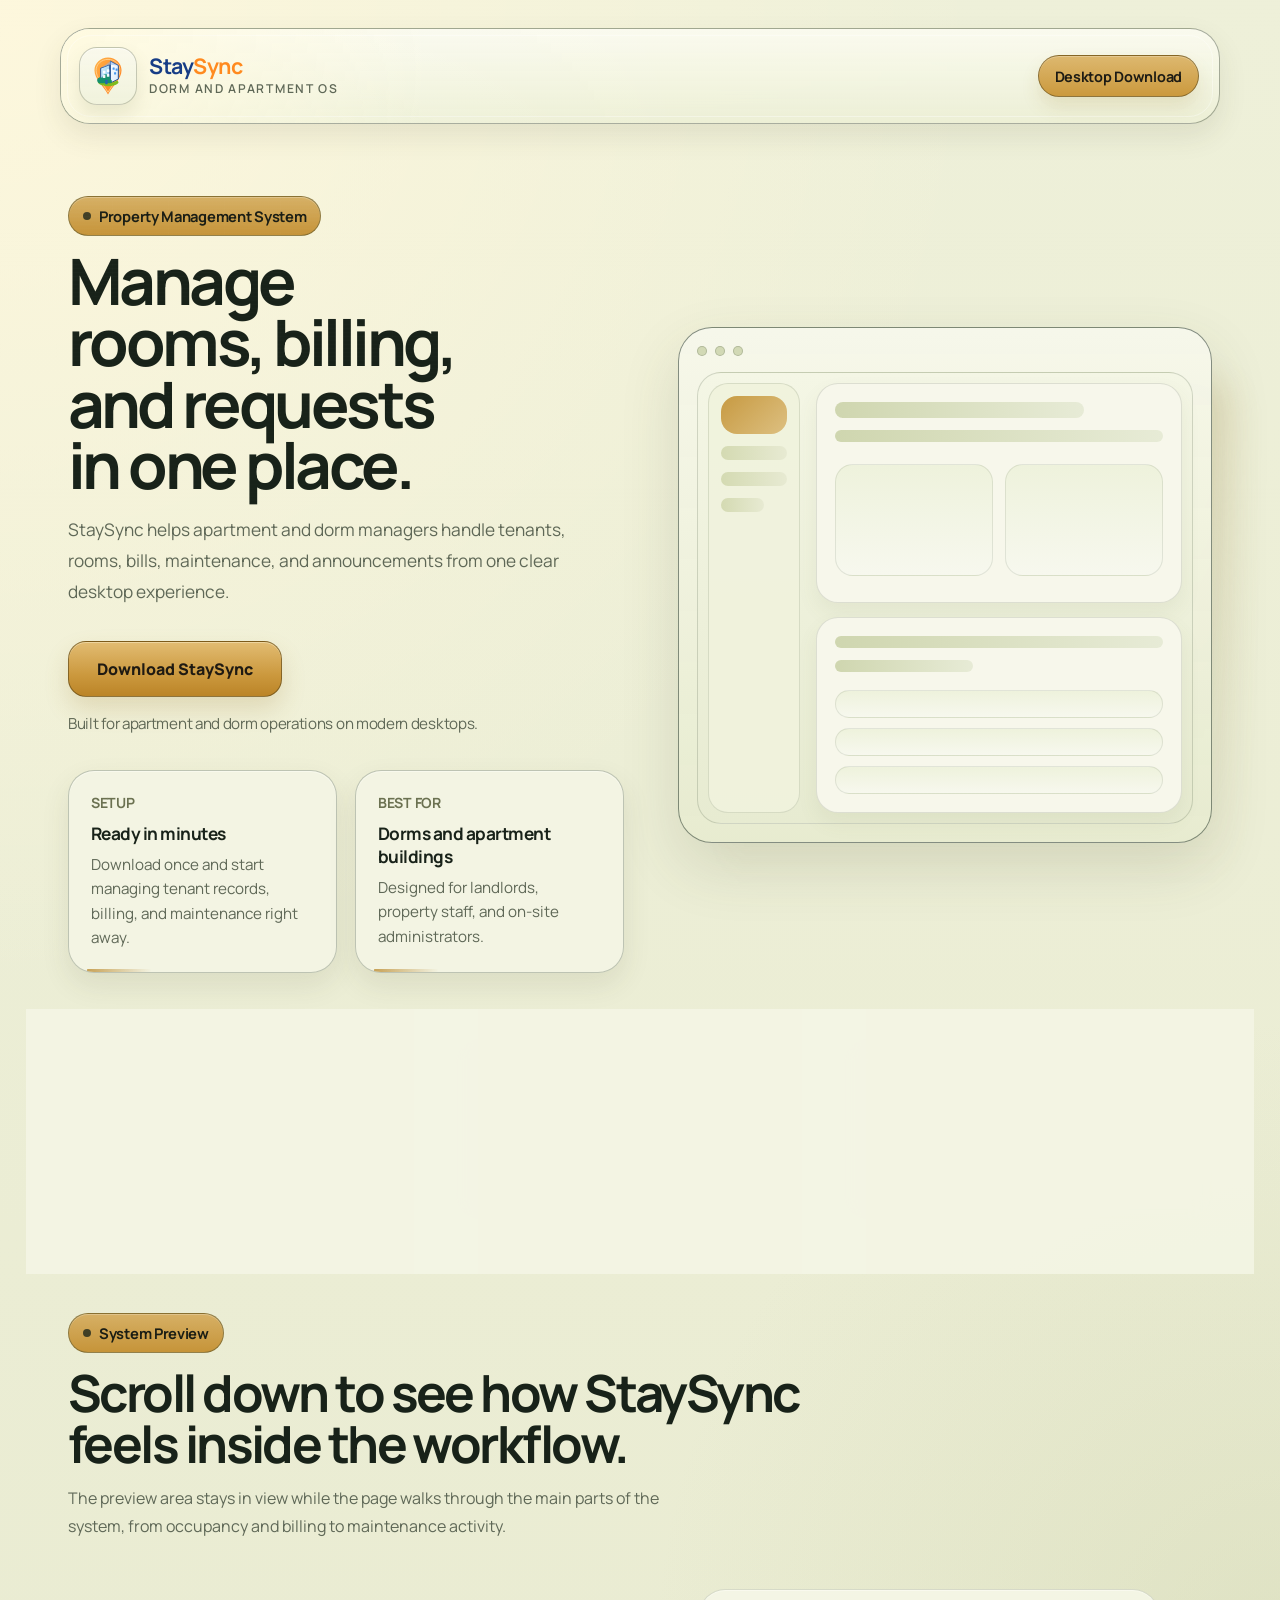
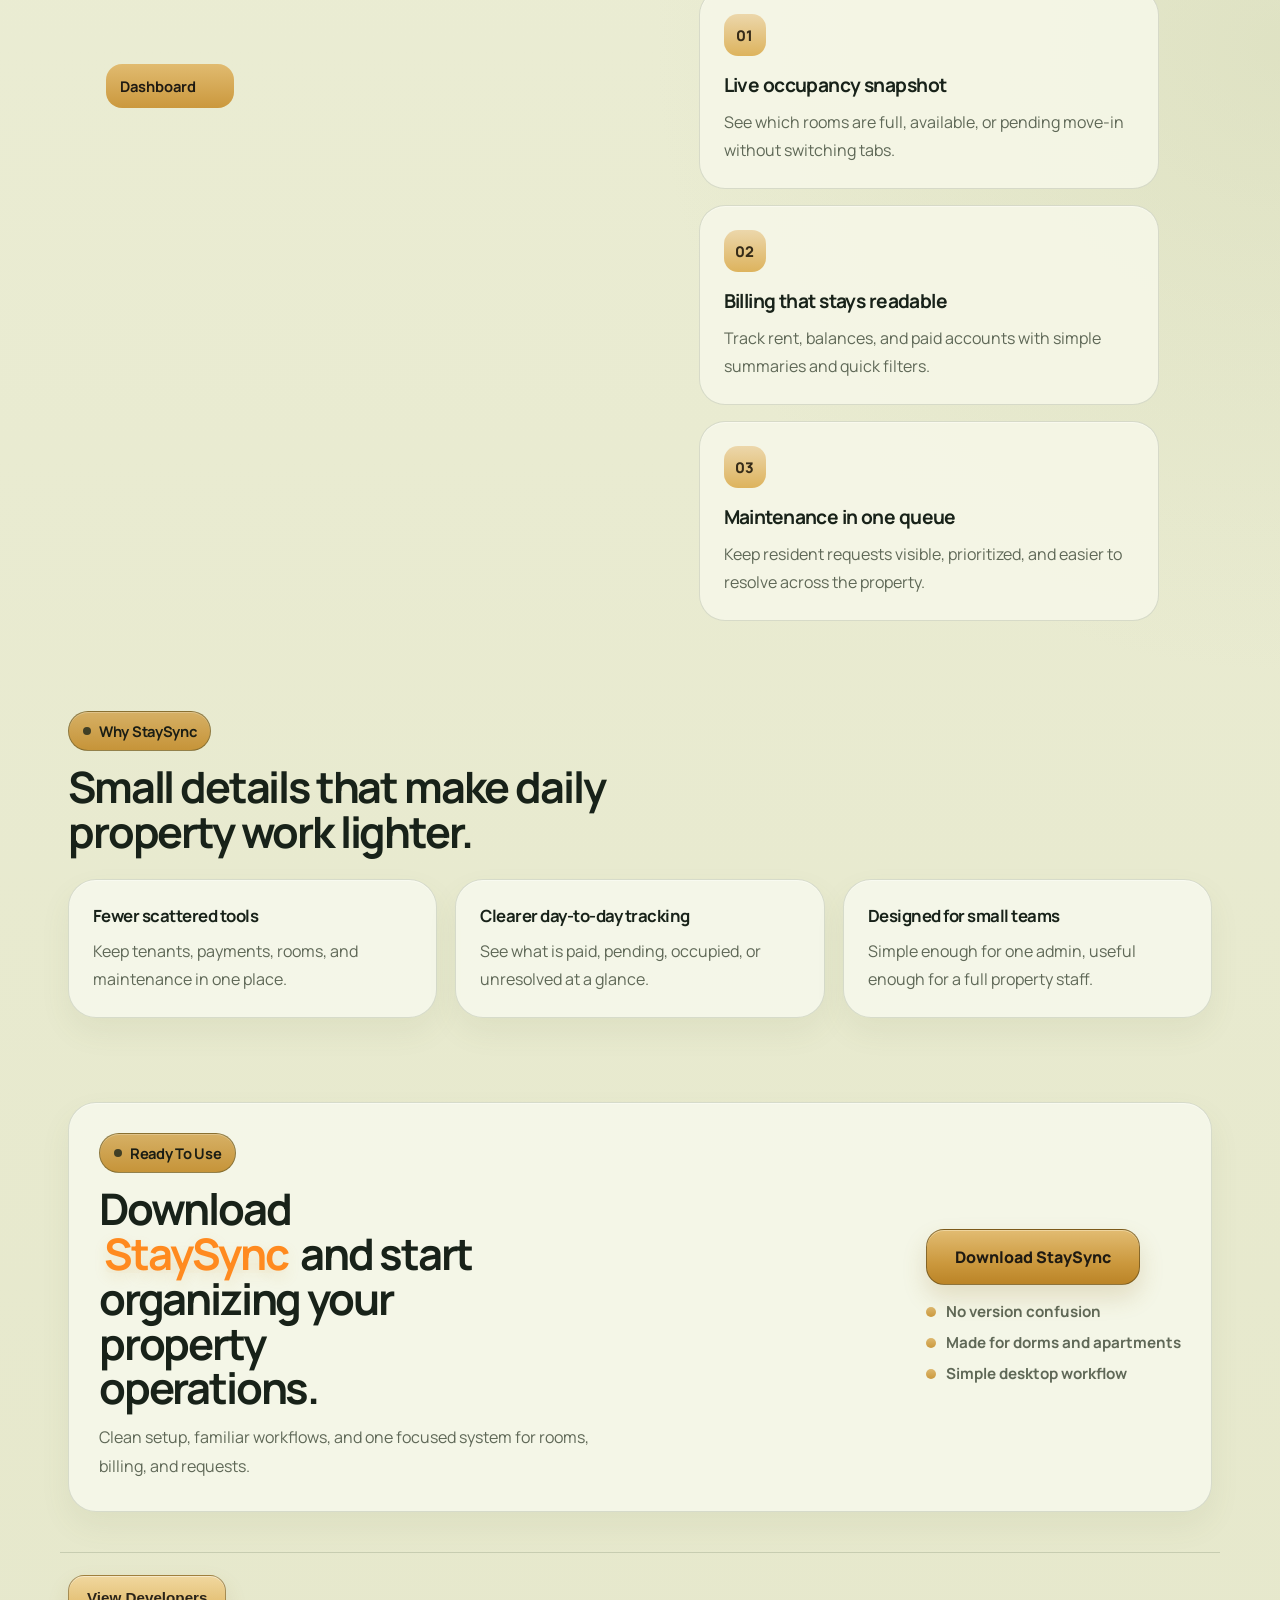
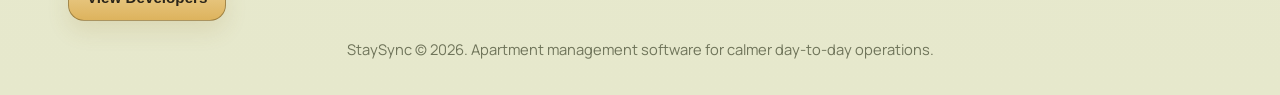
==== index.html @ 761eeb2c "." ====
<!DOCTYPE html>
<html lang="en">
<head>
  <meta charset="UTF-8">
  <meta name="viewport" content="width=device-width, initial-scale=1.0">
  <title>StaySync Download</title>
  <link rel="preconnect" href="https://fonts.googleapis.com">
  <link rel="preconnect" href="https://fonts.gstatic.com" crossorigin>
  <link href="https://fonts.googleapis.com/css2?family=Manrope:wght@400;500;600;700;800&display=swap" rel="stylesheet">
  <link rel="stylesheet" href="style.css">
</head>
<body>
  <div class="page-shell">
    <header class="topbar">
      <div class="brand">
        <span class="brand-mark" aria-hidden="true">
          <svg viewBox="0 0 72 72" role="presentation">
            <defs>
              <linearGradient id="pinGradient" x1="0%" y1="0%" x2="100%" y2="100%">
                <stop offset="0%" stop-color="#ffb347" />
                <stop offset="55%" stop-color="#ff8f2d" />
                <stop offset="100%" stop-color="#ff7f1f" />
              </linearGradient>
              <linearGradient id="towerGradient" x1="0%" y1="0%" x2="100%" y2="100%">
                <stop offset="0%" stop-color="#d9f1ff" />
                <stop offset="100%" stop-color="#86c6ea" />
              </linearGradient>
              <linearGradient id="towerDarkGradient" x1="0%" y1="0%" x2="100%" y2="100%">
                <stop offset="0%" stop-color="#ffffff" />
                <stop offset="100%" stop-color="#d8e8fb" />
              </linearGradient>
            </defs>
            <path d="M36 7c11.7 0 21.2 9 21.2 20.1 0 14-13.9 24.4-21.2 37.9C28.7 51.5 14.8 41.1 14.8 27.1 14.8 16 24.3 7 36 7Z" fill="url(#pinGradient)" />
            <path d="M36 61.5c-7.9-13.7-18.6-23.2-18.6-34.3C17.4 17.8 25.5 10 36 10s18.6 7.8 18.6 17.2c0 11.1-10.7 20.6-18.6 34.3Z" fill="none" stroke="#ffcf8b" stroke-width="1.5" stroke-linejoin="round" />
            <path d="M24.5 34.5 24.5 23.8 38.6 18.3 38.6 44.8 24.5 42.2Z" fill="url(#towerGradient)" stroke="#1b4f95" stroke-width="1.5" stroke-linejoin="round" />
            <path d="M39.8 12.8 52.2 19.5 52.2 40.7 39.8 47.1Z" fill="url(#towerDarkGradient)" stroke="#1e4f96" stroke-width="1.5" stroke-linejoin="round" />
            <path d="M38.6 18.3 52.2 19.5 39.8 12.8 24.5 23.8Z" fill="#8bb3ea" opacity="0.55" />
            <path d="M22.5 45.8c4.8 4.5 20.2 5.5 27.6 0" fill="none" stroke="#7dbb1d" stroke-width="4.6" stroke-linecap="round" />
            <path d="M19 42.6c0-2.6 2.2-4.8 5-4.8 1.2 0 2.2.3 3.1 1 .2-3.2 2.8-5.6 6-5.6 3.5 0 6.3 2.7 6.3 6.2 0 .6-.1 1.1-.2 1.6 1.7.1 3 1.5 3 3.2 0 1.8-1.5 3.3-3.3 3.3H24.1c-2.8 0-5.1-2.2-5.1-4.9Z" fill="#15906e" />
            <g fill="#ffffff" opacity="0.95">
              <rect x="28.1" y="27.6" width="3.8" height="4.4" rx="0.6" />
              <rect x="34.2" y="25.5" width="3.8" height="4.4" rx="0.6" />
              <rect x="28.1" y="34.6" width="3.8" height="4.4" rx="0.6" />
              <rect x="34.2" y="32.8" width="3.8" height="4.4" rx="0.6" />
              <rect x="43.2" y="22.8" width="3.2" height="3.6" rx="0.5" fill="#4093ec" />
              <rect x="47.9" y="24.1" width="3.2" height="3.6" rx="0.5" fill="#4093ec" />
              <rect x="45.5" y="30.1" width="3.2" height="3.6" rx="0.5" fill="#4093ec" />
            </g>
            <rect x="31.7" y="42.2" width="3.7" height="6.9" rx="0.7" fill="#2562b3" />
          </svg>
        </span>
        <div class="brand-stack">
          <span class="brand-name"><span class="brand-stay">Stay</span><span class="brand-sync">Sync</span></span>
          <span class="brand-subtitle">Dorm And Apartment OS</span>
        </div>
      </div>
      <div class="topbar-right">
        <a class="topbar-chip topbar-chip-accent" href="https://github.com/WiseArcane/JavaThesisProject" target="_blank" rel="noopener noreferrer">Desktop Download</a>
      </div>
    </header>

    <main>
      <section class="hero">
        <div class="hero-copy">
          <span class="eyebrow">Property Management System</span>
          <h1>Manage rooms, billing, and requests in one place.</h1>
          <p>
            StaySync helps apartment and dorm managers handle tenants, rooms, bills,
            maintenance, and announcements from one clear desktop experience.
          </p>

          <div class="hero-actions">
            <a class="download-button" href="https://github.com/WiseArcane/JavaThesisProject" target="_blank" rel="noopener noreferrer">Download StaySync</a>
            <span class="button-note">Built for apartment and dorm operations on modern desktops.</span>
          </div>

          <div class="meta-grid">
            <article class="meta-card">
              <span class="meta-label">Setup</span>
              <strong>Ready in minutes</strong>
              <p>Download once and start managing tenant records, billing, and maintenance right away.</p>
            </article>
            <article class="meta-card">
              <span class="meta-label">Best for</span>
              <strong>Dorms and apartment buildings</strong>
              <p>Designed for landlords, property staff, and on-site administrators.</p>
            </article>
          </div>
        </div>

        <div class="hero-visual" aria-label="App preview">
          <div class="mockup-window">
            <div class="mockup-bar">
              <span></span>
              <span></span>
              <span></span>
            </div>
            <div class="mockup-content">
              <aside class="mockup-sidebar">
                <div class="sidebar-block active"></div>
                <div class="sidebar-block"></div>
                <div class="sidebar-block"></div>
                <div class="sidebar-block small"></div>
              </aside>
              <div class="mockup-main">
                <div class="mockup-panel large">
                  <div class="panel-line wide"></div>
                  <div class="panel-line"></div>
                  <div class="stats-row">
                    <div class="stat-card"></div>
                    <div class="stat-card"></div>
                  </div>
                </div>
                <div class="mockup-panel small">
                  <div class="panel-line"></div>
                  <div class="panel-line short"></div>
                  <div class="activity-list">
                    <div class="activity-item"></div>
                    <div class="activity-item"></div>
                    <div class="activity-item"></div>
                  </div>
                </div>
              </div>
            </div>
          </div>
        </div>
      </section>

      <section class="features">
        <article class="feature-card">
          <h2>Tenant portal</h2>
          <p>Give residents one place to view room details, billing status, and service requests.</p>
        </article>
        <article class="feature-card">
          <h2>Billing and dues</h2>
          <p>Track payments, balances, and recurring charges with a simple, easy-to-review workflow.</p>
        </article>
        <article class="feature-card">
          <h2>Maintenance requests</h2>
          <p>Log, prioritize, and resolve resident concerns without losing visibility across the property.</p>
        </article>
      </section>

      <section class="system-preview">
        <div class="section-intro">
          <span class="eyebrow">System Preview</span>
          <h2>Scroll down to see how StaySync feels inside the workflow.</h2>
          <p>
            The preview area stays in view while the page walks through the main parts of the
            system, from occupancy and billing to maintenance activity.
          </p>
        </div>

        <div class="preview-layout">
          <div class="preview-stage">
            <div class="preview-shell">
              <div class="preview-topbar">
                <div class="preview-brand">
                  <span class="preview-dot"></span>
                  <span class="preview-dot"></span>
                  <span class="preview-dot"></span>
                </div>
                <div class="preview-search">Search tenant, unit, or bill</div>
              </div>

              <div class="preview-body">
                <aside class="preview-nav">
                  <span class="preview-nav-item active">Dashboard</span>
                  <span class="preview-nav-item">Residents</span>
                  <span class="preview-nav-item">Billing</span>
                  <span class="preview-nav-item">Requests</span>
                  <span class="preview-nav-item">Notices</span>
                </aside>

                <div class="preview-main">
                  <div class="preview-overview">
                    <div class="overview-card">
                      <span class="overview-label">Occupied units</span>
                      <strong>48 / 52</strong>
                    </div>
                    <div class="overview-card">
                      <span class="overview-label">Paid this week</span>
                      <strong>&#8369;182,400</strong>
                    </div>
                    <div class="overview-card">
                      <span class="overview-label">Open requests</span>
                      <strong>7 active</strong>
                    </div>
                  </div>

                  <div class="preview-panels">
                    <article class="preview-panel wide">
                      <div class="panel-heading">
                        <h3>Collections overview</h3>
                        <span>March summary</span>
                      </div>
                      <div class="chart-bars">
                        <span class="bar tall"></span>
                        <span class="bar medium"></span>
                        <span class="bar tallest"></span>
                        <span class="bar short"></span>
                        <span class="bar medium"></span>
                        <span class="bar tall"></span>
                      </div>
                    </article>

                    <article class="preview-panel">
                      <div class="panel-heading">
                        <h3>Recent requests</h3>
                        <span>Today</span>
                      </div>
                      <div class="request-list">
                        <div class="request-row">
                          <strong>Unit 203</strong>
                          <span>Water pressure issue</span>
                        </div>
                        <div class="request-row">
                          <strong>Unit 108</strong>
                          <span>Light replacement</span>
                        </div>
                        <div class="request-row">
                          <strong>Dorm 4B</strong>
                          <span>Internet concern</span>
                        </div>
                      </div>
                    </article>
                  </div>
                </div>
              </div>
            </div>
          </div>

          <div class="preview-notes">
            <article class="preview-note">
              <span class="preview-step">01</span>
              <h3>Live occupancy snapshot</h3>
              <p>See which rooms are full, available, or pending move-in without switching tabs.</p>
            </article>
            <article class="preview-note">
              <span class="preview-step">02</span>
              <h3>Billing that stays readable</h3>
              <p>Track rent, balances, and paid accounts with simple summaries and quick filters.</p>
            </article>
            <article class="preview-note">
              <span class="preview-step">03</span>
              <h3>Maintenance in one queue</h3>
              <p>Keep resident requests visible, prioritized, and easier to resolve across the property.</p>
            </article>
          </div>
        </div>
      </section>

      <section class="compact-details">
        <div class="compact-header">
          <span class="eyebrow">Why StaySync</span>
          <h2>Small details that make daily property work lighter.</h2>
        </div>

        <div class="compact-grid">
          <article class="compact-card">
            <strong>Fewer scattered tools</strong>
            <p>Keep tenants, payments, rooms, and maintenance in one place.</p>
          </article>
          <article class="compact-card">
            <strong>Clearer day-to-day tracking</strong>
            <p>See what is paid, pending, occupied, or unresolved at a glance.</p>
          </article>
          <article class="compact-card">
            <strong>Designed for small teams</strong>
            <p>Simple enough for one admin, useful enough for a full property staff.</p>
          </article>
        </div>
      </section>

      <section class="closing-panel">
        <div class="closing-copy">
          <span class="eyebrow">Ready To Use</span>
          <h2>Download <span class="closing-brand">StaySync</span> and start organizing your property operations.</h2>
          <p>Clean setup, familiar workflows, and one focused system for rooms, billing, and requests.</p>
        </div>

        <div class="closing-actions">
          <a class="download-button" href="https://github.com/WiseArcane/JavaThesisProject" target="_blank" rel="noopener noreferrer">Download StaySync</a>
          <div class="closing-list">
            <span>No version confusion</span>
            <span>Made for dorms and apartments</span>
            <span>Simple desktop workflow</span>
          </div>
        </div>
      </section>

      <section class="developer-section" id="developers" aria-hidden="true">
        <div class="developer-header">
          <span class="eyebrow">Developers</span>
          <h2>The people behind StaySync.</h2>
          <p>Open each portfolio to learn more about the team behind StaySync in the same shared visual style.</p>
        </div>

        <div class="developer-grid">
          <article class="developer-card">
            <span class="developer-role">Developer</span>
            <h3>Robosa, Rendil G.</h3>
            <p>Focused on interface design, responsive layouts, and user-facing polish.</p>
            <a class="portfolio-link" href="developers/maindeveloper.html" aria-label="View Developer 01 portfolio">View Portfolio</a>
          </article>

          <article class="developer-card">
            <span class="developer-role">Project Manager</span>
            <h3>Hannah Khrissel Disu Sabado</h3>
            <p>Worked on workflows for tenants, billing, and property operations.</p>
            <a class="portfolio-link" href="developers/Hannah-portfolio.html" aria-label="View Developer 02 portfolio">View Portfolio</a>
          </article>

          <article class="developer-card">
            <span class="developer-role">Member</span>
            <h3>Marquez, Jan Denver N.</h3>
            <p>Helped shape the StaySync experience, structure, and overall product direction.</p>
            <a class="portfolio-link" href="developers/Denver.html" aria-label="View Developer 03 portfolio">View Portfolio</a>
          </article>

          <article class="developer-card">
            <span class="developer-role">Member</span>
            <h3>Asistorga, Jefferson Jazper</h3>
            <p>Supported project coordination, testing passes, and overall quality across the site.</p>
            <a class="portfolio-link" href="developers/Asistorga.html" aria-label="View Developer 04 portfolio">View Portfolio</a>
          </article>

          <article class="developer-card">
            <span class="developer-role">Member</span>
            <h3>Gonzales, Paolo Jesse S.</h3>
            <p>Contributed to content structure, refinements, and final presentation details.</p>
            <a class="portfolio-link" href="developers/MY-PORTFOLIO.html" aria-label="View Developer 05 portfolio">View Portfolio</a>
          </article>
        </div>
      </section>
    </main>

    <footer class="footer">
      <button class="footer-button" id="developer-toggle" type="button" aria-controls="developers" aria-expanded="false">View Developers</button>
      <p>StaySync &copy; 2026. Apartment management software for calmer day-to-day operations.</p>
    </footer>
  </div>
  <script>
    (() => {
      const toggle = document.getElementById("developer-toggle");
      const section = document.getElementById("developers");

      if (!toggle || !section) {
        return;
      }

      toggle.addEventListener("click", () => {
        const isOpen = section.classList.toggle("is-open");
        section.setAttribute("aria-hidden", String(!isOpen));
        toggle.setAttribute("aria-expanded", String(isOpen));
        toggle.textContent = isOpen ? "Hide Developers" : "View Developers";

        if (isOpen) {
          requestAnimationFrame(() => {
            section.scrollIntoView({ behavior: "smooth", block: "start" });
          });
        }
      });
    })();
  </script>
</body>
</html>
---- style.css ----
:root {
  --bg: #e6e8cc;
  --bg-deep: #dde1bd;
  --surface: rgba(244, 245, 228, 0.92);
  --surface-strong: #f7f7eb;
  --surface-muted: #e4e8c9;
  --border: rgba(37, 57, 42, 0.26);
  --border-strong: rgba(28, 44, 33, 0.52);
  --text: #182219;
  --text-soft: #5f6857;
  --accent: #bb8a2f;
  --accent-soft: #d2b06a;
  --action: #567dcb;
  --action-strong: #3f63af;
  --shadow: 0 24px 60px rgba(69, 79, 47, 0.14);
  --shadow-soft: 0 12px 28px rgba(64, 72, 44, 0.1);
}

* {
  box-sizing: border-box;
}

html {
  scroll-behavior: smooth;
}

body {
  margin: 0;
  min-height: 100vh;
  font-family: "Manrope", sans-serif;
  color: var(--text);
  background:
    radial-gradient(circle at top left, rgba(255, 248, 221, 0.9), transparent 28%),
    radial-gradient(circle at right center, rgba(199, 205, 163, 0.32), transparent 30%),
    linear-gradient(180deg, #eef0d9 0%, var(--bg) 100%);
}

body::before {
  content: "";
  position: fixed;
  inset: 0;
  pointer-events: none;
  background:
    repeating-linear-gradient(
      180deg,
      rgba(255, 255, 255, 0.12) 0,
      rgba(255, 255, 255, 0.12) 1px,
      rgba(0, 0, 0, 0) 2px,
      rgba(0, 0, 0, 0) 4px
    ),
    linear-gradient(90deg, rgba(255, 255, 255, 0.08) 1px, transparent 1px);
  background-size: auto, 56px 56px;
  opacity: 0.45;
  mask-image: linear-gradient(180deg, rgba(0, 0, 0, 0.42), transparent 90%);
}

.page-shell {
  width: min(1160px, calc(100% - 40px));
  margin: 0 auto;
  padding: 28px 0 36px;
}

.topbar {
  position: relative;
  display: flex;
  align-items: center;
  justify-content: space-between;
  gap: 18px;
  overflow: hidden;
  padding: 18px 20px 18px 18px;
  border: 1px solid rgba(34, 49, 31, 0.38);
  border-radius: 30px;
  background:
    linear-gradient(180deg, rgba(250, 250, 239, 0.96), rgba(236, 239, 213, 0.92));
  backdrop-filter: blur(14px);
  box-shadow: var(--shadow-soft);
  transition: transform 220ms ease, box-shadow 220ms ease, border-color 220ms ease;
}

.topbar::before {
  content: "";
  position: absolute;
  inset: 0;
  background:
    radial-gradient(circle at top left, rgba(255, 250, 223, 0.95), transparent 32%),
    linear-gradient(90deg, rgba(255, 255, 255, 0.18), transparent 55%);
  pointer-events: none;
}

.topbar::after {
  content: "";
  position: absolute;
  inset: 6px;
  border: 1px solid rgba(255, 255, 255, 0.35);
  border-radius: 24px;
  pointer-events: none;
}

.topbar:hover {
  transform: translateY(-2px);
  border-color: rgba(28, 44, 33, 0.52);
  box-shadow: 0 20px 38px rgba(64, 72, 44, 0.16);
}

.brand {
  position: relative;
  z-index: 1;
  display: inline-flex;
  align-items: center;
  gap: 12px;
}

.brand-mark {
  display: grid;
  place-items: center;
  width: 58px;
  height: 58px;
  flex: 0 0 auto;
  padding: 5px;
  border-radius: 18px;
  border: 1px solid rgba(111, 116, 90, 0.36);
  background: linear-gradient(180deg, rgba(250, 249, 236, 0.98), rgba(240, 242, 220, 0.96));
  color: #f6f7ec;
  font-size: 1rem;
  font-weight: 800;
  box-shadow:
    0 10px 18px rgba(120, 124, 79, 0.14),
    inset 0 1px 0 rgba(255, 255, 255, 0.56);
  transition: transform 220ms ease, box-shadow 220ms ease, filter 220ms ease;
}

.brand:hover .brand-mark {
  transform: translateY(-2px) rotate(-4deg) scale(1.04);
  box-shadow: 0 16px 24px rgba(120, 124, 79, 0.18), inset 0 1px 0 rgba(255, 255, 255, 0.56);
  filter: saturate(1.06);
}

.brand-mark svg {
  width: 100%;
  height: 100%;
  display: block;
}

.brand-stack {
  display: flex;
  flex-direction: column;
  gap: 3px;
}

.brand-name,
.eyebrow,
.meta-label,
.button-note {
  letter-spacing: -0.02em;
}

.brand-name {
  font-weight: 700;
  font-size: 1.34rem;
  line-height: 1;
}

.brand-stay {
  color: #173d86;
}

.brand-sync {
  color: #ff8a1f;
}

.brand-subtitle {
  color: var(--text-soft);
  font-size: 0.76rem;
  font-weight: 600;
  letter-spacing: 0.14em;
  text-transform: uppercase;
}

.topbar-right {
  position: relative;
  z-index: 1;
  display: flex;
  flex-wrap: wrap;
  justify-content: flex-end;
  gap: 10px;
  margin-left: auto;
}

.topbar-chip {
  display: inline-flex;
  align-items: center;
  min-height: 42px;
  padding: 0 16px;
  border-radius: 999px;
  border: 1px solid rgba(43, 58, 39, 0.22);
  background: rgba(246, 247, 235, 0.72);
  color: #334131;
  text-decoration: none;
  font-size: 0.9rem;
  font-weight: 700;
  letter-spacing: -0.02em;
  box-shadow: inset 0 1px 0 rgba(255, 255, 255, 0.38);
  transition: transform 220ms ease, box-shadow 220ms ease, border-color 220ms ease, background 220ms ease;
}

.topbar-chip:hover {
  transform: translateY(-2px);
  border-color: rgba(34, 49, 31, 0.36);
  box-shadow: 0 10px 18px rgba(96, 103, 61, 0.14);
  background: rgba(249, 250, 240, 0.96);
}

.topbar-chip-accent {
  border-color: rgba(72, 56, 16, 0.52);
  background: linear-gradient(180deg, #ddb86f, #cb993d);
  color: #1d1b14;
  box-shadow:
    0 10px 18px rgba(157, 122, 46, 0.16),
    inset 0 1px 0 rgba(255, 255, 255, 0.24);
}

.topbar-chip-accent:hover {
  border-color: rgba(72, 56, 16, 0.62);
  background: linear-gradient(180deg, #e4c279, #d3a043);
  box-shadow:
    0 12px 22px rgba(157, 122, 46, 0.22),
    inset 0 1px 0 rgba(255, 255, 255, 0.24);
}

.hero {
  display: grid;
  grid-template-columns: minmax(0, 1.02fr) minmax(320px, 0.98fr);
  gap: 54px;
  align-items: center;
  padding: 72px 8px 48px;
}

.hero-copy h1 {
  margin: 14px 0 18px;
  font-size: clamp(2.9rem, 5vw, 4.8rem);
  line-height: 0.96;
  letter-spacing: -0.055em;
  max-width: 10ch;
}

.hero-copy p {
  margin: 0;
  max-width: 600px;
  font-size: 1.08rem;
  line-height: 1.8;
  color: var(--text-soft);
}

.eyebrow {
  display: inline-flex;
  align-items: center;
  gap: 8px;
  padding: 9px 14px;
  border-radius: 999px;
  border: 1px solid rgba(47, 58, 37, 0.4);
  background: linear-gradient(180deg, #d6b065, #c69439);
  color: #1a1d14;
  font-size: 0.92rem;
  font-weight: 700;
  box-shadow: inset 0 1px 0 rgba(255, 255, 255, 0.24);
  transition: transform 220ms ease, box-shadow 220ms ease, filter 220ms ease;
}

.eyebrow:hover {
  transform: translateY(-2px);
  box-shadow: 0 10px 18px rgba(157, 122, 46, 0.18), inset 0 1px 0 rgba(255, 255, 255, 0.24);
  filter: brightness(1.03);
}

.eyebrow::before {
  content: "";
  width: 8px;
  height: 8px;
  border-radius: 999px;
  background: rgba(24, 34, 25, 0.78);
}

.hero-actions {
  display: flex;
  flex-wrap: wrap;
  align-items: center;
  gap: 16px 18px;
  margin-top: 34px;
}

.download-button {
  position: relative;
  display: inline-flex;
  align-items: center;
  justify-content: center;
  min-height: 56px;
  overflow: hidden;
  padding: 0 28px;
  border-radius: 18px;
  border: 1px solid rgba(72, 56, 16, 0.54);
  background: linear-gradient(180deg, #e2bc72, #cb983d 62%, #bb8427);
  color: #1f1a12;
  font-size: 1rem;
  font-weight: 800;
  text-decoration: none;
  box-shadow:
    0 12px 24px rgba(157, 122, 46, 0.2),
    inset 0 1px 0 rgba(255, 247, 220, 0.42);
  transition: transform 180ms ease, box-shadow 180ms ease, filter 180ms ease;
}

.download-button:hover,
.download-button:focus-visible {
  transform: translateY(-2px);
  box-shadow:
    0 16px 32px rgba(157, 122, 46, 0.28),
    inset 0 1px 0 rgba(255, 247, 220, 0.5);
  filter: brightness(1.02);
}

.download-button:focus-visible {
  outline: 3px solid rgba(203, 152, 61, 0.22);
  outline-offset: 4px;
}

.button-note {
  font-size: 0.95rem;
  color: var(--text-soft);
}

.meta-grid {
  display: grid;
  grid-template-columns: repeat(2, minmax(0, 1fr));
  gap: 18px;
  margin-top: 36px;
}

.meta-card,
.feature-card {
  position: relative;
  overflow: hidden;
  border: 1px solid var(--border);
  border-radius: 26px;
  background: var(--surface);
  backdrop-filter: blur(10px);
  box-shadow: var(--shadow-soft);
  transition: transform 240ms ease, box-shadow 240ms ease, border-color 240ms ease, background 240ms ease;
}

.meta-card {
  padding: 22px;
}

.meta-card::before,
.feature-card::before {
  content: "";
  position: absolute;
  inset: auto 18px 0;
  height: 3px;
  border-radius: 999px;
  background: linear-gradient(90deg, var(--accent), rgba(210, 176, 106, 0));
  transform: scaleX(0.28);
  transform-origin: left center;
  opacity: 0.78;
  transition: transform 260ms ease, opacity 260ms ease;
}

.meta-card::after,
.feature-card::after {
  content: "";
  position: absolute;
  inset: 0;
  border-radius: inherit;
  box-shadow: inset 0 1px 0 rgba(255, 255, 255, 0.34);
  pointer-events: none;
}

.meta-label {
  display: block;
  color: #6b7151;
  font-size: 0.88rem;
  font-weight: 700;
  text-transform: uppercase;
}

.meta-card strong {
  display: block;
  margin-top: 10px;
  font-size: 1.08rem;
  letter-spacing: -0.03em;
  transition: transform 240ms ease, color 240ms ease;
}

.meta-card p {
  margin-top: 8px;
  font-size: 0.95rem;
  line-height: 1.6;
  transition: transform 240ms ease, color 240ms ease;
}

.meta-card:hover {
  transform: translateY(-8px) scale(1.01);
  border-color: rgba(187, 138, 47, 0.42);
  box-shadow: 0 22px 40px rgba(96, 103, 61, 0.18);
  background: rgba(247, 248, 236, 0.98);
}

.meta-card:hover::before {
  transform: scaleX(1);
  opacity: 1;
}

.meta-card:hover strong,
.meta-card:hover p {
  transform: translateY(-2px);
}

.hero-visual {
  position: relative;
  perspective: 1400px;
}

.hero-visual::before {
  content: "";
  position: absolute;
  inset: 10% -4% -10% 8%;
  border-radius: 32px;
  background: linear-gradient(180deg, rgba(191, 164, 98, 0.24), rgba(255, 255, 255, 0));
  filter: blur(16px);
  z-index: 0;
}

.mockup-window {
  position: relative;
  z-index: 1;
  overflow: hidden;
  padding: 18px;
  border: 1px solid var(--border-strong);
  border-radius: 34px;
  background: linear-gradient(180deg, rgba(246, 247, 234, 0.98), rgba(231, 235, 207, 0.94));
  box-shadow: var(--shadow);
  transform-origin: center;
  animation: floatMockup 5.8s ease-in-out infinite;
  transition: transform 320ms ease, box-shadow 320ms ease, border-color 320ms ease;
}

.hero-visual:hover .mockup-window {
  transform: rotateX(5deg) rotateY(-7deg) translateY(-8px);
  border-color: rgba(28, 44, 33, 0.68);
  box-shadow: 0 34px 70px rgba(69, 79, 47, 0.24);
}

.mockup-bar {
  display: flex;
  gap: 8px;
  padding-bottom: 16px;
}

.mockup-bar span {
  width: 10px;
  height: 10px;
  border-radius: 999px;
  border: 1px solid rgba(24, 34, 25, 0.18);
  background: #d2d9b5;
}

.mockup-content {
  display: grid;
  grid-template-columns: 92px 1fr;
  gap: 16px;
  padding: 10px;
  border: 1px solid rgba(48, 62, 42, 0.18);
  border-radius: 24px;
  background: linear-gradient(180deg, #f4f6e5, #e7ebd1);
}

.mockup-sidebar {
  display: flex;
  flex-direction: column;
  gap: 12px;
  padding: 12px;
  border-radius: 20px;
  background: rgba(240, 242, 221, 0.92);
  border: 1px solid rgba(60, 77, 53, 0.14);
  transition: transform 260ms ease, box-shadow 260ms ease;
}

.sidebar-block {
  height: 14px;
  border-radius: 999px;
  background: linear-gradient(90deg, #d4dab2, #e7ead2);
  transition: transform 240ms ease, background 240ms ease, opacity 240ms ease;
}

.sidebar-block.active {
  height: 38px;
  border-radius: 16px;
  background: linear-gradient(135deg, #c79a42, #ddc081);
}

.sidebar-block.small {
  width: 65%;
}

.mockup-main {
  display: grid;
  gap: 14px;
}

.mockup-panel {
  position: relative;
  overflow: hidden;
  padding: 18px;
  border-radius: 22px;
  background: var(--surface-strong);
  border: 1px solid rgba(59, 75, 52, 0.14);
  box-shadow: 0 10px 20px rgba(99, 109, 70, 0.08);
  transition: transform 260ms ease, box-shadow 260ms ease, border-color 260ms ease;
}

.mockup-panel::before {
  content: "";
  position: absolute;
  inset: 0;
  background: linear-gradient(135deg, rgba(255, 255, 255, 0.22), rgba(255, 255, 255, 0));
  opacity: 0;
  transition: opacity 240ms ease;
}

.mockup-panel.large {
  min-height: 220px;
}

.mockup-panel.small {
  min-height: 142px;
}

.panel-line {
  height: 12px;
  margin-bottom: 12px;
  border-radius: 999px;
  background: linear-gradient(90deg, #cfd6af, #e7ebd6);
  transition: transform 240ms ease, filter 240ms ease;
}

.panel-line.wide {
  width: 76%;
  height: 16px;
}

.panel-line.short {
  width: 42%;
}

.stats-row {
  display: grid;
  grid-template-columns: repeat(2, minmax(0, 1fr));
  gap: 12px;
  margin-top: 22px;
}

.stat-card,
.activity-item {
  border-radius: 18px;
  background: linear-gradient(180deg, #eef2dc, #f7f8ee);
  border: 1px solid rgba(70, 87, 61, 0.12);
  transition: transform 240ms ease, box-shadow 240ms ease, border-color 240ms ease;
}

.stat-card {
  min-height: 112px;
}

.activity-list {
  display: grid;
  gap: 10px;
  margin-top: 18px;
}

.activity-item {
  min-height: 28px;
}

.hero-visual:hover .mockup-sidebar {
  transform: translateX(-4px);
}

.hero-visual:hover .sidebar-block:nth-child(1) {
  transform: scaleX(1.02);
}

.hero-visual:hover .sidebar-block:nth-child(2) {
  transform: scaleX(0.95);
}

.hero-visual:hover .sidebar-block:nth-child(3) {
  transform: scaleX(1.04);
}

.hero-visual:hover .sidebar-block:nth-child(4) {
  transform: scaleX(0.9);
}

.hero-visual:hover .mockup-panel.large {
  transform: translateY(-6px);
  border-color: rgba(187, 138, 47, 0.28);
  box-shadow: 0 18px 36px rgba(99, 109, 70, 0.14);
}

.hero-visual:hover .mockup-panel.small {
  transform: translateY(2px);
  border-color: rgba(86, 125, 203, 0.24);
  box-shadow: 0 14px 30px rgba(75, 95, 151, 0.12);
}

.hero-visual:hover .mockup-panel::before {
  opacity: 1;
}

.hero-visual:hover .panel-line.wide {
  transform: scaleX(1.04);
  filter: brightness(1.04);
}

.hero-visual:hover .panel-line.short {
  transform: scaleX(0.92);
}

.hero-visual:hover .stat-card:nth-child(1) {
  transform: translateY(-6px);
  border-color: rgba(187, 138, 47, 0.24);
  box-shadow: 0 14px 28px rgba(157, 122, 46, 0.12);
}

.hero-visual:hover .stat-card:nth-child(2) {
  transform: translateY(4px);
  border-color: rgba(86, 125, 203, 0.24);
  box-shadow: 0 14px 28px rgba(75, 95, 151, 0.1);
}

.hero-visual:hover .activity-item:nth-child(1) {
  transform: translateX(6px);
}

.hero-visual:hover .activity-item:nth-child(2) {
  transform: translateX(-3px);
}

.hero-visual:hover .activity-item:nth-child(3) {
  transform: translateX(8px);
}

.features {
  display: grid;
  grid-template-columns: repeat(3, minmax(0, 1fr));
  gap: 20px;
  padding: 18px 8px 8px;
}

.feature-card {
  padding: 28px;
  transition: transform 180ms ease, box-shadow 180ms ease, border-color 180ms ease;
}

.feature-card:hover {
  transform: translateY(-8px) rotate(-1deg);
  border-color: rgba(187, 138, 47, 0.42);
  box-shadow: 0 18px 34px rgba(102, 109, 68, 0.14);
}

.feature-card:hover::before {
  transform: scaleX(1);
  opacity: 1;
}

.feature-card h2 {
  margin: 0 0 12px;
  font-size: 1.15rem;
  letter-spacing: -0.03em;
}

.feature-card p {
  margin: 0;
  color: var(--text-soft);
  line-height: 1.75;
}

.system-preview {
  padding: 86px 8px 12px;
}

.section-intro {
  max-width: 760px;
  margin-bottom: 34px;
}

.section-intro h2 {
  margin: 14px 0 14px;
  font-size: clamp(2.1rem, 4vw, 3.25rem);
  line-height: 1;
  letter-spacing: -0.05em;
}

.section-intro p {
  margin: 0;
  max-width: 62ch;
  color: var(--text-soft);
  font-size: 1rem;
  line-height: 1.8;
}

.preview-layout {
  display: grid;
  grid-template-columns: minmax(0, 1.08fr) minmax(280px, 0.92fr);
  gap: 28px;
  align-items: start;
}

.preview-stage {
  position: sticky;
  top: 28px;
}

.preview-shell {
  position: relative;
  overflow: hidden;
  padding: 18px;
  border: 1px solid rgba(34, 49, 31, 0.34);
  border-radius: 34px;
  background: linear-gradient(180deg, rgba(249, 250, 239, 0.98), rgba(233, 236, 208, 0.95));
  box-shadow: 0 28px 60px rgba(86, 93, 58, 0.14);
}

.preview-shell::before {
  content: "";
  position: absolute;
  inset: 0;
  background: radial-gradient(circle at top right, rgba(255, 247, 213, 0.68), transparent 30%);
  pointer-events: none;
}

.preview-shell::after {
  content: "";
  position: absolute;
  inset: 12px;
  border-radius: 26px;
  border: 1px solid rgba(255, 255, 255, 0.34);
  pointer-events: none;
}

.preview-topbar {
  position: relative;
  z-index: 1;
  display: flex;
  align-items: center;
  justify-content: space-between;
  gap: 12px;
  padding: 0 2px 14px;
}

.preview-brand {
  display: inline-flex;
  gap: 8px;
}

.preview-dot {
  width: 10px;
  height: 10px;
  border-radius: 999px;
  background: #d2d9b6;
  border: 1px solid rgba(24, 34, 25, 0.14);
}

.preview-search {
  min-height: 40px;
  min-width: 240px;
  padding: 10px 14px;
  border: 1px solid rgba(59, 77, 52, 0.16);
  border-radius: 999px;
  background: rgba(243, 245, 230, 0.88);
  color: #68725a;
  font-size: 0.9rem;
}

.preview-body {
  position: relative;
  z-index: 1;
  display: grid;
  grid-template-columns: 158px 1fr;
  gap: 16px;
}

.preview-nav,
.preview-panel,
.overview-card,
.preview-note {
  border: 1px solid rgba(59, 77, 52, 0.16);
  box-shadow: inset 0 1px 0 rgba(255, 255, 255, 0.36);
}

.preview-nav {
  display: grid;
  gap: 10px;
  align-content: start;
  padding: 14px;
  border-radius: 24px;
  background: rgba(242, 244, 226, 0.9);
}

.preview-nav-item {
  padding: 12px 14px;
  border-radius: 16px;
  color: #5b654d;
  font-size: 0.92rem;
  font-weight: 700;
  transition: transform 180ms ease, background 180ms ease, color 180ms ease;
}

.preview-nav-item.active,
.preview-nav-item:hover {
  transform: translateX(4px);
  background: linear-gradient(180deg, #e1bb70, #cb983d);
  color: #1f1a12;
}

.preview-main {
  display: grid;
  gap: 16px;
}

.preview-overview {
  display: grid;
  grid-template-columns: repeat(3, minmax(0, 1fr));
  gap: 14px;
}

.overview-card {
  padding: 18px;
  border-radius: 22px;
  background: rgba(247, 248, 237, 0.96);
  transition: transform 220ms ease, box-shadow 220ms ease, border-color 220ms ease;
}

.overview-card:hover {
  transform: translateY(-4px);
  border-color: rgba(187, 138, 47, 0.34);
  box-shadow: 0 14px 28px rgba(102, 109, 68, 0.12);
}

.overview-label {
  display: block;
  color: #697156;
  font-size: 0.82rem;
  font-weight: 700;
  text-transform: uppercase;
}

.overview-card strong {
  display: block;
  margin-top: 8px;
  font-size: 1.35rem;
  letter-spacing: -0.04em;
}

.preview-panels {
  display: grid;
  grid-template-columns: 1.2fr 0.8fr;
  gap: 16px;
}

.preview-panel {
  padding: 18px;
  border-radius: 26px;
  background: rgba(247, 248, 237, 0.96);
  transition: transform 220ms ease, box-shadow 220ms ease, border-color 220ms ease;
}

.preview-panel:hover {
  transform: translateY(-4px);
  border-color: rgba(187, 138, 47, 0.34);
  box-shadow: 0 14px 28px rgba(102, 109, 68, 0.12);
}

.panel-heading {
  display: flex;
  align-items: center;
  justify-content: space-between;
  gap: 10px;
  margin-bottom: 18px;
}

.panel-heading h3 {
  margin: 0;
  font-size: 1rem;
  letter-spacing: -0.03em;
}

.panel-heading span {
  color: #6b7151;
  font-size: 0.85rem;
  font-weight: 700;
}

.chart-bars {
  display: grid;
  grid-template-columns: repeat(6, minmax(0, 1fr));
  align-items: end;
  gap: 12px;
  min-height: 190px;
}

.bar {
  border-radius: 18px 18px 10px 10px;
  background: linear-gradient(180deg, #82a5ea, #4b72c7 60%, #30599d);
  box-shadow: inset 0 1px 0 rgba(255, 255, 255, 0.3);
}

.bar.short {
  height: 64px;
}

.bar.medium {
  height: 104px;
}

.bar.tall {
  height: 138px;
}

.bar.tallest {
  height: 174px;
}

.request-list {
  display: grid;
  gap: 10px;
}

.request-row {
  padding: 14px;
  border-radius: 18px;
  border: 1px solid rgba(59, 77, 52, 0.12);
  background: linear-gradient(180deg, rgba(238, 241, 219, 0.9), rgba(248, 249, 239, 0.96));
}

.request-row strong,
.request-row span {
  display: block;
}

.request-row strong {
  font-size: 0.92rem;
}

.request-row span {
  margin-top: 4px;
  color: #66705a;
  font-size: 0.88rem;
}

.preview-notes {
  display: grid;
  gap: 16px;
  padding-top: 14px;
}

.preview-note {
  position: relative;
  width: 100%;
  max-width: 460px;
  padding: 24px;
  border-radius: 26px;
  background: rgba(245, 247, 231, 0.9);
  transition: transform 220ms ease, box-shadow 220ms ease, border-color 220ms ease;
}

.preview-note:hover {
  transform: translateY(-6px);
  border-color: rgba(187, 138, 47, 0.34);
  box-shadow: 0 16px 30px rgba(102, 109, 68, 0.12);
}

.preview-step {
  display: inline-flex;
  align-items: center;
  justify-content: center;
  width: 42px;
  height: 42px;
  border-radius: 14px;
  background: linear-gradient(180deg, #ecd7ab, #ddb35d);
  color: #352b18;
  font-size: 0.92rem;
  font-weight: 800;
}

.preview-note h3 {
  margin: 16px 0 10px;
  font-size: 1.2rem;
  letter-spacing: -0.03em;
}

.preview-note p {
  margin: 0;
  color: var(--text-soft);
  line-height: 1.75;
}

.compact-details {
  padding: 78px 8px 10px;
}

.compact-header {
  max-width: 700px;
  margin-bottom: 24px;
}

.compact-header h2 {
  margin: 14px 0 0;
  font-size: clamp(1.9rem, 3.4vw, 2.7rem);
  line-height: 1.04;
  letter-spacing: -0.05em;
}

.compact-grid {
  display: grid;
  grid-template-columns: repeat(3, minmax(0, 1fr));
  gap: 18px;
}

.compact-card,
.closing-panel {
  border: 1px solid rgba(59, 77, 52, 0.16);
  border-radius: 28px;
  background: rgba(246, 248, 234, 0.9);
  box-shadow: inset 0 1px 0 rgba(255, 255, 255, 0.38), 0 14px 30px rgba(102, 109, 68, 0.08);
}

.compact-card {
  padding: 24px;
  transition: transform 200ms ease, box-shadow 200ms ease, border-color 200ms ease;
}

.compact-card:hover {
  transform: translateY(-4px);
  border-color: rgba(187, 138, 47, 0.3);
  box-shadow: inset 0 1px 0 rgba(255, 255, 255, 0.38), 0 18px 34px rgba(102, 109, 68, 0.12);
}

.compact-card strong {
  display: block;
  font-size: 1.05rem;
  letter-spacing: -0.03em;
}

.compact-card p {
  margin: 10px 0 0;
  color: var(--text-soft);
  line-height: 1.75;
}

.closing-panel {
  display: grid;
  grid-template-columns: minmax(0, 1fr) auto;
  gap: 28px;
  align-items: center;
  margin: 74px 8px 0;
  padding: 30px;
}

.closing-copy h2 {
  margin: 14px 0 12px;
  font-size: clamp(1.9rem, 3.4vw, 2.8rem);
  line-height: 1.03;
  letter-spacing: -0.05em;
  max-width: 13ch;
}

.closing-brand {
  display: inline-block;
  padding: 0 0.12em;
  color: #ff8a1f;
  text-shadow: 0 6px 14px rgba(203, 153, 61, 0.18);
  position: relative;
}

.closing-brand::after {
  content: "";
  position: absolute;
  left: 0.14em;
  right: 0.14em;
  bottom: 0.08em;
  height: 0.24em;
  border-radius: 999px;
  background: linear-gradient(90deg, rgba(221, 184, 111, 0.65), rgba(255, 138, 31, 0.22));
  z-index: -1;
}

.closing-copy p {
  margin: 0;
  max-width: 54ch;
  color: var(--text-soft);
  line-height: 1.8;
}

.closing-actions {
  display: grid;
  gap: 16px;
  justify-items: start;
}

.closing-list {
  display: grid;
  gap: 10px;
}

.closing-list span {
  display: inline-flex;
  align-items: center;
  gap: 10px;
  color: #5f6857;
  font-size: 0.95rem;
  font-weight: 700;
}

.closing-list span::before {
  content: "";
  width: 10px;
  height: 10px;
  border-radius: 999px;
  background: linear-gradient(180deg, #ddb86f, #cb993d);
  flex: 0 0 auto;
}

.developer-section {
  max-height: 0;
  opacity: 0;
  overflow: clip;
  padding: 0 8px;
  transform: translateY(24px);
  pointer-events: none;
  transition: max-height 520ms cubic-bezier(0.22, 1, 0.36, 1), opacity 320ms ease, transform 420ms ease, padding 320ms ease;
}

.developer-section.is-open {
  max-height: 1200px;
  opacity: 1;
  padding: 74px 8px 10px;
  transform: translateY(0);
  pointer-events: auto;
}

.developer-header {
  max-width: 700px;
  margin-bottom: 24px;
}

.developer-section.is-open .developer-header {
  animation: developerReveal 420ms cubic-bezier(0.22, 1, 0.36, 1) both;
}

.developer-header h2 {
  margin: 14px 0 10px;
  font-size: clamp(1.9rem, 3.4vw, 2.7rem);
  line-height: 1.04;
  letter-spacing: -0.05em;
}

.developer-header p {
  margin: 0;
  max-width: 56ch;
  color: var(--text-soft);
  line-height: 1.8;
}

.developer-grid {
  display: grid;
  grid-template-columns: repeat(3, minmax(0, 1fr));
  gap: 18px;
}

.developer-card {
  padding: 24px;
  border: 1px solid rgba(59, 77, 52, 0.16);
  border-radius: 28px;
  background: rgba(246, 248, 234, 0.9);
  box-shadow: inset 0 1px 0 rgba(255, 255, 255, 0.38), 0 14px 30px rgba(102, 109, 68, 0.08);
  transition: transform 200ms ease, box-shadow 200ms ease, border-color 200ms ease;
}

.developer-section.is-open .developer-card {
  animation: developerCardReveal 520ms cubic-bezier(0.22, 1, 0.36, 1) both;
}

.developer-section.is-open .developer-card:nth-child(2) {
  animation-delay: 90ms;
}

.developer-section.is-open .developer-card:nth-child(3) {
  animation-delay: 180ms;
}

.developer-section.is-open .developer-card:nth-child(4) {
  animation-delay: 270ms;
}

.developer-section.is-open .developer-card:nth-child(5) {
  animation-delay: 360ms;
}

.developer-card:hover {
  transform: translateY(-4px);
  border-color: rgba(187, 138, 47, 0.3);
  box-shadow: inset 0 1px 0 rgba(255, 255, 255, 0.38), 0 18px 34px rgba(102, 109, 68, 0.12);
}

.developer-role {
  display: inline-flex;
  align-items: center;
  min-height: 34px;
  padding: 0 12px;
  border-radius: 999px;
  background: rgba(232, 236, 209, 0.92);
  color: #5a624f;
  font-size: 0.82rem;
  font-weight: 800;
  text-transform: uppercase;
}

.developer-card h3 {
  margin: 16px 0 10px;
  font-size: 1.18rem;
  letter-spacing: -0.03em;
}

.developer-card p {
  margin: 0 0 18px;
  color: var(--text-soft);
  line-height: 1.75;
}

.portfolio-link,
.footer-button {
  display: inline-flex;
  align-items: center;
  justify-content: center;
  min-height: 46px;
  padding: 0 18px;
  border-radius: 16px;
  border: 1px solid rgba(72, 56, 16, 0.42);
  background: linear-gradient(180deg, #f0d79e, #ddb35d);
  color: #2a2419;
  font-size: 0.95rem;
  font-weight: 800;
  text-decoration: none;
  box-shadow: 0 10px 22px rgba(157, 122, 46, 0.14), inset 0 1px 0 rgba(255, 255, 255, 0.42);
  transition: transform 180ms ease, box-shadow 180ms ease, border-color 180ms ease, filter 180ms ease;
}

.portfolio-link:hover,
.footer-button:hover,
.portfolio-link:focus-visible,
.footer-button:focus-visible {
  transform: translateY(-2px);
  border-color: rgba(72, 56, 16, 0.56);
  box-shadow: 0 14px 28px rgba(157, 122, 46, 0.2), inset 0 1px 0 rgba(255, 255, 255, 0.44);
  filter: brightness(1.02);
}

.portfolio-link:focus-visible,
.footer-button:focus-visible {
  outline: 3px solid rgba(203, 152, 61, 0.2);
  outline-offset: 4px;
}

@keyframes developerReveal {
  from {
    opacity: 0;
    transform: translateY(24px);
  }

  to {
    opacity: 1;
    transform: translateY(0);
  }
}

@keyframes developerCardReveal {
  from {
    opacity: 0;
    transform: translateY(40px) scale(0.96);
  }

  to {
    opacity: 1;
    transform: translateY(0) scale(1);
  }
}

@keyframes floatMockup {
  0%,
  100% {
    transform: translateY(0);
  }

  50% {
    transform: translateY(-8px);
  }
}

@media (prefers-reduced-motion: reduce) {
  *,
  *::before,
  *::after {
    animation: none !important;
    transition-duration: 0.01ms !important;
    transition-delay: 0ms !important;
    scroll-behavior: auto !important;
  }
}

.footer {
  margin-top: 40px;
  padding: 22px 8px 0;
  border-top: 1px solid rgba(59, 77, 52, 0.18);
}

.footer-button {
  margin: 0 auto 18px;
}

.footer p {
  margin: 0;
  color: #6f745a;
  text-align: center;
  font-size: 0.92rem;
}

@media (max-width: 980px) {
  .hero {
    grid-template-columns: 1fr;
    gap: 34px;
    padding-top: 48px;
  }

  .hero-copy h1 {
    max-width: 12ch;
  }

  .hero-visual {
    max-width: 760px;
  }

  .features {
    grid-template-columns: 1fr;
  }

  .developer-grid,
  .compact-grid,
  .preview-layout {
    grid-template-columns: 1fr;
  }

  .preview-stage {
    position: static;
  }

  .preview-body,
  .preview-panels {
    grid-template-columns: 1fr;
  }

  .preview-note {
    max-width: none;
  }

  .closing-panel {
    grid-template-columns: 1fr;
  }
}

@media (max-width: 680px) {
  .page-shell {
    width: min(100% - 24px, 1160px);
    padding-top: 18px;
  }

  .topbar {
    padding: 16px;
    border-radius: 24px;
  }

  .topbar,
  .hero-actions,
  .topbar-right {
    align-items: flex-start;
    flex-direction: column;
  }

  .topbar-right {
    margin-left: 0;
  }

  .hero {
    padding: 38px 4px 32px;
  }

  .hero-copy h1 {
    font-size: clamp(2.5rem, 12vw, 3.4rem);
  }

  .meta-grid {
    grid-template-columns: 1fr;
  }

  .mockup-content {
    grid-template-columns: 1fr;
  }

  .mockup-sidebar {
    flex-direction: row;
    align-items: center;
  }

  .system-preview {
    padding-top: 64px;
  }

  .preview-topbar,
  .preview-overview {
    grid-template-columns: 1fr;
  }

  .preview-topbar {
    display: grid;
  }

  .preview-search {
    min-width: 0;
  }

  .sidebar-block {
    flex: 1;
  }

  .sidebar-block.active {
    flex: 1.15;
    height: 22px;
  }
}
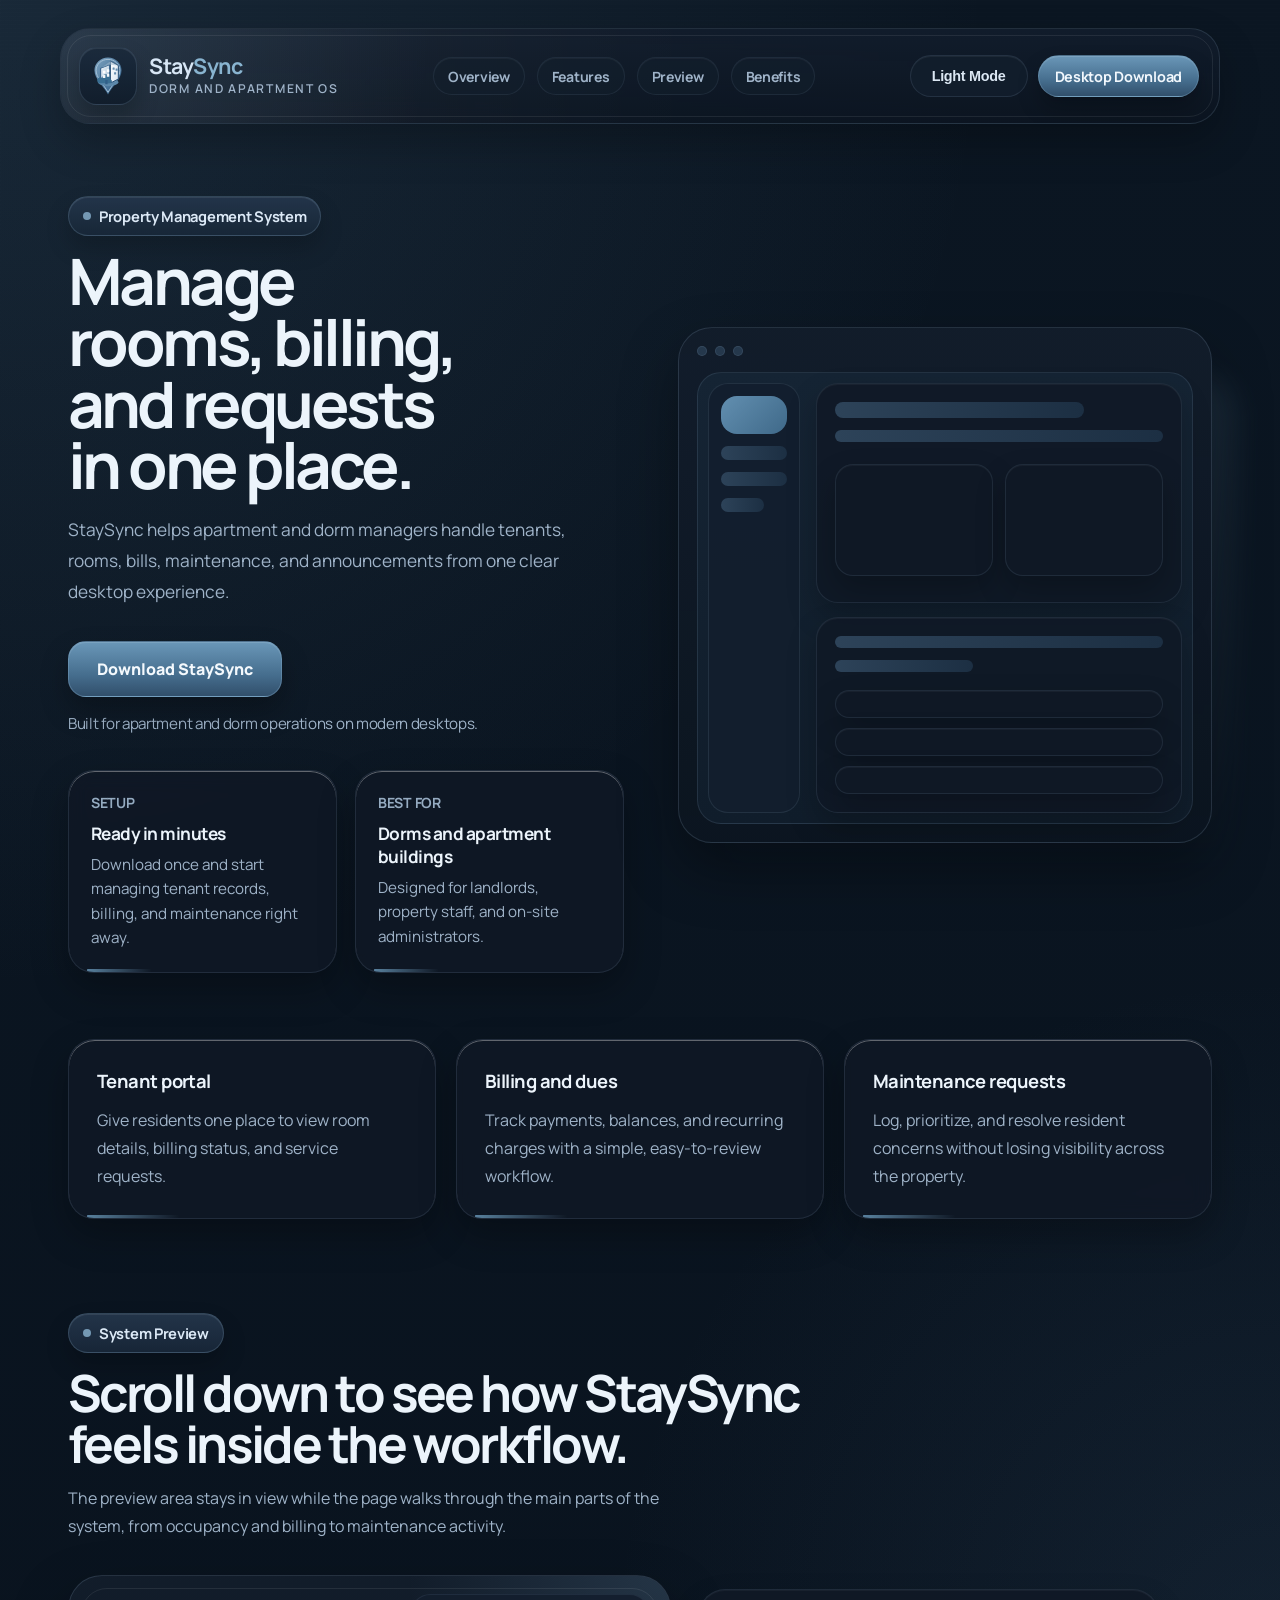
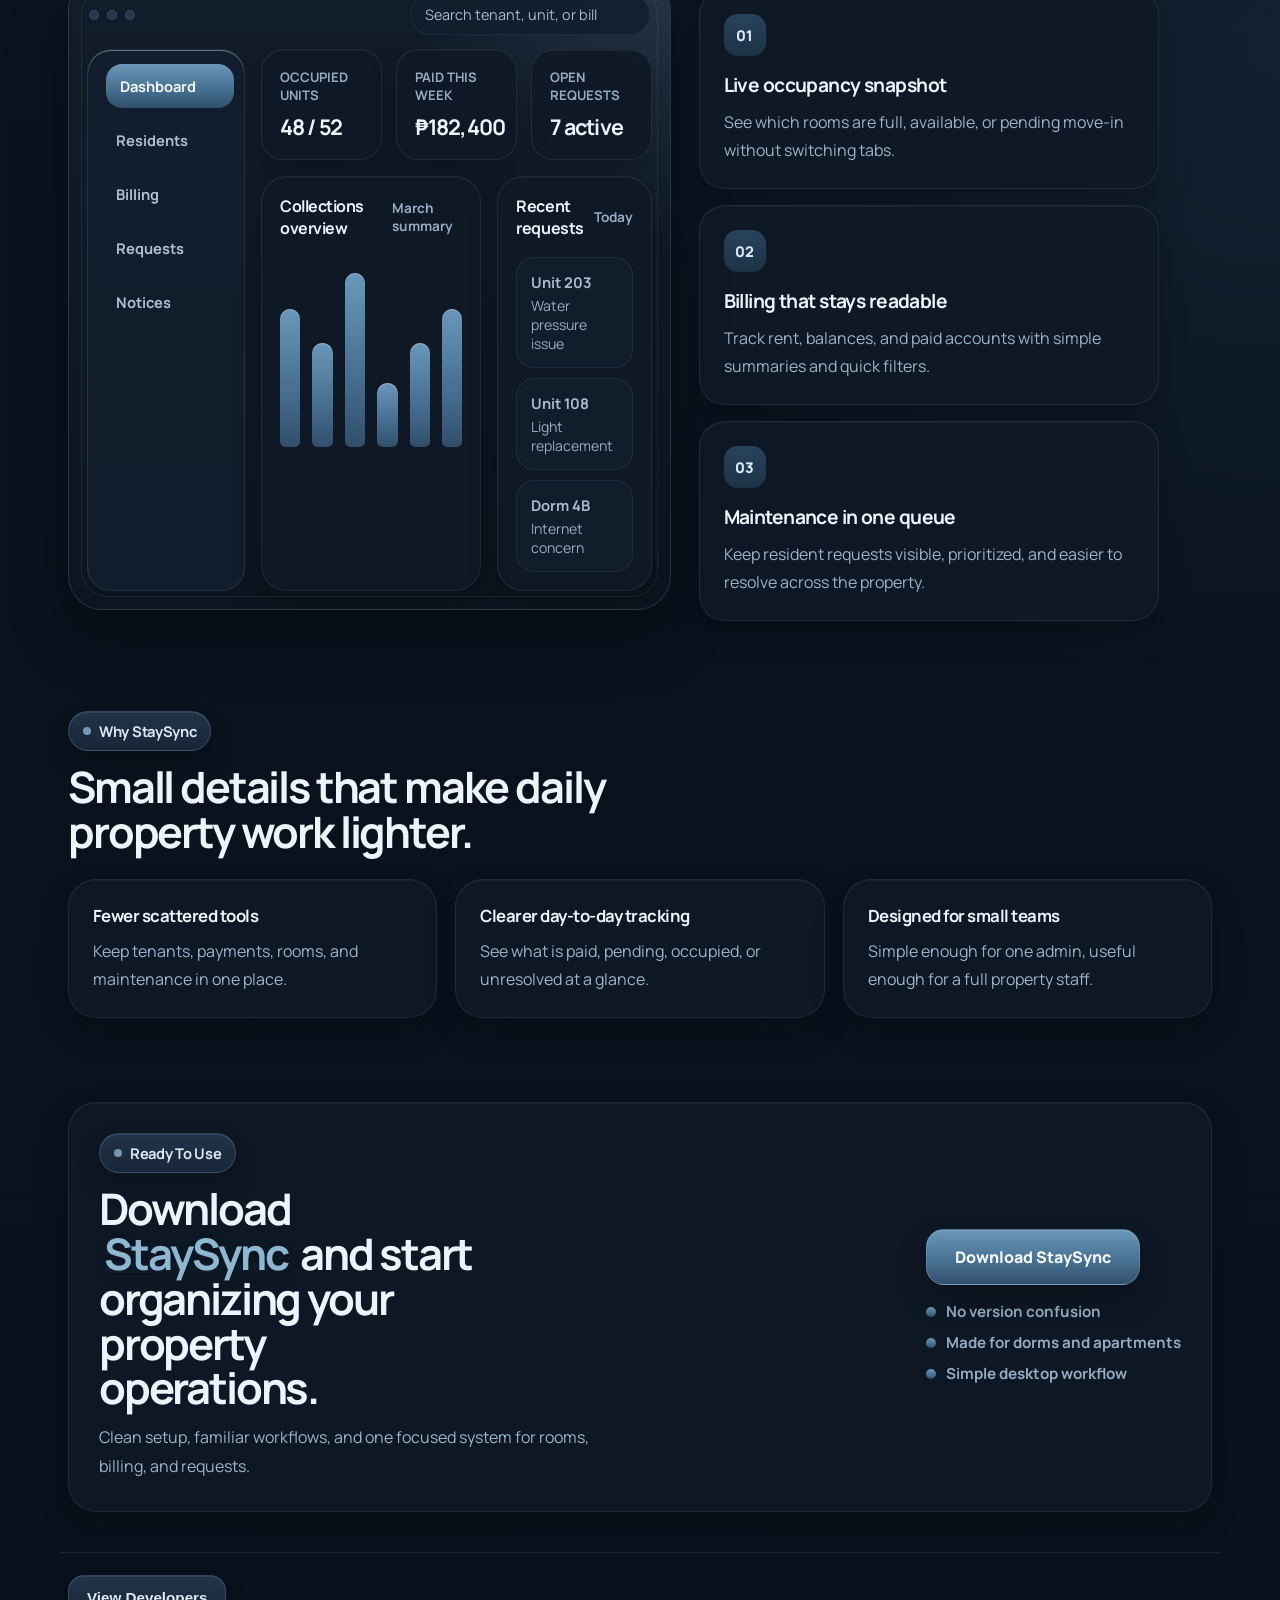
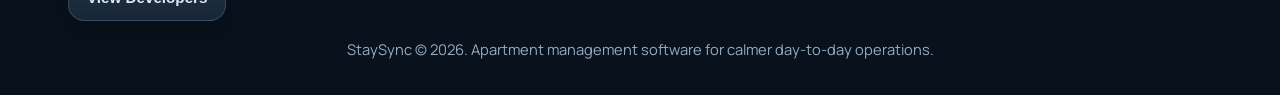
==== commit 5c767398: "changed: color theme to a more professional color" ====
--- a/index.html
+++ b/index.html
@@ -7,7 +7,28 @@
   <link rel="preconnect" href="https://fonts.googleapis.com">
   <link rel="preconnect" href="https://fonts.gstatic.com" crossorigin>
   <link href="https://fonts.googleapis.com/css2?family=Manrope:wght@400;500;600;700;800&display=swap" rel="stylesheet">
+  <script>
+    (() => {
+      try {
+        const savedTheme = localStorage.getItem("theme");
+        document.documentElement.setAttribute("data-theme", savedTheme === "light" ? "light" : "dark");
+      } catch {
+        document.documentElement.setAttribute("data-theme", "dark");
+      }
+    })();
+  </script>
   <link rel="stylesheet" href="style.css">
+  <link rel="stylesheet" href="theme-dark.css" id="theme-dark-styles">
+  <script>
+    (() => {
+      const darkStyles = document.getElementById("theme-dark-styles");
+      const activeTheme = document.documentElement.getAttribute("data-theme");
+
+      if (darkStyles && activeTheme === "light") {
+        darkStyles.disabled = true;
+      }
+    })();
+  </script>
 </head>
 <body>
   <div class="page-shell">
@@ -17,36 +38,36 @@
           <svg viewBox="0 0 72 72" role="presentation">
             <defs>
               <linearGradient id="pinGradient" x1="0%" y1="0%" x2="100%" y2="100%">
-                <stop offset="0%" stop-color="#ffb347" />
-                <stop offset="55%" stop-color="#ff8f2d" />
-                <stop offset="100%" stop-color="#ff7f1f" />
+                <stop offset="0%" stop-color="#7ea4c1" />
+                <stop offset="55%" stop-color="#4d789d" />
+                <stop offset="100%" stop-color="#315f88" />
               </linearGradient>
               <linearGradient id="towerGradient" x1="0%" y1="0%" x2="100%" y2="100%">
-                <stop offset="0%" stop-color="#d9f1ff" />
-                <stop offset="100%" stop-color="#86c6ea" />
+                <stop offset="0%" stop-color="#eff5fb" />
+                <stop offset="100%" stop-color="#a7c0d4" />
               </linearGradient>
               <linearGradient id="towerDarkGradient" x1="0%" y1="0%" x2="100%" y2="100%">
                 <stop offset="0%" stop-color="#ffffff" />
-                <stop offset="100%" stop-color="#d8e8fb" />
+                <stop offset="100%" stop-color="#d6e3ef" />
               </linearGradient>
             </defs>
             <path d="M36 7c11.7 0 21.2 9 21.2 20.1 0 14-13.9 24.4-21.2 37.9C28.7 51.5 14.8 41.1 14.8 27.1 14.8 16 24.3 7 36 7Z" fill="url(#pinGradient)" />
-            <path d="M36 61.5c-7.9-13.7-18.6-23.2-18.6-34.3C17.4 17.8 25.5 10 36 10s18.6 7.8 18.6 17.2c0 11.1-10.7 20.6-18.6 34.3Z" fill="none" stroke="#ffcf8b" stroke-width="1.5" stroke-linejoin="round" />
-            <path d="M24.5 34.5 24.5 23.8 38.6 18.3 38.6 44.8 24.5 42.2Z" fill="url(#towerGradient)" stroke="#1b4f95" stroke-width="1.5" stroke-linejoin="round" />
-            <path d="M39.8 12.8 52.2 19.5 52.2 40.7 39.8 47.1Z" fill="url(#towerDarkGradient)" stroke="#1e4f96" stroke-width="1.5" stroke-linejoin="round" />
-            <path d="M38.6 18.3 52.2 19.5 39.8 12.8 24.5 23.8Z" fill="#8bb3ea" opacity="0.55" />
-            <path d="M22.5 45.8c4.8 4.5 20.2 5.5 27.6 0" fill="none" stroke="#7dbb1d" stroke-width="4.6" stroke-linecap="round" />
-            <path d="M19 42.6c0-2.6 2.2-4.8 5-4.8 1.2 0 2.2.3 3.1 1 .2-3.2 2.8-5.6 6-5.6 3.5 0 6.3 2.7 6.3 6.2 0 .6-.1 1.1-.2 1.6 1.7.1 3 1.5 3 3.2 0 1.8-1.5 3.3-3.3 3.3H24.1c-2.8 0-5.1-2.2-5.1-4.9Z" fill="#15906e" />
+            <path d="M36 61.5c-7.9-13.7-18.6-23.2-18.6-34.3C17.4 17.8 25.5 10 36 10s18.6 7.8 18.6 17.2c0 11.1-10.7 20.6-18.6 34.3Z" fill="none" stroke="#a6c1d7" stroke-width="1.5" stroke-linejoin="round" />
+            <path d="M24.5 34.5 24.5 23.8 38.6 18.3 38.6 44.8 24.5 42.2Z" fill="url(#towerGradient)" stroke="#2a5783" stroke-width="1.5" stroke-linejoin="round" />
+            <path d="M39.8 12.8 52.2 19.5 52.2 40.7 39.8 47.1Z" fill="url(#towerDarkGradient)" stroke="#284f75" stroke-width="1.5" stroke-linejoin="round" />
+            <path d="M38.6 18.3 52.2 19.5 39.8 12.8 24.5 23.8Z" fill="#9eb8cd" opacity="0.55" />
+            <path d="M22.5 45.8c4.8 4.5 20.2 5.5 27.6 0" fill="none" stroke="#5c88aa" stroke-width="4.6" stroke-linecap="round" />
+            <path d="M19 42.6c0-2.6 2.2-4.8 5-4.8 1.2 0 2.2.3 3.1 1 .2-3.2 2.8-5.6 6-5.6 3.5 0 6.3 2.7 6.3 6.2 0 .6-.1 1.1-.2 1.6 1.7.1 3 1.5 3 3.2 0 1.8-1.5 3.3-3.3 3.3H24.1c-2.8 0-5.1-2.2-5.1-4.9Z" fill="#3a6f93" />
             <g fill="#ffffff" opacity="0.95">
               <rect x="28.1" y="27.6" width="3.8" height="4.4" rx="0.6" />
               <rect x="34.2" y="25.5" width="3.8" height="4.4" rx="0.6" />
               <rect x="28.1" y="34.6" width="3.8" height="4.4" rx="0.6" />
               <rect x="34.2" y="32.8" width="3.8" height="4.4" rx="0.6" />
-              <rect x="43.2" y="22.8" width="3.2" height="3.6" rx="0.5" fill="#4093ec" />
-              <rect x="47.9" y="24.1" width="3.2" height="3.6" rx="0.5" fill="#4093ec" />
-              <rect x="45.5" y="30.1" width="3.2" height="3.6" rx="0.5" fill="#4093ec" />
+              <rect x="43.2" y="22.8" width="3.2" height="3.6" rx="0.5" fill="#5f88ac" />
+              <rect x="47.9" y="24.1" width="3.2" height="3.6" rx="0.5" fill="#5f88ac" />
+              <rect x="45.5" y="30.1" width="3.2" height="3.6" rx="0.5" fill="#5f88ac" />
             </g>
-            <rect x="31.7" y="42.2" width="3.7" height="6.9" rx="0.7" fill="#2562b3" />
+            <rect x="31.7" y="42.2" width="3.7" height="6.9" rx="0.7" fill="#315f88" />
           </svg>
         </span>
         <div class="brand-stack">
@@ -54,13 +75,20 @@
           <span class="brand-subtitle">Dorm And Apartment OS</span>
         </div>
       </div>
+      <nav class="topbar-nav" aria-label="Quick access">
+        <a class="topbar-link" href="#overview">Overview</a>
+        <a class="topbar-link" href="#features">Features</a>
+        <a class="topbar-link" href="#preview">Preview</a>
+        <a class="topbar-link" href="#benefits">Benefits</a>
+      </nav>
       <div class="topbar-right">
+        <button class="topbar-chip" id="theme-toggle" type="button" aria-pressed="false">Light Mode</button>
         <a class="topbar-chip topbar-chip-accent" href="https://github.com/WiseArcane/JavaThesisProject" target="_blank" rel="noopener noreferrer">Desktop Download</a>
       </div>
     </header>
 
     <main>
-      <section class="hero">
+      <section class="hero" id="overview">
         <div class="hero-copy">
           <span class="eyebrow">Property Management System</span>
           <h1>Manage rooms, billing, and requests in one place.</h1>
@@ -126,7 +154,7 @@
         </div>
       </section>
 
-      <section class="features">
+      <section class="features" id="features">
         <article class="feature-card">
           <h2>Tenant portal</h2>
           <p>Give residents one place to view room details, billing status, and service requests.</p>
@@ -141,7 +169,7 @@
         </article>
       </section>
 
-      <section class="system-preview">
+      <section class="system-preview" id="preview">
         <div class="section-intro">
           <span class="eyebrow">System Preview</span>
           <h2>Scroll down to see how StaySync feels inside the workflow.</h2>
@@ -250,7 +278,7 @@
         </div>
       </section>
 
-      <section class="compact-details">
+      <section class="compact-details" id="benefits">
         <div class="compact-header">
           <span class="eyebrow">Why StaySync</span>
           <h2>Small details that make daily property work lighter.</h2>
@@ -272,7 +300,7 @@
         </div>
       </section>
 
-      <section class="closing-panel">
+      <section class="closing-panel" id="download">
         <div class="closing-copy">
           <span class="eyebrow">Ready To Use</span>
           <h2>Download <span class="closing-brand">StaySync</span> and start organizing your property operations.</h2>
@@ -342,8 +370,42 @@
   </div>
   <script>
     (() => {
+      const root = document.documentElement;
+      const darkStyles = document.getElementById("theme-dark-styles");
+      const themeToggle = document.getElementById("theme-toggle");
       const toggle = document.getElementById("developer-toggle");
       const section = document.getElementById("developers");
+
+      const applyTheme = (theme) => {
+        const resolvedTheme = theme === "light" ? "light" : "dark";
+        const isDark = resolvedTheme === "dark";
+
+        root.setAttribute("data-theme", resolvedTheme);
+
+        if (darkStyles) {
+          darkStyles.disabled = !isDark;
+        }
+
+        if (themeToggle) {
+          themeToggle.setAttribute("aria-pressed", String(!isDark));
+          themeToggle.textContent = isDark ? "Light Mode" : "Dark Mode";
+        }
+
+        try {
+          localStorage.setItem("theme", resolvedTheme);
+        } catch {
+          // Ignore storage failures and keep the current in-memory theme.
+        }
+      };
+
+      applyTheme(root.getAttribute("data-theme"));
+
+      if (themeToggle) {
+        themeToggle.addEventListener("click", () => {
+          const nextTheme = root.getAttribute("data-theme") === "dark" ? "light" : "dark";
+          applyTheme(nextTheme);
+        });
+      }
 
       if (!toggle || !section) {
         return;
--- a/style.css
+++ b/style.css
@@ -1,19 +1,20 @@
 :root {
-  --bg: #e6e8cc;
-  --bg-deep: #dde1bd;
-  --surface: rgba(244, 245, 228, 0.92);
-  --surface-strong: #f7f7eb;
-  --surface-muted: #e4e8c9;
-  --border: rgba(37, 57, 42, 0.26);
-  --border-strong: rgba(28, 44, 33, 0.52);
-  --text: #182219;
-  --text-soft: #5f6857;
-  --accent: #bb8a2f;
-  --accent-soft: #d2b06a;
-  --action: #567dcb;
-  --action-strong: #3f63af;
-  --shadow: 0 24px 60px rgba(69, 79, 47, 0.14);
-  --shadow-soft: 0 12px 28px rgba(64, 72, 44, 0.1);
+  color-scheme: light;
+  --bg: #e8eef5;
+  --bg-deep: #dce5f0;
+  --surface: rgba(247, 250, 253, 0.92);
+  --surface-strong: #fbfdff;
+  --surface-muted: #e2eaf3;
+  --border: rgba(38, 57, 83, 0.18);
+  --border-strong: rgba(27, 44, 69, 0.38);
+  --text: #162334;
+  --text-soft: #5d6b80;
+  --accent: #3a6f93;
+  --accent-soft: #8caec5;
+  --action: #325f8b;
+  --action-strong: #274b6c;
+  --shadow: 0 24px 60px rgba(38, 56, 81, 0.14);
+  --shadow-soft: 0 12px 28px rgba(36, 52, 75, 0.1);
 }
 
 * {
@@ -30,9 +31,10 @@
   font-family: "Manrope", sans-serif;
   color: var(--text);
   background:
-    radial-gradient(circle at top left, rgba(255, 248, 221, 0.9), transparent 28%),
-    radial-gradient(circle at right center, rgba(199, 205, 163, 0.32), transparent 30%),
-    linear-gradient(180deg, #eef0d9 0%, var(--bg) 100%);
+    radial-gradient(circle at top left, rgba(255, 255, 255, 0.88), transparent 28%),
+    radial-gradient(circle at right center, rgba(141, 167, 194, 0.24), transparent 30%),
+    linear-gradient(180deg, #f3f7fb 0%, var(--bg) 100%);
+  transition: background 280ms ease, color 280ms ease;
 }
 
 body::before {
@@ -60,6 +62,50 @@
   padding: 28px 0 36px;
 }
 
+.topbar,
+.brand-mark,
+.topbar-chip,
+.topbar-chip-accent,
+.eyebrow,
+.download-button,
+.meta-card,
+.feature-card,
+.mockup-window,
+.mockup-bar span,
+.mockup-content,
+.mockup-sidebar,
+.sidebar-block,
+.sidebar-block.active,
+.mockup-panel,
+.panel-line,
+.stat-card,
+.activity-item,
+.preview-shell,
+.preview-dot,
+.preview-search,
+.preview-nav,
+.preview-nav-item,
+.overview-card,
+.preview-panel,
+.bar,
+.request-row,
+.preview-note,
+.preview-step,
+.compact-card,
+.closing-panel,
+.developer-card,
+.developer-role,
+.portfolio-link,
+.footer-button,
+.footer {
+  transition:
+    background 280ms ease,
+    background-color 280ms ease,
+    color 280ms ease,
+    border-color 280ms ease,
+    box-shadow 280ms ease;
+}
+
 .topbar {
   position: relative;
   display: flex;
@@ -68,10 +114,10 @@
   gap: 18px;
   overflow: hidden;
   padding: 18px 20px 18px 18px;
-  border: 1px solid rgba(34, 49, 31, 0.38);
+  border: 1px solid rgba(31, 47, 72, 0.28);
   border-radius: 30px;
   background:
-    linear-gradient(180deg, rgba(250, 250, 239, 0.96), rgba(236, 239, 213, 0.92));
+    linear-gradient(180deg, rgba(251, 253, 255, 0.96), rgba(236, 242, 248, 0.92));
   backdrop-filter: blur(14px);
   box-shadow: var(--shadow-soft);
   transition: transform 220ms ease, box-shadow 220ms ease, border-color 220ms ease;
@@ -82,7 +128,7 @@
   position: absolute;
   inset: 0;
   background:
-    radial-gradient(circle at top left, rgba(255, 250, 223, 0.95), transparent 32%),
+    radial-gradient(circle at top left, rgba(255, 255, 255, 0.94), transparent 32%),
     linear-gradient(90deg, rgba(255, 255, 255, 0.18), transparent 55%);
   pointer-events: none;
 }
@@ -98,8 +144,8 @@
 
 .topbar:hover {
   transform: translateY(-2px);
-  border-color: rgba(28, 44, 33, 0.52);
-  box-shadow: 0 20px 38px rgba(64, 72, 44, 0.16);
+  border-color: rgba(27, 44, 69, 0.42);
+  box-shadow: 0 20px 38px rgba(36, 52, 75, 0.16);
 }
 
 .brand {
@@ -118,20 +164,20 @@
   flex: 0 0 auto;
   padding: 5px;
   border-radius: 18px;
-  border: 1px solid rgba(111, 116, 90, 0.36);
-  background: linear-gradient(180deg, rgba(250, 249, 236, 0.98), rgba(240, 242, 220, 0.96));
-  color: #f6f7ec;
+  border: 1px solid rgba(84, 102, 127, 0.28);
+  background: linear-gradient(180deg, rgba(251, 253, 255, 0.98), rgba(232, 238, 246, 0.96));
+  color: #f7fbff;
   font-size: 1rem;
   font-weight: 800;
   box-shadow:
-    0 10px 18px rgba(120, 124, 79, 0.14),
+    0 10px 18px rgba(56, 74, 97, 0.14),
     inset 0 1px 0 rgba(255, 255, 255, 0.56);
   transition: transform 220ms ease, box-shadow 220ms ease, filter 220ms ease;
 }
 
 .brand:hover .brand-mark {
   transform: translateY(-2px) rotate(-4deg) scale(1.04);
-  box-shadow: 0 16px 24px rgba(120, 124, 79, 0.18), inset 0 1px 0 rgba(255, 255, 255, 0.56);
+  box-shadow: 0 16px 24px rgba(56, 74, 97, 0.18), inset 0 1px 0 rgba(255, 255, 255, 0.56);
   filter: saturate(1.06);
 }
 
@@ -161,11 +207,11 @@
 }
 
 .brand-stay {
-  color: #173d86;
+  color: #224e80;
 }
 
 .brand-sync {
-  color: #ff8a1f;
+  color: #3a6f93;
 }
 
 .brand-subtitle {
@@ -181,20 +227,70 @@
   z-index: 1;
   display: flex;
   flex-wrap: wrap;
+  align-items: center;
   justify-content: flex-end;
   gap: 10px;
   margin-left: auto;
 }
 
+.topbar-nav {
+  position: relative;
+  z-index: 1;
+  display: flex;
+  flex: 1 1 auto;
+  flex-wrap: wrap;
+  align-items: center;
+  justify-content: center;
+  gap: 12px;
+  margin: 0 22px;
+  min-width: 0;
+}
+
+.topbar-link {
+  display: inline-flex;
+  align-items: center;
+  min-height: 38px;
+  padding: 0 14px;
+  border-radius: 999px;
+  border: 1px solid rgba(38, 57, 83, 0.12);
+  background: rgba(248, 251, 254, 0.56);
+  color: var(--text-soft);
+  text-decoration: none;
+  font-size: 0.88rem;
+  font-weight: 700;
+  letter-spacing: -0.02em;
+  box-shadow: inset 0 1px 0 rgba(255, 255, 255, 0.28);
+  transition: transform 220ms ease, border-color 220ms ease, background 220ms ease, color 220ms ease, box-shadow 220ms ease;
+}
+
+.topbar-link:hover,
+.topbar-link:focus-visible {
+  transform: translateY(-2px);
+  border-color: rgba(31, 47, 72, 0.2);
+  background: rgba(251, 253, 255, 0.9);
+  color: var(--text);
+  box-shadow: 0 10px 18px rgba(54, 72, 96, 0.1);
+}
+
+.topbar-link:focus-visible {
+  outline: 3px solid rgba(58, 111, 147, 0.16);
+  outline-offset: 3px;
+}
+
+#theme-toggle {
+  min-width: 118px;
+  justify-content: center;
+}
+
 .topbar-chip {
   display: inline-flex;
   align-items: center;
   min-height: 42px;
   padding: 0 16px;
   border-radius: 999px;
-  border: 1px solid rgba(43, 58, 39, 0.22);
-  background: rgba(246, 247, 235, 0.72);
-  color: #334131;
+  border: 1px solid rgba(38, 57, 83, 0.18);
+  background: rgba(248, 251, 254, 0.78);
+  color: #2a3f59;
   text-decoration: none;
   font-size: 0.9rem;
   font-weight: 700;
@@ -205,25 +301,25 @@
 
 .topbar-chip:hover {
   transform: translateY(-2px);
-  border-color: rgba(34, 49, 31, 0.36);
-  box-shadow: 0 10px 18px rgba(96, 103, 61, 0.14);
-  background: rgba(249, 250, 240, 0.96);
+  border-color: rgba(31, 47, 72, 0.28);
+  box-shadow: 0 10px 18px rgba(54, 72, 96, 0.14);
+  background: rgba(251, 253, 255, 0.96);
 }
 
 .topbar-chip-accent {
-  border-color: rgba(72, 56, 16, 0.52);
-  background: linear-gradient(180deg, #ddb86f, #cb993d);
-  color: #1d1b14;
+  border-color: rgba(34, 60, 92, 0.44);
+  background: linear-gradient(180deg, #5f88ac, #345f88);
+  color: #f4f8fc;
   box-shadow:
-    0 10px 18px rgba(157, 122, 46, 0.16),
+    0 10px 18px rgba(41, 63, 94, 0.18),
     inset 0 1px 0 rgba(255, 255, 255, 0.24);
 }
 
 .topbar-chip-accent:hover {
-  border-color: rgba(72, 56, 16, 0.62);
-  background: linear-gradient(180deg, #e4c279, #d3a043);
+  border-color: rgba(34, 60, 92, 0.56);
+  background: linear-gradient(180deg, #6991b3, #3b678f);
   box-shadow:
-    0 12px 22px rgba(157, 122, 46, 0.22),
+    0 12px 22px rgba(41, 63, 94, 0.24),
     inset 0 1px 0 rgba(255, 255, 255, 0.24);
 }
 
@@ -257,9 +353,9 @@
   gap: 8px;
   padding: 9px 14px;
   border-radius: 999px;
-  border: 1px solid rgba(47, 58, 37, 0.4);
-  background: linear-gradient(180deg, #d6b065, #c69439);
-  color: #1a1d14;
+  border: 1px solid rgba(36, 58, 87, 0.32);
+  background: linear-gradient(180deg, #dce8f2, #c1d3e3);
+  color: #21354c;
   font-size: 0.92rem;
   font-weight: 700;
   box-shadow: inset 0 1px 0 rgba(255, 255, 255, 0.24);
@@ -268,7 +364,7 @@
 
 .eyebrow:hover {
   transform: translateY(-2px);
-  box-shadow: 0 10px 18px rgba(157, 122, 46, 0.18), inset 0 1px 0 rgba(255, 255, 255, 0.24);
+  box-shadow: 0 10px 18px rgba(41, 63, 94, 0.14), inset 0 1px 0 rgba(255, 255, 255, 0.24);
   filter: brightness(1.03);
 }
 
@@ -277,7 +373,7 @@
   width: 8px;
   height: 8px;
   border-radius: 999px;
-  background: rgba(24, 34, 25, 0.78);
+  background: rgba(34, 60, 92, 0.72);
 }
 
 .hero-actions {
@@ -297,15 +393,15 @@
   overflow: hidden;
   padding: 0 28px;
   border-radius: 18px;
-  border: 1px solid rgba(72, 56, 16, 0.54);
-  background: linear-gradient(180deg, #e2bc72, #cb983d 62%, #bb8427);
-  color: #1f1a12;
+  border: 1px solid rgba(31, 53, 82, 0.46);
+  background: linear-gradient(180deg, #5f88ac, #3c678e 62%, #2c5278);
+  color: #f4f8fc;
   font-size: 1rem;
   font-weight: 800;
   text-decoration: none;
   box-shadow:
-    0 12px 24px rgba(157, 122, 46, 0.2),
-    inset 0 1px 0 rgba(255, 247, 220, 0.42);
+    0 12px 24px rgba(41, 63, 94, 0.2),
+    inset 0 1px 0 rgba(255, 255, 255, 0.26);
   transition: transform 180ms ease, box-shadow 180ms ease, filter 180ms ease;
 }
 
@@ -313,13 +409,13 @@
 .download-button:focus-visible {
   transform: translateY(-2px);
   box-shadow:
-    0 16px 32px rgba(157, 122, 46, 0.28),
-    inset 0 1px 0 rgba(255, 247, 220, 0.5);
+    0 16px 32px rgba(41, 63, 94, 0.28),
+    inset 0 1px 0 rgba(255, 255, 255, 0.34);
   filter: brightness(1.02);
 }
 
 .download-button:focus-visible {
-  outline: 3px solid rgba(203, 152, 61, 0.22);
+  outline: 3px solid rgba(58, 111, 147, 0.22);
   outline-offset: 4px;
 }
 
@@ -358,7 +454,7 @@
   inset: auto 18px 0;
   height: 3px;
   border-radius: 999px;
-  background: linear-gradient(90deg, var(--accent), rgba(210, 176, 106, 0));
+  background: linear-gradient(90deg, var(--accent), rgba(140, 174, 197, 0));
   transform: scaleX(0.28);
   transform-origin: left center;
   opacity: 0.78;
@@ -377,7 +473,7 @@
 
 .meta-label {
   display: block;
-  color: #6b7151;
+  color: #6a778a;
   font-size: 0.88rem;
   font-weight: 700;
   text-transform: uppercase;
@@ -400,9 +496,9 @@
 
 .meta-card:hover {
   transform: translateY(-8px) scale(1.01);
-  border-color: rgba(187, 138, 47, 0.42);
-  box-shadow: 0 22px 40px rgba(96, 103, 61, 0.18);
-  background: rgba(247, 248, 236, 0.98);
+  border-color: rgba(58, 111, 147, 0.34);
+  box-shadow: 0 22px 40px rgba(54, 72, 96, 0.16);
+  background: rgba(251, 253, 255, 0.98);
 }
 
 .meta-card:hover::before {
@@ -425,7 +521,7 @@
   position: absolute;
   inset: 10% -4% -10% 8%;
   border-radius: 32px;
-  background: linear-gradient(180deg, rgba(191, 164, 98, 0.24), rgba(255, 255, 255, 0));
+  background: linear-gradient(180deg, rgba(108, 141, 171, 0.22), rgba(255, 255, 255, 0));
   filter: blur(16px);
   z-index: 0;
 }
@@ -437,7 +533,7 @@
   padding: 18px;
   border: 1px solid var(--border-strong);
   border-radius: 34px;
-  background: linear-gradient(180deg, rgba(246, 247, 234, 0.98), rgba(231, 235, 207, 0.94));
+  background: linear-gradient(180deg, rgba(249, 252, 255, 0.98), rgba(231, 238, 246, 0.94));
   box-shadow: var(--shadow);
   transform-origin: center;
   animation: floatMockup 5.8s ease-in-out infinite;
@@ -446,8 +542,8 @@
 
 .hero-visual:hover .mockup-window {
   transform: rotateX(5deg) rotateY(-7deg) translateY(-8px);
-  border-color: rgba(28, 44, 33, 0.68);
-  box-shadow: 0 34px 70px rgba(69, 79, 47, 0.24);
+  border-color: rgba(27, 44, 69, 0.48);
+  box-shadow: 0 34px 70px rgba(38, 56, 81, 0.22);
 }
 
 .mockup-bar {
@@ -460,8 +556,8 @@
   width: 10px;
   height: 10px;
   border-radius: 999px;
-  border: 1px solid rgba(24, 34, 25, 0.18);
-  background: #d2d9b5;
+  border: 1px solid rgba(27, 44, 69, 0.14);
+  background: #d6e0ea;
 }
 
 .mockup-content {
@@ -469,9 +565,9 @@
   grid-template-columns: 92px 1fr;
   gap: 16px;
   padding: 10px;
-  border: 1px solid rgba(48, 62, 42, 0.18);
+  border: 1px solid rgba(38, 57, 83, 0.16);
   border-radius: 24px;
-  background: linear-gradient(180deg, #f4f6e5, #e7ebd1);
+  background: linear-gradient(180deg, #f7fbfe, #e7eef5);
 }
 
 .mockup-sidebar {
@@ -480,22 +576,22 @@
   gap: 12px;
   padding: 12px;
   border-radius: 20px;
-  background: rgba(240, 242, 221, 0.92);
-  border: 1px solid rgba(60, 77, 53, 0.14);
+  background: rgba(237, 243, 249, 0.92);
+  border: 1px solid rgba(44, 64, 90, 0.12);
   transition: transform 260ms ease, box-shadow 260ms ease;
 }
 
 .sidebar-block {
   height: 14px;
   border-radius: 999px;
-  background: linear-gradient(90deg, #d4dab2, #e7ead2);
+  background: linear-gradient(90deg, #d1dde8, #e7eef5);
   transition: transform 240ms ease, background 240ms ease, opacity 240ms ease;
 }
 
 .sidebar-block.active {
   height: 38px;
   border-radius: 16px;
-  background: linear-gradient(135deg, #c79a42, #ddc081);
+  background: linear-gradient(135deg, #5f88ac, #8eb0c7);
 }
 
 .sidebar-block.small {
@@ -513,8 +609,8 @@
   padding: 18px;
   border-radius: 22px;
   background: var(--surface-strong);
-  border: 1px solid rgba(59, 75, 52, 0.14);
-  box-shadow: 0 10px 20px rgba(99, 109, 70, 0.08);
+  border: 1px solid rgba(44, 64, 90, 0.12);
+  box-shadow: 0 10px 20px rgba(54, 72, 96, 0.08);
   transition: transform 260ms ease, box-shadow 260ms ease, border-color 260ms ease;
 }
 
@@ -539,7 +635,7 @@
   height: 12px;
   margin-bottom: 12px;
   border-radius: 999px;
-  background: linear-gradient(90deg, #cfd6af, #e7ebd6);
+  background: linear-gradient(90deg, #d4dee8, #eaf0f6);
   transition: transform 240ms ease, filter 240ms ease;
 }
 
@@ -562,8 +658,8 @@
 .stat-card,
 .activity-item {
   border-radius: 18px;
-  background: linear-gradient(180deg, #eef2dc, #f7f8ee);
-  border: 1px solid rgba(70, 87, 61, 0.12);
+  background: linear-gradient(180deg, #eef4fa, #fbfdff);
+  border: 1px solid rgba(44, 64, 90, 0.1);
   transition: transform 240ms ease, box-shadow 240ms ease, border-color 240ms ease;
 }
 
@@ -603,14 +699,14 @@
 
 .hero-visual:hover .mockup-panel.large {
   transform: translateY(-6px);
-  border-color: rgba(187, 138, 47, 0.28);
-  box-shadow: 0 18px 36px rgba(99, 109, 70, 0.14);
+  border-color: rgba(58, 111, 147, 0.26);
+  box-shadow: 0 18px 36px rgba(54, 72, 96, 0.12);
 }
 
 .hero-visual:hover .mockup-panel.small {
   transform: translateY(2px);
-  border-color: rgba(86, 125, 203, 0.24);
-  box-shadow: 0 14px 30px rgba(75, 95, 151, 0.12);
+  border-color: rgba(50, 95, 139, 0.24);
+  box-shadow: 0 14px 30px rgba(41, 63, 94, 0.12);
 }
 
 .hero-visual:hover .mockup-panel::before {
@@ -628,14 +724,14 @@
 
 .hero-visual:hover .stat-card:nth-child(1) {
   transform: translateY(-6px);
-  border-color: rgba(187, 138, 47, 0.24);
-  box-shadow: 0 14px 28px rgba(157, 122, 46, 0.12);
+  border-color: rgba(58, 111, 147, 0.24);
+  box-shadow: 0 14px 28px rgba(41, 63, 94, 0.12);
 }
 
 .hero-visual:hover .stat-card:nth-child(2) {
   transform: translateY(4px);
-  border-color: rgba(86, 125, 203, 0.24);
-  box-shadow: 0 14px 28px rgba(75, 95, 151, 0.1);
+  border-color: rgba(50, 95, 139, 0.24);
+  box-shadow: 0 14px 28px rgba(41, 63, 94, 0.1);
 }
 
 .hero-visual:hover .activity-item:nth-child(1) {
@@ -664,8 +760,8 @@
 
 .feature-card:hover {
   transform: translateY(-8px) rotate(-1deg);
-  border-color: rgba(187, 138, 47, 0.42);
-  box-shadow: 0 18px 34px rgba(102, 109, 68, 0.14);
+  border-color: rgba(58, 111, 147, 0.36);
+  box-shadow: 0 18px 34px rgba(54, 72, 96, 0.14);
 }
 
 .feature-card:hover::before {
@@ -725,17 +821,17 @@
   position: relative;
   overflow: hidden;
   padding: 18px;
-  border: 1px solid rgba(34, 49, 31, 0.34);
+  border: 1px solid rgba(31, 47, 72, 0.24);
   border-radius: 34px;
-  background: linear-gradient(180deg, rgba(249, 250, 239, 0.98), rgba(233, 236, 208, 0.95));
-  box-shadow: 0 28px 60px rgba(86, 93, 58, 0.14);
+  background: linear-gradient(180deg, rgba(251, 253, 255, 0.98), rgba(234, 240, 247, 0.95));
+  box-shadow: 0 28px 60px rgba(54, 72, 96, 0.14);
 }
 
 .preview-shell::before {
   content: "";
   position: absolute;
   inset: 0;
-  background: radial-gradient(circle at top right, rgba(255, 247, 213, 0.68), transparent 30%);
+  background: radial-gradient(circle at top right, rgba(200, 218, 233, 0.62), transparent 30%);
   pointer-events: none;
 }
 
@@ -767,18 +863,18 @@
   width: 10px;
   height: 10px;
   border-radius: 999px;
-  background: #d2d9b6;
-  border: 1px solid rgba(24, 34, 25, 0.14);
+  background: #d5dfea;
+  border: 1px solid rgba(27, 44, 69, 0.12);
 }
 
 .preview-search {
   min-height: 40px;
   min-width: 240px;
   padding: 10px 14px;
-  border: 1px solid rgba(59, 77, 52, 0.16);
+  border: 1px solid rgba(44, 64, 90, 0.14);
   border-radius: 999px;
-  background: rgba(243, 245, 230, 0.88);
-  color: #68725a;
+  background: rgba(241, 246, 251, 0.9);
+  color: #6a778a;
   font-size: 0.9rem;
 }
 
@@ -794,7 +890,7 @@
 .preview-panel,
 .overview-card,
 .preview-note {
-  border: 1px solid rgba(59, 77, 52, 0.16);
+  border: 1px solid rgba(44, 64, 90, 0.14);
   box-shadow: inset 0 1px 0 rgba(255, 255, 255, 0.36);
 }
 
@@ -804,13 +900,13 @@
   align-content: start;
   padding: 14px;
   border-radius: 24px;
-  background: rgba(242, 244, 226, 0.9);
+  background: rgba(239, 245, 250, 0.9);
 }
 
 .preview-nav-item {
   padding: 12px 14px;
   border-radius: 16px;
-  color: #5b654d;
+  color: #58677b;
   font-size: 0.92rem;
   font-weight: 700;
   transition: transform 180ms ease, background 180ms ease, color 180ms ease;
@@ -819,8 +915,8 @@
 .preview-nav-item.active,
 .preview-nav-item:hover {
   transform: translateX(4px);
-  background: linear-gradient(180deg, #e1bb70, #cb983d);
-  color: #1f1a12;
+  background: linear-gradient(180deg, #5f88ac, #345f88);
+  color: #f4f8fc;
 }
 
 .preview-main {
@@ -837,19 +933,19 @@
 .overview-card {
   padding: 18px;
   border-radius: 22px;
-  background: rgba(247, 248, 237, 0.96);
+  background: rgba(249, 252, 255, 0.96);
   transition: transform 220ms ease, box-shadow 220ms ease, border-color 220ms ease;
 }
 
 .overview-card:hover {
   transform: translateY(-4px);
-  border-color: rgba(187, 138, 47, 0.34);
-  box-shadow: 0 14px 28px rgba(102, 109, 68, 0.12);
+  border-color: rgba(58, 111, 147, 0.3);
+  box-shadow: 0 14px 28px rgba(54, 72, 96, 0.12);
 }
 
 .overview-label {
   display: block;
-  color: #697156;
+  color: #667689;
   font-size: 0.82rem;
   font-weight: 700;
   text-transform: uppercase;
@@ -871,14 +967,14 @@
 .preview-panel {
   padding: 18px;
   border-radius: 26px;
-  background: rgba(247, 248, 237, 0.96);
+  background: rgba(249, 252, 255, 0.96);
   transition: transform 220ms ease, box-shadow 220ms ease, border-color 220ms ease;
 }
 
 .preview-panel:hover {
   transform: translateY(-4px);
-  border-color: rgba(187, 138, 47, 0.34);
-  box-shadow: 0 14px 28px rgba(102, 109, 68, 0.12);
+  border-color: rgba(58, 111, 147, 0.3);
+  box-shadow: 0 14px 28px rgba(54, 72, 96, 0.12);
 }
 
 .panel-heading {
@@ -896,7 +992,7 @@
 }
 
 .panel-heading span {
-  color: #6b7151;
+  color: #6a778a;
   font-size: 0.85rem;
   font-weight: 700;
 }
@@ -911,7 +1007,7 @@
 
 .bar {
   border-radius: 18px 18px 10px 10px;
-  background: linear-gradient(180deg, #82a5ea, #4b72c7 60%, #30599d);
+  background: linear-gradient(180deg, #8bacc6, #557a9b 60%, #345978);
   box-shadow: inset 0 1px 0 rgba(255, 255, 255, 0.3);
 }
 
@@ -939,8 +1035,8 @@
 .request-row {
   padding: 14px;
   border-radius: 18px;
-  border: 1px solid rgba(59, 77, 52, 0.12);
-  background: linear-gradient(180deg, rgba(238, 241, 219, 0.9), rgba(248, 249, 239, 0.96));
+  border: 1px solid rgba(44, 64, 90, 0.1);
+  background: linear-gradient(180deg, rgba(239, 245, 250, 0.9), rgba(250, 252, 255, 0.96));
 }
 
 .request-row strong,
@@ -954,7 +1050,7 @@
 
 .request-row span {
   margin-top: 4px;
-  color: #66705a;
+  color: #667689;
   font-size: 0.88rem;
 }
 
@@ -970,14 +1066,14 @@
   max-width: 460px;
   padding: 24px;
   border-radius: 26px;
-  background: rgba(245, 247, 231, 0.9);
+  background: rgba(244, 248, 252, 0.92);
   transition: transform 220ms ease, box-shadow 220ms ease, border-color 220ms ease;
 }
 
 .preview-note:hover {
   transform: translateY(-6px);
-  border-color: rgba(187, 138, 47, 0.34);
-  box-shadow: 0 16px 30px rgba(102, 109, 68, 0.12);
+  border-color: rgba(58, 111, 147, 0.3);
+  box-shadow: 0 16px 30px rgba(54, 72, 96, 0.12);
 }
 
 .preview-step {
@@ -987,8 +1083,8 @@
   width: 42px;
   height: 42px;
   border-radius: 14px;
-  background: linear-gradient(180deg, #ecd7ab, #ddb35d);
-  color: #352b18;
+  background: linear-gradient(180deg, #d8e4ee, #b9ccdc);
+  color: #29425b;
   font-size: 0.92rem;
   font-weight: 800;
 }
@@ -1029,10 +1125,10 @@
 
 .compact-card,
 .closing-panel {
-  border: 1px solid rgba(59, 77, 52, 0.16);
+  border: 1px solid rgba(44, 64, 90, 0.14);
   border-radius: 28px;
-  background: rgba(246, 248, 234, 0.9);
-  box-shadow: inset 0 1px 0 rgba(255, 255, 255, 0.38), 0 14px 30px rgba(102, 109, 68, 0.08);
+  background: rgba(247, 250, 253, 0.9);
+  box-shadow: inset 0 1px 0 rgba(255, 255, 255, 0.38), 0 14px 30px rgba(54, 72, 96, 0.08);
 }
 
 .compact-card {
@@ -1042,8 +1138,8 @@
 
 .compact-card:hover {
   transform: translateY(-4px);
-  border-color: rgba(187, 138, 47, 0.3);
-  box-shadow: inset 0 1px 0 rgba(255, 255, 255, 0.38), 0 18px 34px rgba(102, 109, 68, 0.12);
+  border-color: rgba(58, 111, 147, 0.28);
+  box-shadow: inset 0 1px 0 rgba(255, 255, 255, 0.38), 0 18px 34px rgba(54, 72, 96, 0.12);
 }
 
 .compact-card strong {
@@ -1078,8 +1174,8 @@
 .closing-brand {
   display: inline-block;
   padding: 0 0.12em;
-  color: #ff8a1f;
-  text-shadow: 0 6px 14px rgba(203, 153, 61, 0.18);
+  color: #315f88;
+  text-shadow: 0 6px 14px rgba(58, 111, 147, 0.14);
   position: relative;
 }
 
@@ -1091,7 +1187,7 @@
   bottom: 0.08em;
   height: 0.24em;
   border-radius: 999px;
-  background: linear-gradient(90deg, rgba(221, 184, 111, 0.65), rgba(255, 138, 31, 0.22));
+  background: linear-gradient(90deg, rgba(140, 174, 197, 0.52), rgba(58, 111, 147, 0.18));
   z-index: -1;
 }
 
@@ -1117,7 +1213,7 @@
   display: inline-flex;
   align-items: center;
   gap: 10px;
-  color: #5f6857;
+  color: #5d6b80;
   font-size: 0.95rem;
   font-weight: 700;
 }
@@ -1127,7 +1223,7 @@
   width: 10px;
   height: 10px;
   border-radius: 999px;
-  background: linear-gradient(180deg, #ddb86f, #cb993d);
+  background: linear-gradient(180deg, #5f88ac, #345f88);
   flex: 0 0 auto;
 }
 
@@ -1180,10 +1276,10 @@
 
 .developer-card {
   padding: 24px;
-  border: 1px solid rgba(59, 77, 52, 0.16);
+  border: 1px solid rgba(44, 64, 90, 0.14);
   border-radius: 28px;
-  background: rgba(246, 248, 234, 0.9);
-  box-shadow: inset 0 1px 0 rgba(255, 255, 255, 0.38), 0 14px 30px rgba(102, 109, 68, 0.08);
+  background: rgba(247, 250, 253, 0.9);
+  box-shadow: inset 0 1px 0 rgba(255, 255, 255, 0.38), 0 14px 30px rgba(54, 72, 96, 0.08);
   transition: transform 200ms ease, box-shadow 200ms ease, border-color 200ms ease;
 }
 
@@ -1209,8 +1305,8 @@
 
 .developer-card:hover {
   transform: translateY(-4px);
-  border-color: rgba(187, 138, 47, 0.3);
-  box-shadow: inset 0 1px 0 rgba(255, 255, 255, 0.38), 0 18px 34px rgba(102, 109, 68, 0.12);
+  border-color: rgba(58, 111, 147, 0.28);
+  box-shadow: inset 0 1px 0 rgba(255, 255, 255, 0.38), 0 18px 34px rgba(54, 72, 96, 0.12);
 }
 
 .developer-role {
@@ -1219,8 +1315,8 @@
   min-height: 34px;
   padding: 0 12px;
   border-radius: 999px;
-  background: rgba(232, 236, 209, 0.92);
-  color: #5a624f;
+  background: rgba(226, 235, 244, 0.92);
+  color: #55657a;
   font-size: 0.82rem;
   font-weight: 800;
   text-transform: uppercase;
@@ -1246,13 +1342,13 @@
   min-height: 46px;
   padding: 0 18px;
   border-radius: 16px;
-  border: 1px solid rgba(72, 56, 16, 0.42);
-  background: linear-gradient(180deg, #f0d79e, #ddb35d);
-  color: #2a2419;
+  border: 1px solid rgba(34, 60, 92, 0.36);
+  background: linear-gradient(180deg, #dce8f2, #bccfe0);
+  color: #22364c;
   font-size: 0.95rem;
   font-weight: 800;
   text-decoration: none;
-  box-shadow: 0 10px 22px rgba(157, 122, 46, 0.14), inset 0 1px 0 rgba(255, 255, 255, 0.42);
+  box-shadow: 0 10px 22px rgba(41, 63, 94, 0.12), inset 0 1px 0 rgba(255, 255, 255, 0.42);
   transition: transform 180ms ease, box-shadow 180ms ease, border-color 180ms ease, filter 180ms ease;
 }
 
@@ -1261,14 +1357,14 @@
 .portfolio-link:focus-visible,
 .footer-button:focus-visible {
   transform: translateY(-2px);
-  border-color: rgba(72, 56, 16, 0.56);
-  box-shadow: 0 14px 28px rgba(157, 122, 46, 0.2), inset 0 1px 0 rgba(255, 255, 255, 0.44);
+  border-color: rgba(34, 60, 92, 0.48);
+  box-shadow: 0 14px 28px rgba(41, 63, 94, 0.18), inset 0 1px 0 rgba(255, 255, 255, 0.44);
   filter: brightness(1.02);
 }
 
 .portfolio-link:focus-visible,
 .footer-button:focus-visible {
-  outline: 3px solid rgba(203, 152, 61, 0.2);
+  outline: 3px solid rgba(58, 111, 147, 0.2);
   outline-offset: 4px;
 }
 
@@ -1321,7 +1417,7 @@
 .footer {
   margin-top: 40px;
   padding: 22px 8px 0;
-  border-top: 1px solid rgba(59, 77, 52, 0.18);
+  border-top: 1px solid rgba(44, 64, 90, 0.16);
 }
 
 .footer-button {
@@ -1330,7 +1426,7 @@
 
 .footer p {
   margin: 0;
-  color: #6f745a;
+  color: #6a778a;
   text-align: center;
   font-size: 0.92rem;
 }
@@ -1391,13 +1487,21 @@
 
   .topbar,
   .hero-actions,
+  .topbar-nav,
   .topbar-right {
     align-items: flex-start;
     flex-direction: column;
   }
 
+  .topbar-nav {
+    margin: 0;
+    width: 100%;
+    justify-content: flex-start;
+  }
+
   .topbar-right {
     margin-left: 0;
+    width: 100%;
   }
 
   .hero {
--- a/theme-dark.css
+++ b/theme-dark.css
@@ -0,0 +1,301 @@
+:root {
+  color-scheme: dark;
+  --bg: #08111c;
+  --bg-deep: #101b29;
+  --surface: rgba(16, 25, 38, 0.84);
+  --surface-strong: #132131;
+  --surface-muted: #162636;
+  --border: rgba(148, 177, 204, 0.14);
+  --border-strong: rgba(164, 190, 214, 0.24);
+  --text: #ecf4fb;
+  --text-soft: #9fb3c8;
+  --accent: #6e9fc1;
+  --accent-soft: #8cb7d1;
+  --action: #78a8ca;
+  --action-strong: #5b89aa;
+  --shadow: 0 28px 70px rgba(0, 0, 0, 0.4);
+  --shadow-soft: 0 16px 36px rgba(0, 0, 0, 0.28);
+}
+
+body {
+  background:
+    radial-gradient(circle at top left, rgba(96, 138, 170, 0.16), transparent 28%),
+    radial-gradient(circle at right center, rgba(61, 92, 124, 0.18), transparent 32%),
+    linear-gradient(180deg, #0b1622 0%, var(--bg) 100%);
+}
+
+body::before {
+  background:
+    repeating-linear-gradient(
+      180deg,
+      rgba(255, 255, 255, 0.035) 0,
+      rgba(255, 255, 255, 0.035) 1px,
+      rgba(0, 0, 0, 0) 2px,
+      rgba(0, 0, 0, 0) 4px
+    ),
+    linear-gradient(90deg, rgba(255, 255, 255, 0.028) 1px, transparent 1px);
+  opacity: 0.6;
+}
+
+.topbar {
+  border-color: rgba(148, 177, 204, 0.16);
+  background: linear-gradient(180deg, rgba(18, 29, 44, 0.94), rgba(12, 21, 33, 0.88));
+  box-shadow: 0 18px 42px rgba(0, 0, 0, 0.24);
+}
+
+.topbar::before {
+  background:
+    radial-gradient(circle at top left, rgba(122, 168, 201, 0.14), transparent 32%),
+    linear-gradient(90deg, rgba(255, 255, 255, 0.05), transparent 55%);
+}
+
+.topbar::after {
+  border-color: rgba(255, 255, 255, 0.08);
+}
+
+.topbar:hover {
+  border-color: rgba(140, 176, 205, 0.26);
+  box-shadow: 0 22px 46px rgba(0, 0, 0, 0.28);
+}
+
+.brand-mark {
+  border-color: rgba(148, 177, 204, 0.18);
+  background: linear-gradient(180deg, rgba(27, 42, 60, 0.96), rgba(16, 29, 43, 0.94));
+  box-shadow:
+    0 12px 22px rgba(0, 0, 0, 0.22),
+    inset 0 1px 0 rgba(255, 255, 255, 0.08);
+}
+
+.brand:hover .brand-mark {
+  box-shadow: 0 18px 28px rgba(0, 0, 0, 0.28), inset 0 1px 0 rgba(255, 255, 255, 0.08);
+}
+
+.brand-stay {
+  color: #d7e6f5;
+}
+
+.brand-sync {
+  color: #89b4d0;
+}
+
+.topbar-chip {
+  border-color: rgba(148, 177, 204, 0.14);
+  background: rgba(19, 31, 46, 0.82);
+  color: #dbe7f3;
+  box-shadow: inset 0 1px 0 rgba(255, 255, 255, 0.05);
+}
+
+.topbar-link {
+  border-color: rgba(148, 177, 204, 0.1);
+  background: rgba(19, 31, 46, 0.58);
+  color: #9fb3c8;
+  box-shadow: inset 0 1px 0 rgba(255, 255, 255, 0.04);
+}
+
+.topbar-link:hover,
+.topbar-link:focus-visible {
+  border-color: rgba(148, 177, 204, 0.2);
+  background: rgba(23, 37, 55, 0.9);
+  color: #ecf4fb;
+  box-shadow: 0 10px 18px rgba(0, 0, 0, 0.2);
+}
+
+.topbar-link:focus-visible {
+  outline-color: rgba(126, 168, 198, 0.24);
+}
+
+#theme-toggle {
+  box-shadow: inset 0 1px 0 rgba(255, 255, 255, 0.05);
+}
+
+.topbar-chip:hover {
+  border-color: rgba(148, 177, 204, 0.22);
+  background: rgba(23, 37, 55, 0.94);
+  box-shadow: 0 12px 22px rgba(0, 0, 0, 0.24);
+}
+
+.topbar-chip-accent {
+  border-color: rgba(131, 172, 200, 0.34);
+  background: linear-gradient(180deg, #648fb0, #426887);
+  color: #f2f8fd;
+  box-shadow:
+    0 12px 22px rgba(0, 0, 0, 0.24),
+    inset 0 1px 0 rgba(255, 255, 255, 0.12);
+}
+
+.topbar-chip-accent:hover {
+  border-color: rgba(151, 191, 219, 0.44);
+  background: linear-gradient(180deg, #7199b9, #4d7392);
+}
+
+.eyebrow,
+.portfolio-link,
+.footer-button {
+  border-color: rgba(142, 177, 203, 0.22);
+  background: linear-gradient(180deg, rgba(35, 53, 74, 0.98), rgba(24, 39, 56, 0.96));
+  color: #dce9f6;
+  box-shadow:
+    0 12px 24px rgba(0, 0, 0, 0.2),
+    inset 0 1px 0 rgba(255, 255, 255, 0.08);
+}
+
+.eyebrow::before {
+  background: rgba(136, 176, 205, 0.82);
+}
+
+.eyebrow:hover,
+.portfolio-link:hover,
+.footer-button:hover,
+.portfolio-link:focus-visible,
+.footer-button:focus-visible {
+  border-color: rgba(164, 197, 221, 0.34);
+  box-shadow:
+    0 16px 28px rgba(0, 0, 0, 0.24),
+    inset 0 1px 0 rgba(255, 255, 255, 0.1);
+}
+
+.download-button {
+  border-color: rgba(133, 173, 201, 0.36);
+  background: linear-gradient(180deg, #6a97b8, #456d8d 62%, #314f6b);
+  color: #f4f9fd;
+  box-shadow:
+    0 14px 28px rgba(0, 0, 0, 0.26),
+    inset 0 1px 0 rgba(255, 255, 255, 0.12);
+}
+
+.download-button:hover,
+.download-button:focus-visible {
+  box-shadow:
+    0 18px 34px rgba(0, 0, 0, 0.3),
+    inset 0 1px 0 rgba(255, 255, 255, 0.16);
+}
+
+.download-button:focus-visible,
+.portfolio-link:focus-visible,
+.footer-button:focus-visible {
+  outline-color: rgba(126, 168, 198, 0.32);
+}
+
+.meta-card:hover,
+.feature-card:hover,
+.overview-card:hover,
+.preview-panel:hover,
+.preview-note:hover,
+.compact-card:hover,
+.developer-card:hover {
+  background: rgba(20, 31, 45, 0.96);
+  box-shadow: 0 20px 40px rgba(0, 0, 0, 0.28);
+}
+
+.hero-visual::before {
+  background: linear-gradient(180deg, rgba(86, 122, 150, 0.22), rgba(255, 255, 255, 0));
+}
+
+.mockup-window,
+.preview-shell {
+  border-color: rgba(148, 177, 204, 0.18);
+  background: linear-gradient(180deg, rgba(18, 29, 43, 0.98), rgba(12, 21, 32, 0.94));
+  box-shadow: 0 26px 56px rgba(0, 0, 0, 0.34);
+}
+
+.hero-visual:hover .mockup-window {
+  box-shadow: 0 34px 70px rgba(0, 0, 0, 0.4);
+}
+
+.preview-shell::before {
+  background: radial-gradient(circle at top right, rgba(102, 140, 170, 0.22), transparent 30%);
+}
+
+.preview-shell::after {
+  border-color: rgba(255, 255, 255, 0.08);
+}
+
+.mockup-bar span,
+.preview-dot {
+  border-color: rgba(148, 177, 204, 0.14);
+  background: #25384c;
+}
+
+.mockup-content {
+  border-color: rgba(148, 177, 204, 0.14);
+  background: linear-gradient(180deg, #152434, #101d2b);
+}
+
+.mockup-sidebar,
+.preview-nav {
+  border-color: rgba(148, 177, 204, 0.12);
+  background: rgba(19, 31, 46, 0.92);
+}
+
+.sidebar-block,
+.panel-line {
+  background: linear-gradient(90deg, #2d4359, #1c2f43);
+}
+
+.sidebar-block.active {
+  background: linear-gradient(135deg, #628fb0, #3f6989);
+}
+
+.mockup-panel,
+.stat-card,
+.activity-item,
+.overview-card,
+.preview-panel,
+.preview-note,
+.compact-card,
+.closing-panel,
+.developer-card {
+  border-color: rgba(148, 177, 204, 0.12);
+  background: rgba(16, 25, 38, 0.9);
+  box-shadow:
+    inset 0 1px 0 rgba(255, 255, 255, 0.04),
+    0 14px 30px rgba(0, 0, 0, 0.22);
+}
+
+.preview-search,
+.request-row,
+.developer-role {
+  border-color: rgba(148, 177, 204, 0.1);
+  background: rgba(19, 31, 46, 0.9);
+  color: #a8bbcf;
+}
+
+.preview-nav-item {
+  color: #adc0d2;
+}
+
+.preview-nav-item.active,
+.preview-nav-item:hover,
+.topbar-chip-accent,
+.download-button,
+.closing-list span::before,
+.bar {
+  background: linear-gradient(180deg, #6a97b8, #456d8d 62%, #314f6b);
+}
+
+.preview-step {
+  background: linear-gradient(180deg, #27435b, #1c3247);
+  color: #dce9f6;
+}
+
+.request-row span,
+.panel-heading span,
+.overview-label,
+.meta-label,
+.closing-list span,
+.footer p {
+  color: #95abc1;
+}
+
+.closing-brand {
+  color: #8eb8d2;
+  text-shadow: 0 6px 14px rgba(0, 0, 0, 0.18);
+}
+
+.closing-brand::after {
+  background: linear-gradient(90deg, rgba(111, 152, 181, 0.46), rgba(57, 93, 120, 0.18));
+}
+
+.footer {
+  border-top-color: rgba(148, 177, 204, 0.12);
+}
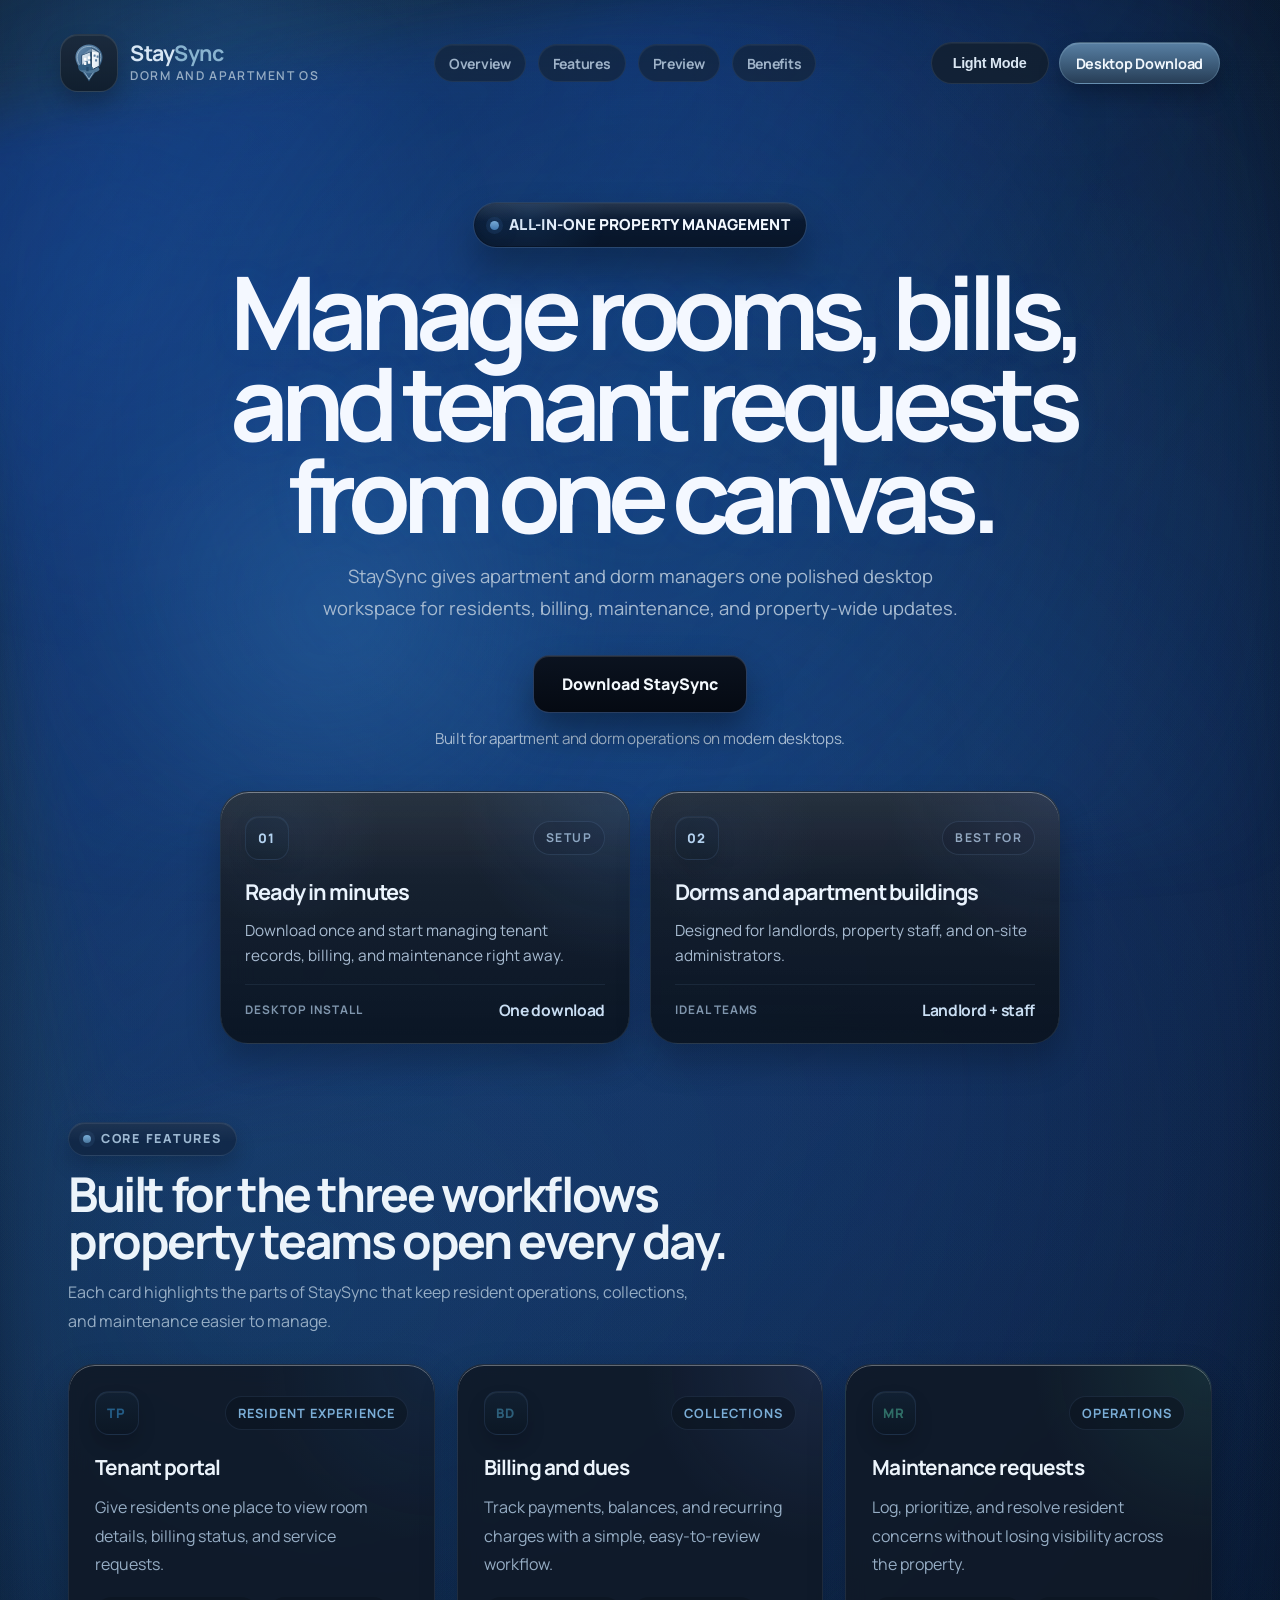
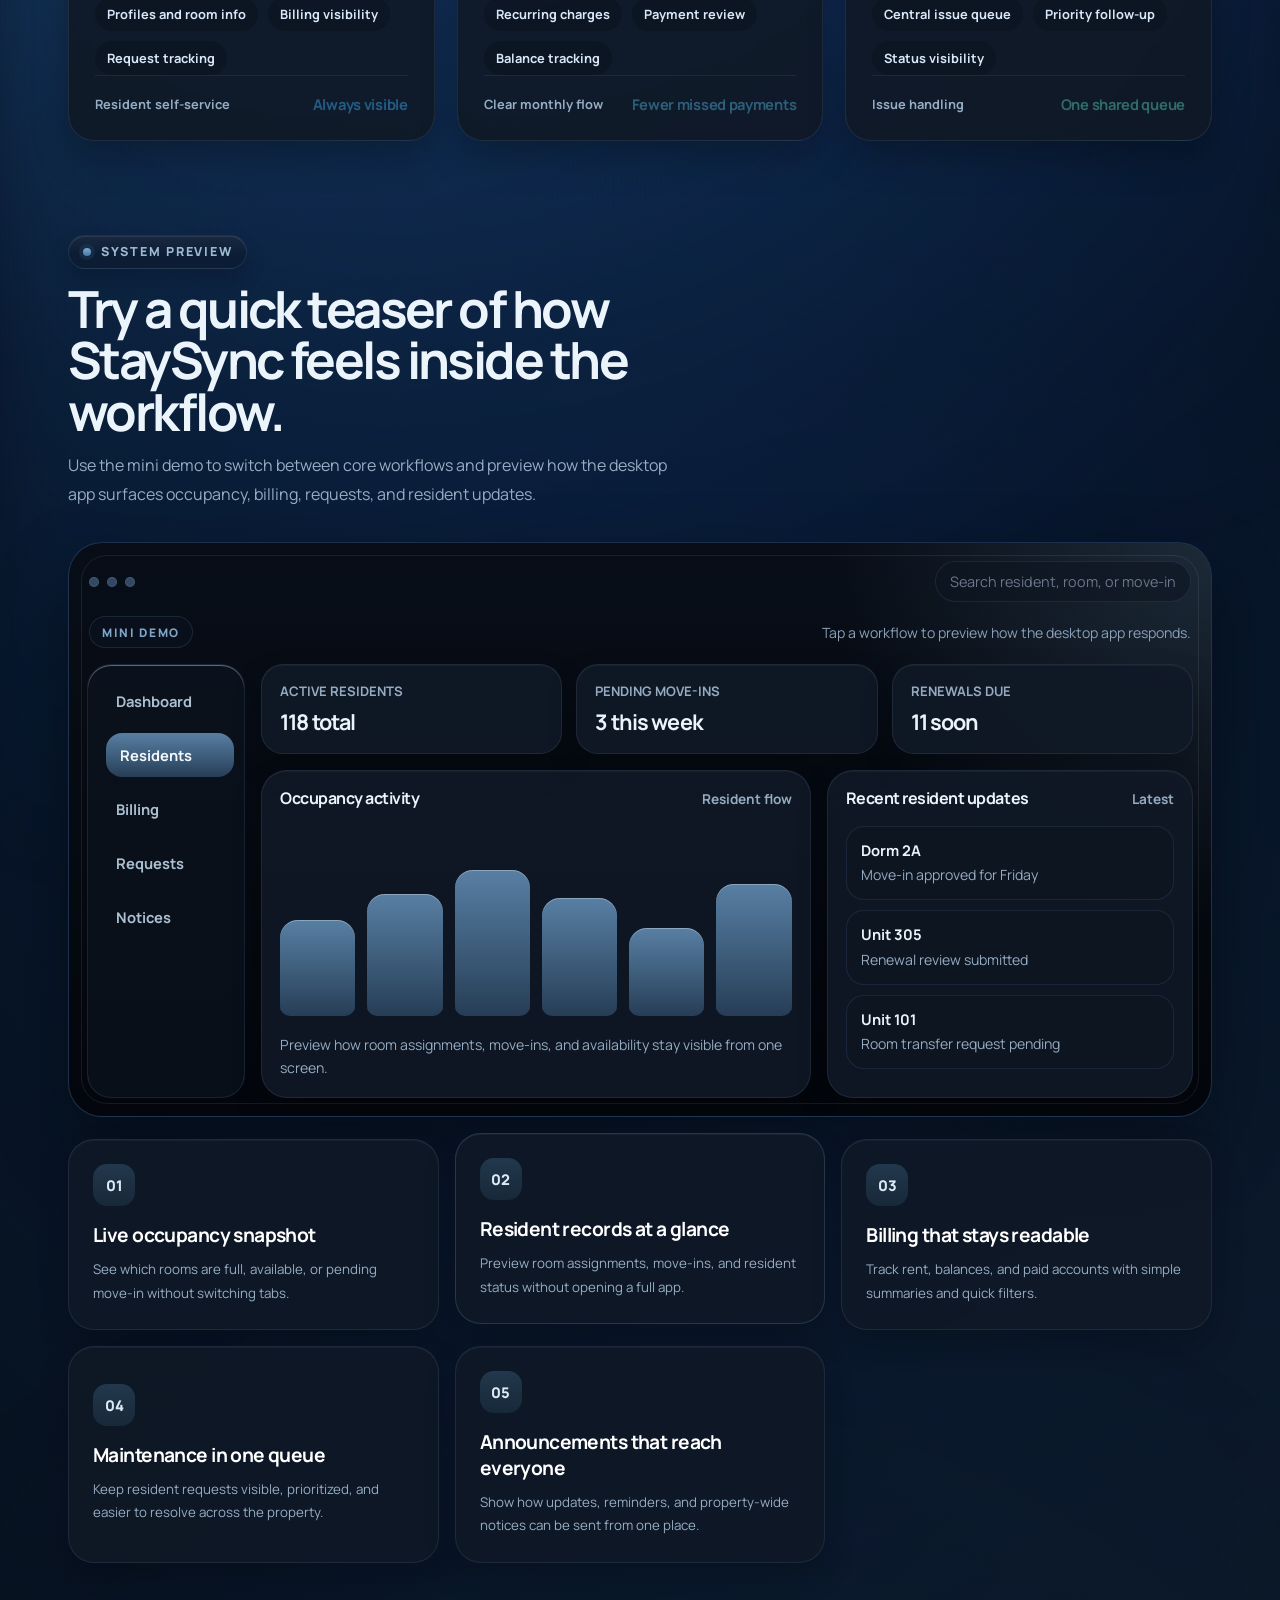
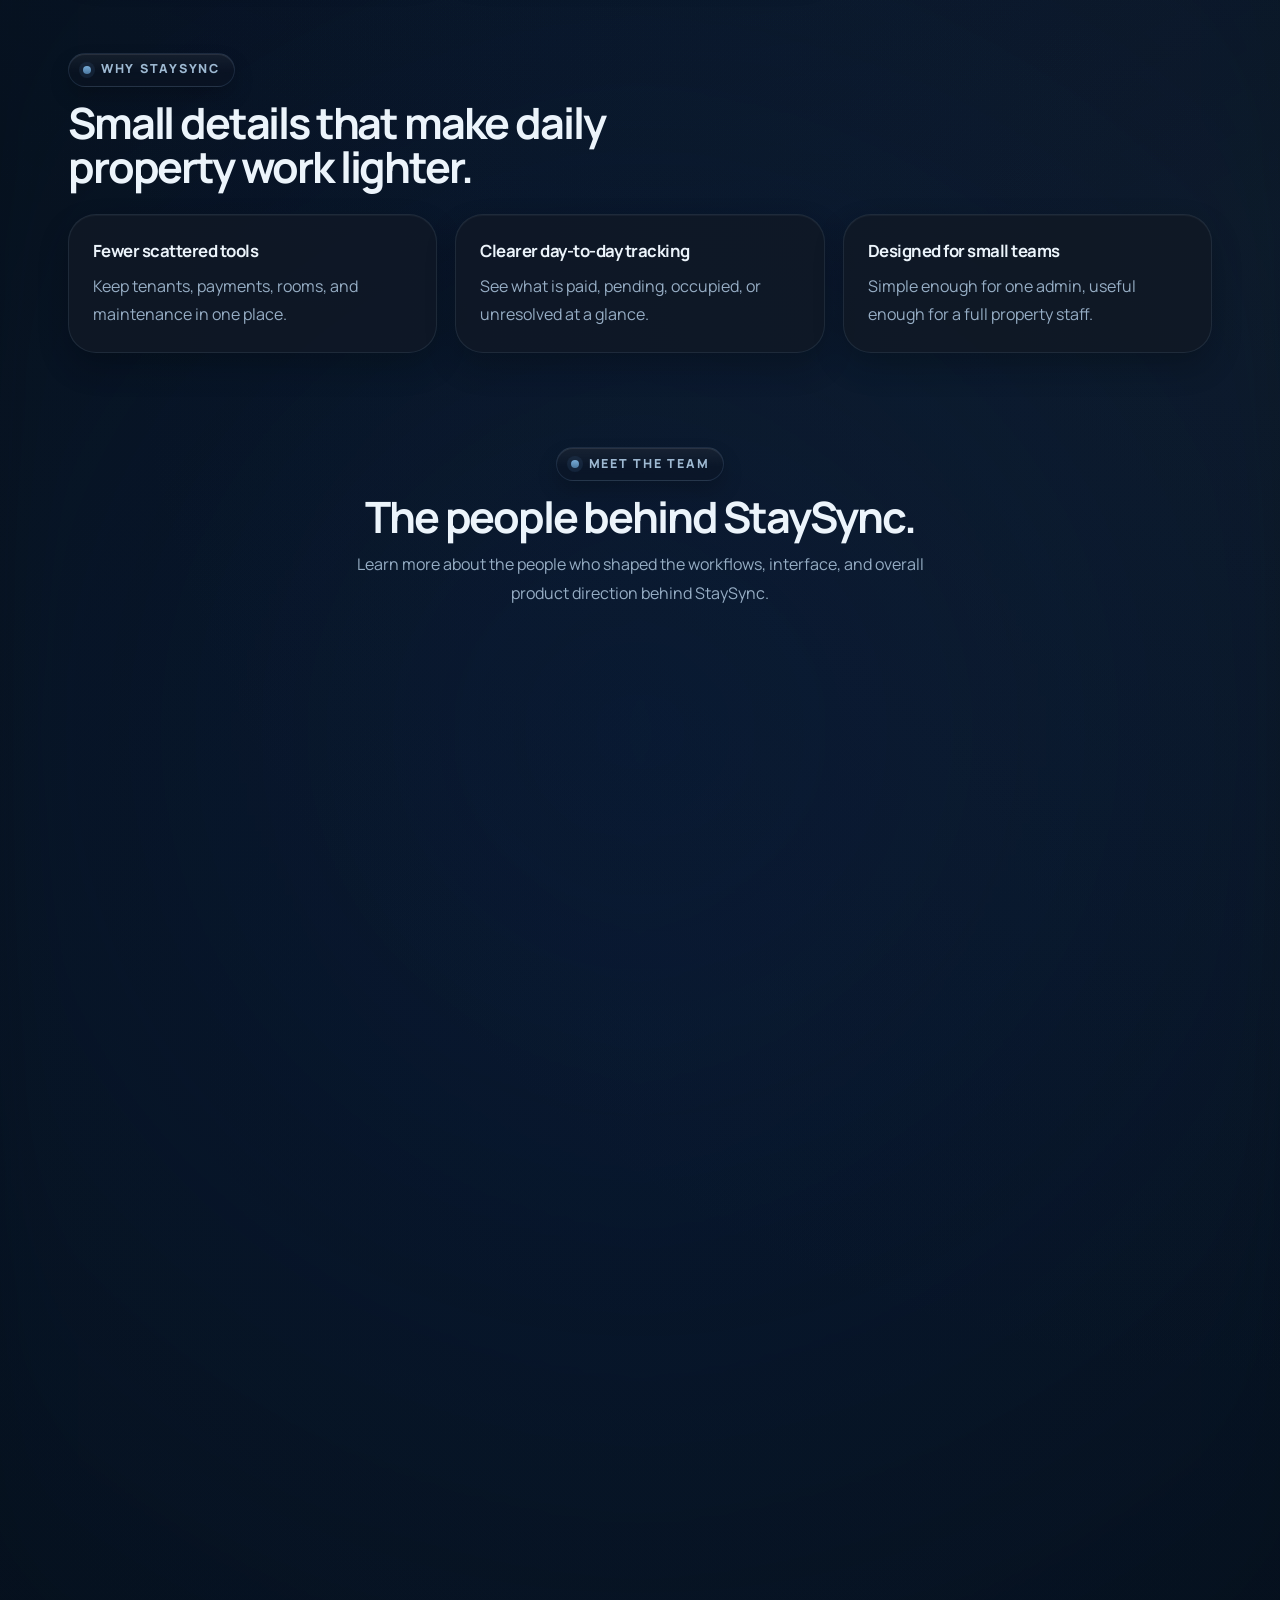
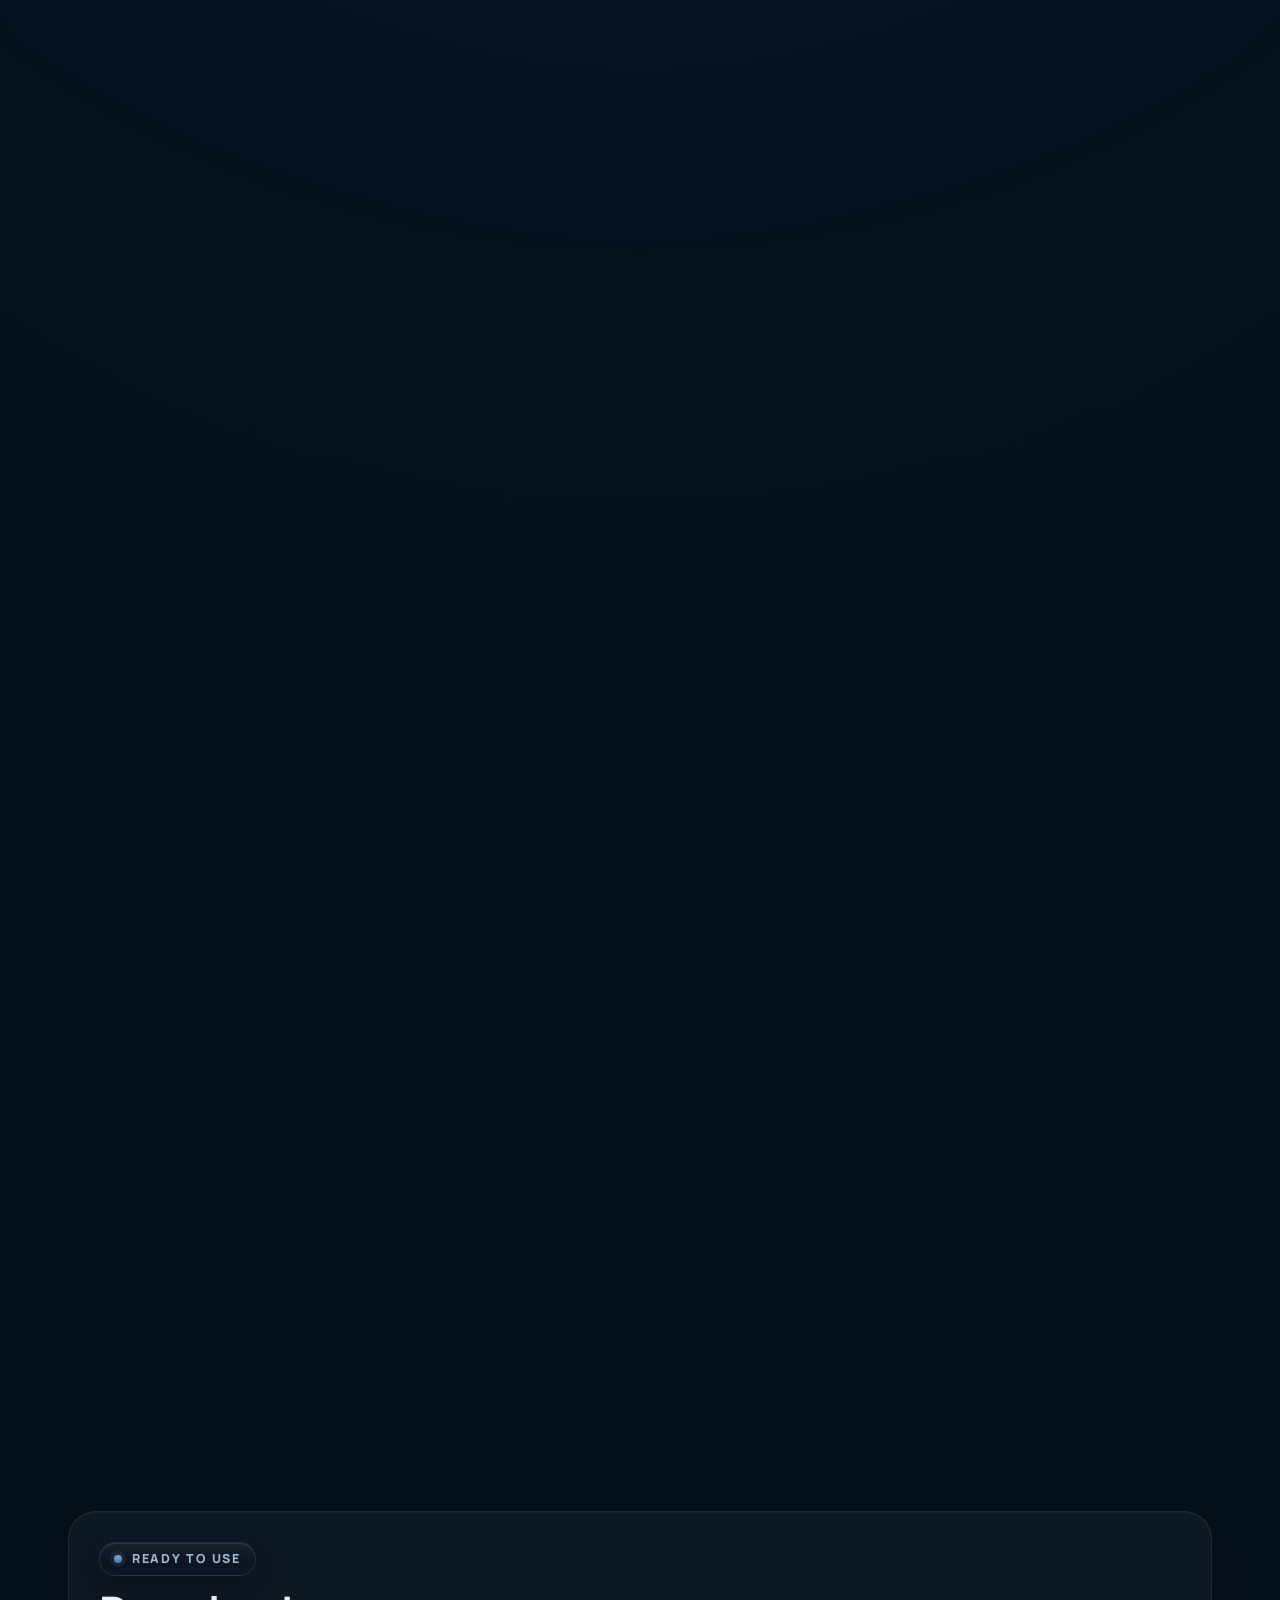
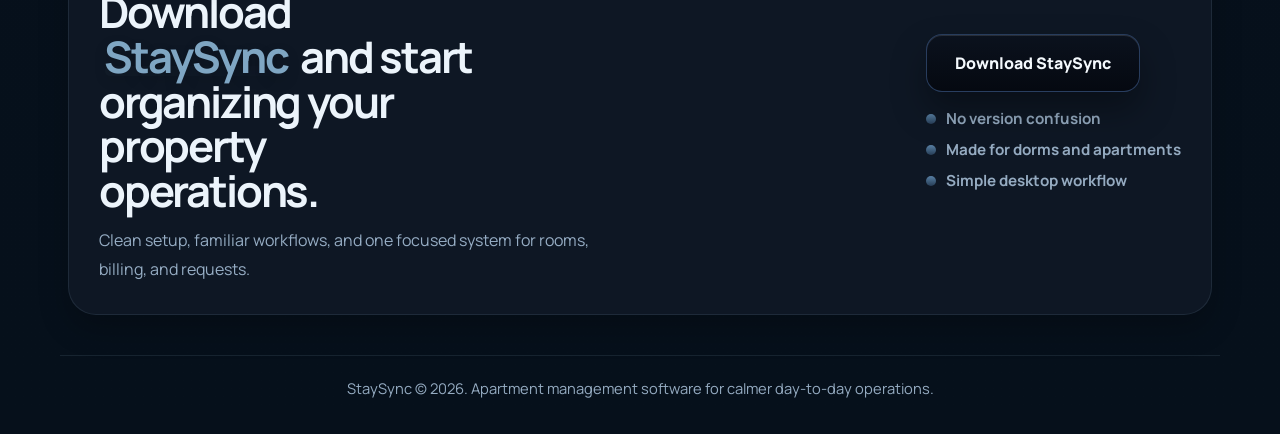
==== commit ba35797c: "Changes: Fully Revamped the color and UI intro" ====
--- a/index.html
+++ b/index.html
@@ -38,13 +38,13 @@
           <svg viewBox="0 0 72 72" role="presentation">
             <defs>
               <linearGradient id="pinGradient" x1="0%" y1="0%" x2="100%" y2="100%">
-                <stop offset="0%" stop-color="#7ea4c1" />
-                <stop offset="55%" stop-color="#4d789d" />
-                <stop offset="100%" stop-color="#315f88" />
+                <stop offset="0%" stop-color="#678caf" />
+                <stop offset="55%" stop-color="#3c648a" />
+                <stop offset="100%" stop-color="#234767" />
               </linearGradient>
               <linearGradient id="towerGradient" x1="0%" y1="0%" x2="100%" y2="100%">
                 <stop offset="0%" stop-color="#eff5fb" />
-                <stop offset="100%" stop-color="#a7c0d4" />
+                <stop offset="100%" stop-color="#98b3c9" />
               </linearGradient>
               <linearGradient id="towerDarkGradient" x1="0%" y1="0%" x2="100%" y2="100%">
                 <stop offset="0%" stop-color="#ffffff" />
@@ -52,22 +52,22 @@
               </linearGradient>
             </defs>
             <path d="M36 7c11.7 0 21.2 9 21.2 20.1 0 14-13.9 24.4-21.2 37.9C28.7 51.5 14.8 41.1 14.8 27.1 14.8 16 24.3 7 36 7Z" fill="url(#pinGradient)" />
-            <path d="M36 61.5c-7.9-13.7-18.6-23.2-18.6-34.3C17.4 17.8 25.5 10 36 10s18.6 7.8 18.6 17.2c0 11.1-10.7 20.6-18.6 34.3Z" fill="none" stroke="#a6c1d7" stroke-width="1.5" stroke-linejoin="round" />
-            <path d="M24.5 34.5 24.5 23.8 38.6 18.3 38.6 44.8 24.5 42.2Z" fill="url(#towerGradient)" stroke="#2a5783" stroke-width="1.5" stroke-linejoin="round" />
-            <path d="M39.8 12.8 52.2 19.5 52.2 40.7 39.8 47.1Z" fill="url(#towerDarkGradient)" stroke="#284f75" stroke-width="1.5" stroke-linejoin="round" />
-            <path d="M38.6 18.3 52.2 19.5 39.8 12.8 24.5 23.8Z" fill="#9eb8cd" opacity="0.55" />
-            <path d="M22.5 45.8c4.8 4.5 20.2 5.5 27.6 0" fill="none" stroke="#5c88aa" stroke-width="4.6" stroke-linecap="round" />
-            <path d="M19 42.6c0-2.6 2.2-4.8 5-4.8 1.2 0 2.2.3 3.1 1 .2-3.2 2.8-5.6 6-5.6 3.5 0 6.3 2.7 6.3 6.2 0 .6-.1 1.1-.2 1.6 1.7.1 3 1.5 3 3.2 0 1.8-1.5 3.3-3.3 3.3H24.1c-2.8 0-5.1-2.2-5.1-4.9Z" fill="#3a6f93" />
+            <path d="M36 61.5c-7.9-13.7-18.6-23.2-18.6-34.3C17.4 17.8 25.5 10 36 10s18.6 7.8 18.6 17.2c0 11.1-10.7 20.6-18.6 34.3Z" fill="none" stroke="#95b1c7" stroke-width="1.5" stroke-linejoin="round" />
+            <path d="M24.5 34.5 24.5 23.8 38.6 18.3 38.6 44.8 24.5 42.2Z" fill="url(#towerGradient)" stroke="#24496d" stroke-width="1.5" stroke-linejoin="round" />
+            <path d="M39.8 12.8 52.2 19.5 52.2 40.7 39.8 47.1Z" fill="url(#towerDarkGradient)" stroke="#203f5d" stroke-width="1.5" stroke-linejoin="round" />
+            <path d="M38.6 18.3 52.2 19.5 39.8 12.8 24.5 23.8Z" fill="#8ea8bf" opacity="0.55" />
+            <path d="M22.5 45.8c4.8 4.5 20.2 5.5 27.6 0" fill="none" stroke="#4e7697" stroke-width="4.6" stroke-linecap="round" />
+            <path d="M19 42.6c0-2.6 2.2-4.8 5-4.8 1.2 0 2.2.3 3.1 1 .2-3.2 2.8-5.6 6-5.6 3.5 0 6.3 2.7 6.3 6.2 0 .6-.1 1.1-.2 1.6 1.7.1 3 1.5 3 3.2 0 1.8-1.5 3.3-3.3 3.3H24.1c-2.8 0-5.1-2.2-5.1-4.9Z" fill="#315d81" />
             <g fill="#ffffff" opacity="0.95">
               <rect x="28.1" y="27.6" width="3.8" height="4.4" rx="0.6" />
               <rect x="34.2" y="25.5" width="3.8" height="4.4" rx="0.6" />
               <rect x="28.1" y="34.6" width="3.8" height="4.4" rx="0.6" />
               <rect x="34.2" y="32.8" width="3.8" height="4.4" rx="0.6" />
-              <rect x="43.2" y="22.8" width="3.2" height="3.6" rx="0.5" fill="#5f88ac" />
-              <rect x="47.9" y="24.1" width="3.2" height="3.6" rx="0.5" fill="#5f88ac" />
-              <rect x="45.5" y="30.1" width="3.2" height="3.6" rx="0.5" fill="#5f88ac" />
+              <rect x="43.2" y="22.8" width="3.2" height="3.6" rx="0.5" fill="#53789c" />
+              <rect x="47.9" y="24.1" width="3.2" height="3.6" rx="0.5" fill="#53789c" />
+              <rect x="45.5" y="30.1" width="3.2" height="3.6" rx="0.5" fill="#53789c" />
             </g>
-            <rect x="31.7" y="42.2" width="3.7" height="6.9" rx="0.7" fill="#315f88" />
+            <rect x="31.7" y="42.2" width="3.7" height="6.9" rx="0.7" fill="#244b6d" />
           </svg>
         </span>
         <div class="brand-stack">
@@ -90,154 +90,188 @@
     <main>
       <section class="hero" id="overview">
         <div class="hero-copy">
-          <span class="eyebrow">Property Management System</span>
-          <h1>Manage rooms, billing, and requests in one place.</h1>
+          <span class="eyebrow hero-badge">All-in-one property management</span>
+          <h1>
+            <span class="hero-title-line">Manage rooms, bills,</span>
+            <span class="hero-title-line">and tenant requests</span>
+            <span class="hero-title-line">from one canvas.</span>
+          </h1>
           <p>
-            StaySync helps apartment and dorm managers handle tenants, rooms, bills,
-            maintenance, and announcements from one clear desktop experience.
+            StaySync gives apartment and dorm managers one polished desktop workspace
+            for residents, billing, maintenance, and property-wide updates.
           </p>
 
           <div class="hero-actions">
             <a class="download-button" href="https://github.com/WiseArcane/JavaThesisProject" target="_blank" rel="noopener noreferrer">Download StaySync</a>
             <span class="button-note">Built for apartment and dorm operations on modern desktops.</span>
           </div>
-
-          <div class="meta-grid">
-            <article class="meta-card">
+        </div>
+
+        <div class="meta-grid">
+          <article class="meta-card meta-card-setup">
+            <div class="meta-card-head">
+              <span class="meta-icon" aria-hidden="true">01</span>
               <span class="meta-label">Setup</span>
-              <strong>Ready in minutes</strong>
-              <p>Download once and start managing tenant records, billing, and maintenance right away.</p>
-            </article>
-            <article class="meta-card">
+            </div>
+            <strong>Ready in minutes</strong>
+            <p>Download once and start managing tenant records, billing, and maintenance right away.</p>
+            <div class="meta-card-foot">
+              <span>Desktop install</span>
+              <strong>One download</strong>
+            </div>
+          </article>
+          <article class="meta-card meta-card-audience">
+            <div class="meta-card-head">
+              <span class="meta-icon" aria-hidden="true">02</span>
               <span class="meta-label">Best for</span>
-              <strong>Dorms and apartment buildings</strong>
-              <p>Designed for landlords, property staff, and on-site administrators.</p>
-            </article>
-          </div>
-        </div>
-
-        <div class="hero-visual" aria-label="App preview">
-          <div class="mockup-window">
-            <div class="mockup-bar">
-              <span></span>
-              <span></span>
-              <span></span>
-            </div>
-            <div class="mockup-content">
-              <aside class="mockup-sidebar">
-                <div class="sidebar-block active"></div>
-                <div class="sidebar-block"></div>
-                <div class="sidebar-block"></div>
-                <div class="sidebar-block small"></div>
-              </aside>
-              <div class="mockup-main">
-                <div class="mockup-panel large">
-                  <div class="panel-line wide"></div>
-                  <div class="panel-line"></div>
-                  <div class="stats-row">
-                    <div class="stat-card"></div>
-                    <div class="stat-card"></div>
-                  </div>
-                </div>
-                <div class="mockup-panel small">
-                  <div class="panel-line"></div>
-                  <div class="panel-line short"></div>
-                  <div class="activity-list">
-                    <div class="activity-item"></div>
-                    <div class="activity-item"></div>
-                    <div class="activity-item"></div>
-                  </div>
-                </div>
-              </div>
-            </div>
-          </div>
+            </div>
+            <strong>Dorms and apartment buildings</strong>
+            <p>Designed for landlords, property staff, and on-site administrators.</p>
+            <div class="meta-card-foot">
+              <span>Ideal teams</span>
+              <strong>Landlord + staff</strong>
+            </div>
+          </article>
         </div>
       </section>
 
       <section class="features" id="features">
-        <article class="feature-card">
+        <div class="features-intro">
+          <span class="eyebrow">Core Features</span>
+          <h2>Built for the three workflows property teams open every day.</h2>
+          <p>Each card highlights the parts of StaySync that keep resident operations, collections, and maintenance easier to manage.</p>
+        </div>
+
+        <article class="feature-card feature-card-portal">
+          <div class="feature-card-head">
+            <span class="feature-icon" aria-hidden="true">TP</span>
+            <span class="feature-tag">Resident experience</span>
+          </div>
           <h2>Tenant portal</h2>
           <p>Give residents one place to view room details, billing status, and service requests.</p>
+          <div class="feature-list" aria-hidden="true">
+            <span>Profiles and room info</span>
+            <span>Billing visibility</span>
+            <span>Request tracking</span>
+          </div>
+          <div class="feature-card-foot">
+            <span>Resident self-service</span>
+            <strong>Always visible</strong>
+          </div>
         </article>
-        <article class="feature-card">
+
+        <article class="feature-card feature-card-billing">
+          <div class="feature-card-head">
+            <span class="feature-icon" aria-hidden="true">BD</span>
+            <span class="feature-tag">Collections</span>
+          </div>
           <h2>Billing and dues</h2>
           <p>Track payments, balances, and recurring charges with a simple, easy-to-review workflow.</p>
+          <div class="feature-list" aria-hidden="true">
+            <span>Recurring charges</span>
+            <span>Payment review</span>
+            <span>Balance tracking</span>
+          </div>
+          <div class="feature-card-foot">
+            <span>Clear monthly flow</span>
+            <strong>Fewer missed payments</strong>
+          </div>
         </article>
-        <article class="feature-card">
+
+        <article class="feature-card feature-card-maintenance">
+          <div class="feature-card-head">
+            <span class="feature-icon" aria-hidden="true">MR</span>
+            <span class="feature-tag">Operations</span>
+          </div>
           <h2>Maintenance requests</h2>
           <p>Log, prioritize, and resolve resident concerns without losing visibility across the property.</p>
+          <div class="feature-list" aria-hidden="true">
+            <span>Central issue queue</span>
+            <span>Priority follow-up</span>
+            <span>Status visibility</span>
+          </div>
+          <div class="feature-card-foot">
+            <span>Issue handling</span>
+            <strong>One shared queue</strong>
+          </div>
         </article>
       </section>
 
       <section class="system-preview" id="preview">
         <div class="section-intro">
           <span class="eyebrow">System Preview</span>
-          <h2>Scroll down to see how StaySync feels inside the workflow.</h2>
+          <h2>Try a quick teaser of how StaySync feels inside the workflow.</h2>
           <p>
-            The preview area stays in view while the page walks through the main parts of the
-            system, from occupancy and billing to maintenance activity.
+            Use the mini demo to switch between core workflows and preview how the desktop app
+            surfaces occupancy, billing, requests, and resident updates.
           </p>
         </div>
 
         <div class="preview-layout">
           <div class="preview-stage">
-            <div class="preview-shell">
+            <div class="preview-shell" id="preview-demo">
               <div class="preview-topbar">
                 <div class="preview-brand">
                   <span class="preview-dot"></span>
                   <span class="preview-dot"></span>
                   <span class="preview-dot"></span>
                 </div>
-                <div class="preview-search">Search tenant, unit, or bill</div>
+                <div class="preview-search" id="demo-search">Search tenant, unit, or bill</div>
               </div>
 
+              <div class="preview-demo-head">
+                <span class="preview-demo-badge">Mini Demo</span>
+                <p>Tap a workflow to preview how the desktop app responds.</p>
+              </div>
+
               <div class="preview-body">
-                <aside class="preview-nav">
-                  <span class="preview-nav-item active">Dashboard</span>
-                  <span class="preview-nav-item">Residents</span>
-                  <span class="preview-nav-item">Billing</span>
-                  <span class="preview-nav-item">Requests</span>
-                  <span class="preview-nav-item">Notices</span>
+                <aside class="preview-nav" aria-label="Preview views">
+                  <button class="preview-nav-item active" type="button" data-preview-view="dashboard">Dashboard</button>
+                  <button class="preview-nav-item" type="button" data-preview-view="residents">Residents</button>
+                  <button class="preview-nav-item" type="button" data-preview-view="billing">Billing</button>
+                  <button class="preview-nav-item" type="button" data-preview-view="requests">Requests</button>
+                  <button class="preview-nav-item" type="button" data-preview-view="notices">Notices</button>
                 </aside>
 
                 <div class="preview-main">
                   <div class="preview-overview">
                     <div class="overview-card">
-                      <span class="overview-label">Occupied units</span>
-                      <strong>48 / 52</strong>
+                      <span class="overview-label" id="demo-stat-label-1">Occupied units</span>
+                      <strong id="demo-stat-value-1">48 / 52</strong>
                     </div>
                     <div class="overview-card">
-                      <span class="overview-label">Paid this week</span>
-                      <strong>&#8369;182,400</strong>
+                      <span class="overview-label" id="demo-stat-label-2">Paid this week</span>
+                      <strong id="demo-stat-value-2">&#8369;182,400</strong>
                     </div>
                     <div class="overview-card">
-                      <span class="overview-label">Open requests</span>
-                      <strong>7 active</strong>
+                      <span class="overview-label" id="demo-stat-label-3">Open requests</span>
+                      <strong id="demo-stat-value-3">7 active</strong>
                     </div>
                   </div>
 
                   <div class="preview-panels">
                     <article class="preview-panel wide">
                       <div class="panel-heading">
-                        <h3>Collections overview</h3>
-                        <span>March summary</span>
+                        <h3 id="demo-primary-title">Collections overview</h3>
+                        <span id="demo-primary-meta">March summary</span>
                       </div>
-                      <div class="chart-bars">
-                        <span class="bar tall"></span>
-                        <span class="bar medium"></span>
-                        <span class="bar tallest"></span>
-                        <span class="bar short"></span>
-                        <span class="bar medium"></span>
-                        <span class="bar tall"></span>
+                      <div class="chart-bars" id="demo-bars" aria-hidden="true">
+                        <span class="bar" data-demo-bar style="height: 138px;"></span>
+                        <span class="bar" data-demo-bar style="height: 104px;"></span>
+                        <span class="bar" data-demo-bar style="height: 174px;"></span>
+                        <span class="bar" data-demo-bar style="height: 64px;"></span>
+                        <span class="bar" data-demo-bar style="height: 104px;"></span>
+                        <span class="bar" data-demo-bar style="height: 138px;"></span>
                       </div>
+                      <p class="preview-panel-copy" id="demo-primary-copy">Weekly collections trend across occupied units and recent payment activity.</p>
                     </article>
 
                     <article class="preview-panel">
                       <div class="panel-heading">
-                        <h3>Recent requests</h3>
-                        <span>Today</span>
+                        <h3 id="demo-secondary-title">Recent requests</h3>
+                        <span id="demo-secondary-meta">Today</span>
                       </div>
-                      <div class="request-list">
+                      <div class="request-list" id="demo-list">
                         <div class="request-row">
                           <strong>Unit 203</strong>
                           <span>Water pressure issue</span>
@@ -259,21 +293,31 @@
           </div>
 
           <div class="preview-notes">
-            <article class="preview-note">
+            <button class="preview-note is-active" type="button" data-preview-view="dashboard">
               <span class="preview-step">01</span>
               <h3>Live occupancy snapshot</h3>
               <p>See which rooms are full, available, or pending move-in without switching tabs.</p>
-            </article>
-            <article class="preview-note">
+            </button>
+            <button class="preview-note" type="button" data-preview-view="residents">
               <span class="preview-step">02</span>
+              <h3>Resident records at a glance</h3>
+              <p>Preview room assignments, move-ins, and resident status without opening a full app.</p>
+            </button>
+            <button class="preview-note" type="button" data-preview-view="billing">
+              <span class="preview-step">03</span>
               <h3>Billing that stays readable</h3>
               <p>Track rent, balances, and paid accounts with simple summaries and quick filters.</p>
-            </article>
-            <article class="preview-note">
-              <span class="preview-step">03</span>
+            </button>
+            <button class="preview-note" type="button" data-preview-view="requests">
+              <span class="preview-step">04</span>
               <h3>Maintenance in one queue</h3>
               <p>Keep resident requests visible, prioritized, and easier to resolve across the property.</p>
-            </article>
+            </button>
+            <button class="preview-note" type="button" data-preview-view="notices">
+              <span class="preview-step">05</span>
+              <h3>Announcements that reach everyone</h3>
+              <p>Show how updates, reminders, and property-wide notices can be sent from one place.</p>
+            </button>
           </div>
         </div>
       </section>
@@ -296,6 +340,81 @@
           <article class="compact-card">
             <strong>Designed for small teams</strong>
             <p>Simple enough for one admin, useful enough for a full property staff.</p>
+          </article>
+        </div>
+      </section>
+
+      <section class="developer-section" id="developers">
+        <div class="developer-header">
+          <span class="eyebrow">Meet The Team</span>
+          <h2>The people behind StaySync.</h2>
+          <p>Learn more about the people who shaped the workflows, interface, and overall product direction behind StaySync.</p>
+        </div>
+
+        <div class="developer-list">
+          <article class="developer-row developer-row-left" data-reveal="left">
+            <div class="developer-media">
+              <img class="developer-photo" src="developers/headshots/rendil.jpg" alt="Portrait of Rendil Robosa" data-fallback="RR" />
+              <span class="developer-photo-fallback" aria-hidden="true">RR</span>
+            </div>
+            <div class="developer-content">
+              <span class="developer-role">Lead Developer</span>
+              <h3>Robosa, Rendil G.</h3>
+              <p>Led interface design, responsive layouts, and overall frontend polish for StaySync.</p>
+              <a class="portfolio-link" href="developers/maindeveloper.html" aria-label="View Rendil Robosa portfolio">View Portfolio</a>
+            </div>
+          </article>
+
+          <article class="developer-row developer-row-right" data-reveal="right">
+            <div class="developer-media">
+              <img class="developer-photo" src="developers/headshots/hannah.jpg" alt="Portrait of Hannah Khrissel Disu Sabado" data-fallback="HS" />
+              <span class="developer-photo-fallback" aria-hidden="true">HS</span>
+            </div>
+            <div class="developer-content">
+              <span class="developer-role">Project Manager</span>
+              <h3>Hannah Khrissel Disu Sabado</h3>
+              <p>Coordinated the team and helped shape tenant, billing, and property workflows.</p>
+              <a class="portfolio-link" href="developers/Hannah-portfolio.html" aria-label="View Hannah Sabado portfolio">View Portfolio</a>
+            </div>
+          </article>
+
+          <article class="developer-row developer-row-left" data-reveal="left">
+            <div class="developer-media">
+              <img class="developer-photo" src="developers/headshots/denver.jpg" alt="Portrait of Jan Denver Marquez" data-fallback="DM" />
+              <span class="developer-photo-fallback" aria-hidden="true">DM</span>
+            </div>
+            <div class="developer-content">
+              <span class="developer-role">Team Member</span>
+              <h3>Marquez, Jan Denver N.</h3>
+              <p>Contributed to product structure, practical decisions, and the overall user experience.</p>
+              <a class="portfolio-link" href="developers/Denver.html" aria-label="View Jan Denver Marquez portfolio">View Portfolio</a>
+            </div>
+          </article>
+
+          <article class="developer-row developer-row-right" data-reveal="right">
+            <div class="developer-media">
+              <img class="developer-photo" src="developers/headshots/jefferson.jpg" alt="Portrait of Jefferson Jazper Asistorga" data-fallback="JA" />
+              <span class="developer-photo-fallback" aria-hidden="true">JA</span>
+            </div>
+            <div class="developer-content">
+              <span class="developer-role">Team Member</span>
+              <h3>Asistorga, Jefferson Jazper</h3>
+              <p>Supported coordination, testing passes, and quality checks across the website.</p>
+              <a class="portfolio-link" href="developers/Asistorga.html" aria-label="View Jefferson Jazper Asistorga portfolio">View Portfolio</a>
+            </div>
+          </article>
+
+          <article class="developer-row developer-row-left" data-reveal="left">
+            <div class="developer-media">
+              <img class="developer-photo" src="developers/headshots/paolo.jpg" alt="Portrait of Paolo Jesse Gonzales" data-fallback="PG" />
+              <span class="developer-photo-fallback" aria-hidden="true">PG</span>
+            </div>
+            <div class="developer-content">
+              <span class="developer-role">Team Member</span>
+              <h3>Gonzales, Paolo Jesse S.</h3>
+              <p>Helped refine content structure, presentation details, and final website polish.</p>
+              <a class="portfolio-link" href="developers/MY-PORTFOLIO.html" aria-label="View Paolo Jesse Gonzales portfolio">View Portfolio</a>
+            </div>
           </article>
         </div>
       </section>
@@ -316,55 +435,9 @@
           </div>
         </div>
       </section>
-
-      <section class="developer-section" id="developers" aria-hidden="true">
-        <div class="developer-header">
-          <span class="eyebrow">Developers</span>
-          <h2>The people behind StaySync.</h2>
-          <p>Open each portfolio to learn more about the team behind StaySync in the same shared visual style.</p>
-        </div>
-
-        <div class="developer-grid">
-          <article class="developer-card">
-            <span class="developer-role">Developer</span>
-            <h3>Robosa, Rendil G.</h3>
-            <p>Focused on interface design, responsive layouts, and user-facing polish.</p>
-            <a class="portfolio-link" href="developers/maindeveloper.html" aria-label="View Developer 01 portfolio">View Portfolio</a>
-          </article>
-
-          <article class="developer-card">
-            <span class="developer-role">Project Manager</span>
-            <h3>Hannah Khrissel Disu Sabado</h3>
-            <p>Worked on workflows for tenants, billing, and property operations.</p>
-            <a class="portfolio-link" href="developers/Hannah-portfolio.html" aria-label="View Developer 02 portfolio">View Portfolio</a>
-          </article>
-
-          <article class="developer-card">
-            <span class="developer-role">Member</span>
-            <h3>Marquez, Jan Denver N.</h3>
-            <p>Helped shape the StaySync experience, structure, and overall product direction.</p>
-            <a class="portfolio-link" href="developers/Denver.html" aria-label="View Developer 03 portfolio">View Portfolio</a>
-          </article>
-
-          <article class="developer-card">
-            <span class="developer-role">Member</span>
-            <h3>Asistorga, Jefferson Jazper</h3>
-            <p>Supported project coordination, testing passes, and overall quality across the site.</p>
-            <a class="portfolio-link" href="developers/Asistorga.html" aria-label="View Developer 04 portfolio">View Portfolio</a>
-          </article>
-
-          <article class="developer-card">
-            <span class="developer-role">Member</span>
-            <h3>Gonzales, Paolo Jesse S.</h3>
-            <p>Contributed to content structure, refinements, and final presentation details.</p>
-            <a class="portfolio-link" href="developers/MY-PORTFOLIO.html" aria-label="View Developer 05 portfolio">View Portfolio</a>
-          </article>
-        </div>
-      </section>
     </main>
 
     <footer class="footer">
-      <button class="footer-button" id="developer-toggle" type="button" aria-controls="developers" aria-expanded="false">View Developers</button>
       <p>StaySync &copy; 2026. Apartment management software for calmer day-to-day operations.</p>
     </footer>
   </div>
@@ -373,8 +446,8 @@
       const root = document.documentElement;
       const darkStyles = document.getElementById("theme-dark-styles");
       const themeToggle = document.getElementById("theme-toggle");
-      const toggle = document.getElementById("developer-toggle");
-      const section = document.getElementById("developers");
+      const previewDemo = document.getElementById("preview-demo");
+      const previewLayout = document.querySelector(".preview-layout");
 
       const applyTheme = (theme) => {
         const resolvedTheme = theme === "light" ? "light" : "dark";
@@ -407,22 +480,310 @@
         });
       }
 
-      if (!toggle || !section) {
-        return;
-      }
-
-      toggle.addEventListener("click", () => {
-        const isOpen = section.classList.toggle("is-open");
-        section.setAttribute("aria-hidden", String(!isOpen));
-        toggle.setAttribute("aria-expanded", String(isOpen));
-        toggle.textContent = isOpen ? "Hide Developers" : "View Developers";
-
-        if (isOpen) {
-          requestAnimationFrame(() => {
-            section.scrollIntoView({ behavior: "smooth", block: "start" });
+      if (previewDemo) {
+        const previewControls = Array.from(document.querySelectorAll("[data-preview-view]"));
+        const demoSearch = document.getElementById("demo-search");
+        const statLabels = [
+          document.getElementById("demo-stat-label-1"),
+          document.getElementById("demo-stat-label-2"),
+          document.getElementById("demo-stat-label-3")
+        ];
+        const statValues = [
+          document.getElementById("demo-stat-value-1"),
+          document.getElementById("demo-stat-value-2"),
+          document.getElementById("demo-stat-value-3")
+        ];
+        const demoPrimaryTitle = document.getElementById("demo-primary-title");
+        const demoPrimaryMeta = document.getElementById("demo-primary-meta");
+        const demoPrimaryCopy = document.getElementById("demo-primary-copy");
+        const demoSecondaryTitle = document.getElementById("demo-secondary-title");
+        const demoSecondaryMeta = document.getElementById("demo-secondary-meta");
+        const demoBars = Array.from(document.querySelectorAll("[data-demo-bar]"));
+        const demoList = document.getElementById("demo-list");
+        const previewOrder = ["dashboard", "residents", "billing", "requests", "notices"];
+        const previewViews = {
+          dashboard: {
+            search: "Search tenant, unit, or bill",
+            stats: [
+              { label: "Occupied units", value: "48 / 52" },
+              { label: "Paid this week", value: "\u20b1182,400" },
+              { label: "Open requests", value: "7 active" }
+            ],
+            primary: {
+              title: "Collections overview",
+              meta: "March summary",
+              copy: "Weekly collections trend across occupied units and recent payment activity.",
+              bars: [138, 104, 174, 64, 104, 138]
+            },
+            secondary: {
+              title: "Recent requests",
+              meta: "Today",
+              items: [
+                { title: "Unit 203", detail: "Water pressure issue" },
+                { title: "Unit 108", detail: "Light replacement" },
+                { title: "Dorm 4B", detail: "Internet concern" }
+              ]
+            }
+          },
+          residents: {
+            search: "Search resident, room, or move-in",
+            stats: [
+              { label: "Active residents", value: "118 total" },
+              { label: "Pending move-ins", value: "3 this week" },
+              { label: "Renewals due", value: "11 soon" }
+            ],
+            primary: {
+              title: "Occupancy activity",
+              meta: "Resident flow",
+              copy: "Preview how room assignments, move-ins, and availability stay visible from one screen.",
+              bars: [96, 122, 146, 118, 88, 132]
+            },
+            secondary: {
+              title: "Recent resident updates",
+              meta: "Latest",
+              items: [
+                { title: "Dorm 2A", detail: "Move-in approved for Friday" },
+                { title: "Unit 305", detail: "Renewal review submitted" },
+                { title: "Unit 101", detail: "Room transfer request pending" }
+              ]
+            }
+          },
+          billing: {
+            search: "Search invoice, balance, or payment",
+            stats: [
+              { label: "Collected this month", value: "\u20b1416,000" },
+              { label: "Due this week", value: "\u20b172,500" },
+              { label: "Accounts overdue", value: "9 tenants" }
+            ],
+            primary: {
+              title: "Billing performance",
+              meta: "Monthly trend",
+              copy: "Show a clear payment snapshot with balances, posted collections, and due accounts in one place.",
+              bars: [112, 154, 128, 166, 142, 184]
+            },
+            secondary: {
+              title: "Upcoming dues",
+              meta: "This week",
+              items: [
+                { title: "Unit 210", detail: "Rent due tomorrow" },
+                { title: "Dorm 1C", detail: "Utility balance pending" },
+                { title: "Unit 412", detail: "Partial payment posted" }
+              ]
+            }
+          },
+          requests: {
+            search: "Search request, issue, or priority",
+            stats: [
+              { label: "Open requests", value: "7 active" },
+              { label: "Urgent issues", value: "2 today" },
+              { label: "Resolved today", value: "5 completed" }
+            ],
+            primary: {
+              title: "Maintenance queue",
+              meta: "Response load",
+              copy: "Turn scattered concerns into one visible queue so urgent issues and follow-ups are easier to manage.",
+              bars: [88, 134, 92, 156, 118, 104]
+            },
+            secondary: {
+              title: "Priority follow-up",
+              meta: "Today",
+              items: [
+                { title: "Unit 203", detail: "Water pressure issue" },
+                { title: "Dorm 4B", detail: "Internet outage escalated" },
+                { title: "Unit 117", detail: "Bathroom leak under review" }
+              ]
+            }
+          },
+          notices: {
+            search: "Search notice, update, or reminder",
+            stats: [
+              { label: "Sent today", value: "4 notices" },
+              { label: "Unread", value: "18 residents" },
+              { label: "Scheduled", value: "2 tomorrow" }
+            ],
+            primary: {
+              title: "Notice engagement",
+              meta: "Communication pulse",
+              copy: "Preview how rent reminders, announcements, and property-wide alerts can be sent from the same workspace.",
+              bars: [72, 118, 164, 96, 142, 126]
+            },
+            secondary: {
+              title: "Recent announcements",
+              meta: "Latest",
+              items: [
+                { title: "Water interruption", detail: "Posted for Building B" },
+                { title: "Rent reminder", detail: "Sent to 32 residents" },
+                { title: "Gate access update", detail: "Scheduled for tomorrow" }
+              ]
+            }
+          }
+        };
+
+        let activePreviewView = "dashboard";
+        let previewTimer = null;
+
+        const renderPreviewList = (items) => {
+          if (!demoList) {
+            return;
+          }
+
+          demoList.innerHTML = items
+            .map(
+              (item) => `
+                <div class="request-row">
+                  <strong>${item.title}</strong>
+                  <span>${item.detail}</span>
+                </div>
+              `
+            )
+            .join("");
+        };
+
+        const setPreviewView = (view) => {
+          const nextView = previewViews[view];
+
+          if (!nextView) {
+            return;
+          }
+
+          activePreviewView = view;
+
+          if (demoSearch) {
+            demoSearch.textContent = nextView.search;
+          }
+
+          nextView.stats.forEach((stat, index) => {
+            if (statLabels[index]) {
+              statLabels[index].textContent = stat.label;
+            }
+
+            if (statValues[index]) {
+              statValues[index].textContent = stat.value;
+            }
+          });
+
+          if (demoPrimaryTitle) {
+            demoPrimaryTitle.textContent = nextView.primary.title;
+          }
+
+          if (demoPrimaryMeta) {
+            demoPrimaryMeta.textContent = nextView.primary.meta;
+          }
+
+          if (demoPrimaryCopy) {
+            demoPrimaryCopy.textContent = nextView.primary.copy;
+          }
+
+          if (demoSecondaryTitle) {
+            demoSecondaryTitle.textContent = nextView.secondary.title;
+          }
+
+          if (demoSecondaryMeta) {
+            demoSecondaryMeta.textContent = nextView.secondary.meta;
+          }
+
+          demoBars.forEach((bar, index) => {
+            const height = nextView.primary.bars[index] ?? 96;
+            bar.style.height = `${height}px`;
+          });
+
+          renderPreviewList(nextView.secondary.items);
+
+          previewControls.forEach((control) => {
+            const isActive = control.dataset.previewView === view;
+            control.classList.toggle("active", isActive);
+            control.classList.toggle("is-active", isActive);
+            control.setAttribute("aria-pressed", String(isActive));
+          });
+        };
+
+        const stopPreviewTimer = () => {
+          if (!previewTimer) {
+            return;
+          }
+
+          window.clearInterval(previewTimer);
+          previewTimer = null;
+        };
+
+        const startPreviewTimer = () => {
+          stopPreviewTimer();
+          previewTimer = window.setInterval(() => {
+            const currentIndex = previewOrder.indexOf(activePreviewView);
+            const nextIndex = (currentIndex + 1) % previewOrder.length;
+            setPreviewView(previewOrder[nextIndex]);
+          }, 4400);
+        };
+
+        previewControls.forEach((control) => {
+          control.addEventListener("click", () => {
+            const view = control.dataset.previewView;
+            setPreviewView(view);
+            startPreviewTimer();
+          });
+        });
+
+        if (previewLayout) {
+          previewLayout.addEventListener("mouseenter", stopPreviewTimer);
+          previewLayout.addEventListener("mouseleave", startPreviewTimer);
+          previewLayout.addEventListener("focusin", stopPreviewTimer);
+          previewLayout.addEventListener("focusout", () => {
+            window.setTimeout(() => {
+              if (!previewLayout.contains(document.activeElement)) {
+                startPreviewTimer();
+              }
+            }, 0);
           });
         }
+
+        setPreviewView(activePreviewView);
+        startPreviewTimer();
+      }
+
+      const developerRows = Array.from(document.querySelectorAll(".developer-row"));
+
+      document.querySelectorAll(".developer-photo").forEach((photo) => {
+        const row = photo.closest(".developer-row");
+
+        if (!row) {
+          return;
+        }
+
+        const markLoaded = () => {
+          if (photo.naturalWidth > 0) {
+            row.classList.add("has-photo");
+          }
+        };
+
+        if (photo.complete) {
+          markLoaded();
+        } else {
+          photo.addEventListener("load", markLoaded, { once: true });
+        }
       });
+
+      if ("IntersectionObserver" in window) {
+        const developerObserver = new IntersectionObserver(
+          (entries, observer) => {
+            entries.forEach((entry) => {
+              if (!entry.isIntersecting) {
+                return;
+              }
+
+              entry.target.classList.add("is-visible");
+              observer.unobserve(entry.target);
+            });
+          },
+          {
+            threshold: 0.22,
+            rootMargin: "0px 0px -8% 0px"
+          }
+        );
+
+        developerRows.forEach((row) => developerObserver.observe(row));
+      } else {
+        developerRows.forEach((row) => row.classList.add("is-visible"));
+      }
     })();
   </script>
 </body>
--- a/style.css
+++ b/style.css
@@ -1,5 +1,7 @@
 :root {
   color-scheme: light;
+  --sticky-topbar-offset: 20px;
+  --topbar-anchor-offset: 144px;
   --bg: #e8eef5;
   --bg-deep: #dce5f0;
   --surface: rgba(247, 250, 253, 0.92);
@@ -23,14 +25,23 @@
 
 html {
   scroll-behavior: smooth;
+  scroll-padding-top: var(--topbar-anchor-offset);
+  overflow-x: clip;
+  background-color: var(--bg);
 }
 
 body {
   margin: 0;
   min-height: 100vh;
+  width: 100%;
+  position: relative;
+  overflow-x: clip;
   font-family: "Manrope", sans-serif;
   color: var(--text);
+  background-color: var(--bg);
   background:
+    radial-gradient(circle at 18% 18%, rgba(164, 195, 225, 0.28), transparent 22%),
+    radial-gradient(circle at 78% 12%, rgba(124, 159, 193, 0.2), transparent 18%),
     radial-gradient(circle at top left, rgba(255, 255, 255, 0.88), transparent 28%),
     radial-gradient(circle at right center, rgba(141, 167, 194, 0.24), transparent 30%),
     linear-gradient(180deg, #f3f7fb 0%, var(--bg) 100%);
@@ -52,14 +63,89 @@
     ),
     linear-gradient(90deg, rgba(255, 255, 255, 0.08) 1px, transparent 1px);
   background-size: auto, 56px 56px;
+  background-position: 0 18px, 0 0;
   opacity: 0.45;
-  mask-image: linear-gradient(180deg, rgba(0, 0, 0, 0.42), transparent 90%);
+  mask-image: linear-gradient(
+    180deg,
+    rgba(0, 0, 0, 0) 0,
+    rgba(0, 0, 0, 0.2) 22px,
+    rgba(0, 0, 0, 0.42) 56px,
+    transparent 90%
+  );
+  z-index: 0;
+}
+
+body::after {
+  content: "";
+  position: fixed;
+  inset: -12% -10% -20%;
+  pointer-events: none;
+  background:
+    radial-gradient(circle at 18% 34%, rgba(95, 172, 244, 0.22), transparent 24%),
+    radial-gradient(circle at 68% 18%, rgba(79, 117, 205, 0.16), transparent 22%),
+    radial-gradient(circle at 50% 78%, rgba(136, 170, 203, 0.12), transparent 26%);
+  filter: blur(20px);
+  z-index: 0;
 }
 
 .page-shell {
+  position: relative;
+  z-index: 1;
   width: min(1160px, calc(100% - 40px));
   margin: 0 auto;
   padding: 28px 0 36px;
+  isolation: isolate;
+}
+
+.page-shell::before {
+  content: "";
+  position: absolute;
+  top: -140px;
+  left: calc(50% - 50vw - 2px);
+  right: calc(50% - 50vw - 2px);
+  height: calc(min(48rem, 62vw) + 180px);
+  pointer-events: none;
+  background:
+    radial-gradient(circle at 18% 10%, rgba(126, 177, 228, 0.2), transparent 22%),
+    radial-gradient(circle at 82% 6%, rgba(115, 152, 196, 0.14), transparent 20%),
+    radial-gradient(circle at 50% 12%, rgba(96, 151, 212, 0.14), transparent 26%);
+  filter: blur(22px);
+  z-index: -1;
+}
+
+main {
+  position: relative;
+  isolation: isolate;
+}
+
+main::before,
+main::after {
+  content: "";
+  position: absolute;
+  left: calc(50% - 50vw - 2px);
+  right: calc(50% - 50vw - 2px);
+  pointer-events: none;
+}
+
+main::before {
+  top: calc(-1 * var(--sticky-topbar-offset) - 132px);
+  bottom: 0;
+  background:
+    radial-gradient(circle at 18% 8%, rgba(126, 177, 228, 0.16), transparent 24%),
+    radial-gradient(circle at 82% 8%, rgba(115, 152, 196, 0.12), transparent 22%),
+    radial-gradient(circle at 50% 18%, rgba(96, 151, 212, 0.1), transparent 30%);
+  z-index: -2;
+}
+
+main::after {
+  top: calc(-1 * var(--sticky-topbar-offset) - 152px);
+  bottom: 8%;
+  background:
+    radial-gradient(circle at 20% 14%, rgba(95, 172, 244, 0.14), transparent 26%),
+    radial-gradient(circle at 72% 12%, rgba(136, 170, 203, 0.12), transparent 24%),
+    radial-gradient(circle at 50% 54%, rgba(140, 174, 197, 0.08), transparent 30%);
+  filter: blur(30px);
+  z-index: -1;
 }
 
 .topbar,
@@ -107,45 +193,30 @@
 }
 
 .topbar {
-  position: relative;
+  position: sticky;
+  top: var(--sticky-topbar-offset);
+  z-index: 1000;
   display: flex;
   align-items: center;
   justify-content: space-between;
   gap: 18px;
-  overflow: hidden;
-  padding: 18px 20px 18px 18px;
-  border: 1px solid rgba(31, 47, 72, 0.28);
-  border-radius: 30px;
-  background:
-    linear-gradient(180deg, rgba(251, 253, 255, 0.96), rgba(236, 242, 248, 0.92));
-  backdrop-filter: blur(14px);
-  box-shadow: var(--shadow-soft);
-  transition: transform 220ms ease, box-shadow 220ms ease, border-color 220ms ease;
-}
-
-.topbar::before {
-  content: "";
-  position: absolute;
-  inset: 0;
-  background:
-    radial-gradient(circle at top left, rgba(255, 255, 255, 0.94), transparent 32%),
-    linear-gradient(90deg, rgba(255, 255, 255, 0.18), transparent 55%);
-  pointer-events: none;
-}
-
-.topbar::after {
-  content: "";
-  position: absolute;
-  inset: 6px;
-  border: 1px solid rgba(255, 255, 255, 0.35);
-  border-radius: 24px;
-  pointer-events: none;
+  overflow: visible;
+  padding: 6px 0;
+  border: none;
+  border-radius: 0;
+  background: transparent;
+  backdrop-filter: none;
+  box-shadow: none;
+  transition: none;
+}
+
+section[id] {
+  scroll-margin-top: var(--topbar-anchor-offset);
 }
 
 .topbar:hover {
-  transform: translateY(-2px);
-  border-color: rgba(27, 44, 69, 0.42);
-  box-shadow: 0 20px 38px rgba(36, 52, 75, 0.16);
+  transform: none;
+  box-shadow: none;
 }
 
 .brand {
@@ -323,49 +394,29 @@
     inset 0 1px 0 rgba(255, 255, 255, 0.24);
 }
 
-.hero {
-  display: grid;
-  grid-template-columns: minmax(0, 1.02fr) minmax(320px, 0.98fr);
-  gap: 54px;
-  align-items: center;
-  padding: 72px 8px 48px;
-}
-
-.hero-copy h1 {
-  margin: 14px 0 18px;
-  font-size: clamp(2.9rem, 5vw, 4.8rem);
-  line-height: 0.96;
-  letter-spacing: -0.055em;
-  max-width: 10ch;
-}
-
-.hero-copy p {
-  margin: 0;
-  max-width: 600px;
-  font-size: 1.08rem;
-  line-height: 1.8;
-  color: var(--text-soft);
-}
-
 .eyebrow {
+  position: relative;
   display: inline-flex;
   align-items: center;
-  gap: 8px;
-  padding: 9px 14px;
+  gap: 10px;
+  width: fit-content;
+  min-height: 34px;
+  padding: 0 14px;
+  border: 1px solid rgba(58, 111, 147, 0.14);
   border-radius: 999px;
-  border: 1px solid rgba(36, 58, 87, 0.32);
-  background: linear-gradient(180deg, #dce8f2, #c1d3e3);
-  color: #21354c;
-  font-size: 0.92rem;
-  font-weight: 700;
-  box-shadow: inset 0 1px 0 rgba(255, 255, 255, 0.24);
-  transition: transform 220ms ease, box-shadow 220ms ease, filter 220ms ease;
-}
-
-.eyebrow:hover {
-  transform: translateY(-2px);
-  box-shadow: 0 10px 18px rgba(41, 63, 94, 0.14), inset 0 1px 0 rgba(255, 255, 255, 0.24);
-  filter: brightness(1.03);
+  background:
+    linear-gradient(180deg, rgba(255, 255, 255, 0.2), rgba(255, 255, 255, 0) 58%),
+    rgba(241, 246, 251, 0.6);
+  color: var(--accent);
+  font-size: 0.78rem;
+  font-weight: 800;
+  line-height: 1;
+  letter-spacing: 0.14em;
+  text-transform: uppercase;
+  box-shadow:
+    inset 0 1px 0 rgba(255, 255, 255, 0.44),
+    0 10px 20px rgba(54, 72, 96, 0.08);
+  backdrop-filter: blur(10px);
 }
 
 .eyebrow::before {
@@ -373,15 +424,143 @@
   width: 8px;
   height: 8px;
   border-radius: 999px;
-  background: rgba(34, 60, 92, 0.72);
+  background: linear-gradient(180deg, #78acd7, #436d94);
+  box-shadow: 0 0 0 4px rgba(114, 160, 205, 0.12);
+}
+
+.eyebrow:hover {
+  transform: translateY(-1px);
+  border-color: rgba(58, 111, 147, 0.22);
+  box-shadow:
+    inset 0 1px 0 rgba(255, 255, 255, 0.48),
+    0 12px 22px rgba(54, 72, 96, 0.1);
+}
+
+.hero {
+  position: relative;
+  display: flex;
+  flex-direction: column;
+  align-items: center;
+  width: 100%;
+  gap: 28px;
+  overflow: visible;
+  padding: 104px 8px 44px;
+  text-align: center;
+  isolation: isolate;
+}
+
+.hero::before {
+  content: "";
+  position: absolute;
+  top: calc(-1 * var(--sticky-topbar-offset) - 88px);
+  bottom: 24%;
+  left: calc(50% - 50vw - 2px);
+  right: calc(50% - 50vw - 2px);
+  background: radial-gradient(circle, rgba(70, 154, 234, 0.34), rgba(70, 154, 234, 0));
+  filter: blur(28px);
+  z-index: -2;
+}
+
+.hero::after {
+  content: "";
+  position: absolute;
+  top: calc(-1 * var(--sticky-topbar-offset) - 64px);
+  bottom: 6%;
+  left: calc(50% - 50vw - 2px);
+  right: calc(50% - 50vw - 2px);
+  background:
+    radial-gradient(circle at 28% 50%, rgba(94, 190, 255, 0.24), transparent 26%),
+    linear-gradient(135deg, rgba(27, 87, 206, 0.38), rgba(25, 72, 172, 0.14) 46%, rgba(0, 0, 0, 0) 74%);
+  filter: blur(26px);
+  transform: rotate(-10deg);
+  z-index: -1;
+}
+
+.hero-copy {
+  position: relative;
+  z-index: 2;
+  max-width: 820px;
+}
+
+.hero-copy h1 {
+  margin: 18px auto 20px;
+  font-size: clamp(3.5rem, 8vw, 6.35rem);
+  line-height: 0.9;
+  letter-spacing: -0.08em;
+  max-width: 13ch;
+}
+
+.hero-title-line {
+  display: block;
+  white-space: nowrap;
+}
+
+.hero-copy p {
+  margin: 0 auto;
+  max-width: 680px;
+  font-size: 1.15rem;
+  line-height: 1.75;
+  color: var(--text-soft);
+}
+
+.hero .eyebrow {
+  position: relative;
+  display: inline-flex;
+  align-items: center;
+  gap: 10px;
+  min-height: 46px;
+  padding: 9px 16px;
+  border: 1px solid rgba(110, 158, 209, 0.34);
+  border-radius: 999px;
+  background:
+    linear-gradient(180deg, rgba(16, 34, 58, 0.78), rgba(10, 22, 40, 0.88));
+  color: #f3f9ff;
+  font-size: 0.95rem;
+  font-weight: 800;
+  line-height: 1;
+  box-shadow:
+    0 18px 34px rgba(26, 52, 92, 0.2),
+    inset 0 1px 0 rgba(255, 255, 255, 0.18);
+  backdrop-filter: blur(14px);
+}
+
+.hero .eyebrow::before {
+  width: 9px;
+  height: 9px;
+  background: linear-gradient(180deg, #9fd9ff, #49a3ff);
+  box-shadow:
+    0 0 0 4px rgba(91, 169, 238, 0.16),
+    0 0 18px rgba(90, 184, 255, 0.48);
+}
+
+.hero .eyebrow:hover {
+  transform: translateY(-2px);
+  box-shadow:
+    0 22px 40px rgba(26, 52, 92, 0.24),
+    inset 0 1px 0 rgba(255, 255, 255, 0.22);
+}
+
+.hero-badge {
+  letter-spacing: 0.01em;
+}
+
+.hero-badge::after {
+  content: "";
+  position: absolute;
+  inset: 1px;
+  border-radius: inherit;
+  background:
+    linear-gradient(180deg, rgba(255, 255, 255, 0.14), rgba(255, 255, 255, 0) 44%),
+    radial-gradient(circle at 16% 24%, rgba(110, 190, 255, 0.18), transparent 26%);
+  pointer-events: none;
 }
 
 .hero-actions {
   display: flex;
-  flex-wrap: wrap;
-  align-items: center;
-  gap: 16px 18px;
-  margin-top: 34px;
+  flex-direction: column;
+  align-items: center;
+  gap: 14px;
+  margin-top: 30px;
 }
 
 .download-button {
@@ -389,19 +568,20 @@
   display: inline-flex;
   align-items: center;
   justify-content: center;
-  min-height: 56px;
+  min-height: 58px;
   overflow: hidden;
   padding: 0 28px;
-  border-radius: 18px;
-  border: 1px solid rgba(31, 53, 82, 0.46);
-  background: linear-gradient(180deg, #5f88ac, #3c678e 62%, #2c5278);
+  border-radius: 16px;
+  border: 1px solid rgba(17, 31, 49, 0.74);
+  background:
+    linear-gradient(180deg, rgba(17, 24, 36, 0.98), rgba(11, 16, 26, 0.98));
   color: #f4f8fc;
   font-size: 1rem;
   font-weight: 800;
   text-decoration: none;
   box-shadow:
-    0 12px 24px rgba(41, 63, 94, 0.2),
-    inset 0 1px 0 rgba(255, 255, 255, 0.26);
+    0 16px 36px rgba(3, 9, 20, 0.28),
+    inset 0 1px 0 rgba(255, 255, 255, 0.14);
   transition: transform 180ms ease, box-shadow 180ms ease, filter 180ms ease;
 }
 
@@ -409,9 +589,9 @@
 .download-button:focus-visible {
   transform: translateY(-2px);
   box-shadow:
-    0 16px 32px rgba(41, 63, 94, 0.28),
-    inset 0 1px 0 rgba(255, 255, 255, 0.34);
-  filter: brightness(1.02);
+    0 20px 40px rgba(3, 9, 20, 0.34),
+    inset 0 1px 0 rgba(255, 255, 255, 0.18);
+  filter: brightness(1.05);
 }
 
 .download-button:focus-visible {
@@ -420,15 +600,462 @@
 }
 
 .button-note {
+  display: block;
+  max-width: 520px;
   font-size: 0.95rem;
+  line-height: 1.6;
   color: var(--text-soft);
 }
 
+.hero-visual {
+  position: relative;
+  z-index: 2;
+  width: min(100%, 980px);
+  margin-top: 18px;
+}
+
+.hero-visual::before {
+  content: "";
+  position: absolute;
+  inset: 12% 10% -12%;
+  border-radius: 50%;
+  background: radial-gradient(circle, rgba(20, 119, 255, 0.28), rgba(20, 119, 255, 0));
+  filter: blur(36px);
+  z-index: -1;
+}
+
+.showcase-shell {
+  position: relative;
+  overflow: hidden;
+  padding: 20px;
+  border: 1px solid rgba(33, 55, 86, 0.6);
+  border-radius: 34px;
+  background:
+    linear-gradient(180deg, rgba(10, 18, 30, 0.96), rgba(5, 9, 17, 0.98));
+  box-shadow:
+    0 36px 80px rgba(2, 7, 20, 0.4),
+    inset 0 1px 0 rgba(255, 255, 255, 0.06);
+}
+
+.showcase-shell::before {
+  content: "";
+  position: absolute;
+  inset: 0;
+  background:
+    radial-gradient(circle at 18% 24%, rgba(46, 142, 255, 0.16), transparent 24%),
+    linear-gradient(145deg, rgba(20, 54, 104, 0.22), rgba(0, 0, 0, 0) 56%);
+  pointer-events: none;
+}
+
+.showcase-toolbar {
+  display: flex;
+  gap: 8px;
+  padding: 0 0 16px;
+}
+
+.showcase-toolbar span {
+  width: 10px;
+  height: 10px;
+  border-radius: 50%;
+  border: 1px solid rgba(119, 149, 186, 0.18);
+  background: rgba(85, 112, 148, 0.5);
+}
+
+.showcase-blank {
+  min-height: 560px;
+  border: 1px solid rgba(52, 81, 119, 0.42);
+  border-radius: 28px;
+  background: linear-gradient(180deg, rgba(11, 18, 29, 0.84), rgba(8, 14, 24, 0.88));
+  box-shadow:
+    inset 0 1px 0 rgba(255, 255, 255, 0.03),
+    inset 0 0 0 1px rgba(255, 255, 255, 0.01);
+}
+
+.showcase-body {
+  display: grid;
+  grid-template-columns: minmax(0, 1.35fr) minmax(260px, 0.8fr);
+  gap: 20px;
+  align-items: stretch;
+}
+
+.showcase-media-panel,
+.showcase-form-card {
+  position: relative;
+  min-width: 0;
+  border: 1px solid rgba(52, 81, 119, 0.42);
+  border-radius: 24px;
+  background: linear-gradient(180deg, rgba(11, 18, 29, 0.96), rgba(10, 17, 27, 0.92));
+  box-shadow:
+    inset 0 1px 0 rgba(255, 255, 255, 0.03),
+    0 18px 34px rgba(3, 9, 20, 0.16);
+}
+
+.showcase-media-panel {
+  padding: 16px;
+}
+
+.showcase-media {
+  display: flex;
+  flex-direction: column;
+  gap: 16px;
+  padding: 18px;
+  min-height: 340px;
+  border-radius: 20px;
+  border: 1px solid rgba(62, 92, 132, 0.28);
+  background:
+    linear-gradient(180deg, rgba(9, 15, 24, 0.92), rgba(11, 18, 28, 0.94)),
+    radial-gradient(circle at 18% 14%, rgba(68, 118, 184, 0.16), transparent 24%);
+  box-shadow:
+    inset 0 0 0 1px rgba(255, 255, 255, 0.015),
+    inset 0 -24px 60px rgba(0, 0, 0, 0.16);
+}
+
+.showcase-window-head,
+.showcase-list-head,
+.showcase-row,
+.showcase-detail-copy {
+  display: flex;
+  align-items: center;
+  justify-content: space-between;
+  gap: 12px;
+}
+
+.showcase-window-head {
+  align-items: flex-start;
+  margin-bottom: 2px;
+}
+
+.showcase-window-label,
+.showcase-list-head span,
+.showcase-stat-card span,
+.showcase-detail-copy span,
+.showcase-row-copy span,
+.showcase-window-meta {
+  color: rgba(173, 196, 222, 0.8);
+}
+
+.showcase-window-label {
+  display: block;
+  font-size: 0.72rem;
+  font-weight: 800;
+  letter-spacing: 0.14em;
+  text-transform: uppercase;
+}
+
+.showcase-window-title {
+  display: block;
+  margin-top: 8px;
+  color: #f3f8fd;
+  font-size: 1.08rem;
+  line-height: 1.15;
+  letter-spacing: -0.03em;
+}
+
+.showcase-window-meta {
+  flex-shrink: 0;
+  padding: 7px 11px;
+  border: 1px solid rgba(72, 103, 144, 0.26);
+  border-radius: 999px;
+  background: rgba(15, 24, 37, 0.56);
+  font-size: 0.74rem;
+  font-weight: 700;
+}
+
+.showcase-summary-grid {
+  display: grid;
+  grid-template-columns: repeat(3, minmax(0, 1fr));
+  gap: 10px;
+}
+
+.showcase-stat-card,
+.showcase-list-card {
+  position: relative;
+  overflow: hidden;
+  border: 1px solid rgba(67, 98, 140, 0.2);
+  border-radius: 16px;
+  background: rgba(12, 20, 31, 0.74);
+  box-shadow: inset 0 1px 0 rgba(255, 255, 255, 0.03);
+}
+
+.showcase-stat-card {
+  min-height: 82px;
+  padding: 13px 14px;
+}
+
+.showcase-stat-card span,
+.showcase-detail-copy span,
+.showcase-row-copy span {
+  font-size: 0.74rem;
+  font-weight: 700;
+  letter-spacing: 0.04em;
+}
+
+.showcase-stat-card strong {
+  position: relative;
+  z-index: 1;
+  display: block;
+  margin-top: 16px;
+  color: #f2f8ff;
+  font-size: 1rem;
+  letter-spacing: -0.025em;
+}
+
+.showcase-stat-glow {
+  position: absolute;
+  right: -10px;
+  bottom: -16px;
+  width: 72px;
+  height: 72px;
+  border-radius: 50%;
+  opacity: 0.5;
+  filter: blur(8px);
+}
+
+.showcase-stat-glow.cool {
+  background: radial-gradient(circle, rgba(78, 154, 223, 0.34), rgba(78, 154, 223, 0));
+}
+
+.showcase-stat-glow.accent {
+  background: radial-gradient(circle, rgba(69, 112, 191, 0.36), rgba(69, 112, 191, 0));
+}
+
+.showcase-stat-glow.warning {
+  background: radial-gradient(circle, rgba(181, 131, 69, 0.34), rgba(181, 131, 69, 0));
+}
+
+.showcase-stat-glow.success {
+  background: radial-gradient(circle, rgba(74, 180, 159, 0.3), rgba(74, 180, 159, 0));
+}
+
+.showcase-list-card {
+  flex: 1;
+  padding: 14px;
+}
+
+.showcase-list-head {
+  margin-bottom: 10px;
+}
+
+.showcase-list-head strong,
+.showcase-row-copy strong,
+.showcase-detail-copy strong {
+  color: #edf6ff;
+}
+
+.showcase-list-head strong {
+  font-size: 0.92rem;
+}
+
+.showcase-list-head span,
+.showcase-window-meta {
+  font-size: 0.76rem;
+  font-weight: 700;
+}
+
+.showcase-list {
+  display: grid;
+  gap: 8px;
+}
+
+.showcase-row {
+  padding: 12px 13px;
+  border: 1px solid rgba(67, 98, 140, 0.14);
+  border-radius: 16px;
+  background: rgba(13, 22, 34, 0.5);
+}
+
+.showcase-row-copy {
+  min-width: 0;
+}
+
+.showcase-row-copy strong,
+.showcase-row-copy span {
+  display: block;
+}
+
+.showcase-row-copy strong {
+  font-size: 0.9rem;
+}
+
+.showcase-row-copy span {
+  margin-top: 4px;
+  line-height: 1.4;
+}
+
+.showcase-row-status {
+  flex-shrink: 0;
+  padding: 6px 10px;
+  border-radius: 999px;
+  font-size: 0.72rem;
+  font-weight: 800;
+  line-height: 1;
+}
+
+.showcase-row-status.accent {
+  background: rgba(56, 95, 154, 0.14);
+  color: #a7ccff;
+}
+
+.showcase-row-status.success {
+  background: rgba(47, 133, 110, 0.13);
+  color: #95e1c6;
+}
+
+.showcase-row-status.warning {
+  background: rgba(156, 111, 51, 0.14);
+  color: #ffd59f;
+}
+
+.showcase-media::before {
+  content: "";
+  position: absolute;
+  inset: 0;
+  border-radius: inherit;
+  background:
+    linear-gradient(90deg, rgba(255, 255, 255, 0.018) 1px, transparent 1px),
+    linear-gradient(180deg, rgba(255, 255, 255, 0.018) 1px, transparent 1px);
+  background-size: 48px 48px;
+  opacity: 0.34;
+  pointer-events: none;
+}
+
+.showcase-shortcuts {
+  display: flex;
+  flex-wrap: wrap;
+  gap: 8px;
+  margin-top: 12px;
+}
+
+.showcase-shortcut {
+  display: inline-flex;
+  align-items: center;
+  justify-content: center;
+  min-height: 40px;
+  padding: 0 15px;
+  border-radius: 12px;
+  border: 1px solid rgba(45, 71, 107, 0.28);
+  background: rgba(13, 20, 31, 0.58);
+  color: rgba(214, 231, 248, 0.84);
+  font-size: 0.88rem;
+  font-weight: 700;
+  cursor: pointer;
+  transition: transform 180ms ease, border-color 180ms ease, background 180ms ease, color 180ms ease, box-shadow 180ms ease;
+}
+
+.showcase-shortcut:hover,
+.showcase-shortcut:focus-visible,
+.showcase-shortcut.is-active {
+  border-color: rgba(95, 146, 209, 0.38);
+  background: rgba(27, 53, 90, 0.88);
+  color: #f3f8ff;
+  box-shadow:
+    0 10px 18px rgba(7, 18, 34, 0.14),
+    inset 0 1px 0 rgba(255, 255, 255, 0.05);
+}
+
+.showcase-shortcut:hover,
+.showcase-shortcut.is-active {
+  transform: translateY(-1px);
+}
+
+.showcase-shortcut:focus-visible {
+  outline: 3px solid rgba(90, 140, 203, 0.18);
+  outline-offset: 4px;
+}
+
+.showcase-form-card {
+  display: flex;
+  flex-direction: column;
+  justify-content: center;
+  gap: 16px;
+  padding: 28px 26px;
+  text-align: left;
+}
+
+.showcase-kicker {
+  color: #7db7f1;
+  font-size: 0.76rem;
+  font-weight: 800;
+  letter-spacing: 0.14em;
+  text-transform: uppercase;
+}
+
+.showcase-form-card strong {
+  color: #f2f8ff;
+  font-size: 1.3rem;
+  line-height: 1.08;
+  letter-spacing: -0.04em;
+}
+
+.showcase-detail-list {
+  display: grid;
+  gap: 14px;
+}
+
+.showcase-detail-item {
+  display: grid;
+  gap: 7px;
+}
+
+.showcase-detail-copy strong {
+  font-size: 0.9rem;
+}
+
+.showcase-detail-bar {
+  position: relative;
+  height: 8px;
+  overflow: hidden;
+  border-radius: 999px;
+  background: rgba(24, 38, 57, 0.7);
+}
+
+.showcase-detail-bar i {
+  display: block;
+  height: 100%;
+  border-radius: inherit;
+  background: linear-gradient(90deg, #5a8dcb, #8bc7ff);
+  box-shadow: 0 0 10px rgba(98, 161, 231, 0.18);
+}
+
+.showcase-link {
+  display: inline-flex;
+  align-items: center;
+  justify-content: center;
+  width: fit-content;
+  min-height: 44px;
+  margin-top: 4px;
+  padding: 0 16px;
+  border-radius: 12px;
+  border: 1px solid rgba(67, 112, 166, 0.42);
+  background: linear-gradient(180deg, rgba(23, 48, 84, 0.92), rgba(18, 38, 67, 0.92));
+  color: #eef6ff;
+  font-size: 0.9rem;
+  font-weight: 700;
+  text-decoration: none;
+  box-shadow:
+    0 12px 22px rgba(7, 17, 34, 0.14),
+    inset 0 1px 0 rgba(255, 255, 255, 0.05);
+}
+
+.showcase-link:hover,
+.showcase-link:focus-visible {
+  filter: brightness(1.08);
+  transform: translateY(-1px);
+}
+
+.showcase-helper {
+  margin: 0;
+  color: rgba(163, 186, 212, 0.68);
+  font-size: 0.88rem;
+  line-height: 1.6;
+}
+
 .meta-grid {
   display: grid;
   grid-template-columns: repeat(2, minmax(0, 1fr));
-  gap: 18px;
-  margin-top: 36px;
+  gap: 20px;
+  width: min(100%, 840px);
+  margin-top: 12px;
 }
 
 .meta-card,
@@ -444,21 +1071,49 @@
 }
 
 .meta-card {
-  padding: 22px;
-}
-
-.meta-card::before,
+  display: flex;
+  flex-direction: column;
+  align-items: stretch;
+  min-height: 214px;
+  padding: 24px;
+  border-radius: 28px;
+  text-align: left;
+  background:
+    linear-gradient(180deg, rgba(255, 255, 255, 0.26), rgba(255, 255, 255, 0) 34%),
+    linear-gradient(180deg, rgba(246, 250, 254, 0.96), rgba(235, 242, 249, 0.92));
+  backdrop-filter: blur(16px);
+}
+
+.meta-card-head,
+.feature-card-head,
+.feature-card-foot,
+.meta-card-foot {
+  display: flex;
+  align-items: center;
+  justify-content: space-between;
+  gap: 12px;
+}
+
+.meta-card-head {
+  margin-bottom: 20px;
+  justify-content: space-between;
+  align-items: center;
+}
+
 .feature-card::before {
+  content: none;
+}
+
+.meta-card::before {
   content: "";
   position: absolute;
-  inset: auto 18px 0;
-  height: 3px;
-  border-radius: 999px;
-  background: linear-gradient(90deg, var(--accent), rgba(140, 174, 197, 0));
-  transform: scaleX(0.28);
-  transform-origin: left center;
-  opacity: 0.78;
-  transition: transform 260ms ease, opacity 260ms ease;
+  inset: 0;
+  border-radius: inherit;
+  background:
+    radial-gradient(circle at top right, rgba(124, 169, 220, 0.24), transparent 34%),
+    linear-gradient(180deg, rgba(255, 255, 255, 0.12), rgba(255, 255, 255, 0));
+  opacity: 0.95;
+  pointer-events: none;
 }
 
 .meta-card::after,
@@ -472,294 +1127,155 @@
 }
 
 .meta-label {
-  display: block;
-  color: #6a778a;
-  font-size: 0.88rem;
+  display: inline-flex;
+  align-items: center;
+  min-height: 34px;
+  padding: 0 12px;
+  border: 1px solid rgba(78, 112, 152, 0.18);
+  border-radius: 999px;
+  background: rgba(255, 255, 255, 0.34);
+  color: #708196;
+  font-size: 0.76rem;
   font-weight: 700;
   text-transform: uppercase;
+  letter-spacing: 0.12em;
+}
+
+.meta-icon,
+.feature-icon {
+  display: inline-flex;
+  align-items: center;
+  justify-content: center;
+  min-width: 44px;
+  height: 44px;
+  padding: 0 10px;
+  border: 1px solid rgba(60, 98, 141, 0.2);
+  border-radius: 14px;
+  background: linear-gradient(180deg, rgba(244, 248, 252, 0.96), rgba(229, 238, 247, 0.98));
+  color: var(--action);
+  font-size: 0.82rem;
+  font-weight: 800;
+  letter-spacing: 0.08em;
+  box-shadow:
+    0 10px 18px rgba(54, 72, 96, 0.08),
+    inset 0 1px 0 rgba(255, 255, 255, 0.64);
 }
 
 .meta-card strong {
   display: block;
-  margin-top: 10px;
-  font-size: 1.08rem;
-  letter-spacing: -0.03em;
+  margin-top: 0;
+  max-width: none;
+  font-size: 1.36rem;
+  line-height: 1.18;
+  letter-spacing: -0.045em;
   transition: transform 240ms ease, color 240ms ease;
 }
 
 .meta-card p {
-  margin-top: 8px;
-  font-size: 0.95rem;
-  line-height: 1.6;
+  max-width: none;
+  margin-top: 12px;
+  font-size: 0.96rem;
+  line-height: 1.65;
   transition: transform 240ms ease, color 240ms ease;
 }
 
+.meta-card-foot {
+  margin-top: auto;
+  padding: 16px 0 0;
+  border: 0;
+  border-top: 1px solid rgba(38, 57, 83, 0.1);
+  border-radius: 0;
+  background: transparent;
+  box-shadow: none;
+}
+
+.meta-card-foot span,
+.feature-tag,
+.feature-list span,
+.feature-card-foot span {
+  font-size: 0.8rem;
+  font-weight: 700;
+}
+
+.meta-card-foot span {
+  color: #708196;
+  font-size: 0.74rem;
+  text-transform: uppercase;
+  letter-spacing: 0.08em;
+}
+
+.meta-card-foot strong {
+  font-size: 0.98rem;
+  color: var(--action);
+  letter-spacing: -0.02em;
+}
+
 .meta-card:hover {
-  transform: translateY(-8px) scale(1.01);
-  border-color: rgba(58, 111, 147, 0.34);
-  box-shadow: 0 22px 40px rgba(54, 72, 96, 0.16);
-  background: rgba(251, 253, 255, 0.98);
-}
-
-.meta-card:hover::before {
-  transform: scaleX(1);
-  opacity: 1;
-}
-
-.meta-card:hover strong,
-.meta-card:hover p {
-  transform: translateY(-2px);
-}
-
-.hero-visual {
-  position: relative;
-  perspective: 1400px;
-}
-
-.hero-visual::before {
-  content: "";
-  position: absolute;
-  inset: 10% -4% -10% 8%;
-  border-radius: 32px;
-  background: linear-gradient(180deg, rgba(108, 141, 171, 0.22), rgba(255, 255, 255, 0));
-  filter: blur(16px);
-  z-index: 0;
-}
-
-.mockup-window {
-  position: relative;
-  z-index: 1;
-  overflow: hidden;
-  padding: 18px;
-  border: 1px solid var(--border-strong);
-  border-radius: 34px;
-  background: linear-gradient(180deg, rgba(249, 252, 255, 0.98), rgba(231, 238, 246, 0.94));
-  box-shadow: var(--shadow);
-  transform-origin: center;
-  animation: floatMockup 5.8s ease-in-out infinite;
-  transition: transform 320ms ease, box-shadow 320ms ease, border-color 320ms ease;
-}
-
-.hero-visual:hover .mockup-window {
-  transform: rotateX(5deg) rotateY(-7deg) translateY(-8px);
-  border-color: rgba(27, 44, 69, 0.48);
-  box-shadow: 0 34px 70px rgba(38, 56, 81, 0.22);
-}
-
-.mockup-bar {
-  display: flex;
-  gap: 8px;
-  padding-bottom: 16px;
-}
-
-.mockup-bar span {
-  width: 10px;
-  height: 10px;
-  border-radius: 999px;
-  border: 1px solid rgba(27, 44, 69, 0.14);
-  background: #d6e0ea;
-}
-
-.mockup-content {
-  display: grid;
-  grid-template-columns: 92px 1fr;
-  gap: 16px;
-  padding: 10px;
-  border: 1px solid rgba(38, 57, 83, 0.16);
-  border-radius: 24px;
-  background: linear-gradient(180deg, #f7fbfe, #e7eef5);
-}
-
-.mockup-sidebar {
+  transform: translateY(-4px);
+  border-color: rgba(58, 111, 147, 0.28);
+  box-shadow: 0 24px 44px rgba(54, 72, 96, 0.14);
+  background:
+    linear-gradient(180deg, rgba(255, 255, 255, 0.32), rgba(255, 255, 255, 0) 34%),
+    linear-gradient(180deg, rgba(252, 254, 255, 0.98), rgba(239, 245, 251, 0.94));
+}
+
+.meta-card-setup::before {
+  background:
+    radial-gradient(circle at top right, rgba(103, 159, 223, 0.24), transparent 36%),
+    radial-gradient(circle at 16% 18%, rgba(188, 214, 238, 0.14), transparent 24%),
+    linear-gradient(180deg, rgba(255, 255, 255, 0.12), rgba(255, 255, 255, 0));
+}
+
+.meta-card-audience::before {
+  background:
+    radial-gradient(circle at top right, rgba(93, 131, 193, 0.22), transparent 36%),
+    radial-gradient(circle at 18% 20%, rgba(205, 220, 238, 0.12), transparent 24%),
+    linear-gradient(180deg, rgba(255, 255, 255, 0.1), rgba(255, 255, 255, 0));
+}
+
+.features {
+  display: grid;
+  grid-template-columns: repeat(3, minmax(0, 1fr));
+  gap: 22px;
+  padding: 34px 8px 8px;
+}
+
+.features-intro {
+  display: grid;
+  gap: 14px;
+  grid-column: 1 / -1;
+  max-width: 780px;
+  margin-bottom: 6px;
+}
+
+.features-intro h2 {
+  margin: 0;
+  font-size: clamp(2rem, 3.8vw, 3rem);
+  line-height: 0.98;
+  letter-spacing: -0.05em;
+}
+
+.features-intro p {
+  margin: 0;
+  max-width: 62ch;
+  color: var(--text-soft);
+  font-size: 1rem;
+  line-height: 1.8;
+}
+
+.feature-card {
   display: flex;
   flex-direction: column;
-  gap: 12px;
-  padding: 12px;
-  border-radius: 20px;
-  background: rgba(237, 243, 249, 0.92);
-  border: 1px solid rgba(44, 64, 90, 0.12);
-  transition: transform 260ms ease, box-shadow 260ms ease;
-}
-
-.sidebar-block {
-  height: 14px;
-  border-radius: 999px;
-  background: linear-gradient(90deg, #d1dde8, #e7eef5);
-  transition: transform 240ms ease, background 240ms ease, opacity 240ms ease;
-}
-
-.sidebar-block.active {
-  height: 38px;
-  border-radius: 16px;
-  background: linear-gradient(135deg, #5f88ac, #8eb0c7);
-}
-
-.sidebar-block.small {
-  width: 65%;
-}
-
-.mockup-main {
-  display: grid;
-  gap: 14px;
-}
-
-.mockup-panel {
-  position: relative;
-  overflow: hidden;
-  padding: 18px;
-  border-radius: 22px;
-  background: var(--surface-strong);
-  border: 1px solid rgba(44, 64, 90, 0.12);
-  box-shadow: 0 10px 20px rgba(54, 72, 96, 0.08);
-  transition: transform 260ms ease, box-shadow 260ms ease, border-color 260ms ease;
-}
-
-.mockup-panel::before {
-  content: "";
-  position: absolute;
-  inset: 0;
-  background: linear-gradient(135deg, rgba(255, 255, 255, 0.22), rgba(255, 255, 255, 0));
-  opacity: 0;
-  transition: opacity 240ms ease;
-}
-
-.mockup-panel.large {
-  min-height: 220px;
-}
-
-.mockup-panel.small {
-  min-height: 142px;
-}
-
-.panel-line {
-  height: 12px;
-  margin-bottom: 12px;
-  border-radius: 999px;
-  background: linear-gradient(90deg, #d4dee8, #eaf0f6);
-  transition: transform 240ms ease, filter 240ms ease;
-}
-
-.panel-line.wide {
-  width: 76%;
-  height: 16px;
-}
-
-.panel-line.short {
-  width: 42%;
-}
-
-.stats-row {
-  display: grid;
-  grid-template-columns: repeat(2, minmax(0, 1fr));
-  gap: 12px;
-  margin-top: 22px;
-}
-
-.stat-card,
-.activity-item {
-  border-radius: 18px;
-  background: linear-gradient(180deg, #eef4fa, #fbfdff);
-  border: 1px solid rgba(44, 64, 90, 0.1);
-  transition: transform 240ms ease, box-shadow 240ms ease, border-color 240ms ease;
-}
-
-.stat-card {
-  min-height: 112px;
-}
-
-.activity-list {
-  display: grid;
-  gap: 10px;
-  margin-top: 18px;
-}
-
-.activity-item {
-  min-height: 28px;
-}
-
-.hero-visual:hover .mockup-sidebar {
-  transform: translateX(-4px);
-}
-
-.hero-visual:hover .sidebar-block:nth-child(1) {
-  transform: scaleX(1.02);
-}
-
-.hero-visual:hover .sidebar-block:nth-child(2) {
-  transform: scaleX(0.95);
-}
-
-.hero-visual:hover .sidebar-block:nth-child(3) {
-  transform: scaleX(1.04);
-}
-
-.hero-visual:hover .sidebar-block:nth-child(4) {
-  transform: scaleX(0.9);
-}
-
-.hero-visual:hover .mockup-panel.large {
-  transform: translateY(-6px);
-  border-color: rgba(58, 111, 147, 0.26);
-  box-shadow: 0 18px 36px rgba(54, 72, 96, 0.12);
-}
-
-.hero-visual:hover .mockup-panel.small {
-  transform: translateY(2px);
-  border-color: rgba(50, 95, 139, 0.24);
-  box-shadow: 0 14px 30px rgba(41, 63, 94, 0.12);
-}
-
-.hero-visual:hover .mockup-panel::before {
-  opacity: 1;
-}
-
-.hero-visual:hover .panel-line.wide {
-  transform: scaleX(1.04);
-  filter: brightness(1.04);
-}
-
-.hero-visual:hover .panel-line.short {
-  transform: scaleX(0.92);
-}
-
-.hero-visual:hover .stat-card:nth-child(1) {
-  transform: translateY(-6px);
-  border-color: rgba(58, 111, 147, 0.24);
-  box-shadow: 0 14px 28px rgba(41, 63, 94, 0.12);
-}
-
-.hero-visual:hover .stat-card:nth-child(2) {
-  transform: translateY(4px);
-  border-color: rgba(50, 95, 139, 0.24);
-  box-shadow: 0 14px 28px rgba(41, 63, 94, 0.1);
-}
-
-.hero-visual:hover .activity-item:nth-child(1) {
-  transform: translateX(6px);
-}
-
-.hero-visual:hover .activity-item:nth-child(2) {
-  transform: translateX(-3px);
-}
-
-.hero-visual:hover .activity-item:nth-child(3) {
-  transform: translateX(8px);
-}
-
-.features {
-  display: grid;
-  grid-template-columns: repeat(3, minmax(0, 1fr));
-  gap: 20px;
-  padding: 18px 8px 8px;
-}
-
-.feature-card {
-  padding: 28px;
-  transition: transform 180ms ease, box-shadow 180ms ease, border-color 180ms ease;
+  min-height: 290px;
+  padding: 26px;
+  background:
+    radial-gradient(circle at top right, rgba(136, 174, 208, 0.12), transparent 34%),
+    var(--surface);
+  transition: transform 180ms ease, box-shadow 180ms ease, border-color 180ms ease, background 180ms ease;
 }
 
 .feature-card:hover {
-  transform: translateY(-8px) rotate(-1deg);
+  transform: translateY(-8px);
   border-color: rgba(58, 111, 147, 0.36);
   box-shadow: 0 18px 34px rgba(54, 72, 96, 0.14);
 }
@@ -769,16 +1285,99 @@
   opacity: 1;
 }
 
+.feature-card-head {
+  margin-bottom: 18px;
+}
+
+.feature-tag {
+  display: inline-flex;
+  align-items: center;
+  min-height: 34px;
+  padding: 0 12px;
+  border: 1px solid rgba(58, 111, 147, 0.16);
+  border-radius: 999px;
+  background: rgba(255, 255, 255, 0.52);
+  color: var(--accent);
+  text-transform: uppercase;
+  letter-spacing: 0.08em;
+}
+
 .feature-card h2 {
   margin: 0 0 12px;
-  font-size: 1.15rem;
-  letter-spacing: -0.03em;
+  font-size: 1.3rem;
+  letter-spacing: -0.04em;
 }
 
 .feature-card p {
   margin: 0;
   color: var(--text-soft);
-  line-height: 1.75;
+  line-height: 1.8;
+}
+
+.feature-list {
+  display: flex;
+  flex-wrap: wrap;
+  gap: 10px;
+  margin-top: 18px;
+}
+
+.feature-list span {
+  display: inline-flex;
+  align-items: center;
+  min-height: 34px;
+  padding: 0 12px;
+  border-radius: 999px;
+  background: rgba(228, 236, 245, 0.84);
+  color: var(--text);
+}
+
+.feature-card-foot {
+  margin-top: auto;
+  padding-top: 18px;
+  border-top: 1px solid rgba(38, 57, 83, 0.1);
+}
+
+.feature-card-foot span {
+  color: var(--text-soft);
+}
+
+.feature-card-foot strong {
+  color: var(--action);
+  font-size: 0.92rem;
+  letter-spacing: -0.02em;
+}
+
+.feature-card-portal .feature-icon,
+.feature-card-portal .feature-card-foot strong {
+  color: #245d87;
+}
+
+.feature-card-billing .feature-icon,
+.feature-card-billing .feature-card-foot strong {
+  color: #2d5f7a;
+}
+
+.feature-card-maintenance .feature-icon,
+.feature-card-maintenance .feature-card-foot strong {
+  color: #2f6d66;
+}
+
+.feature-card-portal {
+  background:
+    radial-gradient(circle at top right, rgba(121, 176, 223, 0.16), transparent 34%),
+    var(--surface);
+}
+
+.feature-card-billing {
+  background:
+    radial-gradient(circle at top right, rgba(136, 160, 214, 0.16), transparent 34%),
+    var(--surface);
+}
+
+.feature-card-maintenance {
+  background:
+    radial-gradient(circle at top right, rgba(123, 192, 177, 0.16), transparent 34%),
+    var(--surface);
 }
 
 .system-preview {
@@ -807,14 +1406,13 @@
 
 .preview-layout {
   display: grid;
-  grid-template-columns: minmax(0, 1.08fr) minmax(280px, 0.92fr);
-  gap: 28px;
+  grid-template-columns: 1fr;
+  gap: 22px;
   align-items: start;
 }
 
 .preview-stage {
-  position: sticky;
-  top: 28px;
+  position: static;
 }
 
 .preview-shell {
@@ -852,6 +1450,39 @@
   justify-content: space-between;
   gap: 12px;
   padding: 0 2px 14px;
+}
+
+.preview-demo-head {
+  position: relative;
+  z-index: 1;
+  display: flex;
+  align-items: center;
+  justify-content: space-between;
+  gap: 14px;
+  margin-bottom: 14px;
+  padding: 0 2px 2px;
+}
+
+.preview-demo-head p {
+  margin: 0;
+  color: #667689;
+  font-size: 0.88rem;
+  line-height: 1.5;
+}
+
+.preview-demo-badge {
+  display: inline-flex;
+  align-items: center;
+  min-height: 32px;
+  padding: 0 12px;
+  border: 1px solid rgba(58, 111, 147, 0.18);
+  border-radius: 999px;
+  background: rgba(246, 250, 254, 0.82);
+  color: #325f8b;
+  font-size: 0.74rem;
+  font-weight: 800;
+  letter-spacing: 0.14em;
+  text-transform: uppercase;
 }
 
 .preview-brand {
@@ -884,6 +1515,7 @@
   display: grid;
   grid-template-columns: 158px 1fr;
   gap: 16px;
+  min-width: 0;
 }
 
 .preview-nav,
@@ -904,11 +1536,18 @@
 }
 
 .preview-nav-item {
+  width: 100%;
+  appearance: none;
   padding: 12px 14px;
+  border: 0;
   border-radius: 16px;
+  background: transparent;
   color: #58677b;
   font-size: 0.92rem;
   font-weight: 700;
+  font-family: inherit;
+  text-align: left;
+  cursor: pointer;
   transition: transform 180ms ease, background 180ms ease, color 180ms ease;
 }
 
@@ -919,18 +1558,27 @@
   color: #f4f8fc;
 }
 
+.preview-nav-item:focus-visible,
+.preview-note:focus-visible {
+  outline: 2px solid rgba(58, 111, 147, 0.34);
+  outline-offset: 2px;
+}
+
 .preview-main {
   display: grid;
   gap: 16px;
+  min-width: 0;
 }
 
 .preview-overview {
   display: grid;
   grid-template-columns: repeat(3, minmax(0, 1fr));
   gap: 14px;
+  min-width: 0;
 }
 
 .overview-card {
+  min-width: 0;
   padding: 18px;
   border-radius: 22px;
   background: rgba(249, 252, 255, 0.96);
@@ -949,22 +1597,28 @@
   font-size: 0.82rem;
   font-weight: 700;
   text-transform: uppercase;
+  line-height: 1.35;
+  overflow-wrap: anywhere;
 }
 
 .overview-card strong {
   display: block;
   margin-top: 8px;
+  line-height: 1.2;
   font-size: 1.35rem;
   letter-spacing: -0.04em;
+  overflow-wrap: anywhere;
 }
 
 .preview-panels {
   display: grid;
   grid-template-columns: 1.2fr 0.8fr;
   gap: 16px;
+  min-width: 0;
 }
 
 .preview-panel {
+  min-width: 0;
   padding: 18px;
   border-radius: 26px;
   background: rgba(249, 252, 255, 0.96);
@@ -983,18 +1637,22 @@
   justify-content: space-between;
   gap: 10px;
   margin-bottom: 18px;
+  min-width: 0;
 }
 
 .panel-heading h3 {
   margin: 0;
   font-size: 1rem;
   letter-spacing: -0.03em;
+  line-height: 1.2;
+  overflow-wrap: anywhere;
 }
 
 .panel-heading span {
   color: #6a778a;
   font-size: 0.85rem;
   font-weight: 700;
+  overflow-wrap: anywhere;
 }
 
 .chart-bars {
@@ -1009,6 +1667,7 @@
   border-radius: 18px 18px 10px 10px;
   background: linear-gradient(180deg, #8bacc6, #557a9b 60%, #345978);
   box-shadow: inset 0 1px 0 rgba(255, 255, 255, 0.3);
+  transition: height 320ms ease, transform 220ms ease, opacity 220ms ease;
 }
 
 .bar.short {
@@ -1030,9 +1689,12 @@
 .request-list {
   display: grid;
   gap: 10px;
+  min-height: 190px;
+  min-width: 0;
 }
 
 .request-row {
+  min-width: 0;
   padding: 14px;
   border-radius: 18px;
   border: 1px solid rgba(44, 64, 90, 0.1);
@@ -1046,31 +1708,50 @@
 
 .request-row strong {
   font-size: 0.92rem;
+  line-height: 1.3;
+  overflow-wrap: anywhere;
 }
 
 .request-row span {
   margin-top: 4px;
   color: #667689;
   font-size: 0.88rem;
+  line-height: 1.5;
+  overflow-wrap: anywhere;
+}
+
+.preview-panel-copy {
+  margin: 18px 0 0;
+  color: #667689;
+  font-size: 0.88rem;
+  line-height: 1.6;
+  overflow-wrap: anywhere;
 }
 
 .preview-notes {
   display: grid;
+  grid-template-columns: repeat(3, minmax(0, 1fr));
   gap: 16px;
-  padding-top: 14px;
+  padding-top: 0;
 }
 
 .preview-note {
   position: relative;
   width: 100%;
-  max-width: 460px;
+  max-width: none;
+  appearance: none;
+  border: 1px solid rgba(44, 64, 90, 0.14);
   padding: 24px;
   border-radius: 26px;
   background: rgba(244, 248, 252, 0.92);
+  font-family: inherit;
+  text-align: left;
+  cursor: pointer;
   transition: transform 220ms ease, box-shadow 220ms ease, border-color 220ms ease;
 }
 
-.preview-note:hover {
+.preview-note:hover,
+.preview-note.is-active {
   transform: translateY(-6px);
   border-color: rgba(58, 111, 147, 0.3);
   box-shadow: 0 16px 30px rgba(54, 72, 96, 0.12);
@@ -1228,30 +1909,13 @@
 }
 
 .developer-section {
-  max-height: 0;
-  opacity: 0;
-  overflow: clip;
-  padding: 0 8px;
-  transform: translateY(24px);
-  pointer-events: none;
-  transition: max-height 520ms cubic-bezier(0.22, 1, 0.36, 1), opacity 320ms ease, transform 420ms ease, padding 320ms ease;
-}
-
-.developer-section.is-open {
-  max-height: 1200px;
-  opacity: 1;
-  padding: 74px 8px 10px;
-  transform: translateY(0);
-  pointer-events: auto;
+  padding: 84px 8px 16px;
 }
 
 .developer-header {
-  max-width: 700px;
-  margin-bottom: 24px;
-}
-
-.developer-section.is-open .developer-header {
-  animation: developerReveal 420ms cubic-bezier(0.22, 1, 0.36, 1) both;
+  max-width: 760px;
+  margin: 0 auto 42px;
+  text-align: center;
 }
 
 .developer-header h2 {
@@ -1262,76 +1926,153 @@
 }
 
 .developer-header p {
-  margin: 0;
-  max-width: 56ch;
+  margin: 0 auto;
+  max-width: 62ch;
   color: var(--text-soft);
   line-height: 1.8;
 }
 
-.developer-grid {
-  display: grid;
-  grid-template-columns: repeat(3, minmax(0, 1fr));
-  gap: 18px;
-}
-
-.developer-card {
-  padding: 24px;
-  border: 1px solid rgba(44, 64, 90, 0.14);
-  border-radius: 28px;
-  background: rgba(247, 250, 253, 0.9);
-  box-shadow: inset 0 1px 0 rgba(255, 255, 255, 0.38), 0 14px 30px rgba(54, 72, 96, 0.08);
-  transition: transform 200ms ease, box-shadow 200ms ease, border-color 200ms ease;
-}
-
-.developer-section.is-open .developer-card {
-  animation: developerCardReveal 520ms cubic-bezier(0.22, 1, 0.36, 1) both;
-}
-
-.developer-section.is-open .developer-card:nth-child(2) {
-  animation-delay: 90ms;
-}
-
-.developer-section.is-open .developer-card:nth-child(3) {
-  animation-delay: 180ms;
-}
-
-.developer-section.is-open .developer-card:nth-child(4) {
-  animation-delay: 270ms;
-}
-
-.developer-section.is-open .developer-card:nth-child(5) {
-  animation-delay: 360ms;
-}
-
-.developer-card:hover {
-  transform: translateY(-4px);
-  border-color: rgba(58, 111, 147, 0.28);
-  box-shadow: inset 0 1px 0 rgba(255, 255, 255, 0.38), 0 18px 34px rgba(54, 72, 96, 0.12);
+.developer-list {
+  display: grid;
+  gap: 54px;
+}
+
+.developer-row {
+  position: relative;
+  display: grid;
+  grid-template-columns: minmax(260px, 340px) minmax(0, 1fr);
+  align-items: center;
+  gap: 52px;
+  min-width: 0;
+  padding-top: 6px;
+  opacity: 0;
+  transition:
+    opacity 640ms cubic-bezier(0.22, 1, 0.36, 1),
+    transform 640ms cubic-bezier(0.22, 1, 0.36, 1);
+}
+
+.developer-row::before {
+  content: "";
+  position: absolute;
+  top: -26px;
+  left: 0;
+  right: 0;
+  height: 1px;
+  background: linear-gradient(90deg, rgba(58, 111, 147, 0.28), rgba(58, 111, 147, 0));
+}
+
+.developer-row:first-child::before {
+  display: none;
+}
+
+.developer-row[data-reveal="left"] {
+  transform: translate3d(-42px, 0, 0);
+}
+
+.developer-row[data-reveal="right"] {
+  transform: translate3d(42px, 0, 0);
+}
+
+.developer-row.is-visible {
+  opacity: 1;
+  transform: translate3d(0, 0, 0);
+}
+
+.developer-row-right {
+  grid-template-columns: minmax(0, 1fr) minmax(260px, 340px);
+}
+
+.developer-row-right .developer-media {
+  order: 2;
+}
+
+.developer-row-right .developer-content {
+  order: 1;
+}
+
+.developer-media {
+  position: relative;
+  overflow: hidden;
+  aspect-ratio: 4 / 5;
+  width: 100%;
+  max-width: 340px;
+  justify-self: start;
+  border: 1px solid rgba(44, 64, 90, 0.12);
+  border-radius: 32px;
+  background:
+    radial-gradient(circle at 28% 22%, rgba(169, 199, 228, 0.54), transparent 24%),
+    radial-gradient(circle at 72% 18%, rgba(122, 156, 194, 0.34), transparent 26%),
+    linear-gradient(180deg, #dce7f1 0%, #c4d4e2 48%, #b2c3d3 100%);
+  box-shadow: inset 0 1px 0 rgba(255, 255, 255, 0.54);
+}
+
+.developer-photo {
+  position: absolute;
+  inset: 0;
+  width: 100%;
+  height: 100%;
+  object-fit: cover;
+  display: none;
+}
+
+.developer-row.has-photo .developer-photo {
+  display: block;
+}
+
+.developer-photo-fallback {
+  position: absolute;
+  inset: 0;
+  display: grid;
+  place-items: center;
+  color: rgba(31, 52, 77, 0.82);
+  font-size: clamp(2rem, 4vw, 3rem);
+  font-weight: 800;
+  letter-spacing: 0.08em;
+}
+
+.developer-row.has-photo .developer-photo-fallback {
+  display: none;
+}
+
+.developer-content {
+  display: grid;
+  gap: 14px;
+  min-width: 0;
 }
 
 .developer-role {
   display: inline-flex;
   align-items: center;
+  width: fit-content;
   min-height: 34px;
   padding: 0 12px;
   border-radius: 999px;
   background: rgba(226, 235, 244, 0.92);
   color: #55657a;
-  font-size: 0.82rem;
+  font-size: 0.78rem;
   font-weight: 800;
   text-transform: uppercase;
-}
-
-.developer-card h3 {
-  margin: 16px 0 10px;
-  font-size: 1.18rem;
-  letter-spacing: -0.03em;
-}
-
-.developer-card p {
-  margin: 0 0 18px;
+  letter-spacing: 0.12em;
+}
+
+.developer-content h3 {
+  margin: 0;
+  font-size: clamp(1.7rem, 3.2vw, 2.45rem);
+  line-height: 1.04;
+  letter-spacing: -0.05em;
+}
+
+.developer-content p {
+  margin: 0;
+  max-width: 56ch;
   color: var(--text-soft);
-  line-height: 1.75;
+  font-size: 1rem;
+  line-height: 1.85;
+}
+
+.developer-content .portfolio-link {
+  justify-self: start;
+  margin-top: 6px;
 }
 
 .portfolio-link,
@@ -1433,9 +2174,8 @@
 
 @media (max-width: 980px) {
   .hero {
-    grid-template-columns: 1fr;
     gap: 34px;
-    padding-top: 48px;
+    padding-top: 72px;
   }
 
   .hero-copy h1 {
@@ -1443,14 +2183,29 @@
   }
 
   .hero-visual {
-    max-width: 760px;
+    width: 100%;
+  }
+
+  .showcase-body {
+    grid-template-columns: 1fr;
+  }
+
+  .showcase-media {
+    min-height: 280px;
+  }
+
+  .showcase-summary-grid {
+    grid-template-columns: 1fr;
+  }
+
+  .meta-grid {
+    width: 100%;
   }
 
   .features {
     grid-template-columns: 1fr;
   }
 
-  .developer-grid,
   .compact-grid,
   .preview-layout {
     grid-template-columns: 1fr;
@@ -1474,7 +2229,84 @@
   }
 }
 
+@media (max-width: 1180px) {
+  .developer-row,
+  .developer-row-right {
+    grid-template-columns: minmax(220px, 300px) minmax(0, 1fr);
+    gap: 36px;
+  }
+
+.developer-row-right .developer-media {
+  order: 2;
+  justify-self: end;
+}
+
+  .developer-row-right .developer-content {
+    order: 1;
+  }
+}
+
+@media (max-width: 1180px) {
+  .preview-shell {
+    padding: 16px;
+  }
+
+  .preview-notes {
+    grid-template-columns: repeat(2, minmax(0, 1fr));
+  }
+
+  .preview-demo-head {
+    align-items: flex-start;
+    flex-direction: column;
+  }
+
+  .preview-search {
+    min-width: 200px;
+  }
+
+  .preview-body {
+    grid-template-columns: 132px 1fr;
+  }
+
+  .preview-overview {
+    grid-template-columns: repeat(2, minmax(0, 1fr));
+  }
+
+  .preview-overview .overview-card:last-child {
+    grid-column: 1 / -1;
+  }
+
+  .preview-panels {
+    grid-template-columns: 1fr;
+  }
+
+  .panel-heading {
+    align-items: flex-start;
+    flex-direction: column;
+  }
+}
+
+@media (max-width: 980px) {
+  .preview-body,
+  .preview-panels {
+    grid-template-columns: 1fr;
+  }
+
+  .preview-notes {
+    grid-template-columns: repeat(2, minmax(0, 1fr));
+  }
+
+  .preview-overview .overview-card:last-child {
+    grid-column: auto;
+  }
+}
+
 @media (max-width: 680px) {
+  :root {
+    --sticky-topbar-offset: 12px;
+    --topbar-anchor-offset: 240px;
+  }
+
   .page-shell {
     width: min(100% - 24px, 1160px);
     padding-top: 18px;
@@ -1486,7 +2318,6 @@
   }
 
   .topbar,
-  .hero-actions,
   .topbar-nav,
   .topbar-right {
     align-items: flex-start;
@@ -1505,24 +2336,124 @@
   }
 
   .hero {
-    padding: 38px 4px 32px;
+    gap: 24px;
+    padding: 56px 16px 28px;
+  }
+
+  .hero-copy p {
+    font-size: 1rem;
   }
 
   .hero-copy h1 {
-    font-size: clamp(2.5rem, 12vw, 3.4rem);
+    font-size: clamp(2.8rem, 13vw, 4.2rem);
+    max-width: none;
+  }
+
+  .hero-title-line {
+    white-space: normal;
+  }
+
+  .hero-actions {
+    align-items: center;
+  }
+
+  .download-button,
+  .showcase-link {
+    width: 100%;
   }
 
   .meta-grid {
     grid-template-columns: 1fr;
   }
 
-  .mockup-content {
+  .developer-list {
+    gap: 40px;
+  }
+
+  .developer-row,
+  .developer-row-right {
     grid-template-columns: 1fr;
-  }
-
-  .mockup-sidebar {
-    flex-direction: row;
-    align-items: center;
+    gap: 22px;
+  }
+
+  .developer-row::before {
+    top: -20px;
+  }
+
+  .developer-row-right .developer-media,
+  .developer-row-right .developer-content {
+    order: initial;
+  }
+
+  .developer-media {
+    max-width: min(100%, 360px);
+    justify-self: start;
+  }
+
+  .developer-content {
+    gap: 12px;
+  }
+
+  .developer-content h3 {
+    font-size: clamp(1.55rem, 8vw, 2rem);
+  }
+
+  .developer-content .portfolio-link {
+    width: 100%;
+    justify-self: stretch;
+  }
+
+  .developer-card,
+  .developer-card:nth-child(4),
+  .developer-card:nth-child(5) {
+    grid-column: auto;
+  }
+
+  .preview-demo-head {
+    align-items: flex-start;
+    flex-direction: column;
+  }
+
+  .showcase-shell {
+    padding: 16px;
+  }
+
+  .showcase-blank {
+    min-height: 420px;
+    border-radius: 24px;
+  }
+
+  .showcase-media-panel,
+  .showcase-form-card {
+    border-radius: 22px;
+  }
+
+  .showcase-media-panel {
+    padding: 14px;
+  }
+
+  .showcase-media {
+    min-height: 220px;
+  }
+
+  .showcase-window-head,
+  .showcase-row,
+  .showcase-detail-copy {
+    align-items: flex-start;
+    flex-direction: column;
+  }
+
+  .showcase-window-meta,
+  .showcase-row-status {
+    align-self: flex-start;
+  }
+
+  .showcase-form-card {
+    padding: 18px;
+  }
+
+  .showcase-form-card strong {
+    font-size: 1.2rem;
   }
 
   .system-preview {
@@ -1534,6 +2465,19 @@
     grid-template-columns: 1fr;
   }
 
+  .preview-body,
+  .preview-panels {
+    grid-template-columns: 1fr;
+  }
+
+  .preview-notes {
+    grid-template-columns: 1fr;
+  }
+
+  .preview-overview .overview-card:last-child {
+    grid-column: auto;
+  }
+
   .preview-topbar {
     display: grid;
   }
@@ -1541,13 +2485,4 @@
   .preview-search {
     min-width: 0;
   }
-
-  .sidebar-block {
-    flex: 1;
-  }
-
-  .sidebar-block.active {
-    flex: 1.15;
-    height: 22px;
-  }
-}
+}
--- a/theme-dark.css
+++ b/theme-dark.css
@@ -1,27 +1,34 @@
 :root {
   color-scheme: dark;
-  --bg: #08111c;
-  --bg-deep: #101b29;
-  --surface: rgba(16, 25, 38, 0.84);
-  --surface-strong: #132131;
-  --surface-muted: #162636;
-  --border: rgba(148, 177, 204, 0.14);
-  --border-strong: rgba(164, 190, 214, 0.24);
+  --bg: #06101b;
+  --bg-deep: #0c1726;
+  --surface: rgba(13, 22, 35, 0.88);
+  --surface-strong: #102032;
+  --surface-muted: #142437;
+  --border: rgba(127, 157, 187, 0.14);
+  --border-strong: rgba(143, 171, 198, 0.22);
   --text: #ecf4fb;
-  --text-soft: #9fb3c8;
-  --accent: #6e9fc1;
-  --accent-soft: #8cb7d1;
-  --action: #78a8ca;
-  --action-strong: #5b89aa;
+  --text-soft: #96adc4;
+  --accent: #527aa2;
+  --accent-soft: #7094b7;
+  --action: #5b84ab;
+  --action-strong: #436786;
   --shadow: 0 28px 70px rgba(0, 0, 0, 0.4);
   --shadow-soft: 0 16px 36px rgba(0, 0, 0, 0.28);
 }
 
+html {
+  background-color: var(--bg);
+}
+
 body {
   background:
-    radial-gradient(circle at top left, rgba(96, 138, 170, 0.16), transparent 28%),
-    radial-gradient(circle at right center, rgba(61, 92, 124, 0.18), transparent 32%),
-    linear-gradient(180deg, #0b1622 0%, var(--bg) 100%);
+    radial-gradient(circle at 18% 14%, rgba(31, 82, 150, 0.22), transparent 20%),
+    radial-gradient(circle at 82% 10%, rgba(16, 39, 88, 0.24), transparent 18%),
+    radial-gradient(circle at 50% 62%, rgba(10, 41, 99, 0.14), transparent 26%),
+    radial-gradient(circle at top left, rgba(72, 108, 142, 0.14), transparent 28%),
+    radial-gradient(circle at right center, rgba(43, 68, 96, 0.16), transparent 32%),
+    linear-gradient(180deg, #08121e 0%, var(--bg) 100%);
 }
 
 body::before {
@@ -37,25 +44,41 @@
   opacity: 0.6;
 }
 
+body::after {
+  background:
+    radial-gradient(circle at 16% 32%, rgba(36, 112, 191, 0.28), transparent 24%),
+    radial-gradient(circle at 62% 20%, rgba(24, 69, 168, 0.18), transparent 20%),
+    radial-gradient(circle at 52% 76%, rgba(15, 53, 126, 0.14), transparent 24%);
+}
+
+.page-shell::before {
+  background:
+    radial-gradient(circle at 18% 16%, rgba(38, 105, 183, 0.22), transparent 20%),
+    radial-gradient(circle at 82% 10%, rgba(22, 58, 132, 0.16), transparent 18%),
+    radial-gradient(circle at 50% 24%, rgba(16, 70, 176, 0.14), transparent 24%);
+}
+
+main::before {
+  background:
+    radial-gradient(circle at 18% 10%, rgba(37, 102, 180, 0.24), transparent 22%),
+    radial-gradient(circle at 82% 12%, rgba(22, 57, 132, 0.18), transparent 20%),
+    radial-gradient(circle at 50% 34%, rgba(16, 70, 176, 0.16), transparent 30%);
+}
+
+main::after {
+  background:
+    radial-gradient(circle at 18% 22%, rgba(42, 118, 196, 0.2), transparent 24%),
+    radial-gradient(circle at 68% 18%, rgba(28, 76, 179, 0.14), transparent 22%),
+    radial-gradient(circle at 50% 64%, rgba(18, 64, 142, 0.12), transparent 28%);
+}
+
 .topbar {
-  border-color: rgba(148, 177, 204, 0.16);
-  background: linear-gradient(180deg, rgba(18, 29, 44, 0.94), rgba(12, 21, 33, 0.88));
-  box-shadow: 0 18px 42px rgba(0, 0, 0, 0.24);
-}
-
-.topbar::before {
-  background:
-    radial-gradient(circle at top left, rgba(122, 168, 201, 0.14), transparent 32%),
-    linear-gradient(90deg, rgba(255, 255, 255, 0.05), transparent 55%);
-}
-
-.topbar::after {
-  border-color: rgba(255, 255, 255, 0.08);
+  background: transparent;
+  box-shadow: none;
 }
 
 .topbar:hover {
-  border-color: rgba(140, 176, 205, 0.26);
-  box-shadow: 0 22px 46px rgba(0, 0, 0, 0.28);
+  box-shadow: none;
 }
 
 .brand-mark {
@@ -116,7 +139,7 @@
 
 .topbar-chip-accent {
   border-color: rgba(131, 172, 200, 0.34);
-  background: linear-gradient(180deg, #648fb0, #426887);
+  background: linear-gradient(180deg, #54789c, #35506c);
   color: #f2f8fd;
   box-shadow:
     0 12px 22px rgba(0, 0, 0, 0.24),
@@ -125,10 +148,9 @@
 
 .topbar-chip-accent:hover {
   border-color: rgba(151, 191, 219, 0.44);
-  background: linear-gradient(180deg, #7199b9, #4d7392);
-}
-
-.eyebrow,
+  background: linear-gradient(180deg, #5f85aa, #3e5d7c);
+}
+
 .portfolio-link,
 .footer-button {
   border-color: rgba(142, 177, 203, 0.22);
@@ -139,11 +161,29 @@
     inset 0 1px 0 rgba(255, 255, 255, 0.08);
 }
 
+.eyebrow {
+  border-color: rgba(101, 136, 173, 0.2);
+  background:
+    linear-gradient(180deg, rgba(255, 255, 255, 0.05), rgba(255, 255, 255, 0) 58%),
+    rgba(12, 21, 34, 0.42);
+  color: #9eb9d2;
+  box-shadow:
+    inset 0 1px 0 rgba(255, 255, 255, 0.08),
+    0 10px 20px rgba(0, 0, 0, 0.18);
+}
+
 .eyebrow::before {
-  background: rgba(136, 176, 205, 0.82);
-}
-
-.eyebrow:hover,
+  background: linear-gradient(180deg, #78acd7, #4b78a0);
+  box-shadow: 0 0 0 4px rgba(80, 122, 169, 0.14);
+}
+
+.eyebrow:hover {
+  border-color: rgba(120, 154, 189, 0.28);
+  box-shadow:
+    inset 0 1px 0 rgba(255, 255, 255, 0.1),
+    0 12px 24px rgba(0, 0, 0, 0.22);
+}
+
 .portfolio-link:hover,
 .footer-button:hover,
 .portfolio-link:focus-visible,
@@ -154,26 +194,68 @@
     inset 0 1px 0 rgba(255, 255, 255, 0.1);
 }
 
-.download-button {
-  border-color: rgba(133, 173, 201, 0.36);
-  background: linear-gradient(180deg, #6a97b8, #456d8d 62%, #314f6b);
-  color: #f4f9fd;
-  box-shadow:
-    0 14px 28px rgba(0, 0, 0, 0.26),
-    inset 0 1px 0 rgba(255, 255, 255, 0.12);
-}
-
-.download-button:hover,
-.download-button:focus-visible {
-  box-shadow:
-    0 18px 34px rgba(0, 0, 0, 0.3),
-    inset 0 1px 0 rgba(255, 255, 255, 0.16);
-}
-
 .download-button:focus-visible,
 .portfolio-link:focus-visible,
 .footer-button:focus-visible {
   outline-color: rgba(126, 168, 198, 0.32);
+}
+
+.hero::before {
+  background: radial-gradient(circle, rgba(31, 114, 196, 0.34), rgba(31, 114, 196, 0));
+}
+
+.hero::after {
+  background:
+    radial-gradient(circle at 26% 54%, rgba(62, 141, 209, 0.24), transparent 24%),
+    linear-gradient(135deg, rgba(16, 63, 170, 0.4), rgba(13, 40, 112, 0.16) 48%, rgba(0, 0, 0, 0) 76%);
+}
+
+.hero-copy h1 {
+  color: #f4f8ff;
+  text-shadow: 0 0 30px rgba(24, 121, 255, 0.08);
+}
+
+.hero-copy p,
+.button-note {
+  color: #a6bad0;
+}
+
+.hero .eyebrow {
+  border-color: rgba(98, 150, 217, 0.36);
+  background:
+    linear-gradient(180deg, rgba(7, 18, 34, 0.76), rgba(7, 16, 30, 0.88));
+  box-shadow:
+    0 20px 38px rgba(0, 0, 0, 0.3),
+    inset 0 1px 0 rgba(255, 255, 255, 0.14);
+}
+
+.hero .eyebrow::before {
+  background: linear-gradient(180deg, #7eafd8, #4378ae);
+  box-shadow:
+    0 0 0 4px rgba(59, 110, 172, 0.16),
+    0 0 20px rgba(67, 120, 174, 0.4);
+}
+
+.hero-badge::after {
+  background:
+    linear-gradient(180deg, rgba(255, 255, 255, 0.11), rgba(255, 255, 255, 0) 42%),
+    radial-gradient(circle at 16% 24%, rgba(46, 114, 191, 0.16), transparent 28%);
+}
+
+.download-button {
+  border-color: rgba(55, 82, 125, 0.7);
+  background: linear-gradient(180deg, rgba(11, 18, 30, 0.98), rgba(5, 9, 17, 0.98));
+  color: #f4f9fd;
+  box-shadow:
+    0 18px 34px rgba(0, 0, 0, 0.34),
+    inset 0 1px 0 rgba(255, 255, 255, 0.12);
+}
+
+.download-button:hover,
+.download-button:focus-visible {
+  box-shadow:
+    0 22px 40px rgba(0, 0, 0, 0.38),
+    inset 0 1px 0 rgba(255, 255, 255, 0.16);
 }
 
 .meta-card:hover,
@@ -188,18 +270,7 @@
 }
 
 .hero-visual::before {
-  background: linear-gradient(180deg, rgba(86, 122, 150, 0.22), rgba(255, 255, 255, 0));
-}
-
-.mockup-window,
-.preview-shell {
-  border-color: rgba(148, 177, 204, 0.18);
-  background: linear-gradient(180deg, rgba(18, 29, 43, 0.98), rgba(12, 21, 32, 0.94));
-  box-shadow: 0 26px 56px rgba(0, 0, 0, 0.34);
-}
-
-.hero-visual:hover .mockup-window {
-  box-shadow: 0 34px 70px rgba(0, 0, 0, 0.4);
+  background: radial-gradient(circle, rgba(22, 90, 186, 0.28), rgba(22, 90, 186, 0));
 }
 
 .preview-shell::before {
@@ -210,35 +281,119 @@
   border-color: rgba(255, 255, 255, 0.08);
 }
 
-.mockup-bar span,
+.showcase-shell,
+.preview-shell {
+  border-color: rgba(60, 96, 146, 0.46);
+  background: linear-gradient(180deg, rgba(8, 14, 24, 0.98), rgba(3, 6, 12, 0.98));
+  box-shadow: 0 30px 70px rgba(0, 0, 0, 0.4);
+}
+
+.showcase-shell::before {
+  background:
+    radial-gradient(circle at 18% 22%, rgba(39, 102, 188, 0.18), transparent 24%),
+    linear-gradient(145deg, rgba(14, 36, 90, 0.26), rgba(0, 0, 0, 0) 58%);
+}
+
+.showcase-toolbar span,
 .preview-dot {
-  border-color: rgba(148, 177, 204, 0.14);
-  background: #25384c;
-}
-
-.mockup-content {
-  border-color: rgba(148, 177, 204, 0.14);
-  background: linear-gradient(180deg, #152434, #101d2b);
-}
-
-.mockup-sidebar,
+  border-color: rgba(148, 177, 204, 0.18);
+  background: #334863;
+}
+
+.showcase-media-panel,
+.showcase-form-card {
+  border-color: rgba(57, 88, 129, 0.42);
+  background: linear-gradient(180deg, rgba(7, 13, 22, 0.94), rgba(9, 16, 26, 0.92));
+}
+
+.showcase-blank {
+  border-color: rgba(57, 88, 129, 0.42);
+  background: linear-gradient(180deg, rgba(7, 13, 22, 0.88), rgba(9, 16, 26, 0.92));
+}
+
+.showcase-media {
+  border-color: rgba(66, 98, 141, 0.28);
+  background:
+    linear-gradient(180deg, rgba(8, 14, 22, 0.92), rgba(10, 16, 25, 0.94)),
+    radial-gradient(circle at 18% 14%, rgba(59, 118, 193, 0.18), transparent 24%);
+}
+
+.showcase-window-label,
+.showcase-list-head span,
+.showcase-stat-card span,
+.showcase-detail-copy span,
+.showcase-row-copy span,
+.showcase-window-meta {
+  color: rgba(165, 188, 214, 0.82);
+}
+
+.showcase-window-title,
+.showcase-list-head strong,
+.showcase-row-copy strong,
+.showcase-detail-copy strong {
+  color: #edf6ff;
+}
+
+.showcase-window-meta,
+.showcase-stat-card,
+.showcase-list-card,
+.showcase-row,
+.showcase-detail-bar {
+  border-color: rgba(74, 107, 150, 0.2);
+  background: rgba(13, 21, 33, 0.72);
+}
+
+.showcase-shortcut,
+.preview-search,
+.request-row,
+.developer-role,
 .preview-nav {
-  border-color: rgba(148, 177, 204, 0.12);
-  background: rgba(19, 31, 46, 0.92);
-}
-
-.sidebar-block,
+  border-color: rgba(74, 107, 150, 0.22);
+  background: rgba(13, 21, 33, 0.62);
+}
+
+.preview-demo-head p {
+  color: #8aa0b8;
+}
+
+.preview-demo-badge {
+  border-color: rgba(94, 128, 165, 0.2);
+  background: rgba(12, 21, 34, 0.56);
+  color: #7fa7ca;
+}
+
+.showcase-line,
 .panel-line {
-  background: linear-gradient(90deg, #2d4359, #1c2f43);
-}
-
-.sidebar-block.active {
-  background: linear-gradient(135deg, #628fb0, #3f6989);
-}
-
-.mockup-panel,
-.stat-card,
-.activity-item,
+  background: linear-gradient(90deg, #45668f, #21364b);
+}
+
+.showcase-detail-bar i {
+  background: linear-gradient(90deg, #476fa4, #6f9dca);
+}
+
+.showcase-shortcut:hover,
+.showcase-shortcut:focus-visible,
+.showcase-shortcut.is-active {
+  border-color: rgba(99, 148, 214, 0.34);
+  background: rgba(30, 55, 92, 0.84);
+  box-shadow:
+    0 10px 18px rgba(0, 0, 0, 0.18),
+    inset 0 1px 0 rgba(255, 255, 255, 0.05);
+}
+
+.showcase-link {
+  border-color: rgba(72, 117, 182, 0.38);
+  background: linear-gradient(180deg, rgba(18, 43, 84, 0.96), rgba(13, 32, 62, 0.96));
+  box-shadow:
+    0 12px 22px rgba(0, 0, 0, 0.18),
+    inset 0 1px 0 rgba(255, 255, 255, 0.05);
+}
+
+.showcase-kicker {
+  color: #74a8d2;
+}
+
+.meta-card,
 .overview-card,
 .preview-panel,
 .preview-note,
@@ -252,12 +407,139 @@
     0 14px 30px rgba(0, 0, 0, 0.22);
 }
 
-.preview-search,
-.request-row,
+.developer-row::before {
+  background: linear-gradient(90deg, rgba(92, 127, 164, 0.28), rgba(92, 127, 164, 0));
+}
+
+.developer-media {
+  border-color: rgba(89, 118, 151, 0.16);
+  background:
+    radial-gradient(circle at 28% 22%, rgba(68, 112, 168, 0.3), transparent 24%),
+    radial-gradient(circle at 72% 18%, rgba(48, 82, 128, 0.24), transparent 26%),
+    linear-gradient(180deg, #22374b 0%, #19283a 48%, #111c29 100%);
+  box-shadow: inset 0 1px 0 rgba(255, 255, 255, 0.08);
+}
+
+.developer-photo-fallback {
+  color: rgba(211, 227, 241, 0.86);
+}
+
 .developer-role {
-  border-color: rgba(148, 177, 204, 0.1);
-  background: rgba(19, 31, 46, 0.9);
-  color: #a8bbcf;
+  background: rgba(12, 21, 34, 0.42);
+  color: #90a8bf;
+  border: 1px solid rgba(101, 136, 173, 0.18);
+}
+
+.developer-content h3 {
+  color: #edf6ff;
+}
+
+.developer-content p {
+  color: #a6bad0;
+}
+
+.meta-card {
+  border-color: rgba(103, 134, 169, 0.2);
+  background:
+    linear-gradient(180deg, rgba(255, 255, 255, 0.06), rgba(255, 255, 255, 0) 34%),
+    linear-gradient(180deg, rgba(14, 24, 38, 0.96), rgba(11, 20, 32, 0.92));
+  box-shadow:
+    inset 0 1px 0 rgba(255, 255, 255, 0.05),
+    0 18px 34px rgba(0, 0, 0, 0.24);
+}
+
+.meta-card::before {
+  background:
+    radial-gradient(circle at top right, rgba(63, 110, 172, 0.18), transparent 34%),
+    linear-gradient(180deg, rgba(255, 255, 255, 0.06), rgba(255, 255, 255, 0));
+  opacity: 1;
+}
+
+.meta-card-setup::before {
+  background:
+    radial-gradient(circle at top right, rgba(57, 115, 190, 0.22), transparent 36%),
+    radial-gradient(circle at 16% 18%, rgba(74, 124, 182, 0.08), transparent 24%),
+    linear-gradient(180deg, rgba(255, 255, 255, 0.06), rgba(255, 255, 255, 0));
+}
+
+.meta-card-audience::before {
+  background:
+    radial-gradient(circle at top right, rgba(76, 104, 168, 0.2), transparent 36%),
+    radial-gradient(circle at 18% 20%, rgba(63, 88, 138, 0.08), transparent 24%),
+    linear-gradient(180deg, rgba(255, 255, 255, 0.05), rgba(255, 255, 255, 0));
+}
+
+.meta-icon,
+.feature-icon {
+  border-color: rgba(74, 107, 150, 0.22);
+  background: linear-gradient(180deg, rgba(18, 33, 52, 0.94), rgba(12, 23, 37, 0.96));
+  color: #b8d7f4;
+  box-shadow:
+    0 10px 18px rgba(0, 0, 0, 0.16),
+    inset 0 1px 0 rgba(255, 255, 255, 0.06);
+}
+
+.meta-label {
+  border-color: rgba(101, 136, 173, 0.2);
+  background: rgba(12, 21, 34, 0.42);
+  color: #90a8bf;
+}
+
+.meta-card strong {
+  color: #edf6ff;
+}
+
+.meta-card p {
+  color: #a6bad0;
+}
+
+.meta-card-foot,
+.feature-card-foot {
+  border-top-color: rgba(148, 177, 204, 0.1);
+}
+
+.meta-card-foot {
+  border-top-color: rgba(89, 118, 151, 0.16);
+  background: transparent;
+  box-shadow: none;
+}
+
+.meta-card-foot span {
+  color: #7f96ad;
+}
+
+.meta-card-foot strong,
+.feature-card-foot strong {
+  color: #c9def3;
+}
+
+.feature-tag {
+  border-color: rgba(74, 107, 150, 0.2);
+  background: rgba(13, 21, 33, 0.6);
+  color: #7baed7;
+}
+
+.feature-list span {
+  background: rgba(13, 21, 33, 0.68);
+  color: #d9e8f8;
+}
+
+.feature-card-portal {
+  background:
+    radial-gradient(circle at top right, rgba(42, 99, 171, 0.14), transparent 34%),
+    rgba(16, 25, 38, 0.9);
+}
+
+.feature-card-billing {
+  background:
+    radial-gradient(circle at top right, rgba(91, 125, 217, 0.14), transparent 34%),
+    rgba(16, 25, 38, 0.9);
+}
+
+.feature-card-maintenance {
+  background:
+    radial-gradient(circle at top right, rgba(65, 170, 149, 0.14), transparent 34%),
+    rgba(16, 25, 38, 0.9);
 }
 
 .preview-nav-item {
@@ -267,18 +549,18 @@
 .preview-nav-item.active,
 .preview-nav-item:hover,
 .topbar-chip-accent,
-.download-button,
 .closing-list span::before,
 .bar {
-  background: linear-gradient(180deg, #6a97b8, #456d8d 62%, #314f6b);
+  background: linear-gradient(180deg, #587fa3, #395774 62%, #273d56);
 }
 
 .preview-step {
-  background: linear-gradient(180deg, #27435b, #1c3247);
+  background: linear-gradient(180deg, #22384c, #172839);
   color: #dce9f6;
 }
 
 .request-row span,
+.preview-panel-copy,
 .panel-heading span,
 .overview-label,
 .meta-label,
@@ -287,13 +569,20 @@
   color: #95abc1;
 }
 
+.preview-note.is-active {
+  border-color: rgba(101, 136, 173, 0.28);
+  box-shadow:
+    inset 0 1px 0 rgba(255, 255, 255, 0.04),
+    0 18px 32px rgba(0, 0, 0, 0.24);
+}
+
 .closing-brand {
-  color: #8eb8d2;
+  color: #7fa6c3;
   text-shadow: 0 6px 14px rgba(0, 0, 0, 0.18);
 }
 
 .closing-brand::after {
-  background: linear-gradient(90deg, rgba(111, 152, 181, 0.46), rgba(57, 93, 120, 0.18));
+  background: linear-gradient(90deg, rgba(88, 127, 160, 0.4), rgba(39, 66, 92, 0.18));
 }
 
 .footer {
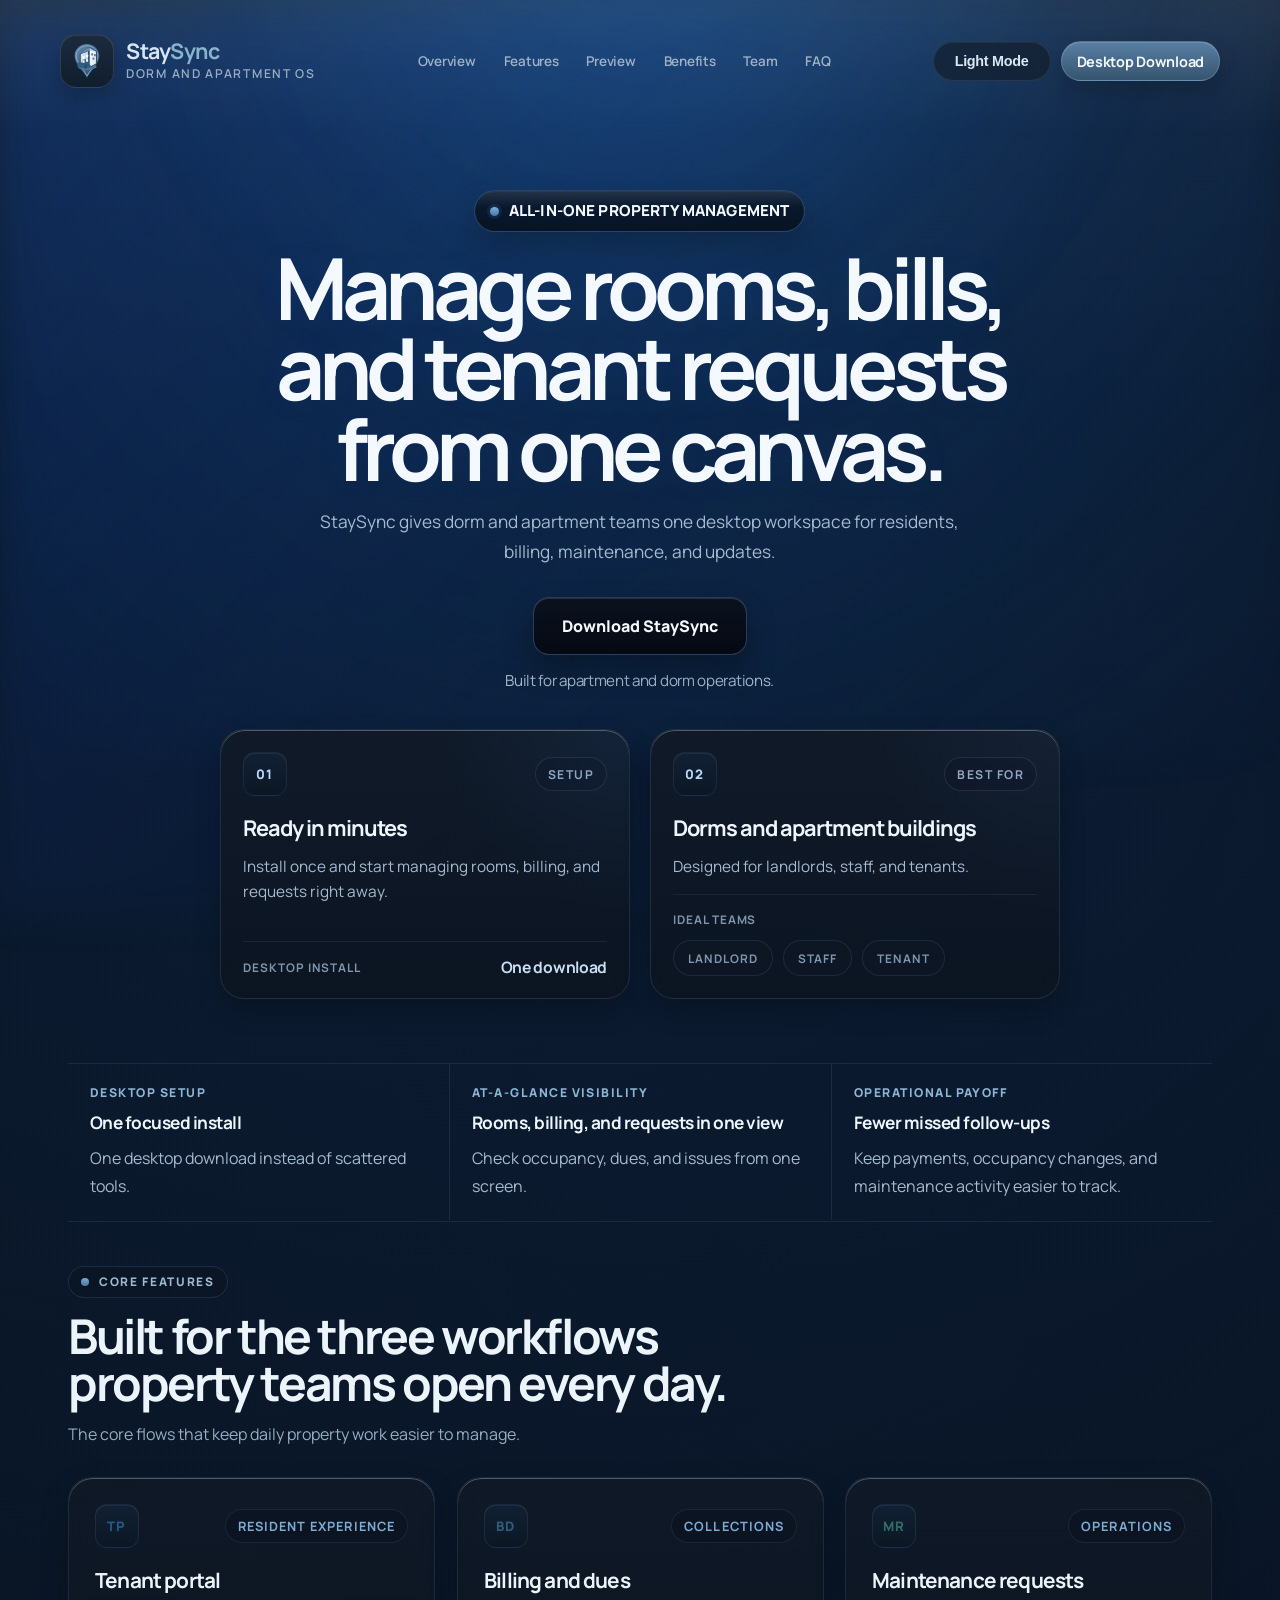
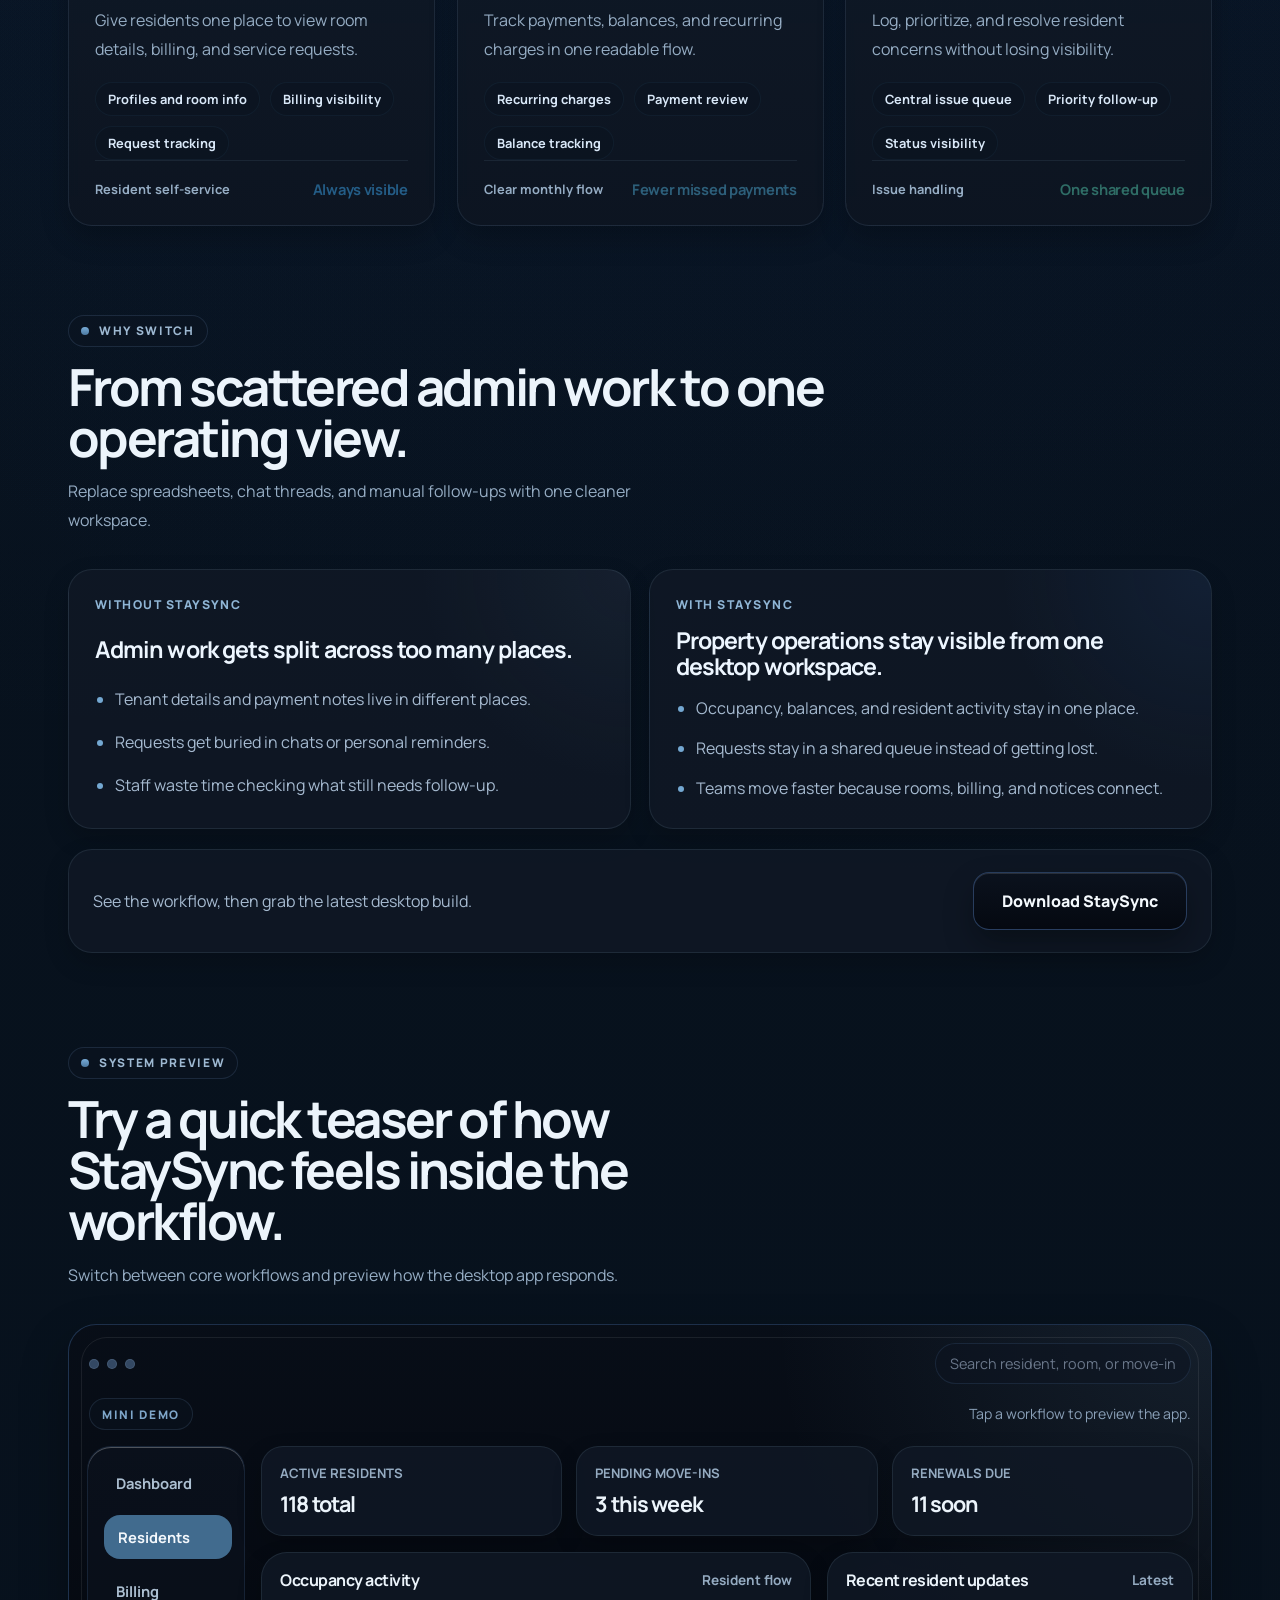
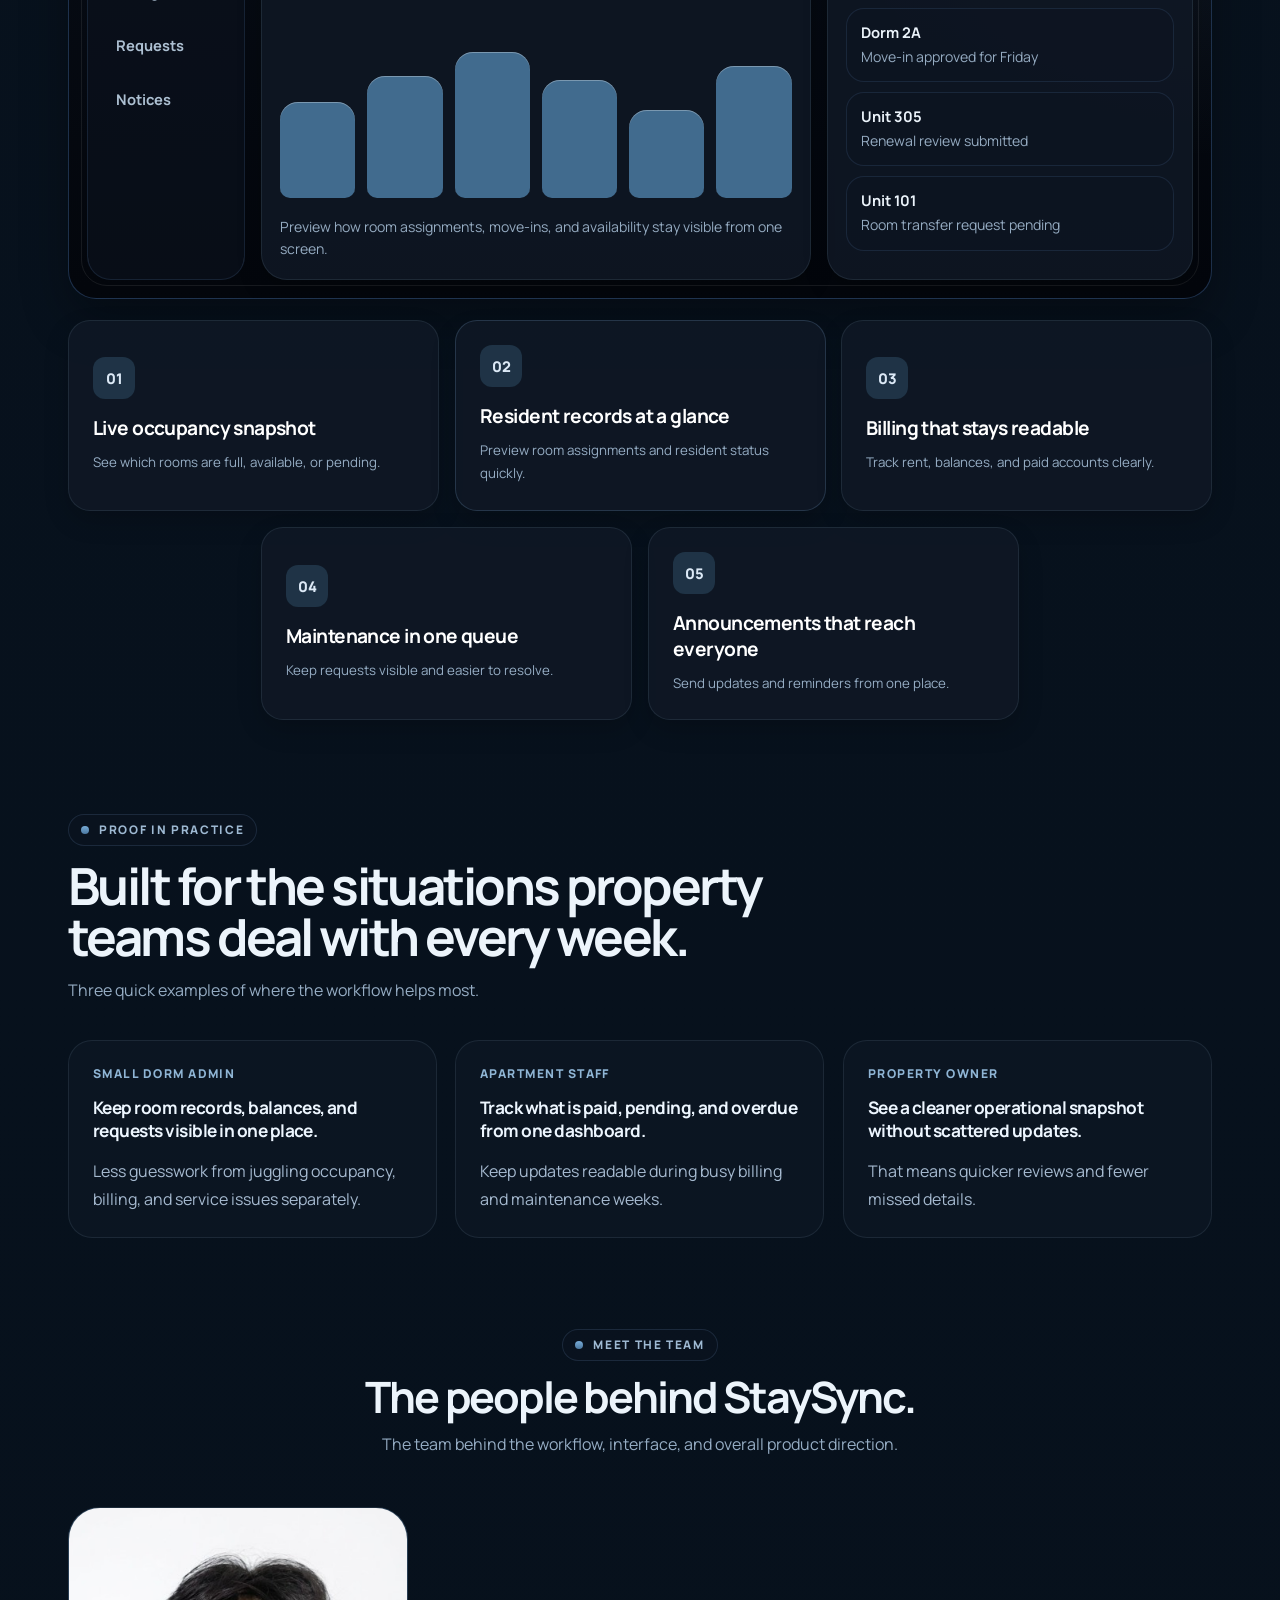
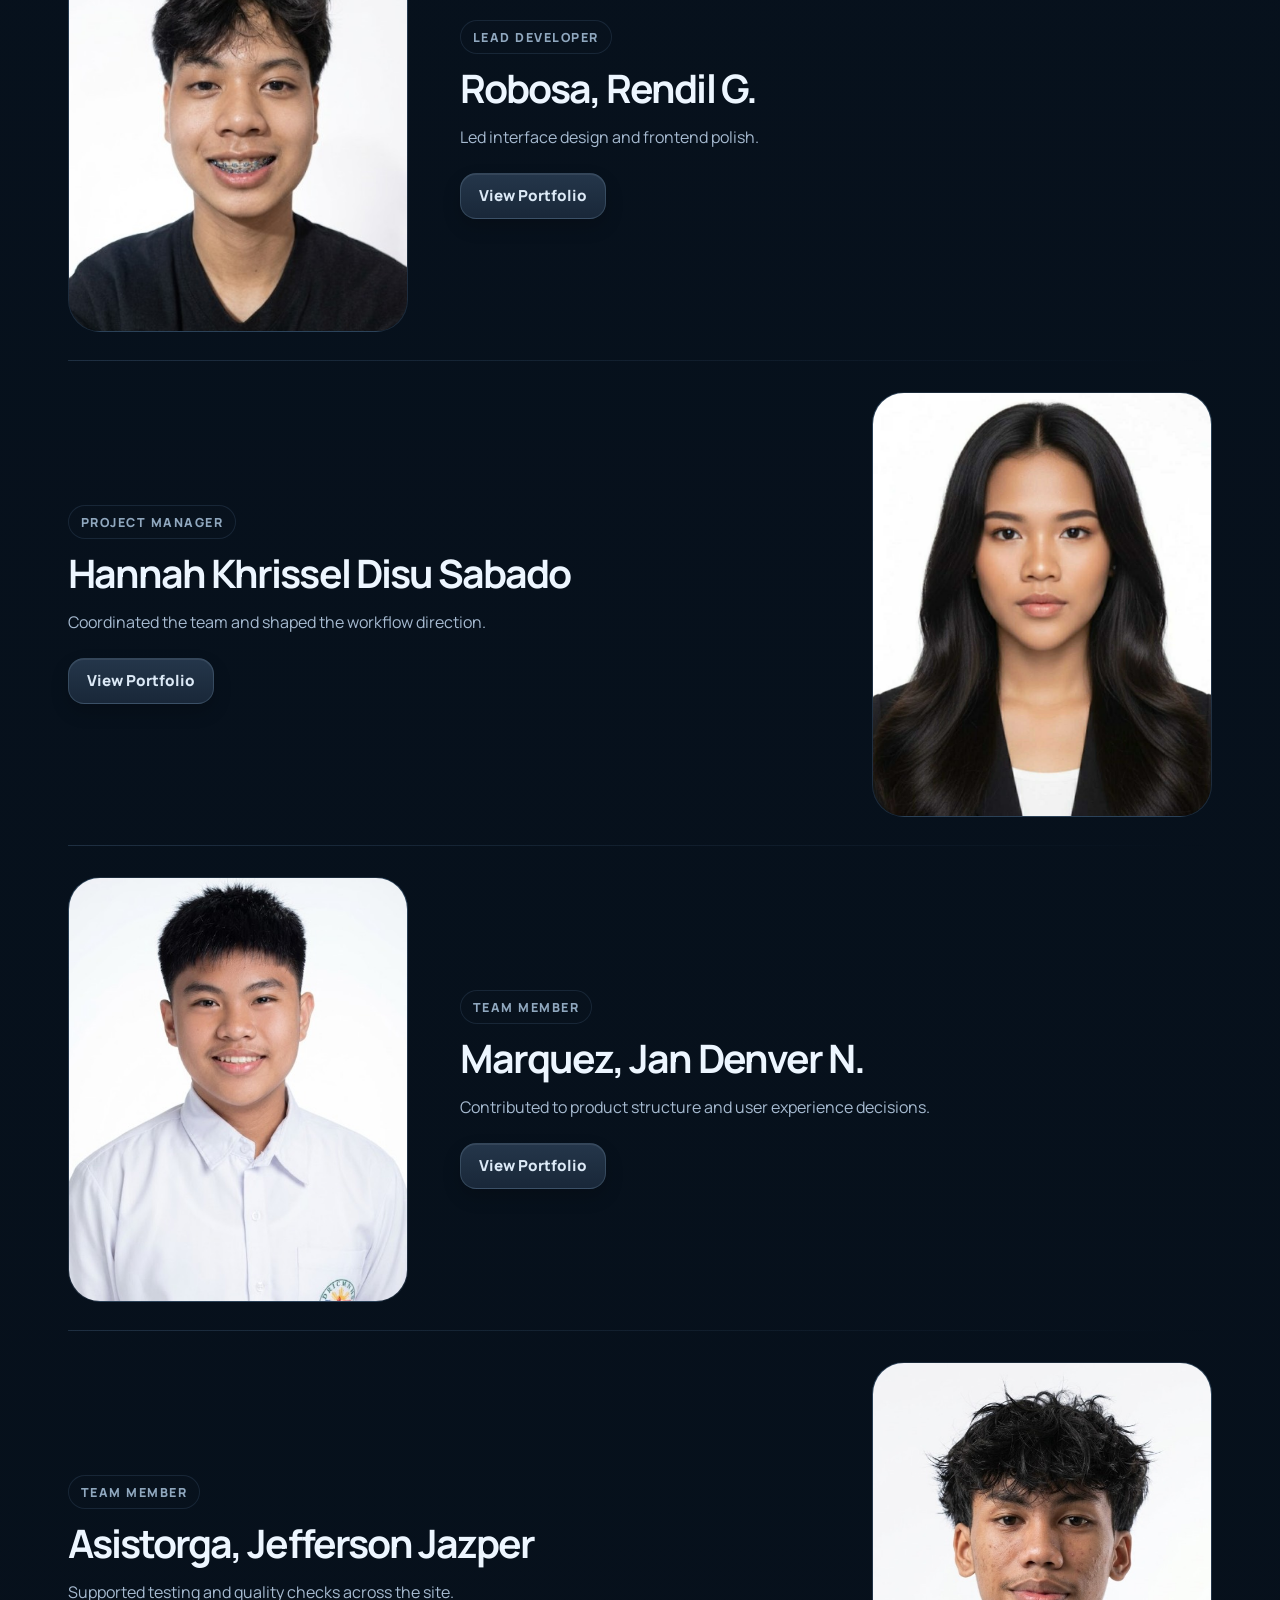
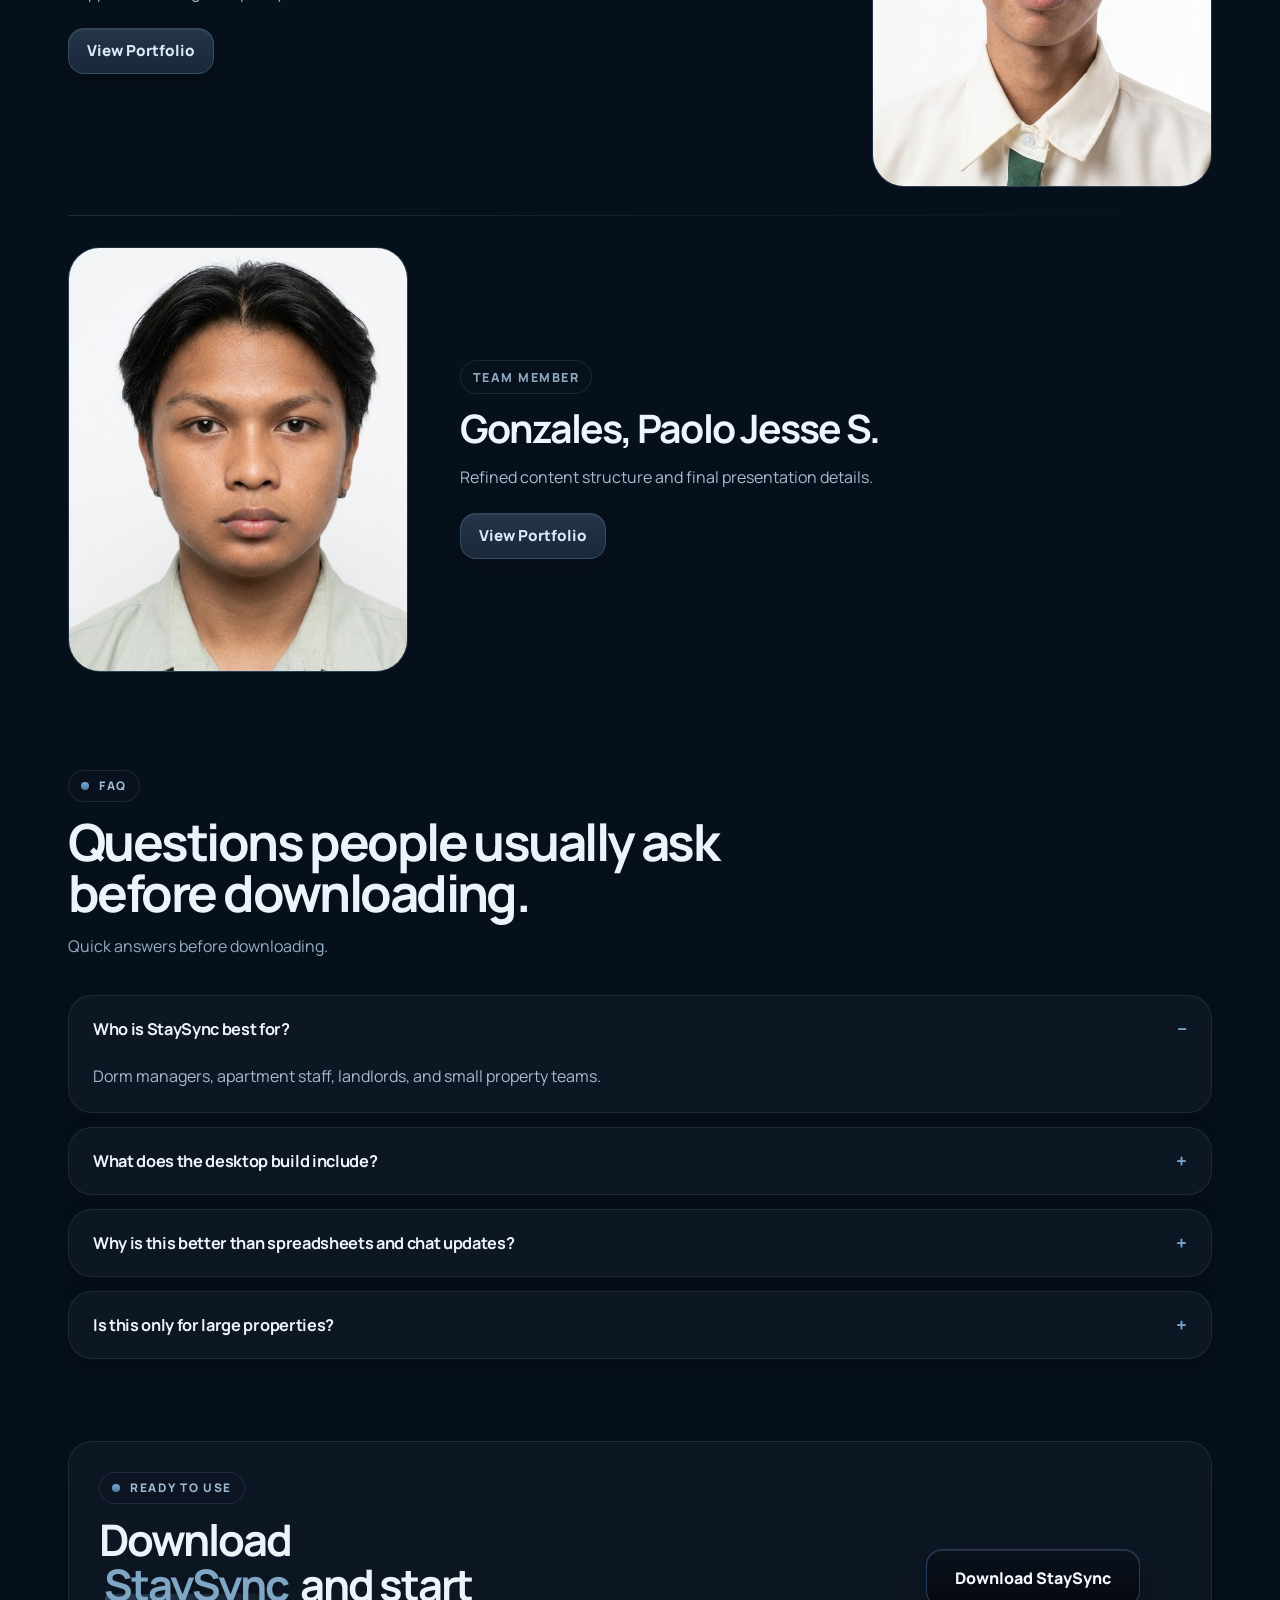
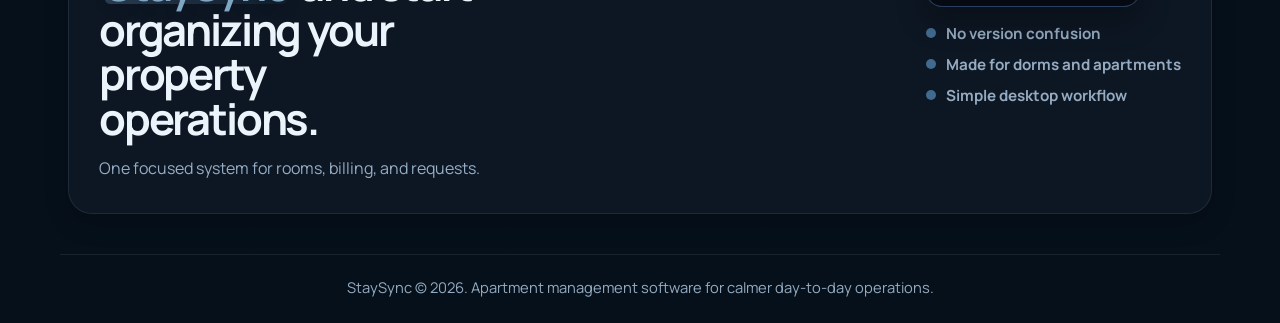
==== commit 7b9524c4: "Minor Updates: ui degrading" ====
--- a/index.html
+++ b/index.html
@@ -80,6 +80,8 @@
         <a class="topbar-link" href="#features">Features</a>
         <a class="topbar-link" href="#preview">Preview</a>
         <a class="topbar-link" href="#benefits">Benefits</a>
+        <a class="topbar-link" href="#developers">Team</a>
+        <a class="topbar-link" href="#faq">FAQ</a>
       </nav>
       <div class="topbar-right">
         <button class="topbar-chip" id="theme-toggle" type="button" aria-pressed="false">Light Mode</button>
@@ -97,13 +99,13 @@
             <span class="hero-title-line">from one canvas.</span>
           </h1>
           <p>
-            StaySync gives apartment and dorm managers one polished desktop workspace
-            for residents, billing, maintenance, and property-wide updates.
+            StaySync gives dorm and apartment teams one desktop workspace for residents,
+            billing, maintenance, and updates.
           </p>
 
           <div class="hero-actions">
             <a class="download-button" href="https://github.com/WiseArcane/JavaThesisProject" target="_blank" rel="noopener noreferrer">Download StaySync</a>
-            <span class="button-note">Built for apartment and dorm operations on modern desktops.</span>
+            <span class="button-note">Built for apartment and dorm operations.</span>
           </div>
         </div>
 
@@ -114,7 +116,7 @@
               <span class="meta-label">Setup</span>
             </div>
             <strong>Ready in minutes</strong>
-            <p>Download once and start managing tenant records, billing, and maintenance right away.</p>
+            <p>Install once and start managing rooms, billing, and requests right away.</p>
             <div class="meta-card-foot">
               <span>Desktop install</span>
               <strong>One download</strong>
@@ -126,11 +128,35 @@
               <span class="meta-label">Best for</span>
             </div>
             <strong>Dorms and apartment buildings</strong>
-            <p>Designed for landlords, property staff, and on-site administrators.</p>
+            <p>Designed for landlords, staff, and tenants.</p>
             <div class="meta-card-foot">
               <span>Ideal teams</span>
-              <strong>Landlord + staff</strong>
-            </div>
+              <div class="meta-card-groups" aria-label="Ideal teams">
+                <span class="meta-card-chip">Landlord</span>
+                <span class="meta-card-chip">Staff</span>
+                <span class="meta-card-chip">Tenant</span>
+              </div>
+            </div>
+          </article>
+        </div>
+      </section>
+
+      <section class="proof-strip" aria-label="Quick proof points">
+        <div class="proof-grid">
+          <article class="proof-item">
+            <span class="proof-label">Desktop setup</span>
+            <strong>One focused install</strong>
+            <p>One desktop download instead of scattered tools.</p>
+          </article>
+          <article class="proof-item">
+            <span class="proof-label">At-a-glance visibility</span>
+            <strong>Rooms, billing, and requests in one view</strong>
+            <p>Check occupancy, dues, and issues from one screen.</p>
+          </article>
+          <article class="proof-item">
+            <span class="proof-label">Operational payoff</span>
+            <strong>Fewer missed follow-ups</strong>
+            <p>Keep payments, occupancy changes, and maintenance activity easier to track.</p>
           </article>
         </div>
       </section>
@@ -139,7 +165,7 @@
         <div class="features-intro">
           <span class="eyebrow">Core Features</span>
           <h2>Built for the three workflows property teams open every day.</h2>
-          <p>Each card highlights the parts of StaySync that keep resident operations, collections, and maintenance easier to manage.</p>
+          <p>The core flows that keep daily property work easier to manage.</p>
         </div>
 
         <article class="feature-card feature-card-portal">
@@ -148,7 +174,7 @@
             <span class="feature-tag">Resident experience</span>
           </div>
           <h2>Tenant portal</h2>
-          <p>Give residents one place to view room details, billing status, and service requests.</p>
+          <p>Give residents one place to view room details, billing, and service requests.</p>
           <div class="feature-list" aria-hidden="true">
             <span>Profiles and room info</span>
             <span>Billing visibility</span>
@@ -166,7 +192,7 @@
             <span class="feature-tag">Collections</span>
           </div>
           <h2>Billing and dues</h2>
-          <p>Track payments, balances, and recurring charges with a simple, easy-to-review workflow.</p>
+          <p>Track payments, balances, and recurring charges in one readable flow.</p>
           <div class="feature-list" aria-hidden="true">
             <span>Recurring charges</span>
             <span>Payment review</span>
@@ -184,7 +210,7 @@
             <span class="feature-tag">Operations</span>
           </div>
           <h2>Maintenance requests</h2>
-          <p>Log, prioritize, and resolve resident concerns without losing visibility across the property.</p>
+          <p>Log, prioritize, and resolve resident concerns without losing visibility.</p>
           <div class="feature-list" aria-hidden="true">
             <span>Central issue queue</span>
             <span>Priority follow-up</span>
@@ -197,14 +223,46 @@
         </article>
       </section>
 
+      <section class="comparison-section">
+        <div class="section-intro comparison-intro">
+          <span class="eyebrow">Why Switch</span>
+          <h2>From scattered admin work to one operating view.</h2>
+          <p>Replace spreadsheets, chat threads, and manual follow-ups with one cleaner workspace.</p>
+        </div>
+
+        <div class="comparison-shell">
+          <article class="comparison-panel comparison-panel-old">
+            <span class="comparison-kicker">Without StaySync</span>
+            <h3>Admin work gets split across too many places.</h3>
+            <ul class="comparison-list">
+              <li>Tenant details and payment notes live in different places.</li>
+              <li>Requests get buried in chats or personal reminders.</li>
+              <li>Staff waste time checking what still needs follow-up.</li>
+            </ul>
+          </article>
+
+          <article class="comparison-panel comparison-panel-new">
+            <span class="comparison-kicker">With StaySync</span>
+            <h3>Property operations stay visible from one desktop workspace.</h3>
+            <ul class="comparison-list">
+              <li>Occupancy, balances, and resident activity stay in one place.</li>
+              <li>Requests stay in a shared queue instead of getting lost.</li>
+              <li>Teams move faster because rooms, billing, and notices connect.</li>
+            </ul>
+          </article>
+        </div>
+
+        <div class="comparison-cta">
+          <p>See the workflow, then grab the latest desktop build.</p>
+          <a class="download-button" href="https://github.com/WiseArcane/JavaThesisProject" target="_blank" rel="noopener noreferrer">Download StaySync</a>
+        </div>
+      </section>
+
       <section class="system-preview" id="preview">
         <div class="section-intro">
           <span class="eyebrow">System Preview</span>
           <h2>Try a quick teaser of how StaySync feels inside the workflow.</h2>
-          <p>
-            Use the mini demo to switch between core workflows and preview how the desktop app
-            surfaces occupancy, billing, requests, and resident updates.
-          </p>
+          <p>Switch between core workflows and preview how the desktop app responds.</p>
         </div>
 
         <div class="preview-layout">
@@ -221,7 +279,7 @@
 
               <div class="preview-demo-head">
                 <span class="preview-demo-badge">Mini Demo</span>
-                <p>Tap a workflow to preview how the desktop app responds.</p>
+                <p>Tap a workflow to preview the app.</p>
               </div>
 
               <div class="preview-body">
@@ -296,50 +354,54 @@
             <button class="preview-note is-active" type="button" data-preview-view="dashboard">
               <span class="preview-step">01</span>
               <h3>Live occupancy snapshot</h3>
-              <p>See which rooms are full, available, or pending move-in without switching tabs.</p>
+              <p>See which rooms are full, available, or pending.</p>
             </button>
             <button class="preview-note" type="button" data-preview-view="residents">
               <span class="preview-step">02</span>
               <h3>Resident records at a glance</h3>
-              <p>Preview room assignments, move-ins, and resident status without opening a full app.</p>
+              <p>Preview room assignments and resident status quickly.</p>
             </button>
             <button class="preview-note" type="button" data-preview-view="billing">
               <span class="preview-step">03</span>
               <h3>Billing that stays readable</h3>
-              <p>Track rent, balances, and paid accounts with simple summaries and quick filters.</p>
+              <p>Track rent, balances, and paid accounts clearly.</p>
             </button>
             <button class="preview-note" type="button" data-preview-view="requests">
               <span class="preview-step">04</span>
               <h3>Maintenance in one queue</h3>
-              <p>Keep resident requests visible, prioritized, and easier to resolve across the property.</p>
+              <p>Keep requests visible and easier to resolve.</p>
             </button>
             <button class="preview-note" type="button" data-preview-view="notices">
               <span class="preview-step">05</span>
               <h3>Announcements that reach everyone</h3>
-              <p>Show how updates, reminders, and property-wide notices can be sent from one place.</p>
+              <p>Send updates and reminders from one place.</p>
             </button>
           </div>
         </div>
       </section>
 
-      <section class="compact-details" id="benefits">
-        <div class="compact-header">
-          <span class="eyebrow">Why StaySync</span>
-          <h2>Small details that make daily property work lighter.</h2>
-        </div>
-
-        <div class="compact-grid">
-          <article class="compact-card">
-            <strong>Fewer scattered tools</strong>
-            <p>Keep tenants, payments, rooms, and maintenance in one place.</p>
-          </article>
-          <article class="compact-card">
-            <strong>Clearer day-to-day tracking</strong>
-            <p>See what is paid, pending, occupied, or unresolved at a glance.</p>
-          </article>
-          <article class="compact-card">
-            <strong>Designed for small teams</strong>
-            <p>Simple enough for one admin, useful enough for a full property staff.</p>
+      <section class="usecase-section" id="benefits">
+        <div class="section-intro usecase-intro">
+          <span class="eyebrow">Proof In Practice</span>
+          <h2>Built for the situations property teams deal with every week.</h2>
+          <p>Three quick examples of where the workflow helps most.</p>
+        </div>
+
+        <div class="usecase-grid">
+          <article class="usecase-card">
+            <span class="usecase-role">Small dorm admin</span>
+            <strong>Keep room records, balances, and requests visible in one place.</strong>
+            <p>Less guesswork from juggling occupancy, billing, and service issues separately.</p>
+          </article>
+          <article class="usecase-card">
+            <span class="usecase-role">Apartment staff</span>
+            <strong>Track what is paid, pending, and overdue from one dashboard.</strong>
+            <p>Keep updates readable during busy billing and maintenance weeks.</p>
+          </article>
+          <article class="usecase-card">
+            <span class="usecase-role">Property owner</span>
+            <strong>See a cleaner operational snapshot without scattered updates.</strong>
+            <p>That means quicker reviews and fewer missed details.</p>
           </article>
         </div>
       </section>
@@ -348,7 +410,7 @@
         <div class="developer-header">
           <span class="eyebrow">Meet The Team</span>
           <h2>The people behind StaySync.</h2>
-          <p>Learn more about the people who shaped the workflows, interface, and overall product direction behind StaySync.</p>
+          <p>The team behind the workflow, interface, and overall product direction.</p>
         </div>
 
         <div class="developer-list">
@@ -360,7 +422,7 @@
             <div class="developer-content">
               <span class="developer-role">Lead Developer</span>
               <h3>Robosa, Rendil G.</h3>
-              <p>Led interface design, responsive layouts, and overall frontend polish for StaySync.</p>
+              <p>Led interface design and frontend polish.</p>
               <a class="portfolio-link" href="developers/maindeveloper.html" aria-label="View Rendil Robosa portfolio">View Portfolio</a>
             </div>
           </article>
@@ -373,7 +435,7 @@
             <div class="developer-content">
               <span class="developer-role">Project Manager</span>
               <h3>Hannah Khrissel Disu Sabado</h3>
-              <p>Coordinated the team and helped shape tenant, billing, and property workflows.</p>
+              <p>Coordinated the team and shaped the workflow direction.</p>
               <a class="portfolio-link" href="developers/Hannah-portfolio.html" aria-label="View Hannah Sabado portfolio">View Portfolio</a>
             </div>
           </article>
@@ -386,7 +448,7 @@
             <div class="developer-content">
               <span class="developer-role">Team Member</span>
               <h3>Marquez, Jan Denver N.</h3>
-              <p>Contributed to product structure, practical decisions, and the overall user experience.</p>
+              <p>Contributed to product structure and user experience decisions.</p>
               <a class="portfolio-link" href="developers/Denver.html" aria-label="View Jan Denver Marquez portfolio">View Portfolio</a>
             </div>
           </article>
@@ -399,7 +461,7 @@
             <div class="developer-content">
               <span class="developer-role">Team Member</span>
               <h3>Asistorga, Jefferson Jazper</h3>
-              <p>Supported coordination, testing passes, and quality checks across the website.</p>
+              <p>Supported testing and quality checks across the site.</p>
               <a class="portfolio-link" href="developers/Asistorga.html" aria-label="View Jefferson Jazper Asistorga portfolio">View Portfolio</a>
             </div>
           </article>
@@ -412,10 +474,37 @@
             <div class="developer-content">
               <span class="developer-role">Team Member</span>
               <h3>Gonzales, Paolo Jesse S.</h3>
-              <p>Helped refine content structure, presentation details, and final website polish.</p>
+              <p>Refined content structure and final presentation details.</p>
               <a class="portfolio-link" href="developers/MY-PORTFOLIO.html" aria-label="View Paolo Jesse Gonzales portfolio">View Portfolio</a>
             </div>
           </article>
+        </div>
+      </section>
+
+      <section class="faq-section" id="faq">
+        <div class="section-intro faq-intro">
+          <span class="eyebrow">FAQ</span>
+          <h2>Questions people usually ask before downloading.</h2>
+          <p>Quick answers before downloading.</p>
+        </div>
+
+        <div class="faq-list">
+          <details class="faq-item" open>
+            <summary>Who is StaySync best for?</summary>
+            <p>Dorm managers, apartment staff, landlords, and small property teams.</p>
+          </details>
+          <details class="faq-item">
+            <summary>What does the desktop build include?</summary>
+            <p>Core workflows for occupancy, tenant records, billing, requests, and notices.</p>
+          </details>
+          <details class="faq-item">
+            <summary>Why is this better than spreadsheets and chat updates?</summary>
+            <p>It keeps rooms, payments, maintenance, and announcements in one place.</p>
+          </details>
+          <details class="faq-item">
+            <summary>Is this only for large properties?</summary>
+            <p>No. It is aimed at small dorms and apartment buildings too.</p>
+          </details>
         </div>
       </section>
 
@@ -423,7 +512,7 @@
         <div class="closing-copy">
           <span class="eyebrow">Ready To Use</span>
           <h2>Download <span class="closing-brand">StaySync</span> and start organizing your property operations.</h2>
-          <p>Clean setup, familiar workflows, and one focused system for rooms, billing, and requests.</p>
+          <p>One focused system for rooms, billing, and requests.</p>
         </div>
 
         <div class="closing-actions">
@@ -440,6 +529,43 @@
     <footer class="footer">
       <p>StaySync &copy; 2026. Apartment management software for calmer day-to-day operations.</p>
     </footer>
+  </div>
+  <div class="download-modal" id="download-modal" aria-hidden="true">
+    <div class="download-modal-backdrop" data-modal-close></div>
+    <div class="download-modal-dialog" role="dialog" aria-modal="true" aria-labelledby="download-modal-title" aria-describedby="download-modal-copy">
+      <button class="download-modal-close" id="download-modal-close" type="button" aria-label="Close download instructions">&times;</button>
+      <div class="download-modal-content">
+        <!-- Main instruction view shown when the modal opens -->
+        <span class="eyebrow download-modal-eyebrow">Install Guide</span>
+        <h2 id="download-modal-title">Install StaySync in a few quick steps</h2>
+        <p id="download-modal-copy">Choose your platform below, download the installer, and follow the setup flow on your device.</p>
+        <ol class="download-modal-steps" id="download-modal-steps">
+          <li>Choose your operating system.</li>
+          <li>Click the Windows or macOS download button.</li>
+          <li>Open the installer after the download finishes.</li>
+          <li>Follow the installation steps on screen.</li>
+          <li>Launch the app when setup is complete.</li>
+        </ol>
+        <div class="download-modal-actions">
+          <button class="download-button download-modal-primary" id="download-modal-windows" type="button" data-download-platform="Windows">Download for Windows</button>
+          <button class="download-button download-modal-secondary" id="download-modal-macos" type="button" data-download-platform="macOS">Download for macOS</button>
+        </div>
+        <!-- Loading state shown after a platform is selected -->
+        <div class="download-modal-loading" id="download-modal-loading" hidden aria-live="polite">
+          <div class="download-loader" aria-hidden="true">
+            <span class="download-loader-spinner"></span>
+            <span class="download-loader-track">
+              <span class="download-loader-fill"></span>
+            </span>
+          </div>
+        </div>
+        <!-- Success state shown briefly before redirect -->
+        <div class="download-modal-success" id="download-modal-success" hidden aria-live="polite">
+          <div class="download-modal-success-badge" aria-hidden="true"></div>
+        </div>
+        <p class="download-modal-note" id="download-modal-note">Temporary downloads redirect to a blank page until the real files are ready.</p>
+      </div>
+    </div>
   </div>
   <script>
     (() => {
@@ -448,6 +574,21 @@
       const themeToggle = document.getElementById("theme-toggle");
       const previewDemo = document.getElementById("preview-demo");
       const previewLayout = document.querySelector(".preview-layout");
+      // These are the existing page download links that should open the modal.
+      const downloadTriggers = Array.from(document.querySelectorAll("a.download-button, .topbar-chip-accent"));
+      const downloadModal = document.getElementById("download-modal");
+      const downloadModalClose = document.getElementById("download-modal-close");
+      const downloadModalTitle = document.getElementById("download-modal-title");
+      const downloadModalCopy = document.getElementById("download-modal-copy");
+      const downloadModalSteps = document.getElementById("download-modal-steps");
+      const downloadModalActions = downloadModal?.querySelector(".download-modal-actions");
+      const downloadModalLoading = document.getElementById("download-modal-loading");
+      const downloadModalSuccess = document.getElementById("download-modal-success");
+      const downloadModalNote = document.getElementById("download-modal-note");
+      const downloadPlatformButtons = Array.from(document.querySelectorAll("[data-download-platform]"));
+      const downloadModalBackdrop = downloadModal?.querySelector("[data-modal-close]");
+      let loadingTimer = null;
+      let redirectTimer = null;
 
       const applyTheme = (theme) => {
         const resolvedTheme = theme === "light" ? "light" : "dark";
@@ -741,6 +882,40 @@
       }
 
       const developerRows = Array.from(document.querySelectorAll(".developer-row"));
+      const scrollFadeElements = Array.from(
+        document.querySelectorAll(
+          [
+            ".hero-copy",
+            ".meta-card",
+            ".proof-item",
+            ".features-intro",
+            ".feature-card",
+            ".comparison-intro",
+            ".comparison-panel",
+            ".comparison-cta",
+            ".system-preview .section-intro",
+            ".preview-shell",
+            ".preview-note",
+            ".usecase-intro",
+            ".usecase-card",
+            ".developer-header",
+            ".developer-row",
+            ".faq-intro",
+            ".faq-item",
+            ".closing-panel"
+          ].join(",")
+        )
+      );
+      const prefersReducedMotion = window.matchMedia("(prefers-reduced-motion: reduce)");
+
+      scrollFadeElements.forEach((element) => {
+        if (element.classList.contains("developer-row")) {
+          element.dataset.scrollFade = element.dataset.reveal === "right" ? "right" : "left";
+          return;
+        }
+
+        element.dataset.scrollFade = "up";
+      });
 
       document.querySelectorAll(".developer-photo").forEach((photo) => {
         const row = photo.closest(".developer-row");
@@ -762,27 +937,125 @@
         }
       });
 
-      if ("IntersectionObserver" in window) {
-        const developerObserver = new IntersectionObserver(
-          (entries, observer) => {
+      if (scrollFadeElements.length && !prefersReducedMotion.matches) {
+        document.body.classList.add("scroll-fade-ready");
+      }
+
+      if ("IntersectionObserver" in window && scrollFadeElements.length && !prefersReducedMotion.matches) {
+        const scrollFadeObserver = new IntersectionObserver(
+          (entries) => {
             entries.forEach((entry) => {
-              if (!entry.isIntersecting) {
-                return;
-              }
-
-              entry.target.classList.add("is-visible");
-              observer.unobserve(entry.target);
+              entry.target.classList.toggle("is-visible", entry.isIntersecting);
             });
           },
           {
-            threshold: 0.22,
-            rootMargin: "0px 0px -8% 0px"
+            threshold: 0.08,
+            rootMargin: "0px 0px -6% 0px"
           }
         );
 
-        developerRows.forEach((row) => developerObserver.observe(row));
+        scrollFadeElements.forEach((element) => scrollFadeObserver.observe(element));
       } else {
-        developerRows.forEach((row) => row.classList.add("is-visible"));
+        scrollFadeElements.forEach((element) => element.classList.add("is-visible"));
+      }
+
+      if (downloadModal && downloadPlatformButtons.length) {
+        const defaultDownloadState = {
+          title: "Install StaySync in a few quick steps",
+          copy: "Choose your platform below, download the installer, and follow the setup flow on your device.",
+          note: "Temporary downloads redirect to a blank page until the real files are ready."
+        };
+
+        // Clear timers so closing the modal cancels the fake download flow.
+        const clearDownloadTimers = () => {
+          if (loadingTimer) {
+            window.clearTimeout(loadingTimer);
+            loadingTimer = null;
+          }
+
+          if (redirectTimer) {
+            window.clearTimeout(redirectTimer);
+            redirectTimer = null;
+          }
+        };
+
+        // Return the modal to its default instruction state each time it opens.
+        const resetDownloadModal = () => {
+          clearDownloadTimers();
+          downloadModalTitle.textContent = defaultDownloadState.title;
+          downloadModalCopy.textContent = defaultDownloadState.copy;
+          downloadModalNote.textContent = defaultDownloadState.note;
+          downloadModalSteps.hidden = false;
+          downloadModalActions.hidden = false;
+          downloadModalLoading.hidden = true;
+          downloadModalSuccess.hidden = true;
+          downloadPlatformButtons.forEach((button) => {
+            button.disabled = false;
+          });
+        };
+
+        const openDownloadModal = () => {
+          resetDownloadModal();
+          document.body.classList.add("modal-open");
+          downloadModal.classList.add("is-open");
+          downloadModal.setAttribute("aria-hidden", "false");
+        };
+
+        const closeDownloadModal = () => {
+          clearDownloadTimers();
+          downloadModal.classList.remove("is-open");
+          downloadModal.setAttribute("aria-hidden", "true");
+          document.body.classList.remove("modal-open");
+        };
+
+        downloadTriggers.forEach((trigger) => {
+          trigger.addEventListener("click", (event) => {
+            event.preventDefault();
+            openDownloadModal();
+          });
+        });
+
+        // Show a polished loading state, then a quick success message, then redirect.
+        const startDownloadFlow = (platform) => {
+          downloadModalTitle.textContent = "Preparing your download...";
+          downloadModalCopy.textContent = `We are getting the ${platform} installer ready for you. This should only take a moment.`;
+          downloadModalNote.textContent = `Please keep this window open while we prepare the ${platform} setup file.`;
+          downloadModalSteps.hidden = true;
+          downloadModalActions.hidden = true;
+          downloadModalLoading.hidden = false;
+          downloadModalSuccess.hidden = true;
+          downloadPlatformButtons.forEach((button) => {
+            button.disabled = true;
+          });
+
+          loadingTimer = window.setTimeout(() => {
+            downloadModalTitle.textContent = "Thank you for installing";
+            downloadModalCopy.textContent = `Your ${platform} download is ready. Redirecting to the placeholder page now.`;
+            downloadModalNote.textContent = "Redirecting to about:blank...";
+            downloadModalLoading.hidden = true;
+            downloadModalSuccess.hidden = false;
+
+            redirectTimer = window.setTimeout(() => {
+              window.location.href = "about:blank";
+            }, 800);
+          }, 1500);
+        };
+
+        downloadPlatformButtons.forEach((button) => {
+          button.addEventListener("click", () => {
+            const platform = button.dataset.downloadPlatform || "desktop";
+            startDownloadFlow(platform);
+          });
+        });
+
+        downloadModalClose?.addEventListener("click", closeDownloadModal);
+        downloadModalBackdrop?.addEventListener("click", closeDownloadModal);
+
+        window.addEventListener("keydown", (event) => {
+          if (event.key === "Escape" && downloadModal.classList.contains("is-open")) {
+            closeDownloadModal();
+          }
+        });
       }
     })();
   </script>
--- a/style.css
+++ b/style.css
@@ -15,8 +15,8 @@
   --accent-soft: #8caec5;
   --action: #325f8b;
   --action-strong: #274b6c;
-  --shadow: 0 24px 60px rgba(38, 56, 81, 0.14);
-  --shadow-soft: 0 12px 28px rgba(36, 52, 75, 0.1);
+  --shadow: 0 18px 42px rgba(38, 56, 81, 0.11);
+  --shadow-soft: 0 10px 24px rgba(36, 52, 75, 0.08);
 }
 
 * {
@@ -40,51 +40,38 @@
   color: var(--text);
   background-color: var(--bg);
   background:
-    radial-gradient(circle at 18% 18%, rgba(164, 195, 225, 0.28), transparent 22%),
-    radial-gradient(circle at 78% 12%, rgba(124, 159, 193, 0.2), transparent 18%),
-    radial-gradient(circle at top left, rgba(255, 255, 255, 0.88), transparent 28%),
-    radial-gradient(circle at right center, rgba(141, 167, 194, 0.24), transparent 30%),
-    linear-gradient(180deg, #f3f7fb 0%, var(--bg) 100%);
+    radial-gradient(circle at 20% 0%, rgba(164, 195, 225, 0.18), transparent 30%),
+    radial-gradient(circle at 82% 10%, rgba(124, 159, 193, 0.12), transparent 22%),
+    linear-gradient(180deg, #f5f8fb 0%, var(--bg) 100%);
   transition: background 280ms ease, color 280ms ease;
+}
+
+body.modal-open {
+  overflow: hidden;
 }
 
 body::before {
   content: "";
   position: fixed;
-  inset: 0;
+  inset: 0 0 auto;
+  height: 140px;
   pointer-events: none;
-  background:
-    repeating-linear-gradient(
-      180deg,
-      rgba(255, 255, 255, 0.12) 0,
-      rgba(255, 255, 255, 0.12) 1px,
-      rgba(0, 0, 0, 0) 2px,
-      rgba(0, 0, 0, 0) 4px
-    ),
-    linear-gradient(90deg, rgba(255, 255, 255, 0.08) 1px, transparent 1px);
-  background-size: auto, 56px 56px;
-  background-position: 0 18px, 0 0;
-  opacity: 0.45;
-  mask-image: linear-gradient(
-    180deg,
-    rgba(0, 0, 0, 0) 0,
-    rgba(0, 0, 0, 0.2) 22px,
-    rgba(0, 0, 0, 0.42) 56px,
-    transparent 90%
-  );
+  background: linear-gradient(180deg, rgba(255, 255, 255, 0.34), rgba(255, 255, 255, 0));
+  opacity: 0.8;
+  mask-image: none;
   z-index: 0;
 }
 
 body::after {
   content: "";
   position: fixed;
-  inset: -12% -10% -20%;
+  top: -12%;
+  left: -12%;
+  right: -12%;
+  height: 34rem;
   pointer-events: none;
-  background:
-    radial-gradient(circle at 18% 34%, rgba(95, 172, 244, 0.22), transparent 24%),
-    radial-gradient(circle at 68% 18%, rgba(79, 117, 205, 0.16), transparent 22%),
-    radial-gradient(circle at 50% 78%, rgba(136, 170, 203, 0.12), transparent 26%);
-  filter: blur(20px);
+  background: radial-gradient(circle at 50% 0%, rgba(95, 172, 244, 0.12), transparent 58%);
+  filter: blur(16px);
   z-index: 0;
 }
 
@@ -103,13 +90,10 @@
   top: -140px;
   left: calc(50% - 50vw - 2px);
   right: calc(50% - 50vw - 2px);
-  height: calc(min(48rem, 62vw) + 180px);
+  height: calc(min(40rem, 52vw) + 140px);
   pointer-events: none;
-  background:
-    radial-gradient(circle at 18% 10%, rgba(126, 177, 228, 0.2), transparent 22%),
-    radial-gradient(circle at 82% 6%, rgba(115, 152, 196, 0.14), transparent 20%),
-    radial-gradient(circle at 50% 12%, rgba(96, 151, 212, 0.14), transparent 26%);
-  filter: blur(22px);
+  background: radial-gradient(circle at 50% 0%, rgba(111, 163, 217, 0.14), transparent 44%);
+  filter: blur(16px);
   z-index: -1;
 }
 
@@ -129,22 +113,16 @@
 
 main::before {
   top: calc(-1 * var(--sticky-topbar-offset) - 132px);
-  bottom: 0;
-  background:
-    radial-gradient(circle at 18% 8%, rgba(126, 177, 228, 0.16), transparent 24%),
-    radial-gradient(circle at 82% 8%, rgba(115, 152, 196, 0.12), transparent 22%),
-    radial-gradient(circle at 50% 18%, rgba(96, 151, 212, 0.1), transparent 30%);
+  height: 32rem;
+  background: linear-gradient(180deg, rgba(255, 255, 255, 0.2), rgba(255, 255, 255, 0));
   z-index: -2;
 }
 
 main::after {
-  top: calc(-1 * var(--sticky-topbar-offset) - 152px);
-  bottom: 8%;
-  background:
-    radial-gradient(circle at 20% 14%, rgba(95, 172, 244, 0.14), transparent 26%),
-    radial-gradient(circle at 72% 12%, rgba(136, 170, 203, 0.12), transparent 24%),
-    radial-gradient(circle at 50% 54%, rgba(140, 174, 197, 0.08), transparent 30%);
-  filter: blur(30px);
+  top: calc(-1 * var(--sticky-topbar-offset) - 128px);
+  height: 38rem;
+  background: radial-gradient(circle at 50% 0%, rgba(117, 170, 221, 0.1), transparent 60%);
+  filter: blur(22px);
   z-index: -1;
 }
 
@@ -154,6 +132,7 @@
 .topbar-chip-accent,
 .eyebrow,
 .download-button,
+.scroll-fade-ready [data-scroll-fade],
 .meta-card,
 .feature-card,
 .mockup-window,
@@ -192,6 +171,28 @@
     box-shadow 280ms ease;
 }
 
+.scroll-fade-ready [data-scroll-fade] {
+  opacity: 0.18;
+  transform: translate3d(0, 24px, 0);
+  transition:
+    opacity 520ms cubic-bezier(0.22, 1, 0.36, 1),
+    transform 520ms cubic-bezier(0.22, 1, 0.36, 1);
+  will-change: opacity, transform;
+}
+
+.scroll-fade-ready [data-scroll-fade="left"] {
+  transform: translate3d(-24px, 0, 0);
+}
+
+.scroll-fade-ready [data-scroll-fade="right"] {
+  transform: translate3d(24px, 0, 0);
+}
+
+.scroll-fade-ready [data-scroll-fade].is-visible {
+  opacity: 1;
+  transform: translate3d(0, 0, 0);
+}
+
 .topbar {
   position: sticky;
   top: var(--sticky-topbar-offset);
@@ -230,26 +231,26 @@
 .brand-mark {
   display: grid;
   place-items: center;
-  width: 58px;
-  height: 58px;
+  width: 54px;
+  height: 54px;
   flex: 0 0 auto;
   padding: 5px;
-  border-radius: 18px;
+  border-radius: 16px;
   border: 1px solid rgba(84, 102, 127, 0.28);
-  background: linear-gradient(180deg, rgba(251, 253, 255, 0.98), rgba(232, 238, 246, 0.96));
+  background: linear-gradient(180deg, rgba(251, 253, 255, 0.98), rgba(238, 243, 249, 0.96));
   color: #f7fbff;
   font-size: 1rem;
   font-weight: 800;
   box-shadow:
-    0 10px 18px rgba(56, 74, 97, 0.14),
+    0 8px 16px rgba(56, 74, 97, 0.1),
     inset 0 1px 0 rgba(255, 255, 255, 0.56);
   transition: transform 220ms ease, box-shadow 220ms ease, filter 220ms ease;
 }
 
 .brand:hover .brand-mark {
-  transform: translateY(-2px) rotate(-4deg) scale(1.04);
-  box-shadow: 0 16px 24px rgba(56, 74, 97, 0.18), inset 0 1px 0 rgba(255, 255, 255, 0.56);
-  filter: saturate(1.06);
+  transform: translateY(-1px) scale(1.02);
+  box-shadow: 0 12px 22px rgba(56, 74, 97, 0.12), inset 0 1px 0 rgba(255, 255, 255, 0.56);
+  filter: saturate(1.03);
 }
 
 .brand-mark svg {
@@ -312,7 +313,7 @@
   flex-wrap: wrap;
   align-items: center;
   justify-content: center;
-  gap: 12px;
+  gap: 6px;
   margin: 0 22px;
   min-width: 0;
 }
@@ -320,27 +321,27 @@
 .topbar-link {
   display: inline-flex;
   align-items: center;
-  min-height: 38px;
-  padding: 0 14px;
+  min-height: 34px;
+  padding: 0 10px;
   border-radius: 999px;
-  border: 1px solid rgba(38, 57, 83, 0.12);
-  background: rgba(248, 251, 254, 0.56);
+  border: 1px solid transparent;
+  background: transparent;
   color: var(--text-soft);
   text-decoration: none;
-  font-size: 0.88rem;
-  font-weight: 700;
+  font-size: 0.84rem;
+  font-weight: 600;
   letter-spacing: -0.02em;
-  box-shadow: inset 0 1px 0 rgba(255, 255, 255, 0.28);
-  transition: transform 220ms ease, border-color 220ms ease, background 220ms ease, color 220ms ease, box-shadow 220ms ease;
+  box-shadow: none;
+  transition: color 220ms ease, background 220ms ease, border-color 220ms ease;
 }
 
 .topbar-link:hover,
 .topbar-link:focus-visible {
-  transform: translateY(-2px);
-  border-color: rgba(31, 47, 72, 0.2);
-  background: rgba(251, 253, 255, 0.9);
+  transform: none;
+  border-color: rgba(31, 47, 72, 0.08);
+  background: rgba(251, 253, 255, 0.5);
   color: var(--text);
-  box-shadow: 0 10px 18px rgba(54, 72, 96, 0.1);
+  box-shadow: none;
 }
 
 .topbar-link:focus-visible {
@@ -356,41 +357,41 @@
 .topbar-chip {
   display: inline-flex;
   align-items: center;
-  min-height: 42px;
-  padding: 0 16px;
+  min-height: 40px;
+  padding: 0 15px;
   border-radius: 999px;
   border: 1px solid rgba(38, 57, 83, 0.18);
-  background: rgba(248, 251, 254, 0.78);
+  background: rgba(248, 251, 254, 0.72);
   color: #2a3f59;
   text-decoration: none;
   font-size: 0.9rem;
   font-weight: 700;
   letter-spacing: -0.02em;
-  box-shadow: inset 0 1px 0 rgba(255, 255, 255, 0.38);
+  box-shadow: inset 0 1px 0 rgba(255, 255, 255, 0.3);
   transition: transform 220ms ease, box-shadow 220ms ease, border-color 220ms ease, background 220ms ease;
 }
 
 .topbar-chip:hover {
-  transform: translateY(-2px);
+  transform: translateY(-1px);
   border-color: rgba(31, 47, 72, 0.28);
-  box-shadow: 0 10px 18px rgba(54, 72, 96, 0.14);
+  box-shadow: 0 8px 16px rgba(54, 72, 96, 0.1);
   background: rgba(251, 253, 255, 0.96);
 }
 
 .topbar-chip-accent {
   border-color: rgba(34, 60, 92, 0.44);
-  background: linear-gradient(180deg, #5f88ac, #345f88);
+  background: linear-gradient(180deg, #5d87aa, #376389);
   color: #f4f8fc;
   box-shadow:
-    0 10px 18px rgba(41, 63, 94, 0.18),
+    0 12px 24px rgba(41, 63, 94, 0.16),
     inset 0 1px 0 rgba(255, 255, 255, 0.24);
 }
 
 .topbar-chip-accent:hover {
   border-color: rgba(34, 60, 92, 0.56);
-  background: linear-gradient(180deg, #6991b3, #3b678f);
+  background: linear-gradient(180deg, #648db0, #3d698f);
   box-shadow:
-    0 12px 22px rgba(41, 63, 94, 0.24),
+    0 14px 26px rgba(41, 63, 94, 0.2),
     inset 0 1px 0 rgba(255, 255, 255, 0.24);
 }
 
@@ -400,23 +401,19 @@
   align-items: center;
   gap: 10px;
   width: fit-content;
-  min-height: 34px;
-  padding: 0 14px;
-  border: 1px solid rgba(58, 111, 147, 0.14);
+  min-height: 32px;
+  padding: 0 12px;
+  border: 1px solid rgba(58, 111, 147, 0.12);
   border-radius: 999px;
-  background:
-    linear-gradient(180deg, rgba(255, 255, 255, 0.2), rgba(255, 255, 255, 0) 58%),
-    rgba(241, 246, 251, 0.6);
+  background: rgba(243, 248, 252, 0.74);
   color: var(--accent);
-  font-size: 0.78rem;
+  font-size: 0.74rem;
   font-weight: 800;
   line-height: 1;
   letter-spacing: 0.14em;
   text-transform: uppercase;
-  box-shadow:
-    inset 0 1px 0 rgba(255, 255, 255, 0.44),
-    0 10px 20px rgba(54, 72, 96, 0.08);
-  backdrop-filter: blur(10px);
+  box-shadow: none;
+  backdrop-filter: blur(6px);
 }
 
 .eyebrow::before {
@@ -425,15 +422,13 @@
   height: 8px;
   border-radius: 999px;
   background: linear-gradient(180deg, #78acd7, #436d94);
-  box-shadow: 0 0 0 4px rgba(114, 160, 205, 0.12);
+  box-shadow: none;
 }
 
 .eyebrow:hover {
-  transform: translateY(-1px);
+  transform: none;
   border-color: rgba(58, 111, 147, 0.22);
-  box-shadow:
-    inset 0 1px 0 rgba(255, 255, 255, 0.48),
-    0 12px 22px rgba(54, 72, 96, 0.1);
+  box-shadow: none;
 }
 
 .hero {
@@ -442,9 +437,9 @@
   flex-direction: column;
   align-items: center;
   width: 100%;
-  gap: 28px;
+  gap: 24px;
   overflow: visible;
-  padding: 104px 8px 44px;
+  padding: 96px 8px 44px;
   text-align: center;
   isolation: isolate;
 }
@@ -453,26 +448,24 @@
   content: "";
   position: absolute;
   top: calc(-1 * var(--sticky-topbar-offset) - 88px);
-  bottom: 24%;
+  bottom: 30%;
   left: calc(50% - 50vw - 2px);
   right: calc(50% - 50vw - 2px);
-  background: radial-gradient(circle, rgba(70, 154, 234, 0.34), rgba(70, 154, 234, 0));
-  filter: blur(28px);
+  background: radial-gradient(circle at 50% 0%, rgba(70, 154, 234, 0.22), rgba(70, 154, 234, 0));
+  filter: blur(22px);
   z-index: -2;
 }
 
 .hero::after {
   content: "";
   position: absolute;
-  top: calc(-1 * var(--sticky-topbar-offset) - 64px);
-  bottom: 6%;
+  top: calc(-1 * var(--sticky-topbar-offset) - 56px);
+  bottom: 14%;
   left: calc(50% - 50vw - 2px);
   right: calc(50% - 50vw - 2px);
-  background:
-    radial-gradient(circle at 28% 50%, rgba(94, 190, 255, 0.24), transparent 26%),
-    linear-gradient(135deg, rgba(27, 87, 206, 0.38), rgba(25, 72, 172, 0.14) 46%, rgba(0, 0, 0, 0) 74%);
-  filter: blur(26px);
-  transform: rotate(-10deg);
+  background: linear-gradient(135deg, rgba(27, 87, 206, 0.22), rgba(25, 72, 172, 0.08) 48%, rgba(0, 0, 0, 0) 78%);
+  filter: blur(22px);
+  transform: none;
   z-index: -1;
 }
 
@@ -483,11 +476,11 @@
 }
 
 .hero-copy h1 {
-  margin: 18px auto 20px;
-  font-size: clamp(3.5rem, 8vw, 6.35rem);
-  line-height: 0.9;
-  letter-spacing: -0.08em;
-  max-width: 13ch;
+  margin: 16px auto 18px;
+  font-size: clamp(3rem, 7vw, 5.35rem);
+  line-height: 0.94;
+  letter-spacing: -0.07em;
+  max-width: 14ch;
 }
 
 .hero-title-line {
@@ -497,9 +490,9 @@
 
 .hero-copy p {
   margin: 0 auto;
-  max-width: 680px;
-  font-size: 1.15rem;
-  line-height: 1.75;
+  max-width: 640px;
+  font-size: 1.08rem;
+  line-height: 1.72;
   color: var(--text-soft);
 }
 
@@ -508,9 +501,9 @@
   display: inline-flex;
   align-items: center;
   gap: 10px;
-  min-height: 46px;
-  padding: 9px 16px;
-  border: 1px solid rgba(110, 158, 209, 0.34);
+  min-height: 42px;
+  padding: 8px 15px;
+  border: 1px solid rgba(110, 158, 209, 0.28);
   border-radius: 999px;
   background:
     linear-gradient(180deg, rgba(16, 34, 58, 0.78), rgba(10, 22, 40, 0.88));
@@ -519,25 +512,23 @@
   font-weight: 800;
   line-height: 1;
   box-shadow:
-    0 18px 34px rgba(26, 52, 92, 0.2),
-    inset 0 1px 0 rgba(255, 255, 255, 0.18);
-  backdrop-filter: blur(14px);
+    0 12px 28px rgba(26, 52, 92, 0.16),
+    inset 0 1px 0 rgba(255, 255, 255, 0.14);
+  backdrop-filter: blur(10px);
 }
 
 .hero .eyebrow::before {
   width: 9px;
   height: 9px;
   background: linear-gradient(180deg, #9fd9ff, #49a3ff);
+  box-shadow: 0 0 0 3px rgba(91, 169, 238, 0.14);
+}
+
+.hero .eyebrow:hover {
+  transform: translateY(-1px);
   box-shadow:
-    0 0 0 4px rgba(91, 169, 238, 0.16),
-    0 0 18px rgba(90, 184, 255, 0.48);
-}
-
-.hero .eyebrow:hover {
-  transform: translateY(-2px);
-  box-shadow:
-    0 22px 40px rgba(26, 52, 92, 0.24),
-    inset 0 1px 0 rgba(255, 255, 255, 0.22);
+    0 14px 30px rgba(26, 52, 92, 0.18),
+    inset 0 1px 0 rgba(255, 255, 255, 0.18);
 }
 
 .hero-badge {
@@ -549,9 +540,7 @@
   position: absolute;
   inset: 1px;
   border-radius: inherit;
-  background:
-    linear-gradient(180deg, rgba(255, 255, 255, 0.14), rgba(255, 255, 255, 0) 44%),
-    radial-gradient(circle at 16% 24%, rgba(110, 190, 255, 0.18), transparent 26%);
+  background: linear-gradient(180deg, rgba(255, 255, 255, 0.1), rgba(255, 255, 255, 0) 44%);
   pointer-events: none;
 }
 
@@ -580,8 +569,8 @@
   font-weight: 800;
   text-decoration: none;
   box-shadow:
-    0 16px 36px rgba(3, 9, 20, 0.28),
-    inset 0 1px 0 rgba(255, 255, 255, 0.14);
+    0 14px 30px rgba(3, 9, 20, 0.24),
+    inset 0 1px 0 rgba(255, 255, 255, 0.12);
   transition: transform 180ms ease, box-shadow 180ms ease, filter 180ms ease;
 }
 
@@ -589,14 +578,285 @@
 .download-button:focus-visible {
   transform: translateY(-2px);
   box-shadow:
-    0 20px 40px rgba(3, 9, 20, 0.34),
-    inset 0 1px 0 rgba(255, 255, 255, 0.18);
+    0 18px 34px rgba(3, 9, 20, 0.28),
+    inset 0 1px 0 rgba(255, 255, 255, 0.16);
   filter: brightness(1.05);
 }
 
 .download-button:focus-visible {
   outline: 3px solid rgba(58, 111, 147, 0.22);
   outline-offset: 4px;
+}
+
+.download-modal {
+  position: fixed;
+  inset: 0;
+  z-index: 1600;
+  display: grid;
+  place-items: center;
+  padding: 24px;
+  opacity: 0;
+  visibility: hidden;
+  pointer-events: none;
+  transition: opacity 220ms ease, visibility 220ms ease;
+}
+
+.download-modal.is-open {
+  opacity: 1;
+  visibility: visible;
+  pointer-events: auto;
+}
+
+.download-modal-backdrop {
+  position: absolute;
+  inset: 0;
+  background: rgba(6, 12, 22, 0.58);
+  backdrop-filter: blur(14px);
+}
+
+.download-modal-dialog {
+  position: relative;
+  width: min(100%, 560px);
+  padding: 28px;
+  border: 1px solid rgba(74, 109, 150, 0.18);
+  border-radius: 28px;
+  background:
+    linear-gradient(180deg, rgba(255, 255, 255, 0.86), rgba(240, 245, 251, 0.94)),
+    var(--surface);
+  box-shadow:
+    0 30px 70px rgba(16, 27, 45, 0.24),
+    inset 0 1px 0 rgba(255, 255, 255, 0.52);
+  transform: translateY(16px) scale(0.98);
+  transition: transform 220ms ease;
+}
+
+.download-modal.is-open .download-modal-dialog {
+  transform: translateY(0) scale(1);
+}
+
+.download-modal-close {
+  position: absolute;
+  top: 16px;
+  right: 16px;
+  display: inline-flex;
+  align-items: center;
+  justify-content: center;
+  width: 42px;
+  height: 42px;
+  border: 1px solid rgba(61, 91, 126, 0.16);
+  border-radius: 999px;
+  background: rgba(247, 250, 254, 0.84);
+  color: #2b435f;
+  font-size: 1.5rem;
+  line-height: 1;
+  cursor: pointer;
+  box-shadow: inset 0 1px 0 rgba(255, 255, 255, 0.46);
+}
+
+.download-modal-content {
+  display: grid;
+  gap: 18px;
+}
+
+.download-modal-eyebrow {
+  width: fit-content;
+}
+
+.download-modal-content h2 {
+  margin: 0;
+  max-width: 12ch;
+  font-size: clamp(2rem, 4vw, 2.7rem);
+  line-height: 0.98;
+  letter-spacing: -0.05em;
+}
+
+.download-modal-content p {
+  margin: 0;
+  max-width: 48ch;
+  color: var(--text-soft);
+  font-size: 1rem;
+  line-height: 1.65;
+}
+
+.download-modal-steps {
+  display: grid;
+  gap: 6px;
+  margin: 0;
+  padding: 0;
+  list-style: none;
+  counter-reset: install-step;
+}
+
+.download-modal-steps li {
+  position: relative;
+  min-height: 56px;
+  padding: 14px 16px 14px 62px;
+  border: 1px solid rgba(70, 102, 140, 0.12);
+  border-radius: 18px;
+  background: rgba(247, 250, 254, 0.58);
+  color: var(--text);
+  line-height: 1.6;
+}
+
+.download-modal-steps li::before {
+  counter-increment: install-step;
+  content: counter(install-step, decimal-leading-zero);
+  position: absolute;
+  top: 14px;
+  left: 14px;
+  display: inline-flex;
+  align-items: center;
+  justify-content: center;
+  width: 34px;
+  height: 34px;
+  border-radius: 12px;
+  background: rgba(53, 92, 136, 0.12);
+  color: #2f537d;
+  font-size: 0.76rem;
+  font-weight: 800;
+  letter-spacing: 0.06em;
+}
+
+.download-modal-actions {
+  display: flex;
+  flex-wrap: wrap;
+  gap: 12px;
+  justify-content: flex-start;
+}
+
+.download-modal-primary {
+  flex: 1 1 220px;
+  min-width: 0;
+}
+
+.download-modal-secondary {
+  flex: 1 1 220px;
+  min-width: 0;
+  border-color: rgba(61, 91, 126, 0.22);
+  background:
+    linear-gradient(180deg, rgba(255, 255, 255, 0.94), rgba(235, 242, 249, 0.94)),
+    var(--surface);
+  color: #24415e;
+  box-shadow:
+    0 16px 30px rgba(16, 27, 45, 0.12),
+    inset 0 1px 0 rgba(255, 255, 255, 0.78);
+}
+
+.download-modal-note {
+  font-size: 0.9rem;
+}
+
+/* Loading and success states inside the download modal */
+.download-modal-loading,
+.download-modal-success {
+  animation: download-modal-section-in 260ms ease;
+}
+
+.download-loader,
+.download-modal-success-badge {
+  display: grid;
+  place-items: center;
+  border: 1px solid rgba(70, 102, 140, 0.12);
+  border-radius: 24px;
+  background: rgba(247, 250, 254, 0.62);
+}
+
+.download-loader {
+  gap: 16px;
+  padding: 26px 20px;
+}
+
+.download-loader-spinner {
+  width: 54px;
+  height: 54px;
+  border: 4px solid rgba(66, 105, 145, 0.14);
+  border-top-color: #2f5f93;
+  border-radius: 50%;
+  animation: download-loader-spin 900ms linear infinite;
+}
+
+.download-loader-track {
+  width: min(100%, 280px);
+  height: 12px;
+  padding: 2px;
+  border-radius: 999px;
+  background: rgba(60, 95, 135, 0.1);
+  overflow: hidden;
+}
+
+.download-loader-fill {
+  display: block;
+  width: 42%;
+  height: 100%;
+  border-radius: inherit;
+  background: linear-gradient(90deg, #315f94, #84b0d8);
+  animation: download-loader-progress 1.35s ease-in-out infinite;
+}
+
+.download-modal-success-badge {
+  position: relative;
+  width: 88px;
+  height: 88px;
+  background:
+    radial-gradient(circle at 30% 30%, rgba(120, 182, 136, 0.32), transparent 55%),
+    rgba(244, 250, 245, 0.96);
+}
+
+.download-modal-success-badge::before,
+.download-modal-success-badge::after {
+  content: "";
+  position: absolute;
+  background: #2f8c57;
+  border-radius: 999px;
+  transform-origin: left center;
+}
+
+.download-modal-success-badge::before {
+  width: 18px;
+  height: 6px;
+  top: 47px;
+  left: 24px;
+  transform: rotate(42deg);
+}
+
+.download-modal-success-badge::after {
+  width: 34px;
+  height: 6px;
+  top: 44px;
+  left: 36px;
+  transform: rotate(-48deg);
+}
+
+@keyframes download-modal-section-in {
+  from {
+    opacity: 0;
+    transform: translateY(10px);
+  }
+
+  to {
+    opacity: 1;
+    transform: translateY(0);
+  }
+}
+
+@keyframes download-loader-spin {
+  to {
+    transform: rotate(360deg);
+  }
+}
+
+@keyframes download-loader-progress {
+  0% {
+    transform: translateX(-110%);
+  }
+
+  55% {
+    transform: translateX(120%);
+  }
+
+  100% {
+    transform: translateX(250%);
+  }
 }
 
 .button-note {
@@ -1063,9 +1323,9 @@
   position: relative;
   overflow: hidden;
   border: 1px solid var(--border);
-  border-radius: 26px;
+  border-radius: 24px;
   background: var(--surface);
-  backdrop-filter: blur(10px);
+  backdrop-filter: blur(6px);
   box-shadow: var(--shadow-soft);
   transition: transform 240ms ease, box-shadow 240ms ease, border-color 240ms ease, background 240ms ease;
 }
@@ -1075,13 +1335,11 @@
   flex-direction: column;
   align-items: stretch;
   min-height: 214px;
-  padding: 24px;
-  border-radius: 28px;
+  padding: 22px;
+  border-radius: 24px;
   text-align: left;
-  background:
-    linear-gradient(180deg, rgba(255, 255, 255, 0.26), rgba(255, 255, 255, 0) 34%),
-    linear-gradient(180deg, rgba(246, 250, 254, 0.96), rgba(235, 242, 249, 0.92));
-  backdrop-filter: blur(16px);
+  background: linear-gradient(180deg, rgba(250, 252, 255, 0.96), rgba(239, 245, 251, 0.92));
+  backdrop-filter: blur(8px);
 }
 
 .meta-card-head,
@@ -1109,10 +1367,8 @@
   position: absolute;
   inset: 0;
   border-radius: inherit;
-  background:
-    radial-gradient(circle at top right, rgba(124, 169, 220, 0.24), transparent 34%),
-    linear-gradient(180deg, rgba(255, 255, 255, 0.12), rgba(255, 255, 255, 0));
-  opacity: 0.95;
+  background: radial-gradient(circle at top right, rgba(124, 169, 220, 0.16), transparent 34%);
+  opacity: 0.7;
   pointer-events: none;
 }
 
@@ -1122,7 +1378,7 @@
   position: absolute;
   inset: 0;
   border-radius: inherit;
-  box-shadow: inset 0 1px 0 rgba(255, 255, 255, 0.34);
+  box-shadow: inset 0 1px 0 rgba(255, 255, 255, 0.28);
   pointer-events: none;
 }
 
@@ -1133,7 +1389,7 @@
   padding: 0 12px;
   border: 1px solid rgba(78, 112, 152, 0.18);
   border-radius: 999px;
-  background: rgba(255, 255, 255, 0.34);
+  background: rgba(255, 255, 255, 0.28);
   color: #708196;
   font-size: 0.76rem;
   font-weight: 700;
@@ -1150,15 +1406,13 @@
   height: 44px;
   padding: 0 10px;
   border: 1px solid rgba(60, 98, 141, 0.2);
-  border-radius: 14px;
-  background: linear-gradient(180deg, rgba(244, 248, 252, 0.96), rgba(229, 238, 247, 0.98));
+  border-radius: 12px;
+  background: linear-gradient(180deg, rgba(245, 249, 253, 0.96), rgba(234, 241, 248, 0.96));
   color: var(--action);
   font-size: 0.82rem;
   font-weight: 800;
   letter-spacing: 0.08em;
-  box-shadow:
-    0 10px 18px rgba(54, 72, 96, 0.08),
-    inset 0 1px 0 rgba(255, 255, 255, 0.64);
+  box-shadow: inset 0 1px 0 rgba(255, 255, 255, 0.56);
 }
 
 .meta-card strong {
@@ -1210,27 +1464,47 @@
   letter-spacing: -0.02em;
 }
 
+.meta-card-audience .meta-card-foot {
+  display: grid;
+  justify-content: start;
+  gap: 12px;
+}
+
+.meta-card-groups {
+  display: flex;
+  flex-wrap: wrap;
+  gap: 10px;
+}
+
+.meta-card-chip {
+  display: inline-flex;
+  align-items: center;
+  justify-content: center;
+  min-height: 36px;
+  padding: 0 14px;
+  border: 1px solid rgba(74, 109, 150, 0.16);
+  border-radius: 999px;
+  background: rgba(235, 242, 250, 0.72);
+  color: #294a70;
+  font-size: 0.84rem;
+  font-weight: 700;
+  letter-spacing: -0.01em;
+  box-shadow: none;
+}
+
 .meta-card:hover {
-  transform: translateY(-4px);
+  transform: translateY(-3px);
   border-color: rgba(58, 111, 147, 0.28);
-  box-shadow: 0 24px 44px rgba(54, 72, 96, 0.14);
-  background:
-    linear-gradient(180deg, rgba(255, 255, 255, 0.32), rgba(255, 255, 255, 0) 34%),
-    linear-gradient(180deg, rgba(252, 254, 255, 0.98), rgba(239, 245, 251, 0.94));
+  box-shadow: 0 16px 30px rgba(54, 72, 96, 0.1);
+  background: linear-gradient(180deg, rgba(252, 254, 255, 0.98), rgba(242, 247, 252, 0.94));
 }
 
 .meta-card-setup::before {
-  background:
-    radial-gradient(circle at top right, rgba(103, 159, 223, 0.24), transparent 36%),
-    radial-gradient(circle at 16% 18%, rgba(188, 214, 238, 0.14), transparent 24%),
-    linear-gradient(180deg, rgba(255, 255, 255, 0.12), rgba(255, 255, 255, 0));
+  background: radial-gradient(circle at top right, rgba(103, 159, 223, 0.18), transparent 38%);
 }
 
 .meta-card-audience::before {
-  background:
-    radial-gradient(circle at top right, rgba(93, 131, 193, 0.22), transparent 36%),
-    radial-gradient(circle at 18% 20%, rgba(205, 220, 238, 0.12), transparent 24%),
-    linear-gradient(180deg, rgba(255, 255, 255, 0.1), rgba(255, 255, 255, 0));
+  background: radial-gradient(circle at top right, rgba(93, 131, 193, 0.16), transparent 38%);
 }
 
 .features {
@@ -1268,16 +1542,14 @@
   flex-direction: column;
   min-height: 290px;
   padding: 26px;
-  background:
-    radial-gradient(circle at top right, rgba(136, 174, 208, 0.12), transparent 34%),
-    var(--surface);
+  background: linear-gradient(180deg, rgba(248, 251, 254, 0.94), rgba(240, 246, 251, 0.92));
   transition: transform 180ms ease, box-shadow 180ms ease, border-color 180ms ease, background 180ms ease;
 }
 
 .feature-card:hover {
-  transform: translateY(-8px);
+  transform: translateY(-4px);
   border-color: rgba(58, 111, 147, 0.36);
-  box-shadow: 0 18px 34px rgba(54, 72, 96, 0.14);
+  box-shadow: 0 14px 26px rgba(54, 72, 96, 0.1);
 }
 
 .feature-card:hover::before {
@@ -1296,7 +1568,7 @@
   padding: 0 12px;
   border: 1px solid rgba(58, 111, 147, 0.16);
   border-radius: 999px;
-  background: rgba(255, 255, 255, 0.52);
+  background: rgba(255, 255, 255, 0.34);
   color: var(--accent);
   text-transform: uppercase;
   letter-spacing: 0.08em;
@@ -1326,9 +1598,10 @@
   align-items: center;
   min-height: 34px;
   padding: 0 12px;
+  border: 1px solid rgba(58, 111, 147, 0.1);
   border-radius: 999px;
-  background: rgba(228, 236, 245, 0.84);
-  color: var(--text);
+  background: rgba(243, 248, 252, 0.72);
+  color: #516275;
 }
 
 .feature-card-foot {
@@ -1363,21 +1636,225 @@
 }
 
 .feature-card-portal {
+  background: linear-gradient(180deg, rgba(248, 251, 254, 0.94), rgba(240, 246, 251, 0.92));
+}
+
+.feature-card-billing {
+  background: linear-gradient(180deg, rgba(248, 251, 254, 0.94), rgba(240, 246, 251, 0.92));
+}
+
+.feature-card-maintenance {
+  background: linear-gradient(180deg, rgba(248, 251, 254, 0.94), rgba(240, 246, 251, 0.92));
+}
+
+.proof-strip {
+  padding: 20px 8px 10px;
+}
+
+.proof-grid {
+  display: grid;
+  grid-template-columns: repeat(3, minmax(0, 1fr));
+  gap: 0;
+  border-top: 1px solid rgba(44, 64, 90, 0.12);
+  border-bottom: 1px solid rgba(44, 64, 90, 0.12);
+}
+
+.comparison-panel,
+.usecase-card,
+.faq-item,
+.comparison-cta,
+.faq-cta {
+  border: 1px solid rgba(44, 64, 90, 0.14);
+  border-radius: 24px;
+  background: rgba(247, 250, 253, 0.84);
+  box-shadow: 0 10px 24px rgba(54, 72, 96, 0.06);
+}
+
+.proof-item {
+  display: grid;
+  gap: 10px;
+  align-content: start;
+  padding: 20px 22px;
+}
+
+.proof-item + .proof-item {
+  border-left: 1px solid rgba(44, 64, 90, 0.12);
+}
+
+.proof-label,
+.comparison-kicker,
+.usecase-role {
+  color: var(--accent);
+  font-size: 0.76rem;
+  font-weight: 800;
+  letter-spacing: 0.12em;
+  text-transform: uppercase;
+}
+
+.proof-item strong,
+.usecase-card strong {
+  font-size: 1.08rem;
+  line-height: 1.35;
+  letter-spacing: -0.03em;
+}
+
+.proof-item p,
+.usecase-card p,
+.comparison-list li,
+.faq-item p,
+.faq-cta p {
+  color: var(--text-soft);
+  line-height: 1.75;
+}
+
+.proof-item p,
+.usecase-card p,
+.faq-item p,
+.faq-cta p {
+  margin: 0;
+}
+
+.comparison-section {
+  padding: 82px 8px 8px;
+}
+
+.comparison-intro {
+  margin-bottom: 24px;
+}
+
+.comparison-shell {
+  display: grid;
+  grid-template-columns: repeat(2, minmax(0, 1fr));
+  gap: 18px;
+}
+
+.comparison-panel {
+  display: grid;
+  gap: 14px;
+  padding: 26px;
+}
+
+.comparison-panel h3 {
+  margin: 0;
+  font-size: 1.45rem;
+  line-height: 1.14;
+  letter-spacing: -0.04em;
+}
+
+.comparison-list {
+  display: grid;
+  gap: 12px;
+  margin: 0;
+  padding-left: 20px;
+}
+
+.comparison-list li::marker {
+  color: var(--accent);
+}
+
+.comparison-panel-old {
   background:
-    radial-gradient(circle at top right, rgba(121, 176, 223, 0.16), transparent 34%),
-    var(--surface);
-}
-
-.feature-card-billing {
+    radial-gradient(circle at top right, rgba(173, 192, 211, 0.12), transparent 34%),
+    rgba(247, 250, 253, 0.84);
+}
+
+.comparison-panel-new {
   background:
-    radial-gradient(circle at top right, rgba(136, 160, 214, 0.16), transparent 34%),
-    var(--surface);
-}
-
-.feature-card-maintenance {
-  background:
-    radial-gradient(circle at top right, rgba(123, 192, 177, 0.16), transparent 34%),
-    var(--surface);
+    radial-gradient(circle at top right, rgba(118, 175, 227, 0.14), transparent 34%),
+    rgba(247, 250, 253, 0.84);
+}
+
+.comparison-cta,
+.faq-cta {
+  display: flex;
+  align-items: center;
+  justify-content: space-between;
+  gap: 18px;
+  margin-top: 20px;
+  padding: 22px 24px;
+}
+
+.comparison-cta p,
+.faq-cta p {
+  max-width: 58ch;
+}
+
+.comparison-cta .download-button,
+.faq-cta .download-button {
+  flex: 0 0 auto;
+}
+
+.usecase-section {
+  padding: 82px 8px 8px;
+}
+
+.usecase-intro {
+  margin-bottom: 24px;
+}
+
+.usecase-grid {
+  display: grid;
+  grid-template-columns: repeat(3, minmax(0, 1fr));
+  gap: 18px;
+}
+
+.usecase-card {
+  display: grid;
+  gap: 14px;
+  padding: 24px;
+  background: rgba(250, 252, 254, 0.58);
+  box-shadow: none;
+}
+
+.faq-section {
+  padding: 82px 8px 8px;
+}
+
+.faq-intro {
+  margin-bottom: 24px;
+}
+
+.faq-list {
+  display: grid;
+  gap: 14px;
+}
+
+.faq-item {
+  padding: 0;
+  overflow: hidden;
+}
+
+.faq-item summary {
+  position: relative;
+  list-style: none;
+  padding: 22px 56px 22px 24px;
+  cursor: pointer;
+  font-size: 1.02rem;
+  font-weight: 700;
+  letter-spacing: -0.02em;
+}
+
+.faq-item summary::-webkit-details-marker {
+  display: none;
+}
+
+.faq-item summary::after {
+  content: "+";
+  position: absolute;
+  top: 50%;
+  right: 24px;
+  transform: translateY(-50%);
+  color: var(--accent);
+  font-size: 1.2rem;
+  font-weight: 700;
+}
+
+.faq-item[open] summary::after {
+  content: "−";
+}
+
+.faq-item p {
+  padding: 0 24px 22px;
 }
 
 .system-preview {
@@ -1420,16 +1897,16 @@
   overflow: hidden;
   padding: 18px;
   border: 1px solid rgba(31, 47, 72, 0.24);
-  border-radius: 34px;
-  background: linear-gradient(180deg, rgba(251, 253, 255, 0.98), rgba(234, 240, 247, 0.95));
-  box-shadow: 0 28px 60px rgba(54, 72, 96, 0.14);
+  border-radius: 28px;
+  background: linear-gradient(180deg, rgba(251, 253, 255, 0.98), rgba(238, 244, 249, 0.95));
+  box-shadow: 0 18px 42px rgba(54, 72, 96, 0.12);
 }
 
 .preview-shell::before {
   content: "";
   position: absolute;
   inset: 0;
-  background: radial-gradient(circle at top right, rgba(200, 218, 233, 0.62), transparent 30%);
+  background: radial-gradient(circle at top right, rgba(200, 218, 233, 0.36), transparent 34%);
   pointer-events: none;
 }
 
@@ -1438,7 +1915,7 @@
   position: absolute;
   inset: 12px;
   border-radius: 26px;
-  border: 1px solid rgba(255, 255, 255, 0.34);
+  border: 1px solid rgba(255, 255, 255, 0.26);
   pointer-events: none;
 }
 
@@ -1477,7 +1954,7 @@
   padding: 0 12px;
   border: 1px solid rgba(58, 111, 147, 0.18);
   border-radius: 999px;
-  background: rgba(246, 250, 254, 0.82);
+  background: rgba(246, 250, 254, 0.68);
   color: #325f8b;
   font-size: 0.74rem;
   font-weight: 800;
@@ -1523,7 +2000,7 @@
 .overview-card,
 .preview-note {
   border: 1px solid rgba(44, 64, 90, 0.14);
-  box-shadow: inset 0 1px 0 rgba(255, 255, 255, 0.36);
+  box-shadow: inset 0 1px 0 rgba(255, 255, 255, 0.28);
 }
 
 .preview-nav {
@@ -1532,7 +2009,7 @@
   align-content: start;
   padding: 14px;
   border-radius: 24px;
-  background: rgba(239, 245, 250, 0.9);
+  background: rgba(241, 246, 251, 0.82);
 }
 
 .preview-nav-item {
@@ -1553,8 +2030,8 @@
 
 .preview-nav-item.active,
 .preview-nav-item:hover {
-  transform: translateX(4px);
-  background: linear-gradient(180deg, #5f88ac, #345f88);
+  transform: translateX(2px);
+  background: #3f6f97;
   color: #f4f8fc;
 }
 
@@ -1581,14 +2058,14 @@
   min-width: 0;
   padding: 18px;
   border-radius: 22px;
-  background: rgba(249, 252, 255, 0.96);
+  background: rgba(249, 252, 255, 0.92);
   transition: transform 220ms ease, box-shadow 220ms ease, border-color 220ms ease;
 }
 
 .overview-card:hover {
-  transform: translateY(-4px);
+  transform: translateY(-2px);
   border-color: rgba(58, 111, 147, 0.3);
-  box-shadow: 0 14px 28px rgba(54, 72, 96, 0.12);
+  box-shadow: 0 10px 22px rgba(54, 72, 96, 0.1);
 }
 
 .overview-label {
@@ -1621,14 +2098,14 @@
   min-width: 0;
   padding: 18px;
   border-radius: 26px;
-  background: rgba(249, 252, 255, 0.96);
+  background: rgba(249, 252, 255, 0.92);
   transition: transform 220ms ease, box-shadow 220ms ease, border-color 220ms ease;
 }
 
 .preview-panel:hover {
-  transform: translateY(-4px);
+  transform: translateY(-2px);
   border-color: rgba(58, 111, 147, 0.3);
-  box-shadow: 0 14px 28px rgba(54, 72, 96, 0.12);
+  box-shadow: 0 10px 22px rgba(54, 72, 96, 0.1);
 }
 
 .panel-heading {
@@ -1730,7 +2207,7 @@
 
 .preview-notes {
   display: grid;
-  grid-template-columns: repeat(3, minmax(0, 1fr));
+  grid-template-columns: repeat(6, minmax(0, 1fr));
   gap: 16px;
   padding-top: 0;
 }
@@ -1739,11 +2216,12 @@
   position: relative;
   width: 100%;
   max-width: none;
+  grid-column: span 2;
   appearance: none;
   border: 1px solid rgba(44, 64, 90, 0.14);
   padding: 24px;
-  border-radius: 26px;
-  background: rgba(244, 248, 252, 0.92);
+  border-radius: 22px;
+  background: rgba(244, 248, 252, 0.82);
   font-family: inherit;
   text-align: left;
   cursor: pointer;
@@ -1752,9 +2230,17 @@
 
 .preview-note:hover,
 .preview-note.is-active {
-  transform: translateY(-6px);
+  transform: translateY(-3px);
   border-color: rgba(58, 111, 147, 0.3);
-  box-shadow: 0 16px 30px rgba(54, 72, 96, 0.12);
+  box-shadow: 0 12px 24px rgba(54, 72, 96, 0.1);
+}
+
+.preview-note:nth-child(4) {
+  grid-column: 2 / span 2;
+}
+
+.preview-note:nth-child(5) {
+  grid-column: 4 / span 2;
 }
 
 .preview-step {
@@ -1763,8 +2249,8 @@
   justify-content: center;
   width: 42px;
   height: 42px;
-  border-radius: 14px;
-  background: linear-gradient(180deg, #d8e4ee, #b9ccdc);
+  border-radius: 12px;
+  background: rgba(216, 228, 238, 0.9);
   color: #29425b;
   font-size: 0.92rem;
   font-weight: 800;
@@ -1807,9 +2293,9 @@
 .compact-card,
 .closing-panel {
   border: 1px solid rgba(44, 64, 90, 0.14);
-  border-radius: 28px;
-  background: rgba(247, 250, 253, 0.9);
-  box-shadow: inset 0 1px 0 rgba(255, 255, 255, 0.38), 0 14px 30px rgba(54, 72, 96, 0.08);
+  border-radius: 24px;
+  background: rgba(247, 250, 253, 0.88);
+  box-shadow: 0 10px 24px rgba(54, 72, 96, 0.07);
 }
 
 .compact-card {
@@ -1818,9 +2304,9 @@
 }
 
 .compact-card:hover {
-  transform: translateY(-4px);
+  transform: translateY(-3px);
   border-color: rgba(58, 111, 147, 0.28);
-  box-shadow: inset 0 1px 0 rgba(255, 255, 255, 0.38), 0 18px 34px rgba(54, 72, 96, 0.12);
+  box-shadow: 0 14px 28px rgba(54, 72, 96, 0.1);
 }
 
 .compact-card strong {
@@ -1856,7 +2342,7 @@
   display: inline-block;
   padding: 0 0.12em;
   color: #315f88;
-  text-shadow: 0 6px 14px rgba(58, 111, 147, 0.14);
+  text-shadow: 0 4px 10px rgba(58, 111, 147, 0.1);
   position: relative;
 }
 
@@ -1945,7 +2431,7 @@
   gap: 52px;
   min-width: 0;
   padding-top: 6px;
-  opacity: 0;
+  opacity: 1;
   transition:
     opacity 640ms cubic-bezier(0.22, 1, 0.36, 1),
     transform 640ms cubic-bezier(0.22, 1, 0.36, 1);
@@ -1966,11 +2452,11 @@
 }
 
 .developer-row[data-reveal="left"] {
-  transform: translate3d(-42px, 0, 0);
+  transform: translate3d(0, 0, 0);
 }
 
 .developer-row[data-reveal="right"] {
-  transform: translate3d(42px, 0, 0);
+  transform: translate3d(0, 0, 0);
 }
 
 .developer-row.is-visible {
@@ -2047,7 +2533,8 @@
   min-height: 34px;
   padding: 0 12px;
   border-radius: 999px;
-  background: rgba(226, 235, 244, 0.92);
+  border: 1px solid rgba(44, 64, 90, 0.12);
+  background: rgba(241, 246, 251, 0.78);
   color: #55657a;
   font-size: 0.78rem;
   font-weight: 800;
@@ -2084,12 +2571,12 @@
   padding: 0 18px;
   border-radius: 16px;
   border: 1px solid rgba(34, 60, 92, 0.36);
-  background: linear-gradient(180deg, #dce8f2, #bccfe0);
+  background: linear-gradient(180deg, #e2ebf3, #c8d7e5);
   color: #22364c;
   font-size: 0.95rem;
   font-weight: 800;
   text-decoration: none;
-  box-shadow: 0 10px 22px rgba(41, 63, 94, 0.12), inset 0 1px 0 rgba(255, 255, 255, 0.42);
+  box-shadow: 0 8px 18px rgba(41, 63, 94, 0.1), inset 0 1px 0 rgba(255, 255, 255, 0.38);
   transition: transform 180ms ease, box-shadow 180ms ease, border-color 180ms ease, filter 180ms ease;
 }
 
@@ -2097,9 +2584,9 @@
 .footer-button:hover,
 .portfolio-link:focus-visible,
 .footer-button:focus-visible {
-  transform: translateY(-2px);
+  transform: translateY(-1px);
   border-color: rgba(34, 60, 92, 0.48);
-  box-shadow: 0 14px 28px rgba(41, 63, 94, 0.18), inset 0 1px 0 rgba(255, 255, 255, 0.44);
+  box-shadow: 0 10px 22px rgba(41, 63, 94, 0.14), inset 0 1px 0 rgba(255, 255, 255, 0.42);
   filter: brightness(1.02);
 }
 
@@ -2153,6 +2640,12 @@
     transition-delay: 0ms !important;
     scroll-behavior: auto !important;
   }
+
+  .scroll-fade-ready [data-scroll-fade] {
+    opacity: 1 !important;
+    transform: none !important;
+    will-change: auto;
+  }
 }
 
 .footer {
@@ -2206,6 +2699,21 @@
     grid-template-columns: 1fr;
   }
 
+  .proof-grid,
+  .usecase-grid {
+    grid-template-columns: repeat(2, minmax(0, 1fr));
+  }
+
+  .comparison-shell {
+    grid-template-columns: 1fr;
+  }
+
+  .comparison-cta,
+  .faq-cta {
+    align-items: flex-start;
+    flex-direction: column;
+  }
+
   .compact-grid,
   .preview-layout {
     grid-template-columns: 1fr;
@@ -2255,6 +2763,12 @@
     grid-template-columns: repeat(2, minmax(0, 1fr));
   }
 
+  .preview-note,
+  .preview-note:nth-child(4),
+  .preview-note:nth-child(5) {
+    grid-column: auto;
+  }
+
   .preview-demo-head {
     align-items: flex-start;
     flex-direction: column;
@@ -2294,6 +2808,12 @@
 
   .preview-notes {
     grid-template-columns: repeat(2, minmax(0, 1fr));
+  }
+
+  .preview-note,
+  .preview-note:nth-child(4),
+  .preview-note:nth-child(5) {
+    grid-column: auto;
   }
 
   .preview-overview .overview-card:last-child {
@@ -2362,8 +2882,74 @@
     width: 100%;
   }
 
+  .download-modal {
+    padding: 16px;
+  }
+
+  .download-modal-dialog {
+    padding: 22px 18px 18px;
+    border-radius: 24px;
+  }
+
+  .download-modal-content h2 {
+    max-width: none;
+  }
+
+  .download-modal-actions {
+    justify-content: stretch;
+  }
+
+  .download-modal-primary,
+  .download-modal-secondary {
+    width: 100%;
+  }
+
   .meta-grid {
     grid-template-columns: 1fr;
+  }
+
+  .proof-grid,
+  .usecase-grid {
+    grid-template-columns: 1fr;
+  }
+
+  .proof-grid {
+    gap: 10px;
+    border-top: 0;
+    border-bottom: 0;
+  }
+
+  .proof-item {
+    padding: 0 0 14px;
+  }
+
+  .proof-item + .proof-item {
+    border-left: 0;
+    border-top: 1px solid rgba(44, 64, 90, 0.12);
+    padding-top: 14px;
+  }
+
+  .proof-item,
+  .comparison-panel,
+  .usecase-card,
+  .faq-item,
+  .comparison-cta,
+  .faq-cta {
+    border-radius: 24px;
+  }
+
+  .comparison-panel,
+  .usecase-card,
+  .proof-item {
+    padding: 20px;
+  }
+
+  .faq-item summary {
+    padding: 20px 52px 20px 20px;
+  }
+
+  .faq-item p {
+    padding: 0 20px 20px;
   }
 
   .developer-list {
@@ -2474,6 +3060,12 @@
     grid-template-columns: 1fr;
   }
 
+  .preview-note,
+  .preview-note:nth-child(4),
+  .preview-note:nth-child(5) {
+    grid-column: auto;
+  }
+
   .preview-overview .overview-card:last-child {
     grid-column: auto;
   }
--- a/theme-dark.css
+++ b/theme-dark.css
@@ -13,8 +13,8 @@
   --accent-soft: #7094b7;
   --action: #5b84ab;
   --action-strong: #436786;
-  --shadow: 0 28px 70px rgba(0, 0, 0, 0.4);
-  --shadow-soft: 0 16px 36px rgba(0, 0, 0, 0.28);
+  --shadow: 0 20px 48px rgba(0, 0, 0, 0.32);
+  --shadow-soft: 0 12px 28px rgba(0, 0, 0, 0.22);
 }
 
 html {
@@ -23,53 +23,30 @@
 
 body {
   background:
-    radial-gradient(circle at 18% 14%, rgba(31, 82, 150, 0.22), transparent 20%),
-    radial-gradient(circle at 82% 10%, rgba(16, 39, 88, 0.24), transparent 18%),
-    radial-gradient(circle at 50% 62%, rgba(10, 41, 99, 0.14), transparent 26%),
-    radial-gradient(circle at top left, rgba(72, 108, 142, 0.14), transparent 28%),
-    radial-gradient(circle at right center, rgba(43, 68, 96, 0.16), transparent 32%),
+    radial-gradient(circle at 20% 0%, rgba(31, 82, 150, 0.18), transparent 28%),
+    radial-gradient(circle at 82% 10%, rgba(16, 39, 88, 0.14), transparent 22%),
     linear-gradient(180deg, #08121e 0%, var(--bg) 100%);
 }
 
 body::before {
-  background:
-    repeating-linear-gradient(
-      180deg,
-      rgba(255, 255, 255, 0.035) 0,
-      rgba(255, 255, 255, 0.035) 1px,
-      rgba(0, 0, 0, 0) 2px,
-      rgba(0, 0, 0, 0) 4px
-    ),
-    linear-gradient(90deg, rgba(255, 255, 255, 0.028) 1px, transparent 1px);
-  opacity: 0.6;
+  background: linear-gradient(180deg, rgba(255, 255, 255, 0.08), rgba(255, 255, 255, 0));
+  opacity: 1;
 }
 
 body::after {
-  background:
-    radial-gradient(circle at 16% 32%, rgba(36, 112, 191, 0.28), transparent 24%),
-    radial-gradient(circle at 62% 20%, rgba(24, 69, 168, 0.18), transparent 20%),
-    radial-gradient(circle at 52% 76%, rgba(15, 53, 126, 0.14), transparent 24%);
+  background: radial-gradient(circle at 50% 0%, rgba(36, 112, 191, 0.14), transparent 58%);
 }
 
 .page-shell::before {
-  background:
-    radial-gradient(circle at 18% 16%, rgba(38, 105, 183, 0.22), transparent 20%),
-    radial-gradient(circle at 82% 10%, rgba(22, 58, 132, 0.16), transparent 18%),
-    radial-gradient(circle at 50% 24%, rgba(16, 70, 176, 0.14), transparent 24%);
+  background: radial-gradient(circle at 50% 0%, rgba(38, 105, 183, 0.16), transparent 44%);
 }
 
 main::before {
-  background:
-    radial-gradient(circle at 18% 10%, rgba(37, 102, 180, 0.24), transparent 22%),
-    radial-gradient(circle at 82% 12%, rgba(22, 57, 132, 0.18), transparent 20%),
-    radial-gradient(circle at 50% 34%, rgba(16, 70, 176, 0.16), transparent 30%);
+  background: linear-gradient(180deg, rgba(255, 255, 255, 0.04), rgba(255, 255, 255, 0));
 }
 
 main::after {
-  background:
-    radial-gradient(circle at 18% 22%, rgba(42, 118, 196, 0.2), transparent 24%),
-    radial-gradient(circle at 68% 18%, rgba(28, 76, 179, 0.14), transparent 22%),
-    radial-gradient(circle at 50% 64%, rgba(18, 64, 142, 0.12), transparent 28%);
+  background: radial-gradient(circle at 50% 0%, rgba(42, 118, 196, 0.1), transparent 60%);
 }
 
 .topbar {
@@ -85,12 +62,12 @@
   border-color: rgba(148, 177, 204, 0.18);
   background: linear-gradient(180deg, rgba(27, 42, 60, 0.96), rgba(16, 29, 43, 0.94));
   box-shadow:
-    0 12px 22px rgba(0, 0, 0, 0.22),
+    0 10px 18px rgba(0, 0, 0, 0.18),
     inset 0 1px 0 rgba(255, 255, 255, 0.08);
 }
 
 .brand:hover .brand-mark {
-  box-shadow: 0 18px 28px rgba(0, 0, 0, 0.28), inset 0 1px 0 rgba(255, 255, 255, 0.08);
+  box-shadow: 0 12px 22px rgba(0, 0, 0, 0.22), inset 0 1px 0 rgba(255, 255, 255, 0.08);
 }
 
 .brand-stay {
@@ -103,24 +80,24 @@
 
 .topbar-chip {
   border-color: rgba(148, 177, 204, 0.14);
-  background: rgba(19, 31, 46, 0.82);
+  background: rgba(19, 31, 46, 0.72);
   color: #dbe7f3;
   box-shadow: inset 0 1px 0 rgba(255, 255, 255, 0.05);
 }
 
 .topbar-link {
-  border-color: rgba(148, 177, 204, 0.1);
-  background: rgba(19, 31, 46, 0.58);
+  border-color: transparent;
+  background: transparent;
   color: #9fb3c8;
-  box-shadow: inset 0 1px 0 rgba(255, 255, 255, 0.04);
+  box-shadow: none;
 }
 
 .topbar-link:hover,
 .topbar-link:focus-visible {
-  border-color: rgba(148, 177, 204, 0.2);
-  background: rgba(23, 37, 55, 0.9);
+  border-color: rgba(148, 177, 204, 0.1);
+  background: rgba(23, 37, 55, 0.52);
   color: #ecf4fb;
-  box-shadow: 0 10px 18px rgba(0, 0, 0, 0.2);
+  box-shadow: none;
 }
 
 .topbar-link:focus-visible {
@@ -134,54 +111,48 @@
 .topbar-chip:hover {
   border-color: rgba(148, 177, 204, 0.22);
   background: rgba(23, 37, 55, 0.94);
-  box-shadow: 0 12px 22px rgba(0, 0, 0, 0.24);
+  box-shadow: 0 8px 16px rgba(0, 0, 0, 0.18);
 }
 
 .topbar-chip-accent {
   border-color: rgba(131, 172, 200, 0.34);
-  background: linear-gradient(180deg, #54789c, #35506c);
+  background: linear-gradient(180deg, #587fa3, #36546f);
   color: #f2f8fd;
   box-shadow:
-    0 12px 22px rgba(0, 0, 0, 0.24),
+    0 12px 24px rgba(0, 0, 0, 0.2),
     inset 0 1px 0 rgba(255, 255, 255, 0.12);
 }
 
 .topbar-chip-accent:hover {
   border-color: rgba(151, 191, 219, 0.44);
-  background: linear-gradient(180deg, #5f85aa, #3e5d7c);
+  background: linear-gradient(180deg, #6289ae, #40607d);
 }
 
 .portfolio-link,
 .footer-button {
   border-color: rgba(142, 177, 203, 0.22);
-  background: linear-gradient(180deg, rgba(35, 53, 74, 0.98), rgba(24, 39, 56, 0.96));
+  background: linear-gradient(180deg, rgba(37, 55, 76, 0.98), rgba(26, 41, 58, 0.96));
   color: #dce9f6;
   box-shadow:
-    0 12px 24px rgba(0, 0, 0, 0.2),
+    0 8px 18px rgba(0, 0, 0, 0.18),
     inset 0 1px 0 rgba(255, 255, 255, 0.08);
 }
 
 .eyebrow {
   border-color: rgba(101, 136, 173, 0.2);
-  background:
-    linear-gradient(180deg, rgba(255, 255, 255, 0.05), rgba(255, 255, 255, 0) 58%),
-    rgba(12, 21, 34, 0.42);
+  background: rgba(12, 21, 34, 0.52);
   color: #9eb9d2;
-  box-shadow:
-    inset 0 1px 0 rgba(255, 255, 255, 0.08),
-    0 10px 20px rgba(0, 0, 0, 0.18);
+  box-shadow: none;
 }
 
 .eyebrow::before {
   background: linear-gradient(180deg, #78acd7, #4b78a0);
-  box-shadow: 0 0 0 4px rgba(80, 122, 169, 0.14);
+  box-shadow: none;
 }
 
 .eyebrow:hover {
   border-color: rgba(120, 154, 189, 0.28);
-  box-shadow:
-    inset 0 1px 0 rgba(255, 255, 255, 0.1),
-    0 12px 24px rgba(0, 0, 0, 0.22);
+  box-shadow: none;
 }
 
 .portfolio-link:hover,
@@ -190,7 +161,7 @@
 .footer-button:focus-visible {
   border-color: rgba(164, 197, 221, 0.34);
   box-shadow:
-    0 16px 28px rgba(0, 0, 0, 0.24),
+    0 10px 22px rgba(0, 0, 0, 0.2),
     inset 0 1px 0 rgba(255, 255, 255, 0.1);
 }
 
@@ -201,13 +172,11 @@
 }
 
 .hero::before {
-  background: radial-gradient(circle, rgba(31, 114, 196, 0.34), rgba(31, 114, 196, 0));
+  background: radial-gradient(circle at 50% 0%, rgba(31, 114, 196, 0.24), rgba(31, 114, 196, 0));
 }
 
 .hero::after {
-  background:
-    radial-gradient(circle at 26% 54%, rgba(62, 141, 209, 0.24), transparent 24%),
-    linear-gradient(135deg, rgba(16, 63, 170, 0.4), rgba(13, 40, 112, 0.16) 48%, rgba(0, 0, 0, 0) 76%);
+  background: linear-gradient(135deg, rgba(16, 63, 170, 0.24), rgba(13, 40, 112, 0.1) 48%, rgba(0, 0, 0, 0) 76%);
 }
 
 .hero-copy h1 {
@@ -225,21 +194,17 @@
   background:
     linear-gradient(180deg, rgba(7, 18, 34, 0.76), rgba(7, 16, 30, 0.88));
   box-shadow:
-    0 20px 38px rgba(0, 0, 0, 0.3),
+    0 14px 30px rgba(0, 0, 0, 0.24),
     inset 0 1px 0 rgba(255, 255, 255, 0.14);
 }
 
 .hero .eyebrow::before {
   background: linear-gradient(180deg, #7eafd8, #4378ae);
-  box-shadow:
-    0 0 0 4px rgba(59, 110, 172, 0.16),
-    0 0 20px rgba(67, 120, 174, 0.4);
+  box-shadow: 0 0 0 3px rgba(59, 110, 172, 0.16);
 }
 
 .hero-badge::after {
-  background:
-    linear-gradient(180deg, rgba(255, 255, 255, 0.11), rgba(255, 255, 255, 0) 42%),
-    radial-gradient(circle at 16% 24%, rgba(46, 114, 191, 0.16), transparent 28%);
+  background: linear-gradient(180deg, rgba(255, 255, 255, 0.1), rgba(255, 255, 255, 0) 42%);
 }
 
 .download-button {
@@ -247,15 +212,95 @@
   background: linear-gradient(180deg, rgba(11, 18, 30, 0.98), rgba(5, 9, 17, 0.98));
   color: #f4f9fd;
   box-shadow:
-    0 18px 34px rgba(0, 0, 0, 0.34),
+    0 14px 30px rgba(0, 0, 0, 0.3),
     inset 0 1px 0 rgba(255, 255, 255, 0.12);
 }
 
 .download-button:hover,
 .download-button:focus-visible {
   box-shadow:
-    0 22px 40px rgba(0, 0, 0, 0.38),
+    0 18px 34px rgba(0, 0, 0, 0.34),
     inset 0 1px 0 rgba(255, 255, 255, 0.16);
+}
+
+.download-modal-backdrop {
+  background: rgba(2, 7, 16, 0.7);
+}
+
+.download-modal-dialog {
+  border-color: rgba(148, 177, 204, 0.12);
+  background:
+    radial-gradient(circle at top right, rgba(64, 101, 145, 0.16), transparent 30%),
+    rgba(12, 20, 31, 0.96);
+  box-shadow:
+    0 34px 80px rgba(0, 0, 0, 0.38),
+    inset 0 1px 0 rgba(255, 255, 255, 0.05);
+}
+
+.download-modal-close {
+  border-color: rgba(148, 177, 204, 0.14);
+  background: rgba(18, 31, 47, 0.82);
+  color: #d7e7f6;
+  box-shadow: inset 0 1px 0 rgba(255, 255, 255, 0.06);
+}
+
+.download-modal-content h2 {
+  color: #edf6ff;
+}
+
+.download-modal-content p,
+.download-modal-note {
+  color: #9db1c6;
+}
+
+.download-modal-steps li {
+  border-color: rgba(148, 177, 204, 0.1);
+  background: rgba(16, 27, 41, 0.76);
+  color: #d8e7f5;
+}
+
+.download-modal-steps li::before {
+  background: rgba(63, 97, 136, 0.24);
+  color: #d5e7f8;
+}
+
+.download-modal-secondary {
+  border-color: rgba(148, 177, 204, 0.16);
+  background: linear-gradient(180deg, rgba(18, 31, 47, 0.86), rgba(10, 18, 30, 0.92));
+  color: #e7f1fa;
+  box-shadow:
+    0 18px 34px rgba(0, 0, 0, 0.24),
+    inset 0 1px 0 rgba(255, 255, 255, 0.08);
+}
+
+.download-loader,
+.download-modal-success-badge {
+  border-color: rgba(148, 177, 204, 0.1);
+  background: rgba(16, 27, 41, 0.82);
+}
+
+.download-loader-spinner {
+  border-color: rgba(148, 177, 204, 0.16);
+  border-top-color: #8fc2f1;
+}
+
+.download-loader-track {
+  background: rgba(148, 177, 204, 0.12);
+}
+
+.download-loader-fill {
+  background: linear-gradient(90deg, #5f93c9, #a8d1f1);
+}
+
+.download-modal-success-badge {
+  background:
+    radial-gradient(circle at 30% 30%, rgba(74, 170, 112, 0.24), transparent 55%),
+    rgba(12, 20, 31, 0.96);
+}
+
+.download-modal-success-badge::before,
+.download-modal-success-badge::after {
+  background: #86d29a;
 }
 
 .meta-card:hover,
@@ -266,7 +311,7 @@
 .compact-card:hover,
 .developer-card:hover {
   background: rgba(20, 31, 45, 0.96);
-  box-shadow: 0 20px 40px rgba(0, 0, 0, 0.28);
+  box-shadow: 0 14px 28px rgba(0, 0, 0, 0.24);
 }
 
 .hero-visual::before {
@@ -274,7 +319,7 @@
 }
 
 .preview-shell::before {
-  background: radial-gradient(circle at top right, rgba(102, 140, 170, 0.22), transparent 30%);
+  background: radial-gradient(circle at top right, rgba(102, 140, 170, 0.14), transparent 34%);
 }
 
 .preview-shell::after {
@@ -285,7 +330,7 @@
 .preview-shell {
   border-color: rgba(60, 96, 146, 0.46);
   background: linear-gradient(180deg, rgba(8, 14, 24, 0.98), rgba(3, 6, 12, 0.98));
-  box-shadow: 0 30px 70px rgba(0, 0, 0, 0.4);
+  box-shadow: 0 20px 48px rgba(0, 0, 0, 0.32);
 }
 
 .showcase-shell::before {
@@ -349,7 +394,7 @@
 .developer-role,
 .preview-nav {
   border-color: rgba(74, 107, 150, 0.22);
-  background: rgba(13, 21, 33, 0.62);
+  background: rgba(13, 21, 33, 0.56);
 }
 
 .preview-demo-head p {
@@ -358,7 +403,7 @@
 
 .preview-demo-badge {
   border-color: rgba(94, 128, 165, 0.2);
-  background: rgba(12, 21, 34, 0.56);
+  background: rgba(12, 21, 34, 0.46);
   color: #7fa7ca;
 }
 
@@ -401,10 +446,8 @@
 .closing-panel,
 .developer-card {
   border-color: rgba(148, 177, 204, 0.12);
-  background: rgba(16, 25, 38, 0.9);
-  box-shadow:
-    inset 0 1px 0 rgba(255, 255, 255, 0.04),
-    0 14px 30px rgba(0, 0, 0, 0.22);
+  background: rgba(16, 25, 38, 0.84);
+  box-shadow: 0 10px 24px rgba(0, 0, 0, 0.18);
 }
 
 .developer-row::before {
@@ -425,7 +468,7 @@
 }
 
 .developer-role {
-  background: rgba(12, 21, 34, 0.42);
+  background: rgba(12, 21, 34, 0.34);
   color: #90a8bf;
   border: 1px solid rgba(101, 136, 173, 0.18);
 }
@@ -438,35 +481,87 @@
   color: #a6bad0;
 }
 
+.comparison-panel,
+.usecase-card,
+.faq-item,
+.comparison-cta,
+.faq-cta {
+  border-color: rgba(148, 177, 204, 0.12);
+  background: rgba(16, 25, 38, 0.84);
+  box-shadow: 0 10px 24px rgba(0, 0, 0, 0.18);
+}
+
+.proof-grid {
+  border-top-color: rgba(148, 177, 204, 0.12);
+  border-bottom-color: rgba(148, 177, 204, 0.12);
+}
+
+.proof-item + .proof-item {
+  border-left-color: rgba(148, 177, 204, 0.12);
+  border-top-color: rgba(148, 177, 204, 0.12);
+}
+
+.comparison-panel-old {
+  background:
+    radial-gradient(circle at top right, rgba(84, 110, 142, 0.1), transparent 34%),
+    rgba(16, 25, 38, 0.84);
+}
+
+.comparison-panel-new {
+  background:
+    radial-gradient(circle at top right, rgba(45, 99, 171, 0.12), transparent 34%),
+    rgba(16, 25, 38, 0.84);
+}
+
+.usecase-card {
+  background: rgba(16, 25, 38, 0.62);
+  box-shadow: none;
+}
+
+.proof-label,
+.comparison-kicker,
+.usecase-role {
+  color: #8fb5d5;
+}
+
+.proof-item strong,
+.usecase-card strong,
+.comparison-panel h3,
+.faq-item summary {
+  color: #edf6ff;
+}
+
+.proof-item p,
+.usecase-card p,
+.comparison-list li,
+.faq-item p,
+.comparison-cta p,
+.faq-cta p {
+  color: #a6bad0;
+}
+
+.comparison-list li::marker,
+.faq-item summary::after {
+  color: #74a8d2;
+}
+
 .meta-card {
   border-color: rgba(103, 134, 169, 0.2);
-  background:
-    linear-gradient(180deg, rgba(255, 255, 255, 0.06), rgba(255, 255, 255, 0) 34%),
-    linear-gradient(180deg, rgba(14, 24, 38, 0.96), rgba(11, 20, 32, 0.92));
-  box-shadow:
-    inset 0 1px 0 rgba(255, 255, 255, 0.05),
-    0 18px 34px rgba(0, 0, 0, 0.24);
+  background: linear-gradient(180deg, rgba(16, 26, 40, 0.96), rgba(12, 21, 33, 0.92));
+  box-shadow: 0 12px 26px rgba(0, 0, 0, 0.22);
 }
 
 .meta-card::before {
-  background:
-    radial-gradient(circle at top right, rgba(63, 110, 172, 0.18), transparent 34%),
-    linear-gradient(180deg, rgba(255, 255, 255, 0.06), rgba(255, 255, 255, 0));
-  opacity: 1;
+  background: radial-gradient(circle at top right, rgba(63, 110, 172, 0.12), transparent 36%);
+  opacity: 0.75;
 }
 
 .meta-card-setup::before {
-  background:
-    radial-gradient(circle at top right, rgba(57, 115, 190, 0.22), transparent 36%),
-    radial-gradient(circle at 16% 18%, rgba(74, 124, 182, 0.08), transparent 24%),
-    linear-gradient(180deg, rgba(255, 255, 255, 0.06), rgba(255, 255, 255, 0));
+  background: radial-gradient(circle at top right, rgba(57, 115, 190, 0.14), transparent 38%);
 }
 
 .meta-card-audience::before {
-  background:
-    radial-gradient(circle at top right, rgba(76, 104, 168, 0.2), transparent 36%),
-    radial-gradient(circle at 18% 20%, rgba(63, 88, 138, 0.08), transparent 24%),
-    linear-gradient(180deg, rgba(255, 255, 255, 0.05), rgba(255, 255, 255, 0));
+  background: radial-gradient(circle at top right, rgba(76, 104, 168, 0.12), transparent 38%);
 }
 
 .meta-icon,
@@ -474,9 +569,7 @@
   border-color: rgba(74, 107, 150, 0.22);
   background: linear-gradient(180deg, rgba(18, 33, 52, 0.94), rgba(12, 23, 37, 0.96));
   color: #b8d7f4;
-  box-shadow:
-    0 10px 18px rgba(0, 0, 0, 0.16),
-    inset 0 1px 0 rgba(255, 255, 255, 0.06);
+  box-shadow: inset 0 1px 0 rgba(255, 255, 255, 0.06);
 }
 
 .meta-label {
@@ -513,6 +606,13 @@
   color: #c9def3;
 }
 
+.meta-card-chip {
+  border-color: rgba(78, 114, 158, 0.22);
+  background: rgba(14, 24, 37, 0.74);
+  color: #d6e8fa;
+  box-shadow: none;
+}
+
 .feature-tag {
   border-color: rgba(74, 107, 150, 0.2);
   background: rgba(13, 21, 33, 0.6);
@@ -525,21 +625,15 @@
 }
 
 .feature-card-portal {
-  background:
-    radial-gradient(circle at top right, rgba(42, 99, 171, 0.14), transparent 34%),
-    rgba(16, 25, 38, 0.9);
+  background: linear-gradient(180deg, rgba(16, 25, 38, 0.9), rgba(13, 21, 33, 0.88));
 }
 
 .feature-card-billing {
-  background:
-    radial-gradient(circle at top right, rgba(91, 125, 217, 0.14), transparent 34%),
-    rgba(16, 25, 38, 0.9);
+  background: linear-gradient(180deg, rgba(16, 25, 38, 0.9), rgba(13, 21, 33, 0.88));
 }
 
 .feature-card-maintenance {
-  background:
-    radial-gradient(circle at top right, rgba(65, 170, 149, 0.14), transparent 34%),
-    rgba(16, 25, 38, 0.9);
+  background: linear-gradient(180deg, rgba(16, 25, 38, 0.9), rgba(13, 21, 33, 0.88));
 }
 
 .preview-nav-item {
@@ -548,14 +642,13 @@
 
 .preview-nav-item.active,
 .preview-nav-item:hover,
-.topbar-chip-accent,
 .closing-list span::before,
 .bar {
-  background: linear-gradient(180deg, #587fa3, #395774 62%, #273d56);
+  background: #416b8e;
 }
 
 .preview-step {
-  background: linear-gradient(180deg, #22384c, #172839);
+  background: rgba(34, 56, 76, 0.88);
   color: #dce9f6;
 }
 
@@ -571,9 +664,7 @@
 
 .preview-note.is-active {
   border-color: rgba(101, 136, 173, 0.28);
-  box-shadow:
-    inset 0 1px 0 rgba(255, 255, 255, 0.04),
-    0 18px 32px rgba(0, 0, 0, 0.24);
+  box-shadow: 0 12px 24px rgba(0, 0, 0, 0.2);
 }
 
 .closing-brand {
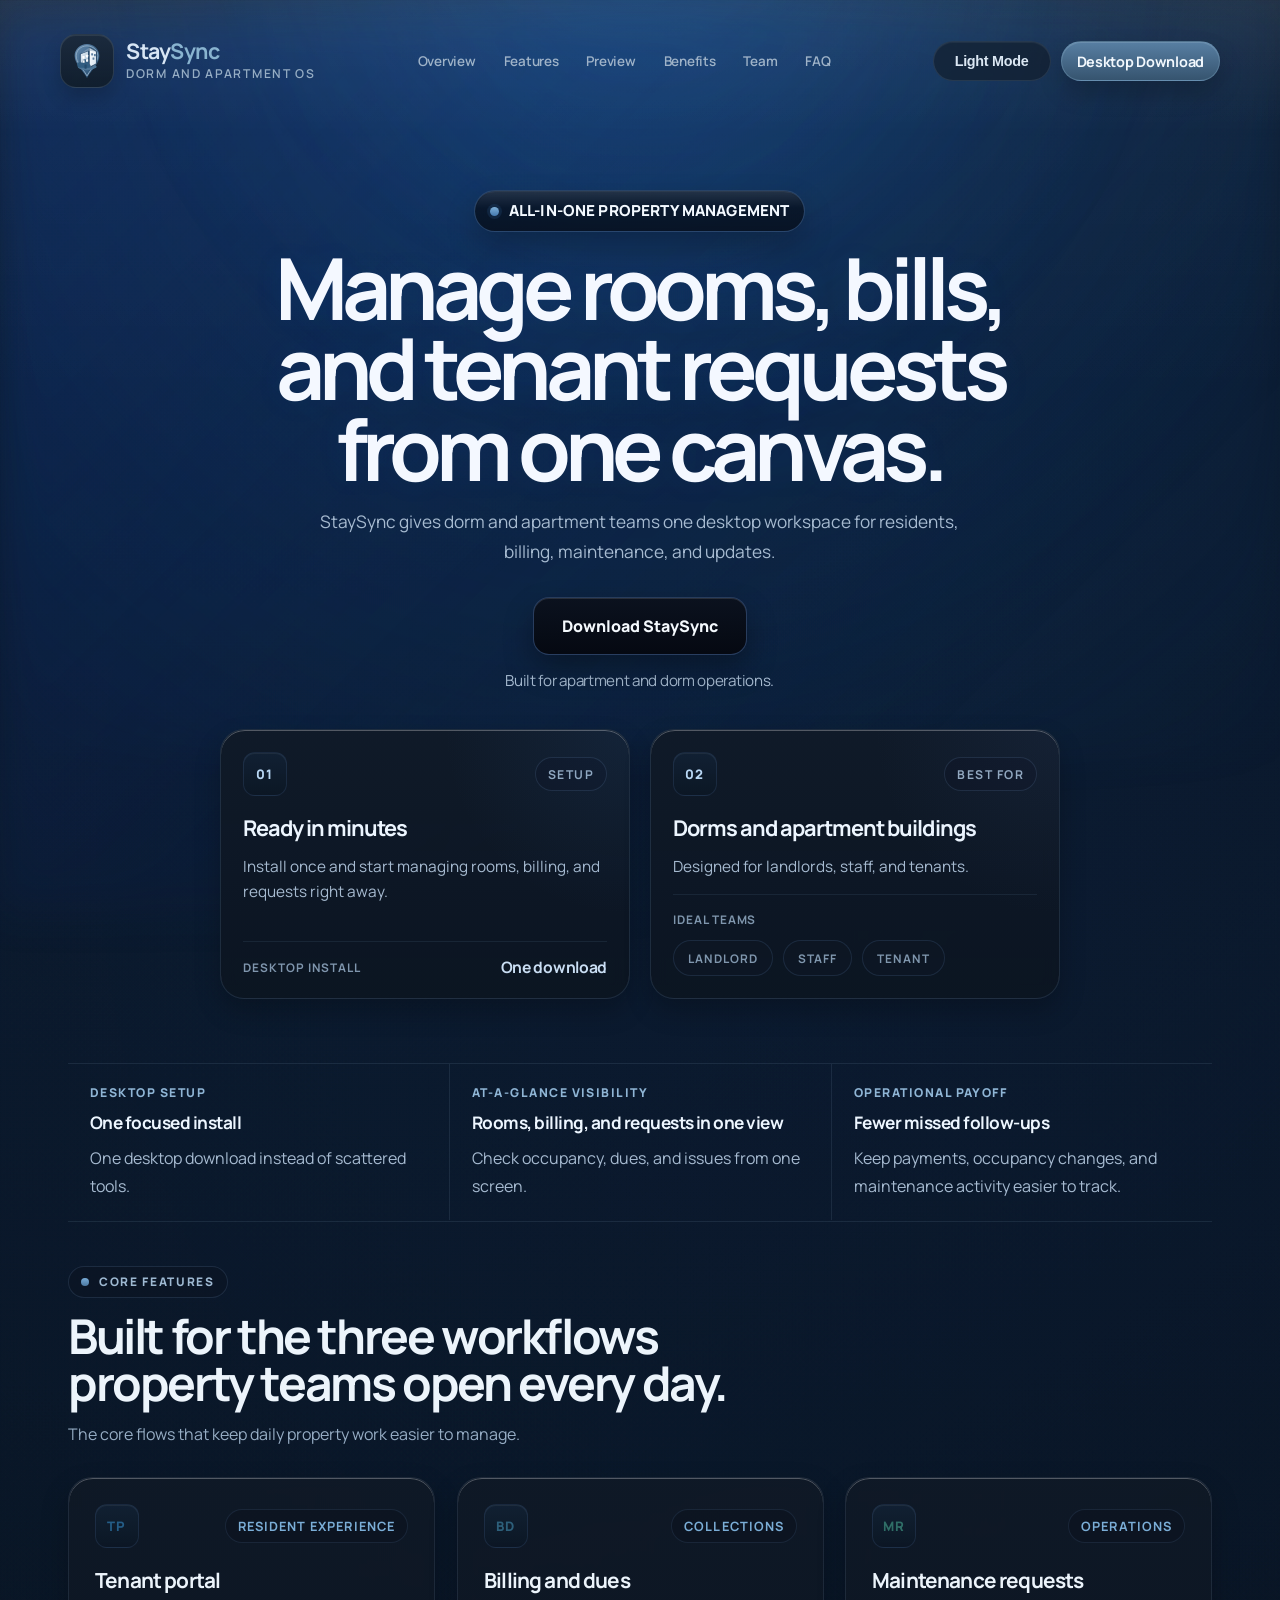
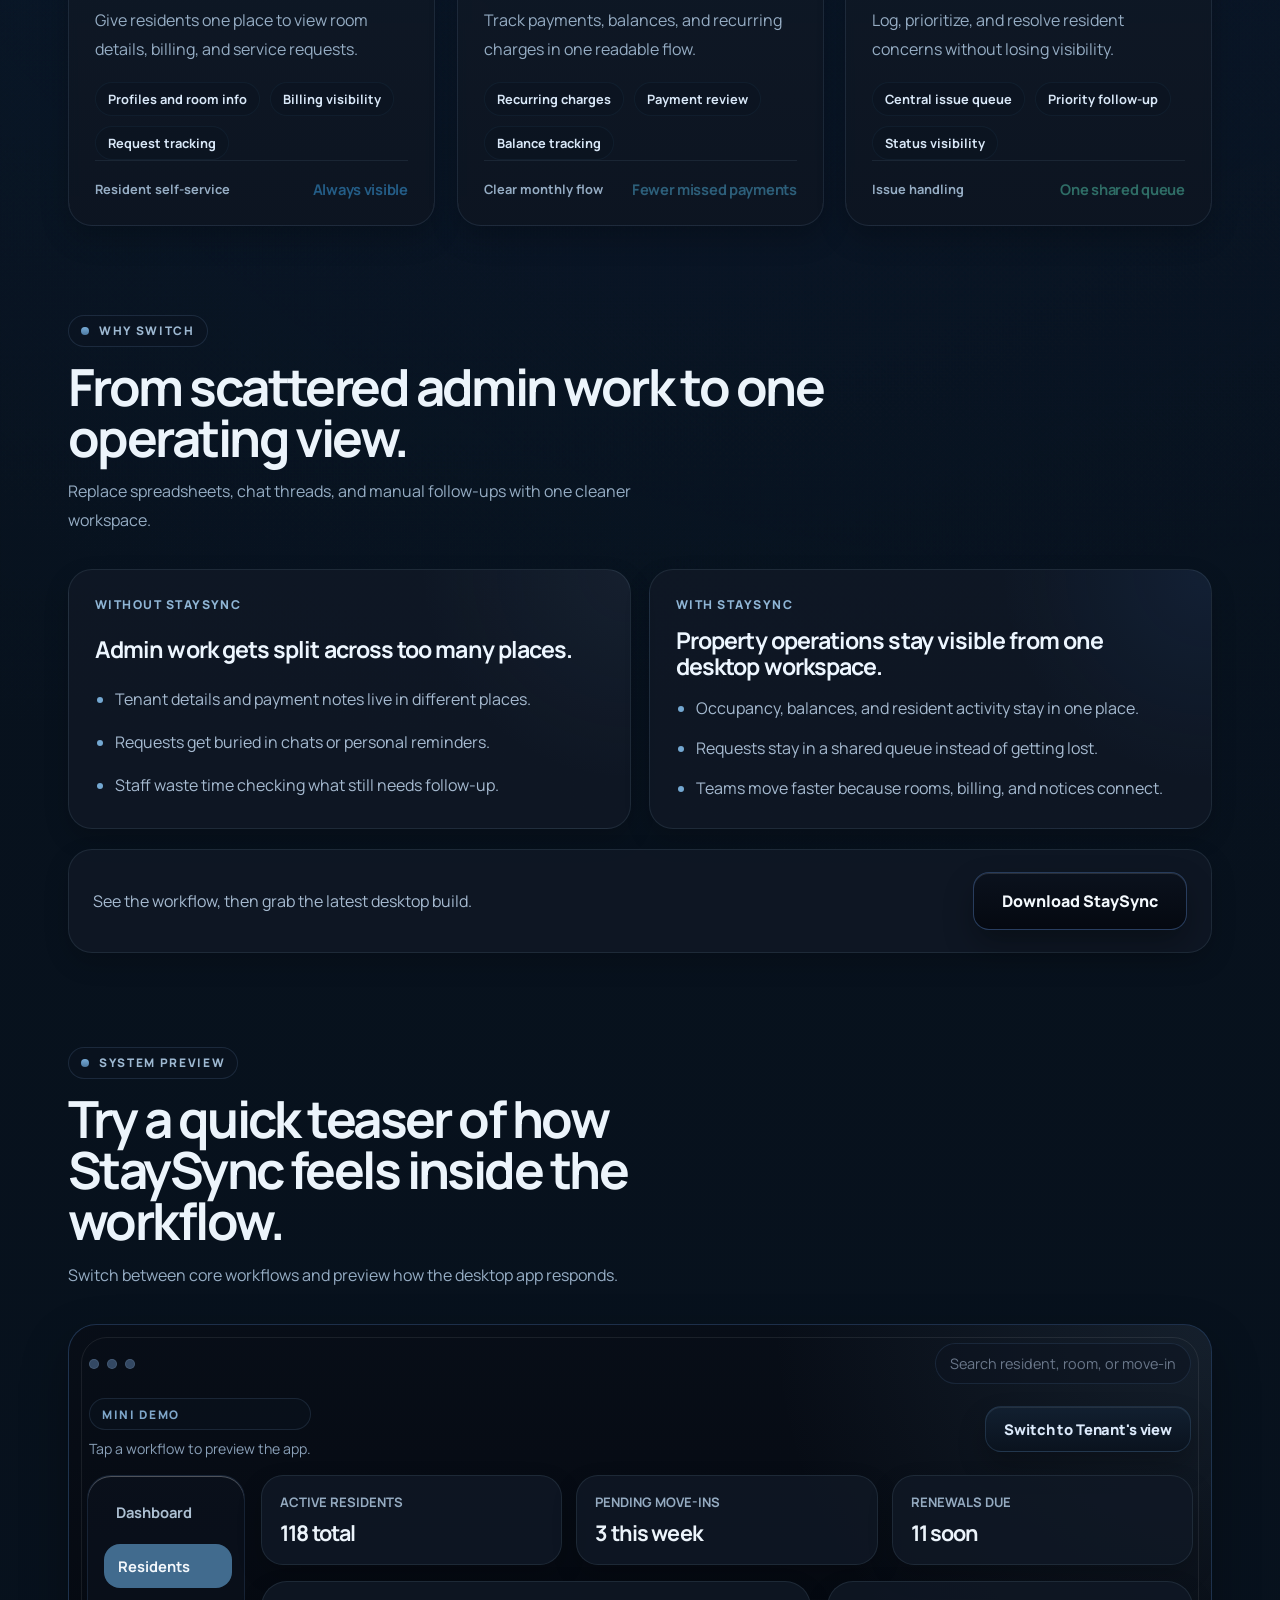
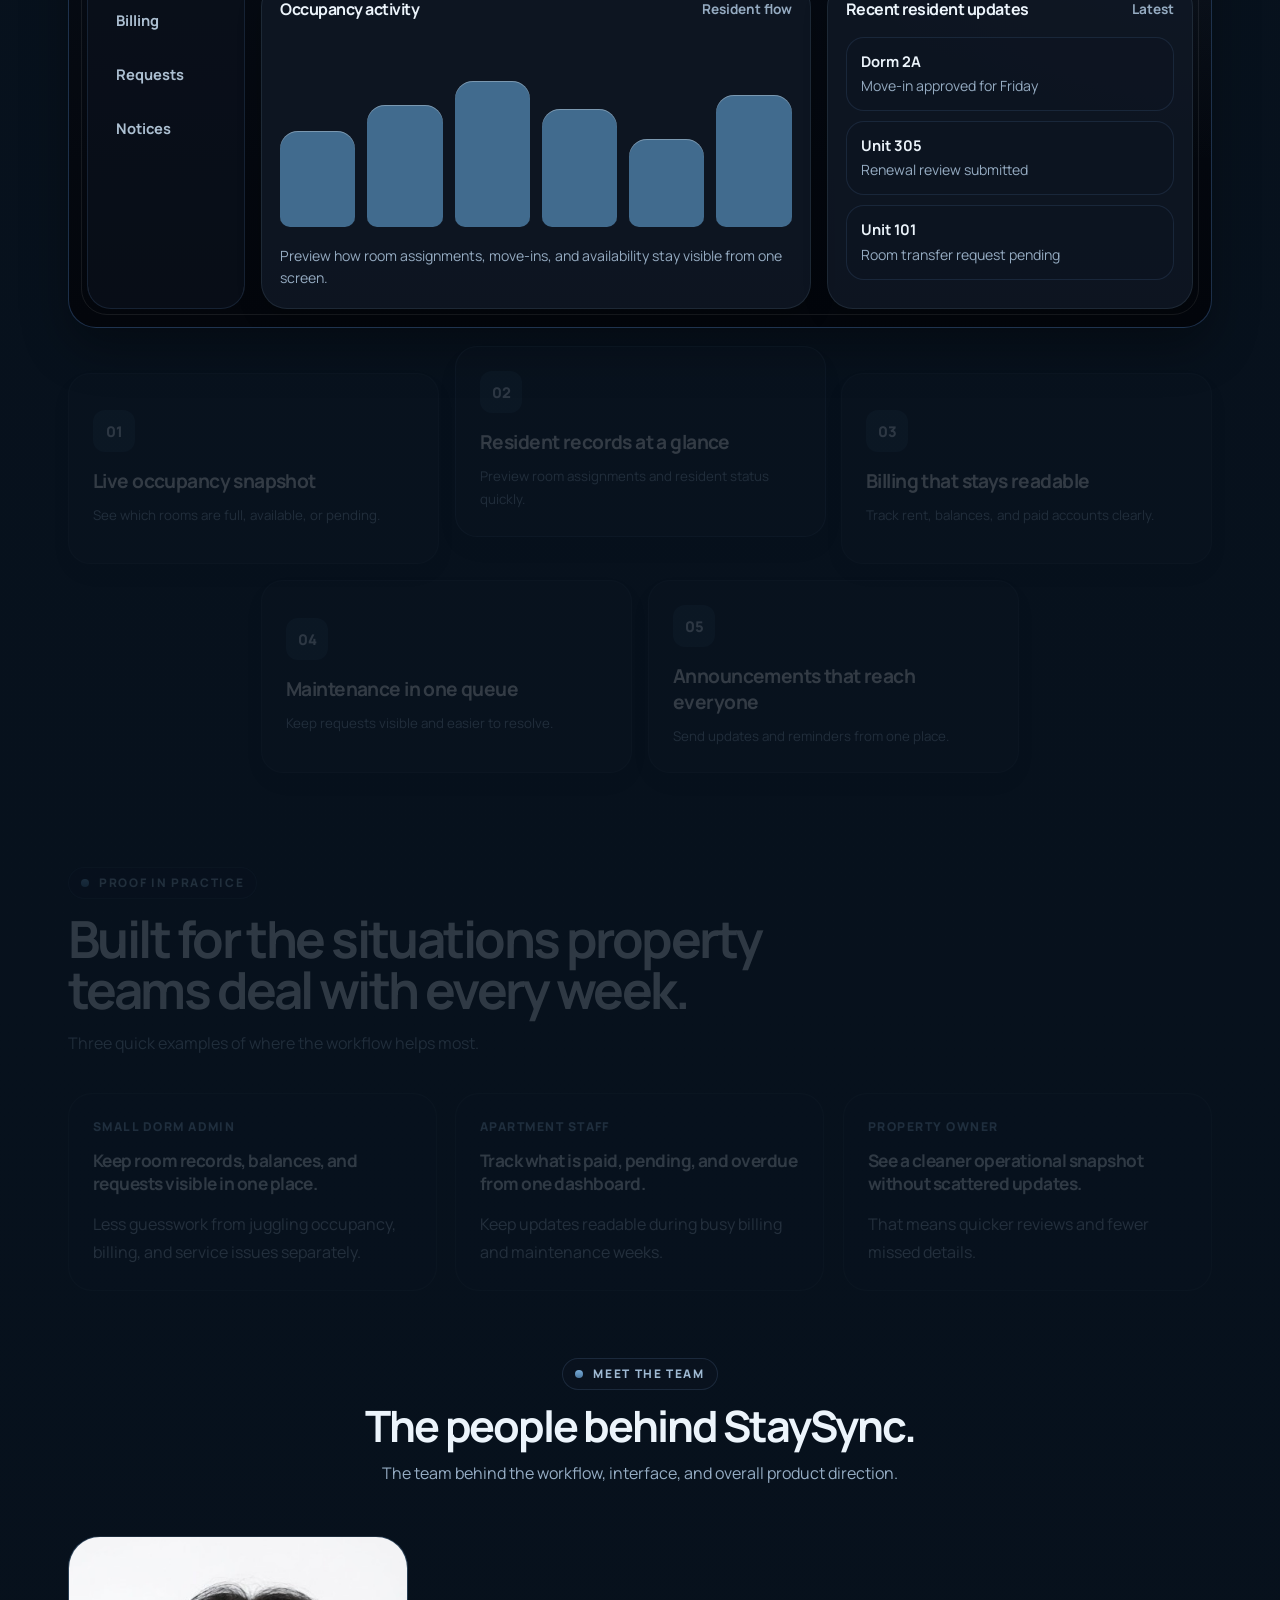
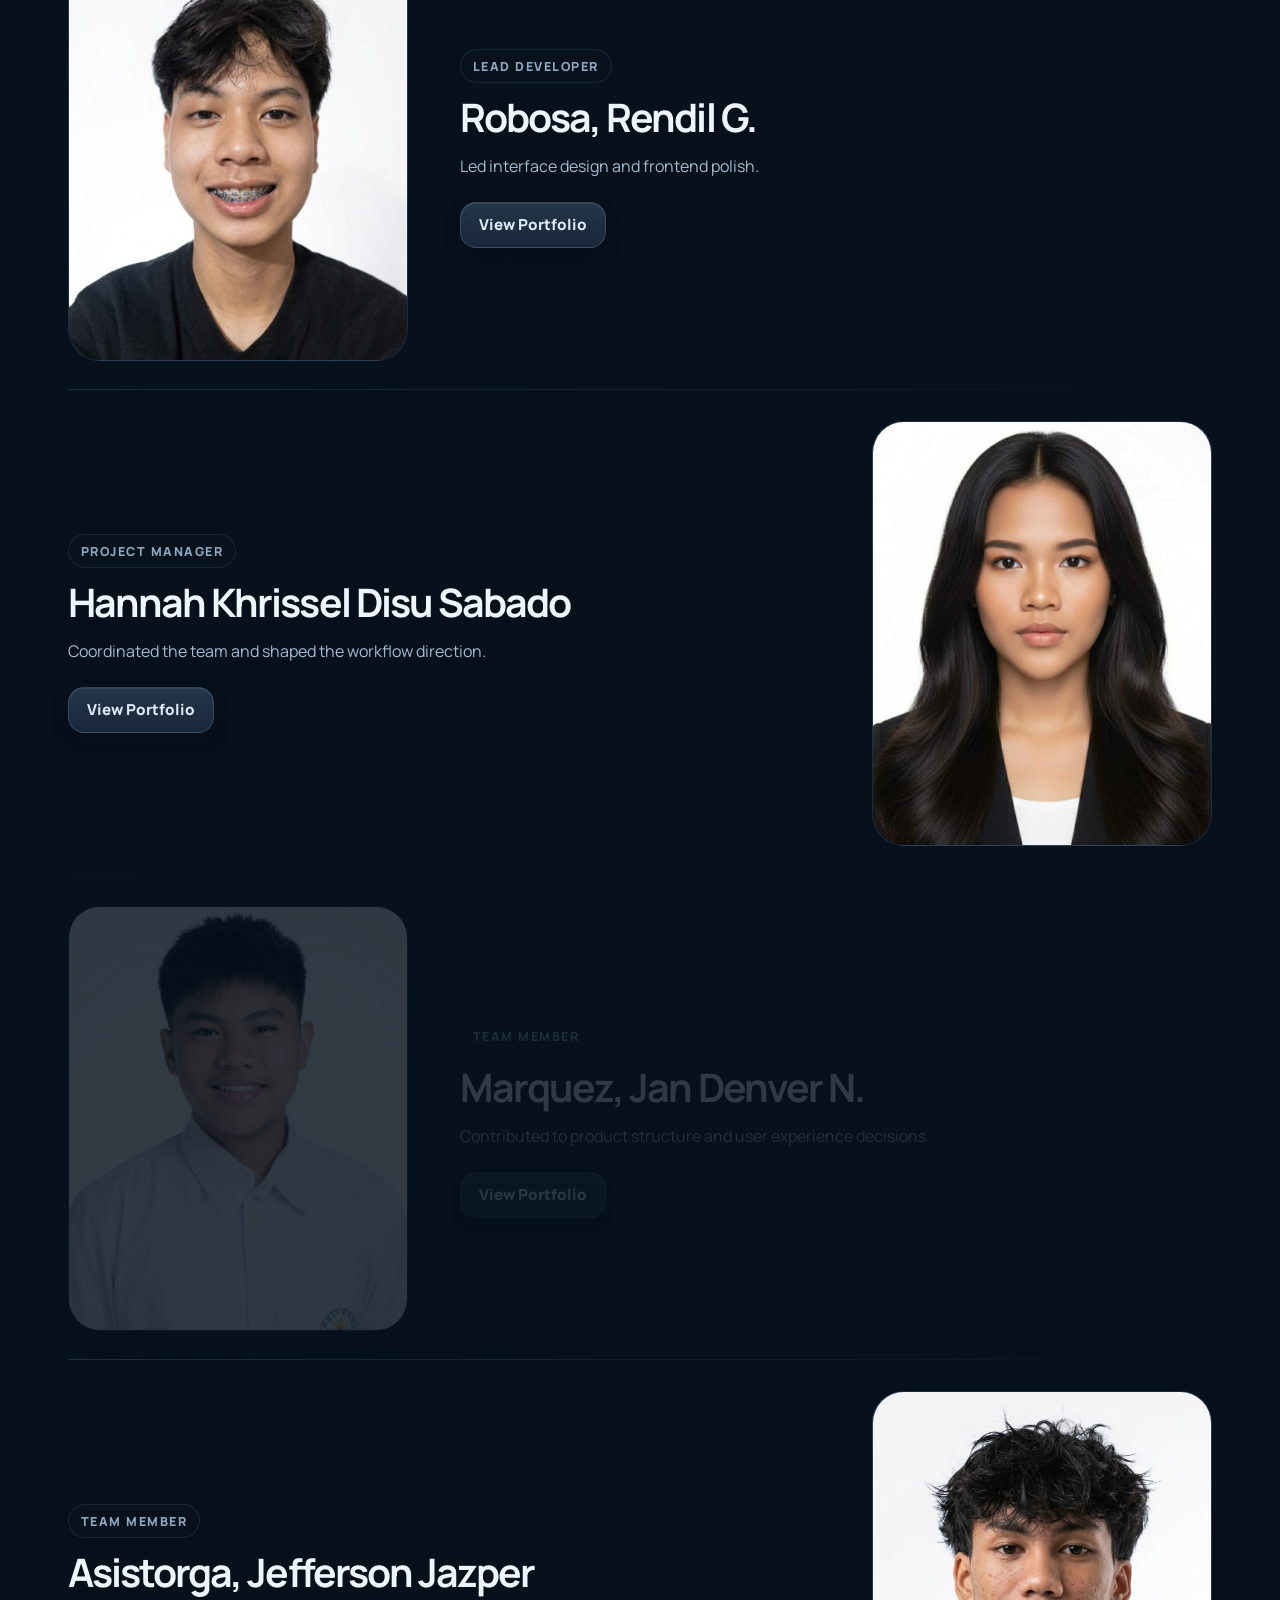
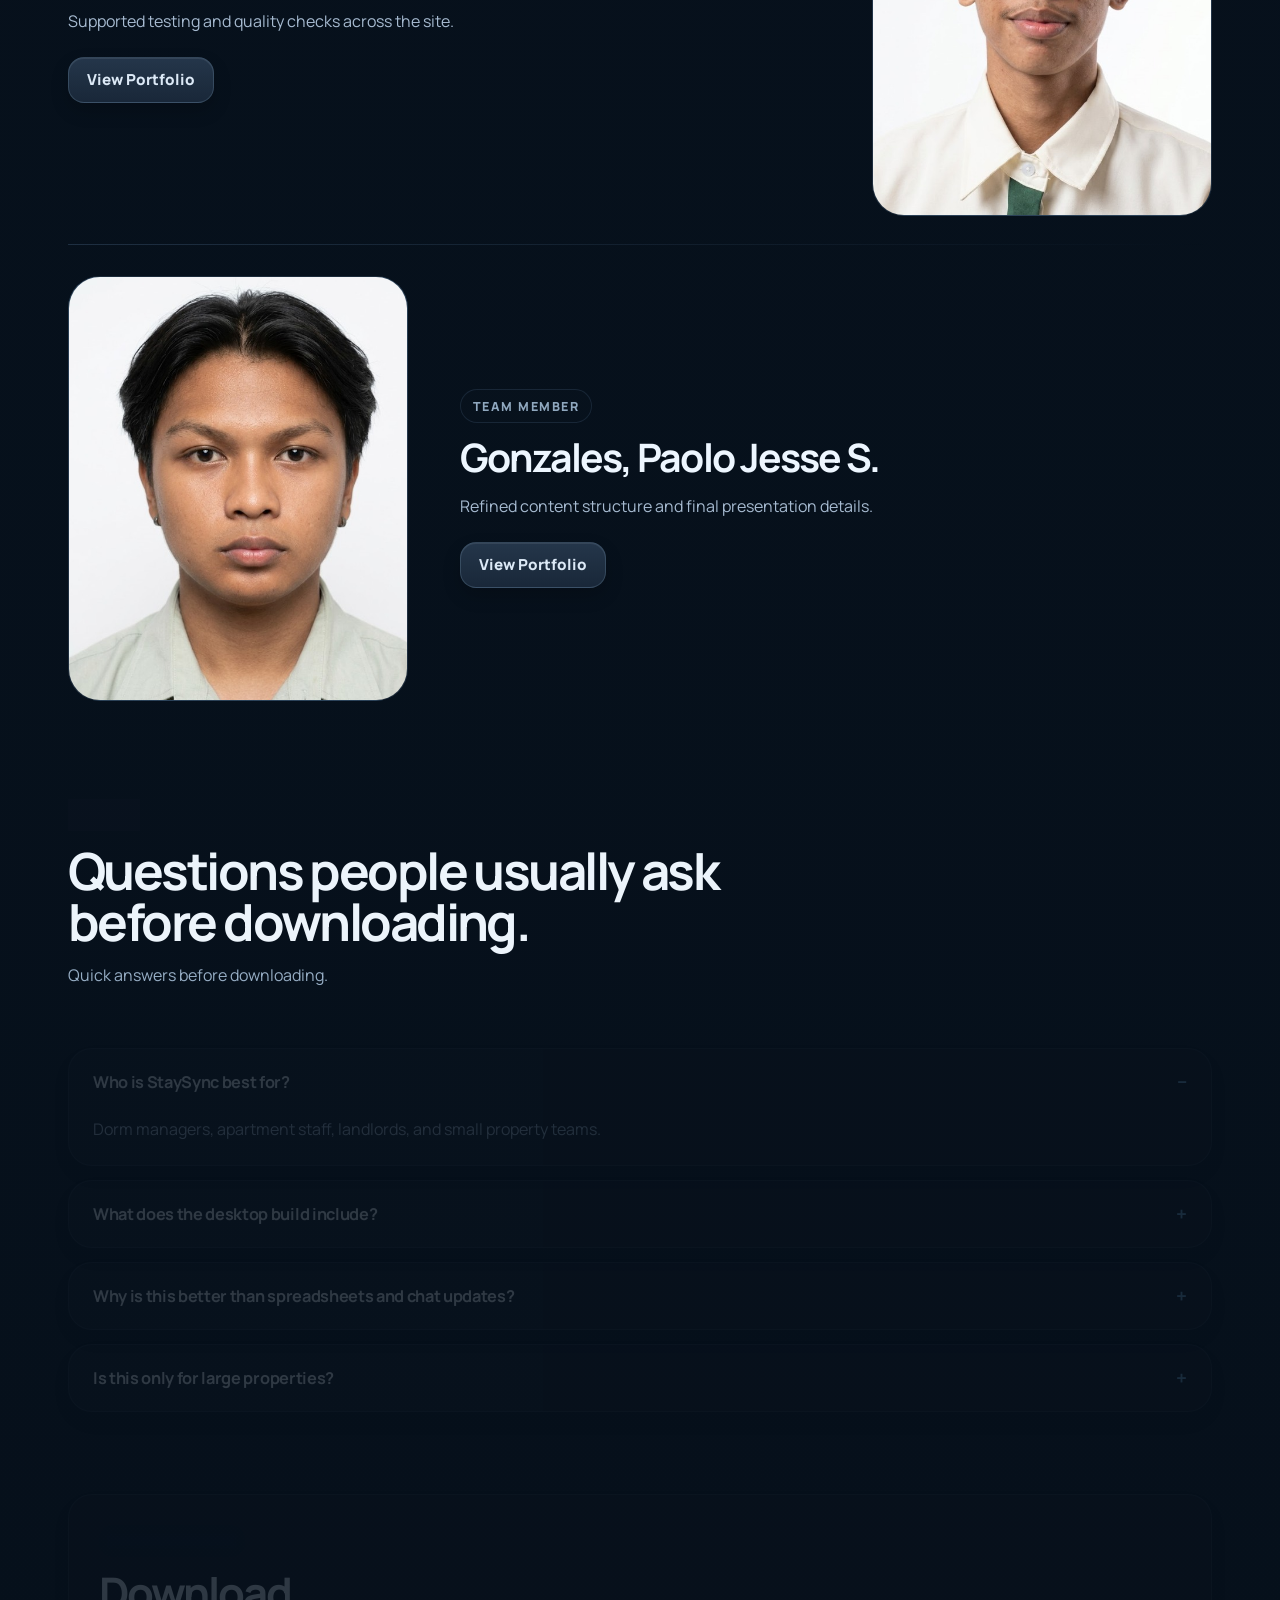
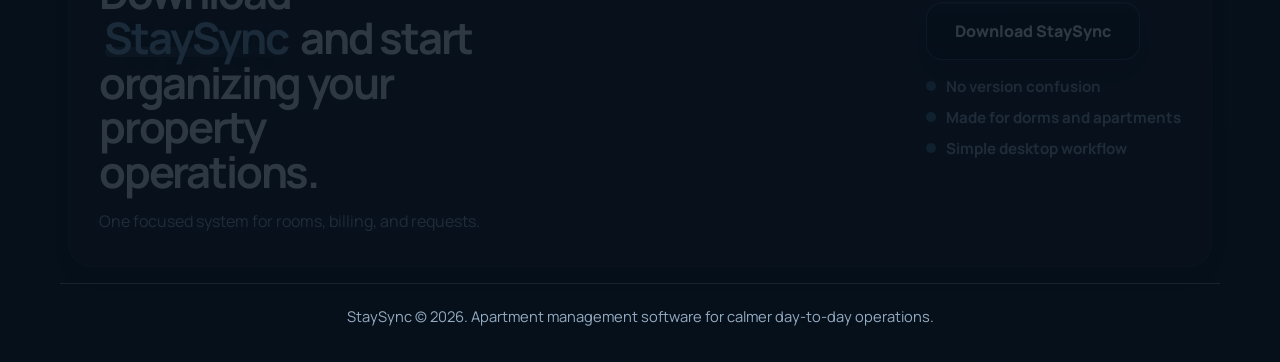
==== commit ed37edc2: "something new" ====
--- a/index.html
+++ b/index.html
@@ -278,8 +278,11 @@
               </div>
 
               <div class="preview-demo-head">
-                <span class="preview-demo-badge">Mini Demo</span>
-                <p>Tap a workflow to preview the app.</p>
+                <div class="preview-demo-copy">
+                  <span class="preview-demo-badge">Mini Demo</span>
+                  <p>Tap a workflow to preview the app.</p>
+                </div>
+                <button class="preview-tenant-switch" type="button" data-modal-variant="tenant">Switch to Tenant's view</button>
               </div>
 
               <div class="preview-body">
@@ -575,7 +578,7 @@
       const previewDemo = document.getElementById("preview-demo");
       const previewLayout = document.querySelector(".preview-layout");
       // These are the existing page download links that should open the modal.
-      const downloadTriggers = Array.from(document.querySelectorAll("a.download-button, .topbar-chip-accent"));
+      const downloadTriggers = Array.from(document.querySelectorAll("a.download-button, .topbar-chip-accent, [data-modal-variant]"));
       const downloadModal = document.getElementById("download-modal");
       const downloadModalClose = document.getElementById("download-modal-close");
       const downloadModalTitle = document.getElementById("download-modal-title");
@@ -960,11 +963,23 @@
       }
 
       if (downloadModal && downloadPlatformButtons.length) {
-        const defaultDownloadState = {
-          title: "Install StaySync in a few quick steps",
-          copy: "Choose your platform below, download the installer, and follow the setup flow on your device.",
-          note: "Temporary downloads redirect to a blank page until the real files are ready."
-        };
+        const downloadModalStates = {
+          default: {
+            title: "Install StaySync in a few quick steps",
+            copy: "Choose your platform below, download the installer, and follow the setup flow on your device.",
+            note: "Temporary downloads redirect to a blank page until the real files are ready.",
+            showSteps: true,
+            showActions: true
+          },
+          tenant: {
+            title: "Download the system for the whole experience",
+            copy: "The tenant view is available in the full StaySync desktop app. Download the system to access the complete experience.",
+            note: "Use the download options below to continue with the full app.",
+            showSteps: false,
+            showActions: true
+          }
+        };
+        let activeDownloadModalState = "default";
 
         // Clear timers so closing the modal cancels the fake download flow.
         const clearDownloadTimers = () => {
@@ -980,13 +995,15 @@
         };
 
         // Return the modal to its default instruction state each time it opens.
-        const resetDownloadModal = () => {
+        const resetDownloadModal = (stateName = "default") => {
           clearDownloadTimers();
-          downloadModalTitle.textContent = defaultDownloadState.title;
-          downloadModalCopy.textContent = defaultDownloadState.copy;
-          downloadModalNote.textContent = defaultDownloadState.note;
-          downloadModalSteps.hidden = false;
-          downloadModalActions.hidden = false;
+          activeDownloadModalState = downloadModalStates[stateName] ? stateName : "default";
+          const nextState = downloadModalStates[activeDownloadModalState];
+          downloadModalTitle.textContent = nextState.title;
+          downloadModalCopy.textContent = nextState.copy;
+          downloadModalNote.textContent = nextState.note;
+          downloadModalSteps.hidden = !nextState.showSteps;
+          downloadModalActions.hidden = !nextState.showActions;
           downloadModalLoading.hidden = true;
           downloadModalSuccess.hidden = true;
           downloadPlatformButtons.forEach((button) => {
@@ -994,8 +1011,8 @@
           });
         };
 
-        const openDownloadModal = () => {
-          resetDownloadModal();
+        const openDownloadModal = (stateName = "default") => {
+          resetDownloadModal(stateName);
           document.body.classList.add("modal-open");
           downloadModal.classList.add("is-open");
           downloadModal.setAttribute("aria-hidden", "false");
@@ -1011,7 +1028,7 @@
         downloadTriggers.forEach((trigger) => {
           trigger.addEventListener("click", (event) => {
             event.preventDefault();
-            openDownloadModal();
+            openDownloadModal(trigger.dataset.modalVariant || "default");
           });
         });
 
--- a/style.css
+++ b/style.css
@@ -1940,6 +1940,11 @@
   padding: 0 2px 2px;
 }
 
+.preview-demo-copy {
+  display: grid;
+  gap: 8px;
+}
+
 .preview-demo-head p {
   margin: 0;
   color: #667689;
@@ -1960,6 +1965,37 @@
   font-weight: 800;
   letter-spacing: 0.14em;
   text-transform: uppercase;
+}
+
+.preview-tenant-switch {
+  flex-shrink: 0;
+  display: inline-flex;
+  align-items: center;
+  justify-content: center;
+  min-height: 46px;
+  padding: 0 18px;
+  border: 1px solid rgba(61, 102, 139, 0.28);
+  border-radius: 16px;
+  background: linear-gradient(180deg, rgba(39, 64, 89, 0.96), rgba(24, 41, 58, 0.98));
+  color: #e7f1fb;
+  font-size: 0.92rem;
+  font-weight: 800;
+  font-family: inherit;
+  letter-spacing: -0.01em;
+  box-shadow:
+    0 12px 24px rgba(41, 64, 93, 0.14),
+    inset 0 1px 0 rgba(255, 255, 255, 0.08);
+  cursor: pointer;
+  transition: transform 180ms ease, box-shadow 180ms ease, border-color 180ms ease, background 180ms ease;
+}
+
+.preview-tenant-switch:hover {
+  transform: translateY(-2px);
+  border-color: rgba(74, 122, 167, 0.42);
+  box-shadow:
+    0 16px 28px rgba(41, 64, 93, 0.18),
+    inset 0 1px 0 rgba(255, 255, 255, 0.1);
+  background: linear-gradient(180deg, rgba(50, 79, 108, 0.98), rgba(31, 52, 73, 0.98));
 }
 
 .preview-brand {
@@ -2036,7 +2072,8 @@
 }
 
 .preview-nav-item:focus-visible,
-.preview-note:focus-visible {
+.preview-note:focus-visible,
+.preview-tenant-switch:focus-visible {
   outline: 2px solid rgba(58, 111, 147, 0.34);
   outline-offset: 2px;
 }
@@ -2774,6 +2811,10 @@
     flex-direction: column;
   }
 
+  .preview-tenant-switch {
+    width: 100%;
+  }
+
   .preview-search {
     min-width: 200px;
   }
--- a/theme-dark.css
+++ b/theme-dark.css
@@ -407,6 +407,24 @@
   color: #7fa7ca;
 }
 
+.preview-tenant-switch {
+  border-color: rgba(90, 129, 171, 0.24);
+  background: linear-gradient(180deg, rgba(18, 32, 49, 0.98), rgba(10, 19, 31, 0.98));
+  color: #dceafb;
+  box-shadow:
+    0 14px 28px rgba(0, 0, 0, 0.24),
+    inset 0 1px 0 rgba(255, 255, 255, 0.08);
+}
+
+.preview-tenant-switch:hover,
+.preview-tenant-switch:focus-visible {
+  border-color: rgba(118, 161, 202, 0.36);
+  background: linear-gradient(180deg, rgba(28, 50, 75, 0.98), rgba(15, 29, 45, 0.98));
+  box-shadow:
+    0 18px 32px rgba(0, 0, 0, 0.28),
+    inset 0 1px 0 rgba(255, 255, 255, 0.1);
+}
+
 .showcase-line,
 .panel-line {
   background: linear-gradient(90deg, #45668f, #21364b);
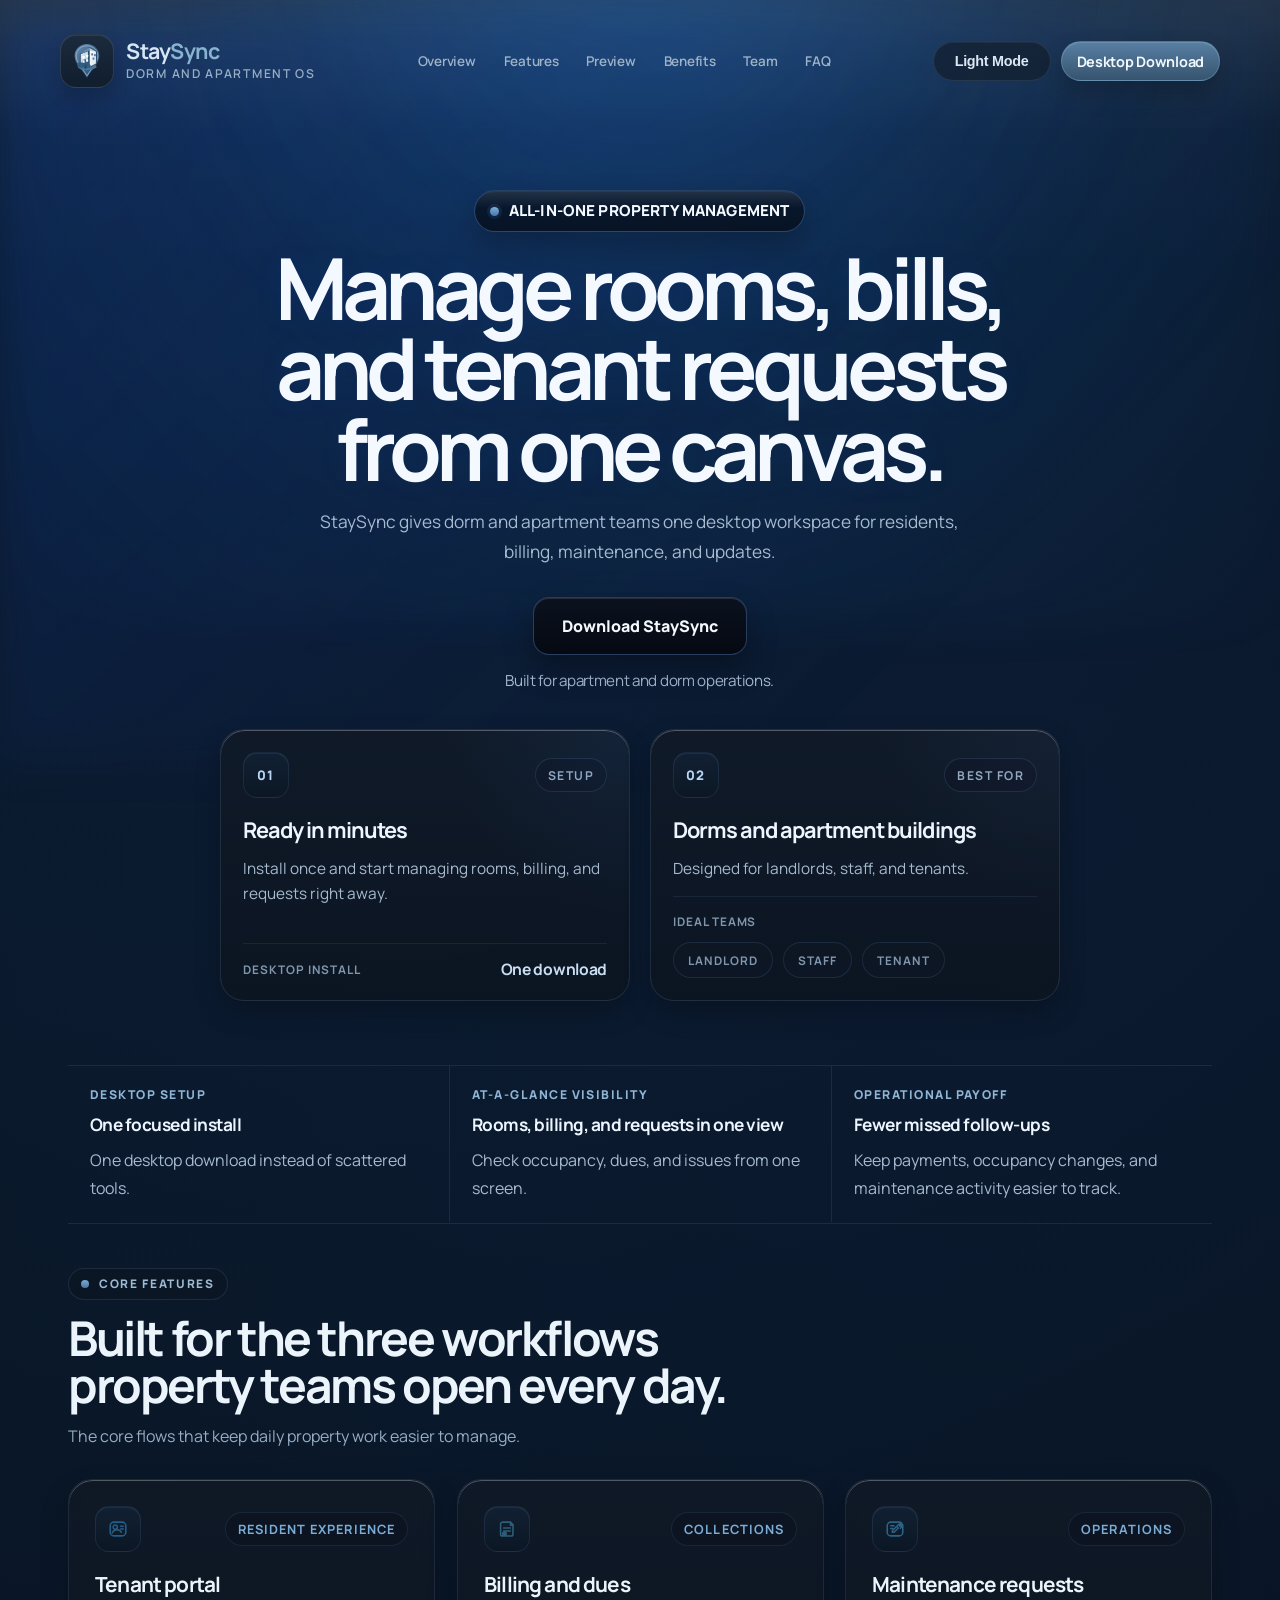
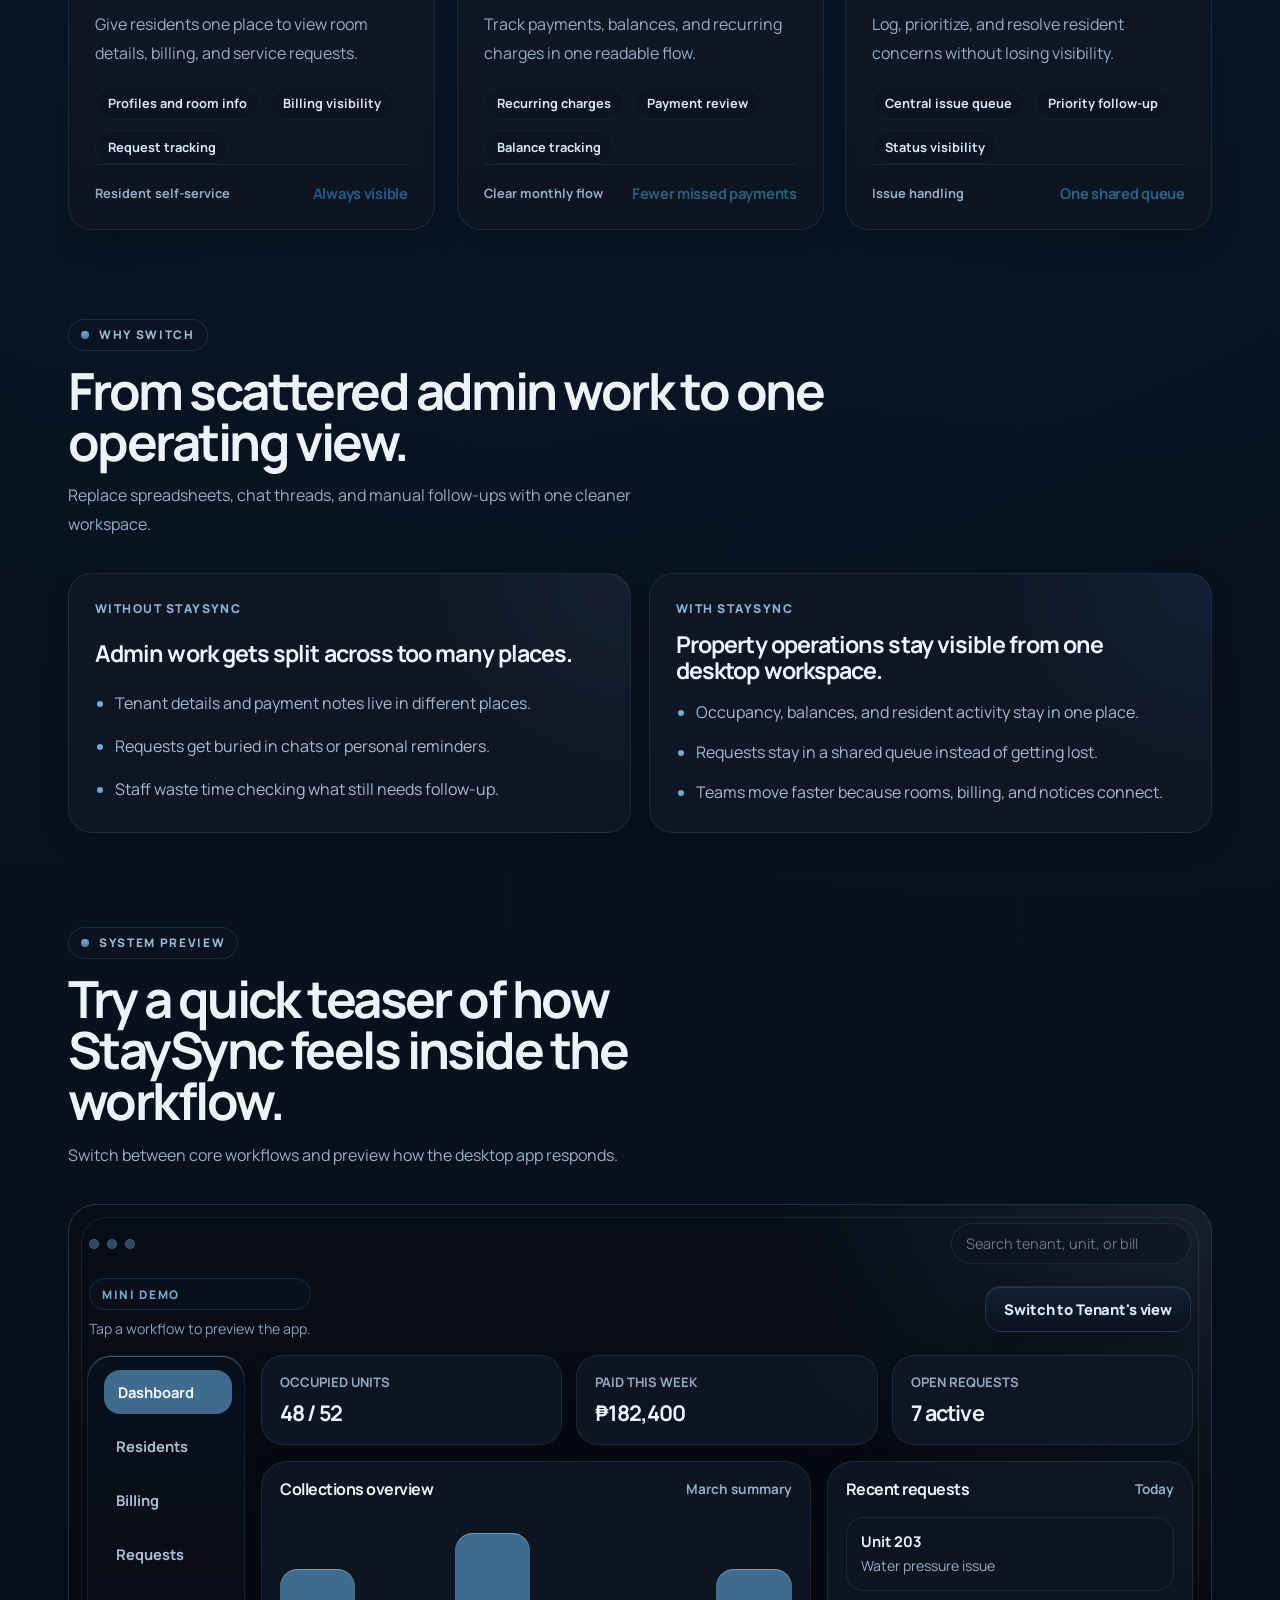
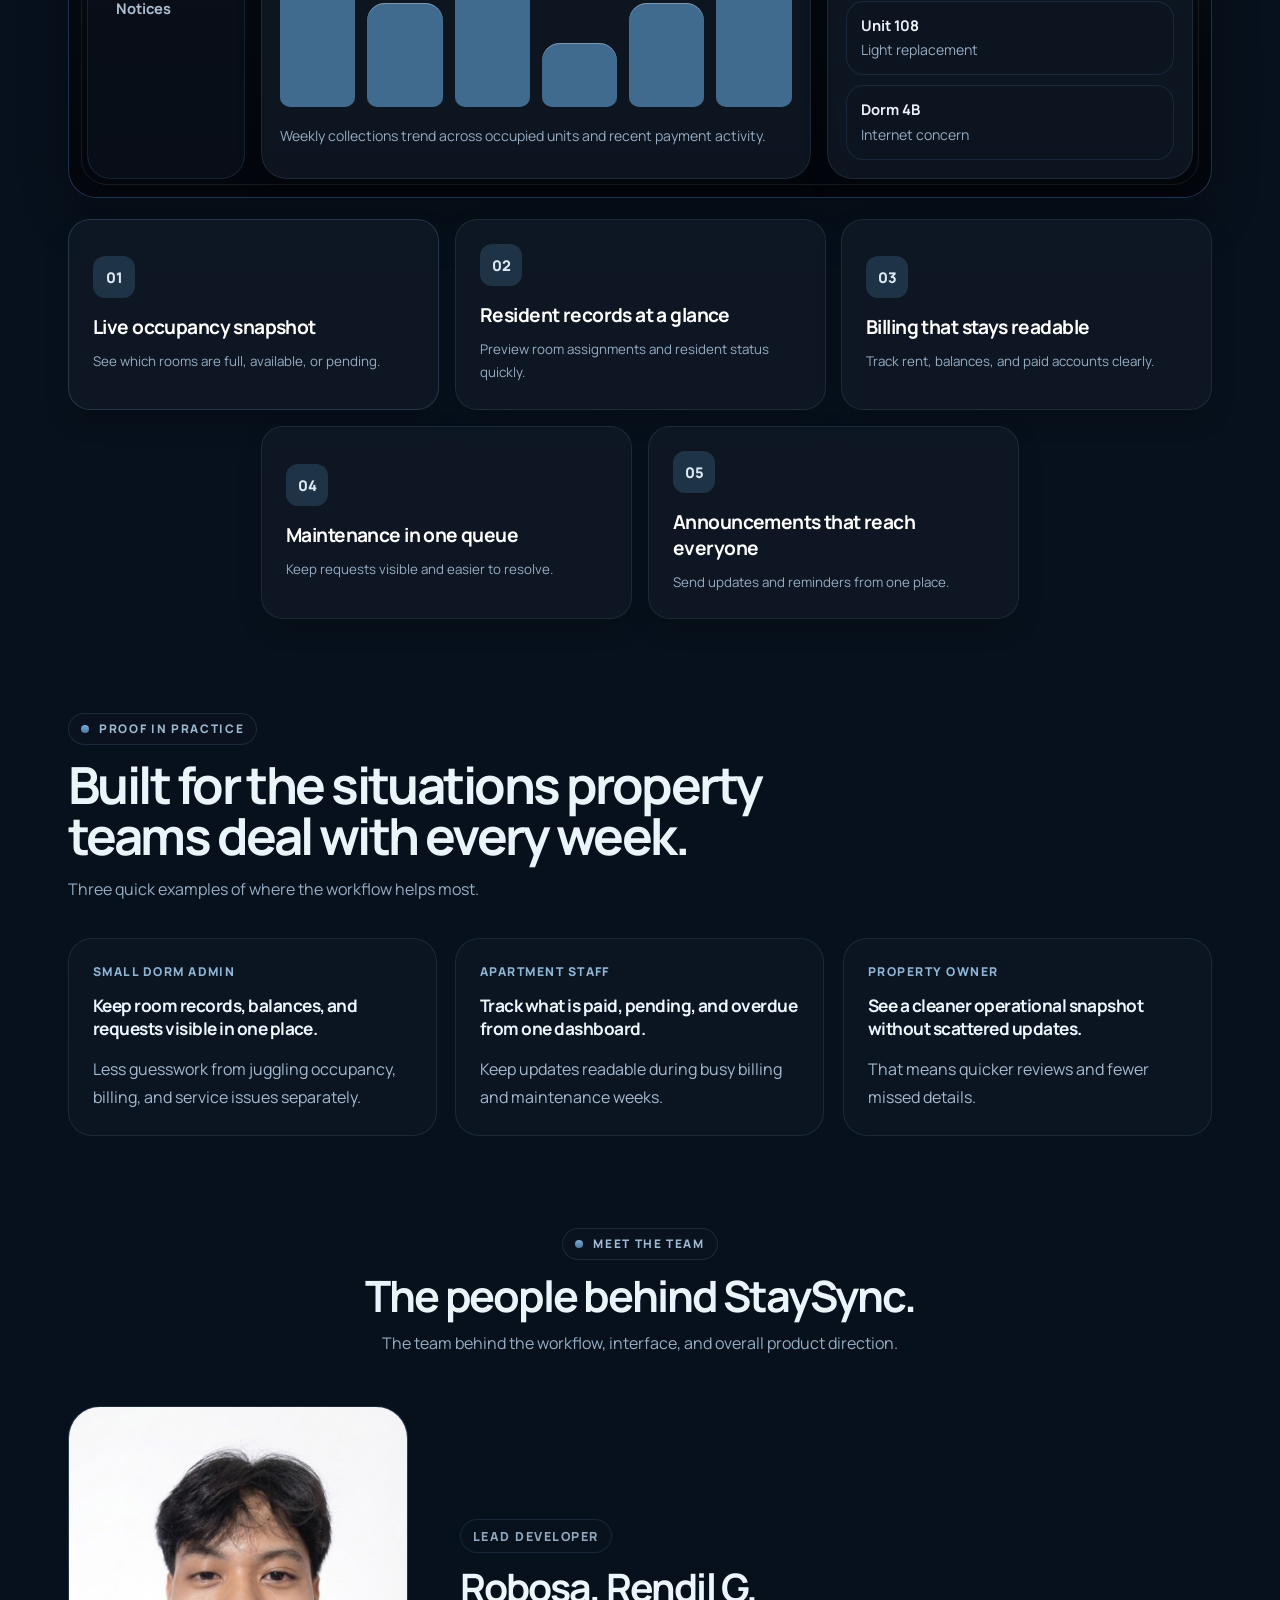
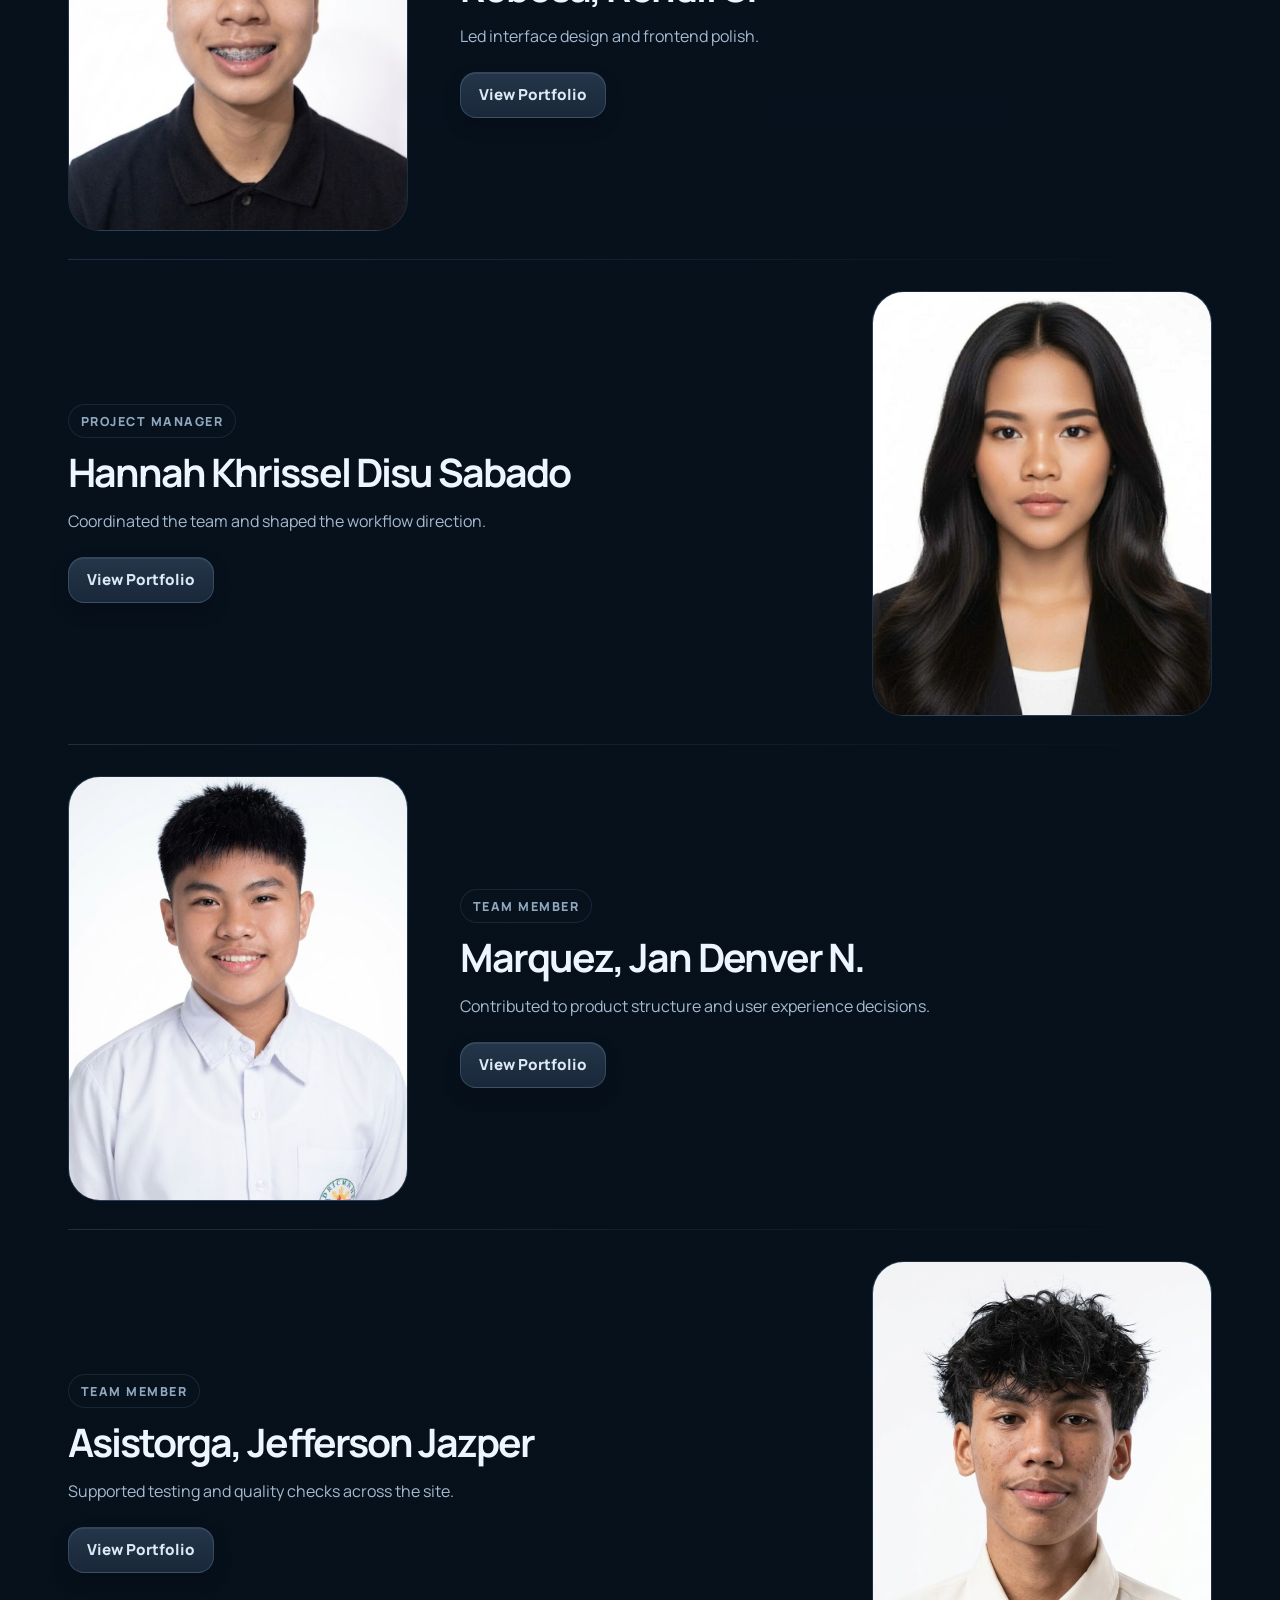
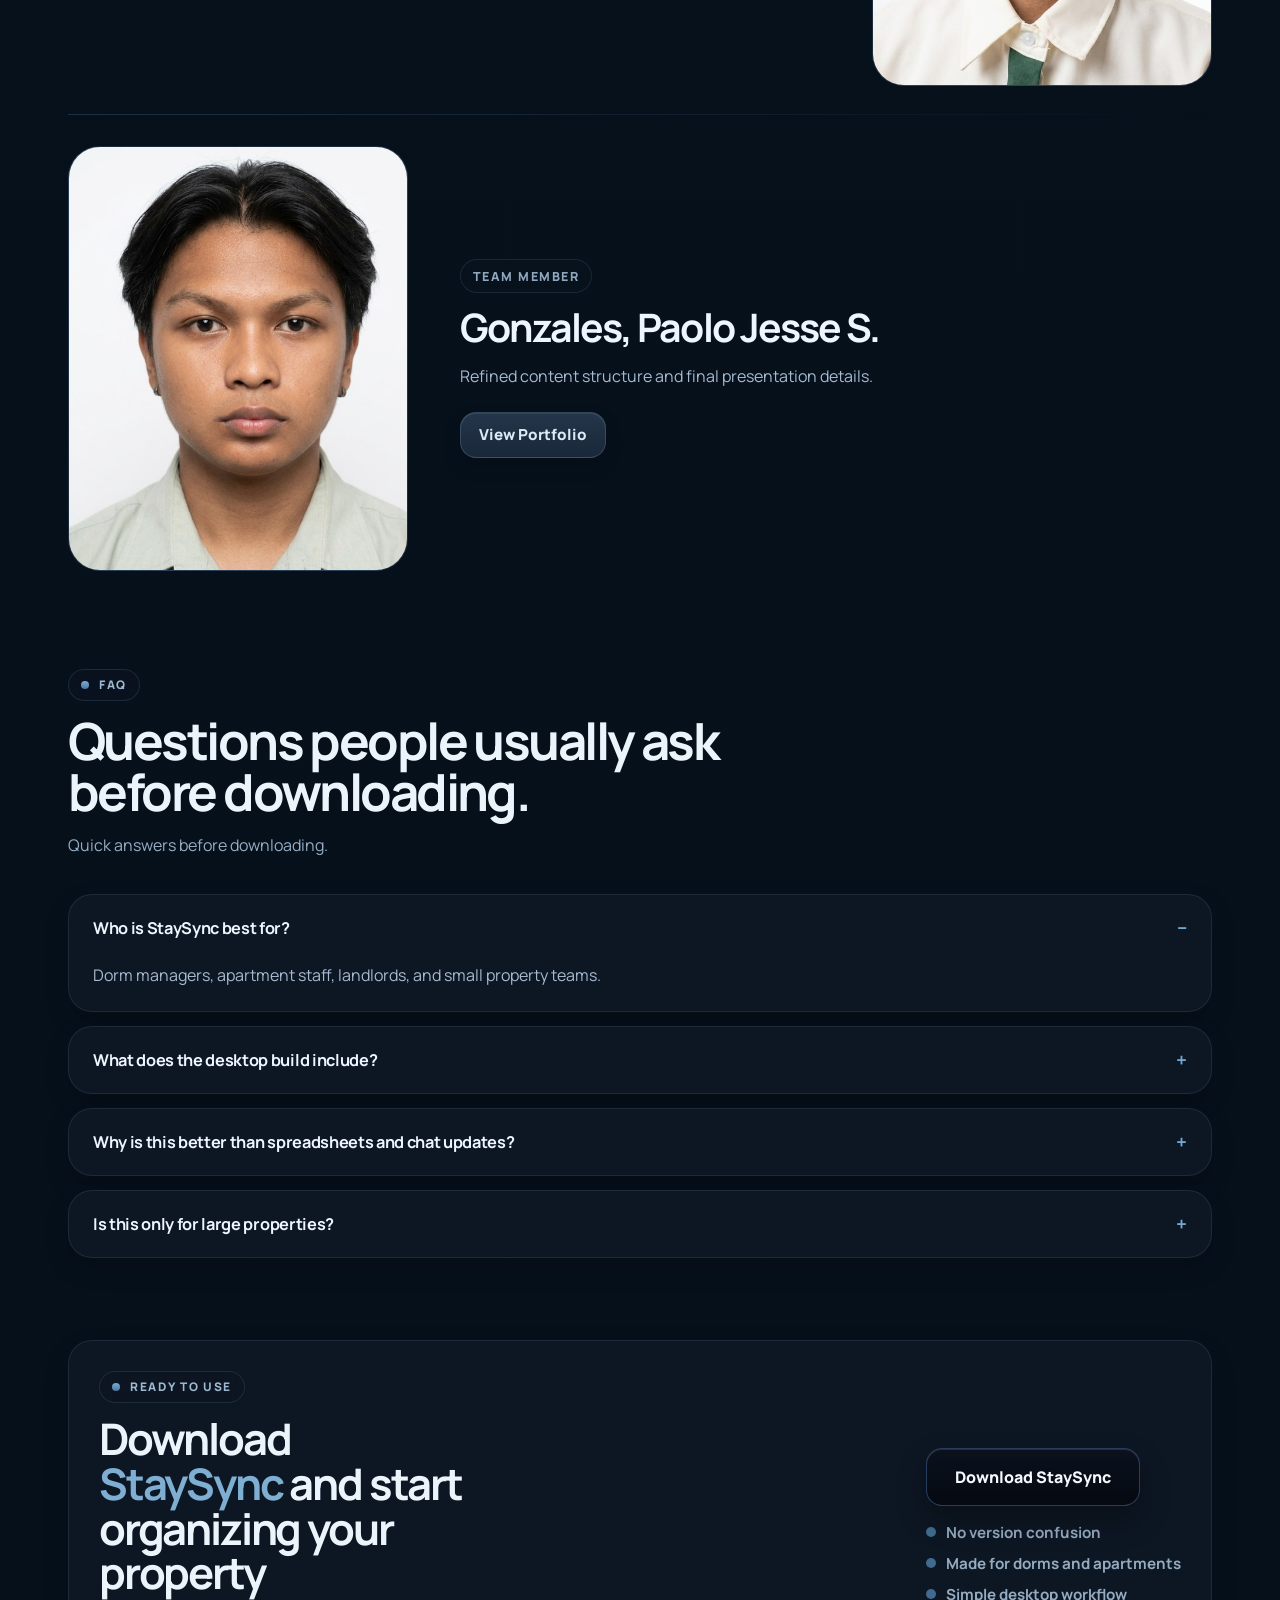
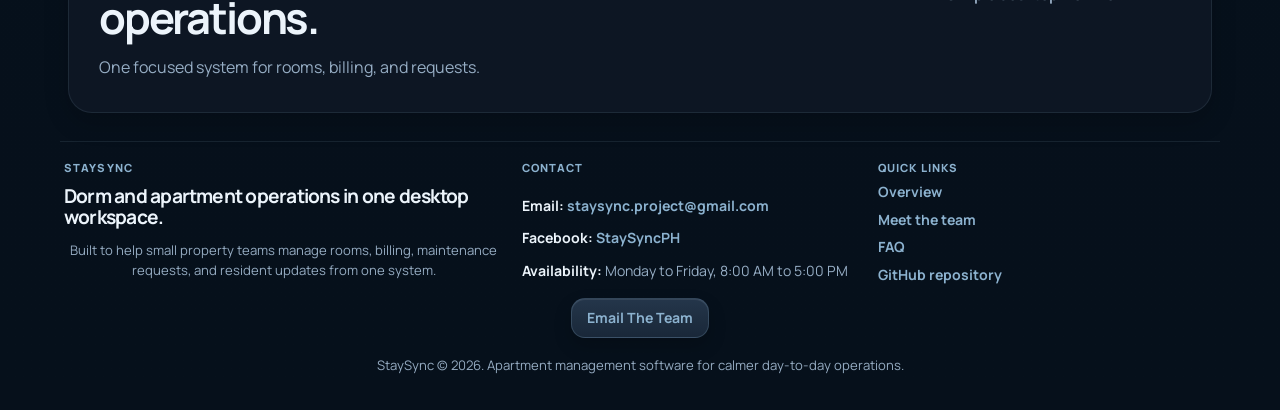
==== commit 35acb6e2: "." ====
--- a/index.html
+++ b/index.html
@@ -168,9 +168,16 @@
           <p>The core flows that keep daily property work easier to manage.</p>
         </div>
 
-        <article class="feature-card feature-card-portal">
+        <article class="feature-card feature-card-portal" data-feature-preview="portal" tabindex="0" role="button" aria-haspopup="dialog" aria-label="Open tenant portal system snapshot">
           <div class="feature-card-head">
-            <span class="feature-icon" aria-hidden="true">TP</span>
+            <span class="feature-icon" aria-hidden="true">
+              <svg viewBox="0 0 24 24" role="presentation">
+                <rect x="3.5" y="4.5" width="17" height="15" rx="4" fill="none" stroke="currentColor" stroke-width="1.7" />
+                <circle cx="9" cy="10" r="2.3" fill="none" stroke="currentColor" stroke-width="1.7" />
+                <path d="M5.8 16.1c.8-2.2 2.5-3.3 5-3.3 2.4 0 4 .9 4.8 2.8" fill="none" stroke="currentColor" stroke-width="1.7" stroke-linecap="round" />
+                <path d="M14.8 9h2.9M14.8 12h2.9" fill="none" stroke="currentColor" stroke-width="1.7" stroke-linecap="round" />
+              </svg>
+            </span>
             <span class="feature-tag">Resident experience</span>
           </div>
           <h2>Tenant portal</h2>
@@ -186,9 +193,17 @@
           </div>
         </article>
 
-        <article class="feature-card feature-card-billing">
+        <article class="feature-card feature-card-billing" data-feature-preview="billing" tabindex="0" role="button" aria-haspopup="dialog" aria-label="Open billing and dues system snapshot">
           <div class="feature-card-head">
-            <span class="feature-icon" aria-hidden="true">BD</span>
+            <span class="feature-icon" aria-hidden="true">
+              <svg viewBox="0 0 24 24" role="presentation">
+                <path d="M7 4.5h8.8l2.7 2.9v10.2a2 2 0 0 1-2 2H7a2 2 0 0 1-2-2v-11a2 2 0 0 1 2-2Z" fill="none" stroke="currentColor" stroke-width="1.7" stroke-linejoin="round" />
+                <path d="M15.8 4.8v3h2.8" fill="none" stroke="currentColor" stroke-width="1.7" stroke-linecap="round" stroke-linejoin="round" />
+                <path d="M8.3 11h7.4M8.3 14.1h7.4" fill="none" stroke="currentColor" stroke-width="1.7" stroke-linecap="round" />
+                <circle cx="9.2" cy="17.3" r="1.9" fill="none" stroke="currentColor" stroke-width="1.7" />
+                <path d="M9.2 16.2v2.2M8.1 17.3h2.2" fill="none" stroke="currentColor" stroke-width="1.5" stroke-linecap="round" />
+              </svg>
+            </span>
             <span class="feature-tag">Collections</span>
           </div>
           <h2>Billing and dues</h2>
@@ -204,9 +219,16 @@
           </div>
         </article>
 
-        <article class="feature-card feature-card-maintenance">
+        <article class="feature-card feature-card-maintenance" data-feature-preview="maintenance" tabindex="0" role="button" aria-haspopup="dialog" aria-label="Open maintenance requests system snapshot">
           <div class="feature-card-head">
-            <span class="feature-icon" aria-hidden="true">MR</span>
+            <span class="feature-icon" aria-hidden="true">
+              <svg viewBox="0 0 24 24" role="presentation">
+                <rect x="3.5" y="4.5" width="17" height="15" rx="4" fill="none" stroke="currentColor" stroke-width="1.7" />
+                <path d="m14.8 8.1 1.1-1.1a2.5 2.5 0 0 1 2.8-.5l-1.8 1.8.8.8 1.8-1.8a2.5 2.5 0 0 1-.5 2.8l-1.1 1.1" fill="none" stroke="currentColor" stroke-width="1.6" stroke-linecap="round" stroke-linejoin="round" />
+                <path d="m13.9 9 1.8 1.8-4.8 4.8H9.1V14Z" fill="none" stroke="currentColor" stroke-width="1.6" stroke-linejoin="round" />
+                <path d="M7.4 8.5h3.4M7.4 11.4h2.2" fill="none" stroke="currentColor" stroke-width="1.7" stroke-linecap="round" />
+              </svg>
+            </span>
             <span class="feature-tag">Operations</span>
           </div>
           <h2>Maintenance requests</h2>
@@ -252,10 +274,6 @@
           </article>
         </div>
 
-        <div class="comparison-cta">
-          <p>See the workflow, then grab the latest desktop build.</p>
-          <a class="download-button" href="https://github.com/WiseArcane/JavaThesisProject" target="_blank" rel="noopener noreferrer">Download StaySync</a>
-        </div>
       </section>
 
       <section class="system-preview" id="preview">
@@ -530,9 +548,97 @@
     </main>
 
     <footer class="footer">
+      <div class="footer-grid">
+        <section class="footer-block footer-brand">
+          <span class="footer-kicker">StaySync</span>
+          <h3>Dorm and apartment operations in one desktop workspace.</h3>
+          <p>Built to help small property teams manage rooms, billing, maintenance requests, and resident updates from one system.</p>
+        </section>
+
+        <section class="footer-block">
+          <span class="footer-kicker">Contact</span>
+          <ul class="footer-list">
+            <li><strong>Email:</strong> <a href="mailto:staysync.project@gmail.com">staysync.project@gmail.com</a></li>
+            <li><strong>Facebook:</strong> <a href="https://www.facebook.com/Rendil.Robosa/" target="_blank" rel="noopener noreferrer">StaySyncPH</a></li>
+            <li><strong>Availability:</strong> Monday to Friday, 8:00 AM to 5:00 PM</li>
+          </ul>
+        </section>
+
+        <section class="footer-block">
+          <span class="footer-kicker">Quick Links</span>
+          <ul class="footer-list">
+            <li><a href="#overview">Overview</a></li>
+            <li><a href="#developers">Meet the team</a></li>
+            <li><a href="#faq">FAQ</a></li>
+            <li><a href="https://github.com/WiseArcane/JavaThesisProject" target="_blank" rel="noopener noreferrer">GitHub repository</a></li>
+          </ul>
+        </section>
+      </div>
+
+      <a class="footer-button" href="mailto:staysync.project@gmail.com">Email The Team</a>
       <p>StaySync &copy; 2026. Apartment management software for calmer day-to-day operations.</p>
     </footer>
   </div>
+  <div class="feature-preview-modal" id="feature-preview-modal" aria-hidden="true">
+    <div class="feature-preview-backdrop" data-feature-preview-close></div>
+    <div class="feature-preview-dialog" role="dialog" aria-modal="true" aria-labelledby="feature-preview-title" aria-describedby="feature-preview-copy">
+      <button class="feature-preview-close" id="feature-preview-close" type="button" aria-label="Close feature snapshot">&times;</button>
+      <div class="feature-preview-content">
+        <span class="eyebrow feature-preview-eyebrow" id="feature-preview-kicker">System Snapshot</span>
+        <h2 id="feature-preview-title">Tenant portal snapshot</h2>
+        <p id="feature-preview-copy">Preview how the selected workflow could appear inside the StaySync desktop system.</p>
+
+        <div class="feature-preview-shell">
+          <div class="feature-preview-topbar">
+            <div class="feature-preview-brand" aria-hidden="true">
+              <span class="feature-preview-dot"></span>
+              <span class="feature-preview-dot"></span>
+              <span class="feature-preview-dot"></span>
+            </div>
+            <div class="feature-preview-search" id="feature-preview-search">Search resident, room, or request</div>
+          </div>
+
+          <div class="feature-preview-main">
+            <div class="feature-preview-overview">
+              <div class="feature-preview-stat">
+                <span id="feature-preview-stat-label-1">Active residents</span>
+                <strong id="feature-preview-stat-value-1">118 total</strong>
+              </div>
+              <div class="feature-preview-stat">
+                <span id="feature-preview-stat-label-2">Pending actions</span>
+                <strong id="feature-preview-stat-value-2">3 today</strong>
+              </div>
+              <div class="feature-preview-stat">
+                <span id="feature-preview-stat-label-3">Status view</span>
+                <strong id="feature-preview-stat-value-3">Always visible</strong>
+              </div>
+            </div>
+
+            <div class="feature-preview-panels">
+              <article class="feature-preview-panel feature-preview-panel-wide">
+                <div class="feature-preview-panel-head">
+                  <h3 id="feature-preview-primary-title">Resident activity board</h3>
+                  <span id="feature-preview-primary-meta">Live workflow</span>
+                </div>
+                <div class="feature-preview-timeline" id="feature-preview-timeline"></div>
+              </article>
+
+              <article class="feature-preview-panel">
+                <div class="feature-preview-panel-head">
+                  <h3 id="feature-preview-secondary-title">Recent actions</h3>
+                  <span id="feature-preview-secondary-meta">Today</span>
+                </div>
+                <div class="feature-preview-list" id="feature-preview-list"></div>
+              </article>
+            </div>
+          </div>
+        </div>
+
+        <p class="feature-preview-note">Interactive concept preview of how this workflow could look inside the StaySync system.</p>
+      </div>
+    </div>
+  </div>
+
   <div class="download-modal" id="download-modal" aria-hidden="true">
     <div class="download-modal-backdrop" data-modal-close></div>
     <div class="download-modal-dialog" role="dialog" aria-modal="true" aria-labelledby="download-modal-title" aria-describedby="download-modal-copy">
@@ -577,6 +683,30 @@
       const themeToggle = document.getElementById("theme-toggle");
       const previewDemo = document.getElementById("preview-demo");
       const previewLayout = document.querySelector(".preview-layout");
+      const featurePreviewCards = Array.from(document.querySelectorAll("[data-feature-preview]"));
+      const featurePreviewModal = document.getElementById("feature-preview-modal");
+      const featurePreviewClose = document.getElementById("feature-preview-close");
+      const featurePreviewBackdrop = featurePreviewModal?.querySelector("[data-feature-preview-close]");
+      const featurePreviewKicker = document.getElementById("feature-preview-kicker");
+      const featurePreviewTitle = document.getElementById("feature-preview-title");
+      const featurePreviewCopy = document.getElementById("feature-preview-copy");
+      const featurePreviewSearch = document.getElementById("feature-preview-search");
+      const featurePreviewPrimaryTitle = document.getElementById("feature-preview-primary-title");
+      const featurePreviewPrimaryMeta = document.getElementById("feature-preview-primary-meta");
+      const featurePreviewSecondaryTitle = document.getElementById("feature-preview-secondary-title");
+      const featurePreviewSecondaryMeta = document.getElementById("feature-preview-secondary-meta");
+      const featurePreviewTimeline = document.getElementById("feature-preview-timeline");
+      const featurePreviewList = document.getElementById("feature-preview-list");
+      const featurePreviewStatLabels = [
+        document.getElementById("feature-preview-stat-label-1"),
+        document.getElementById("feature-preview-stat-label-2"),
+        document.getElementById("feature-preview-stat-label-3")
+      ];
+      const featurePreviewStatValues = [
+        document.getElementById("feature-preview-stat-value-1"),
+        document.getElementById("feature-preview-stat-value-2"),
+        document.getElementById("feature-preview-stat-value-3")
+      ];
       // These are the existing page download links that should open the modal.
       const downloadTriggers = Array.from(document.querySelectorAll("a.download-button, .topbar-chip-accent, [data-modal-variant]"));
       const downloadModal = document.getElementById("download-modal");
@@ -592,6 +722,199 @@
       const downloadModalBackdrop = downloadModal?.querySelector("[data-modal-close]");
       let loadingTimer = null;
       let redirectTimer = null;
+      let activeFeaturePreview = "portal";
+
+      const syncModalBodyState = () => {
+        const hasOpenModal =
+          featurePreviewModal?.classList.contains("is-open") ||
+          downloadModal?.classList.contains("is-open");
+
+        document.body.classList.toggle("modal-open", Boolean(hasOpenModal));
+      };
+
+      const featurePreviewViews = {
+        portal: {
+          kicker: "Tenant Portal",
+          title: "Tenant portal snapshot",
+          copy: "A quick look at how residents could view room assignments, balances, and requests inside StaySync.",
+          search: "Search resident, room, or request",
+          stats: [
+            { label: "Active residents", value: "118 total" },
+            { label: "Pending move-ins", value: "3 this week" },
+            { label: "Open requests", value: "7 active" }
+          ],
+          primary: {
+            title: "Resident profile workspace",
+            meta: "Live status",
+            items: [
+              { step: "01", title: "Room and resident profile", detail: "See the assigned unit, move-in date, and current account status from one view." },
+              { step: "02", title: "Billing summary", detail: "Show paid, due, and overdue charges without opening a separate billing screen." },
+              { step: "03", title: "Request tracking", detail: "Residents can follow the status of submitted concerns from the same workspace." }
+            ]
+          },
+          secondary: {
+            title: "Recent resident actions",
+            meta: "Today",
+            items: [
+              { title: "Unit 203", detail: "Billing balance viewed" },
+              { title: "Dorm 2A", detail: "Profile updated for move-in" },
+              { title: "Unit 117", detail: "Maintenance request submitted" }
+            ]
+          }
+        },
+        billing: {
+          kicker: "Billing And Dues",
+          title: "Billing and dues snapshot",
+          copy: "Preview how payment activity, recurring charges, and overdue balances could appear in one billing workflow.",
+          search: "Search invoice, balance, or payment",
+          stats: [
+            { label: "Collected this month", value: "\u20b1416,000" },
+            { label: "Due this week", value: "\u20b172,500" },
+            { label: "Accounts overdue", value: "9 tenants" }
+          ],
+          primary: {
+            title: "Collections board",
+            meta: "Monthly flow",
+            items: [
+              { step: "01", title: "Recurring charges", detail: "Monthly rent and utility fees stay grouped in one readable billing timeline." },
+              { step: "02", title: "Payment posting", detail: "Track which accounts were paid, partially settled, or still pending review." },
+              { step: "03", title: "Follow-up list", detail: "Keep overdue balances visible so staff can follow up before they are missed." }
+            ]
+          },
+          secondary: {
+            title: "Upcoming dues",
+            meta: "This week",
+            items: [
+              { title: "Unit 210", detail: "Rent due tomorrow" },
+              { title: "Dorm 1C", detail: "Utility charge pending" },
+              { title: "Unit 412", detail: "Partial payment posted" }
+            ]
+          }
+        },
+        maintenance: {
+          kicker: "Maintenance Requests",
+          title: "Maintenance requests snapshot",
+          copy: "A system view of how StaySync could surface resident issues, priority levels, and follow-up progress in one queue.",
+          search: "Search request, issue, or priority",
+          stats: [
+            { label: "Open requests", value: "7 active" },
+            { label: "Urgent issues", value: "2 today" },
+            { label: "Resolved today", value: "5 completed" }
+          ],
+          primary: {
+            title: "Issue response queue",
+            meta: "Priority view",
+            items: [
+              { step: "01", title: "Central issue queue", detail: "Every maintenance concern lands in one shared list instead of separate chats or notes." },
+              { step: "02", title: "Priority tagging", detail: "Urgent cases stay visible first so water, electrical, and access issues are handled faster." },
+              { step: "03", title: "Status updates", detail: "Track whether an issue is new, in progress, escalated, or already resolved." }
+            ]
+          },
+          secondary: {
+            title: "Recent requests",
+            meta: "Today",
+            items: [
+              { title: "Unit 203", detail: "Water pressure issue" },
+              { title: "Dorm 4B", detail: "Internet outage escalated" },
+              { title: "Unit 117", detail: "Bathroom leak under review" }
+            ]
+          }
+        }
+      };
+
+      const renderFeaturePreview = (viewName) => {
+        const nextView = featurePreviewViews[viewName];
+
+        if (!nextView) {
+          return;
+        }
+
+        activeFeaturePreview = viewName;
+
+        if (featurePreviewKicker) {
+          featurePreviewKicker.textContent = nextView.kicker;
+        }
+
+        if (featurePreviewTitle) {
+          featurePreviewTitle.textContent = nextView.title;
+        }
+
+        if (featurePreviewCopy) {
+          featurePreviewCopy.textContent = nextView.copy;
+        }
+
+        if (featurePreviewSearch) {
+          featurePreviewSearch.textContent = nextView.search;
+        }
+
+        nextView.stats.forEach((stat, index) => {
+          if (featurePreviewStatLabels[index]) {
+            featurePreviewStatLabels[index].textContent = stat.label;
+          }
+
+          if (featurePreviewStatValues[index]) {
+            featurePreviewStatValues[index].textContent = stat.value;
+          }
+        });
+
+        if (featurePreviewPrimaryTitle) {
+          featurePreviewPrimaryTitle.textContent = nextView.primary.title;
+        }
+
+        if (featurePreviewPrimaryMeta) {
+          featurePreviewPrimaryMeta.textContent = nextView.primary.meta;
+        }
+
+        if (featurePreviewSecondaryTitle) {
+          featurePreviewSecondaryTitle.textContent = nextView.secondary.title;
+        }
+
+        if (featurePreviewSecondaryMeta) {
+          featurePreviewSecondaryMeta.textContent = nextView.secondary.meta;
+        }
+
+        if (featurePreviewTimeline) {
+          featurePreviewTimeline.innerHTML = nextView.primary.items
+            .map(
+              (item) => `
+                <div class="feature-preview-timeline-item">
+                  <span class="feature-preview-step">${item.step}</span>
+                  <div class="feature-preview-item-copy">
+                    <strong>${item.title}</strong>
+                    <span>${item.detail}</span>
+                  </div>
+                </div>
+              `
+            )
+            .join("");
+        }
+
+        if (featurePreviewList) {
+          featurePreviewList.innerHTML = nextView.secondary.items
+            .map(
+              (item) => `
+                <div class="feature-preview-list-item">
+                  <strong>${item.title}</strong>
+                  <span>${item.detail}</span>
+                </div>
+              `
+            )
+            .join("");
+        }
+      };
+
+      const openFeaturePreview = (viewName) => {
+        renderFeaturePreview(viewName);
+        featurePreviewModal?.classList.add("is-open");
+        featurePreviewModal?.setAttribute("aria-hidden", "false");
+        syncModalBodyState();
+      };
+
+      const closeFeaturePreview = () => {
+        featurePreviewModal?.classList.remove("is-open");
+        featurePreviewModal?.setAttribute("aria-hidden", "true");
+        syncModalBodyState();
+      };
 
       const applyTheme = (theme) => {
         const resolvedTheme = theme === "light" ? "light" : "dark";
@@ -884,6 +1207,23 @@
         startPreviewTimer();
       }
 
+      featurePreviewCards.forEach((card) => {
+        const openCardPreview = () => {
+          openFeaturePreview(card.dataset.featurePreview || "portal");
+        };
+
+        card.addEventListener("click", openCardPreview);
+        card.addEventListener("keydown", (event) => {
+          if (event.key === "Enter" || event.key === " ") {
+            event.preventDefault();
+            openCardPreview();
+          }
+        });
+      });
+
+      featurePreviewClose?.addEventListener("click", closeFeaturePreview);
+      featurePreviewBackdrop?.addEventListener("click", closeFeaturePreview);
+
       const developerRows = Array.from(document.querySelectorAll(".developer-row"));
       const scrollFadeElements = Array.from(
         document.querySelectorAll(
@@ -895,7 +1235,6 @@
             ".feature-card",
             ".comparison-intro",
             ".comparison-panel",
-            ".comparison-cta",
             ".system-preview .section-intro",
             ".preview-shell",
             ".preview-note",
@@ -1013,16 +1352,16 @@
 
         const openDownloadModal = (stateName = "default") => {
           resetDownloadModal(stateName);
-          document.body.classList.add("modal-open");
           downloadModal.classList.add("is-open");
           downloadModal.setAttribute("aria-hidden", "false");
+          syncModalBodyState();
         };
 
         const closeDownloadModal = () => {
           clearDownloadTimers();
           downloadModal.classList.remove("is-open");
           downloadModal.setAttribute("aria-hidden", "true");
-          document.body.classList.remove("modal-open");
+          syncModalBodyState();
         };
 
         downloadTriggers.forEach((trigger) => {
@@ -1069,6 +1408,10 @@
         downloadModalBackdrop?.addEventListener("click", closeDownloadModal);
 
         window.addEventListener("keydown", (event) => {
+          if (event.key === "Escape" && featurePreviewModal?.classList.contains("is-open")) {
+            closeFeaturePreview();
+          }
+
           if (event.key === "Escape" && downloadModal.classList.contains("is-open")) {
             closeDownloadModal();
           }
--- a/style.css
+++ b/style.css
@@ -90,7 +90,7 @@
   top: -140px;
   left: calc(50% - 50vw - 2px);
   right: calc(50% - 50vw - 2px);
-  height: calc(min(40rem, 52vw) + 140px);
+  height: calc(min(31rem, 42vw) + 120px);
   pointer-events: none;
   background: radial-gradient(circle at 50% 0%, rgba(111, 163, 217, 0.14), transparent 44%);
   filter: blur(16px);
@@ -113,14 +113,14 @@
 
 main::before {
   top: calc(-1 * var(--sticky-topbar-offset) - 132px);
-  height: 32rem;
+  height: 23rem;
   background: linear-gradient(180deg, rgba(255, 255, 255, 0.2), rgba(255, 255, 255, 0));
   z-index: -2;
 }
 
 main::after {
   top: calc(-1 * var(--sticky-topbar-offset) - 128px);
-  height: 38rem;
+  height: 27rem;
   background: radial-gradient(circle at 50% 0%, rgba(117, 170, 221, 0.1), transparent 60%);
   filter: blur(22px);
   z-index: -1;
@@ -448,7 +448,7 @@
   content: "";
   position: absolute;
   top: calc(-1 * var(--sticky-topbar-offset) - 88px);
-  bottom: 30%;
+  bottom: 44%;
   left: calc(50% - 50vw - 2px);
   right: calc(50% - 50vw - 2px);
   background: radial-gradient(circle at 50% 0%, rgba(70, 154, 234, 0.22), rgba(70, 154, 234, 0));
@@ -460,7 +460,7 @@
   content: "";
   position: absolute;
   top: calc(-1 * var(--sticky-topbar-offset) - 56px);
-  bottom: 14%;
+  bottom: 30%;
   left: calc(50% - 50vw - 2px);
   right: calc(50% - 50vw - 2px);
   background: linear-gradient(135deg, rgba(27, 87, 206, 0.22), rgba(25, 72, 172, 0.08) 48%, rgba(0, 0, 0, 0) 78%);
@@ -746,6 +746,258 @@
   font-size: 0.9rem;
 }
 
+.feature-preview-modal {
+  position: fixed;
+  inset: 0;
+  z-index: 1650;
+  display: grid;
+  place-items: center;
+  padding: 24px;
+  opacity: 0;
+  visibility: hidden;
+  pointer-events: none;
+  transition: opacity 220ms ease, visibility 220ms ease;
+}
+
+.feature-preview-modal.is-open {
+  opacity: 1;
+  visibility: visible;
+  pointer-events: auto;
+}
+
+.feature-preview-backdrop {
+  position: absolute;
+  inset: 0;
+  background: rgba(6, 12, 22, 0.58);
+  backdrop-filter: blur(14px);
+}
+
+.feature-preview-dialog {
+  position: relative;
+  width: min(100%, 960px);
+  padding: 28px;
+  border: 1px solid rgba(74, 109, 150, 0.18);
+  border-radius: 28px;
+  background:
+    linear-gradient(180deg, rgba(255, 255, 255, 0.88), rgba(240, 245, 251, 0.96)),
+    var(--surface);
+  box-shadow:
+    0 30px 70px rgba(16, 27, 45, 0.24),
+    inset 0 1px 0 rgba(255, 255, 255, 0.52);
+  transform: translateY(16px) scale(0.98);
+  transition: transform 220ms ease;
+}
+
+.feature-preview-modal.is-open .feature-preview-dialog {
+  transform: translateY(0) scale(1);
+}
+
+.feature-preview-close {
+  position: absolute;
+  top: 16px;
+  right: 16px;
+  display: inline-flex;
+  align-items: center;
+  justify-content: center;
+  width: 42px;
+  height: 42px;
+  border: 1px solid rgba(61, 91, 126, 0.16);
+  border-radius: 999px;
+  background: rgba(247, 250, 254, 0.84);
+  color: #2b435f;
+  font-size: 1.5rem;
+  line-height: 1;
+  cursor: pointer;
+  box-shadow: inset 0 1px 0 rgba(255, 255, 255, 0.46);
+}
+
+.feature-preview-content {
+  display: grid;
+  gap: 18px;
+}
+
+.feature-preview-eyebrow {
+  width: fit-content;
+}
+
+.feature-preview-content h2 {
+  margin: 0;
+  max-width: 16ch;
+  font-size: clamp(2rem, 4vw, 2.8rem);
+  line-height: 0.98;
+  letter-spacing: -0.05em;
+}
+
+.feature-preview-content p {
+  margin: 0;
+  max-width: 56ch;
+  color: var(--text-soft);
+  font-size: 1rem;
+  line-height: 1.65;
+}
+
+.feature-preview-shell {
+  display: grid;
+  gap: 16px;
+  padding: 18px;
+  border: 1px solid rgba(74, 109, 150, 0.12);
+  border-radius: 24px;
+  background: rgba(246, 250, 254, 0.64);
+}
+
+.feature-preview-topbar {
+  display: flex;
+  align-items: center;
+  justify-content: space-between;
+  gap: 14px;
+  padding: 10px 12px;
+  border: 1px solid rgba(74, 109, 150, 0.12);
+  border-radius: 18px;
+  background: rgba(255, 255, 255, 0.56);
+}
+
+.feature-preview-brand {
+  display: inline-flex;
+  align-items: center;
+  gap: 8px;
+}
+
+.feature-preview-dot {
+  width: 10px;
+  height: 10px;
+  border-radius: 999px;
+  background: #5f88ac;
+}
+
+.feature-preview-search {
+  min-width: 0;
+  color: #5c7087;
+  font-size: 0.92rem;
+  font-weight: 700;
+  text-align: right;
+}
+
+.feature-preview-main {
+  display: grid;
+  gap: 16px;
+}
+
+.feature-preview-overview {
+  display: grid;
+  grid-template-columns: repeat(3, minmax(0, 1fr));
+  gap: 12px;
+}
+
+.feature-preview-stat,
+.feature-preview-panel {
+  border: 1px solid rgba(74, 109, 150, 0.12);
+  border-radius: 20px;
+  background: rgba(255, 255, 255, 0.68);
+}
+
+.feature-preview-stat {
+  padding: 16px;
+}
+
+.feature-preview-stat span {
+  display: block;
+  color: var(--text-soft);
+  font-size: 0.76rem;
+  font-weight: 800;
+  letter-spacing: 0.08em;
+  text-transform: uppercase;
+}
+
+.feature-preview-stat strong {
+  display: block;
+  margin-top: 8px;
+  color: var(--text);
+  font-size: 1.12rem;
+  letter-spacing: -0.03em;
+}
+
+.feature-preview-panels {
+  display: grid;
+  grid-template-columns: minmax(0, 1.3fr) minmax(0, 0.9fr);
+  gap: 14px;
+}
+
+.feature-preview-panel {
+  display: grid;
+  gap: 14px;
+  padding: 18px;
+}
+
+.feature-preview-panel-head {
+  display: flex;
+  align-items: center;
+  justify-content: space-between;
+  gap: 10px;
+}
+
+.feature-preview-panel-head h3 {
+  margin: 0;
+  font-size: 1rem;
+  letter-spacing: -0.03em;
+}
+
+.feature-preview-panel-head span {
+  color: var(--text-soft);
+  font-size: 0.8rem;
+  font-weight: 700;
+}
+
+.feature-preview-timeline,
+.feature-preview-list {
+  display: grid;
+  gap: 10px;
+}
+
+.feature-preview-timeline-item,
+.feature-preview-list-item {
+  display: grid;
+  gap: 4px;
+  padding: 12px 14px;
+  border: 1px solid rgba(74, 109, 150, 0.1);
+  border-radius: 16px;
+  background: rgba(244, 249, 253, 0.88);
+}
+
+.feature-preview-timeline-item {
+  grid-template-columns: auto 1fr;
+  align-items: start;
+  column-gap: 12px;
+}
+
+.feature-preview-step {
+  display: inline-flex;
+  align-items: center;
+  justify-content: center;
+  width: 34px;
+  height: 34px;
+  border-radius: 12px;
+  background: rgba(53, 92, 136, 0.12);
+  color: #2f537d;
+  font-size: 0.76rem;
+  font-weight: 800;
+  letter-spacing: 0.06em;
+}
+
+.feature-preview-item-copy strong,
+.feature-preview-list-item strong {
+  color: var(--text);
+  font-size: 0.95rem;
+  letter-spacing: -0.02em;
+}
+
+.feature-preview-item-copy span,
+.feature-preview-list-item span,
+.feature-preview-note {
+  color: var(--text-soft);
+  font-size: 0.9rem;
+  line-height: 1.55;
+}
+
 /* Loading and success states inside the download modal */
 .download-modal-loading,
 .download-modal-success {
@@ -1402,17 +1654,28 @@
   display: inline-flex;
   align-items: center;
   justify-content: center;
-  min-width: 44px;
-  height: 44px;
-  padding: 0 10px;
+  min-width: 46px;
+  width: 46px;
+  height: 46px;
+  padding: 0;
   border: 1px solid rgba(60, 98, 141, 0.2);
-  border-radius: 12px;
+  border-radius: 14px;
   background: linear-gradient(180deg, rgba(245, 249, 253, 0.96), rgba(234, 241, 248, 0.96));
   color: var(--action);
+  box-shadow: inset 0 1px 0 rgba(255, 255, 255, 0.56);
+}
+
+.feature-icon svg {
+  width: 22px;
+  height: 22px;
+  display: block;
+  overflow: visible;
+}
+
+.meta-icon {
   font-size: 0.82rem;
   font-weight: 800;
   letter-spacing: 0.08em;
-  box-shadow: inset 0 1px 0 rgba(255, 255, 255, 0.56);
 }
 
 .meta-card strong {
@@ -1542,6 +1805,7 @@
   flex-direction: column;
   min-height: 290px;
   padding: 26px;
+  cursor: pointer;
   background: linear-gradient(180deg, rgba(248, 251, 254, 0.94), rgba(240, 246, 251, 0.92));
   transition: transform 180ms ease, box-shadow 180ms ease, border-color 180ms ease, background 180ms ease;
 }
@@ -1555,6 +1819,13 @@
 .feature-card:hover::before {
   transform: scaleX(1);
   opacity: 1;
+}
+
+.feature-card:focus-visible {
+  outline: 3px solid rgba(58, 111, 147, 0.22);
+  outline-offset: 4px;
+  transform: translateY(-4px);
+  border-color: rgba(58, 111, 147, 0.36);
 }
 
 .feature-card-head {
@@ -1632,7 +1903,7 @@
 
 .feature-card-maintenance .feature-icon,
 .feature-card-maintenance .feature-card-foot strong {
-  color: #2f6d66;
+  color: #2c6286;
 }
 
 .feature-card-portal {
@@ -2376,23 +2647,11 @@
 }
 
 .closing-brand {
-  display: inline-block;
-  padding: 0 0.12em;
-  color: #315f88;
-  text-shadow: 0 4px 10px rgba(58, 111, 147, 0.1);
-  position: relative;
+  color: #3f6f97;
 }
 
 .closing-brand::after {
-  content: "";
-  position: absolute;
-  left: 0.14em;
-  right: 0.14em;
-  bottom: 0.08em;
-  height: 0.24em;
-  border-radius: 999px;
-  background: linear-gradient(90deg, rgba(140, 174, 197, 0.52), rgba(58, 111, 147, 0.18));
-  z-index: -1;
+  content: none;
 }
 
 .closing-copy p {
@@ -2686,23 +2945,112 @@
 }
 
 .footer {
-  margin-top: 40px;
-  padding: 22px 8px 0;
+  margin-top: 28px;
+  display: grid;
+  gap: 12px;
+  padding: 18px 4px 0;
   border-top: 1px solid rgba(44, 64, 90, 0.16);
 }
 
+.footer-grid {
+  display: grid;
+  grid-template-columns: minmax(0, 1.3fr) minmax(0, 1fr) minmax(0, 1fr);
+  gap: 18px;
+}
+
+.footer-block {
+  display: grid;
+  gap: 6px;
+  padding: 0;
+  border: 0;
+  border-radius: 0;
+  background: transparent;
+  box-shadow: none;
+}
+
+.footer-kicker {
+  font-size: 0.7rem;
+  font-weight: 800;
+  letter-spacing: 0.1em;
+  text-transform: uppercase;
+  color: var(--accent);
+}
+
+.footer-block h3 {
+  margin: 0;
+  font-size: clamp(1rem, 1.6vw, 1.2rem);
+  line-height: 1.12;
+  letter-spacing: -0.04em;
+}
+
+.footer-list {
+  display: grid;
+  gap: 6px;
+  margin: 0;
+  padding: 0;
+  list-style: none;
+}
+
+.footer-list li,
+.footer-block p {
+  margin: 0;
+  color: var(--text-soft);
+  font-size: 0.88rem;
+  line-height: 1.55;
+}
+
+.footer-list strong {
+  color: var(--text);
+}
+
+.footer a {
+  color: #244e79;
+  text-decoration: none;
+  font-weight: 700;
+}
+
+.footer a:hover,
+.footer a:focus-visible {
+  text-decoration: underline;
+}
+
 .footer-button {
-  margin: 0 auto 18px;
+  min-height: 40px;
+  padding: 0 15px;
+  margin: 0 auto 6px;
+  font-size: 0.88rem;
+  border-radius: 14px;
 }
 
 .footer p {
   margin: 0;
   color: #6a778a;
   text-align: center;
-  font-size: 0.92rem;
+  font-size: 0.82rem;
+}
+
+@media (max-width: 860px) {
+  .footer-grid {
+    grid-template-columns: 1fr;
+  }
 }
 
 @media (max-width: 980px) {
+  .feature-preview-dialog {
+    width: min(100%, 760px);
+    padding: 24px;
+  }
+
+  .feature-preview-overview,
+  .feature-preview-panels {
+    grid-template-columns: 1fr;
+  }
+
+  .feature-preview-panel-head {
+    align-items: flex-start;
+    flex-direction: column;
+  }
+
   .hero {
     gap: 34px;
     padding-top: 72px;
@@ -2923,17 +3271,30 @@
     width: 100%;
   }
 
+  .feature-preview-modal,
   .download-modal {
     padding: 16px;
   }
 
+  .feature-preview-dialog,
   .download-modal-dialog {
     padding: 22px 18px 18px;
     border-radius: 24px;
   }
 
+  .feature-preview-content h2,
   .download-modal-content h2 {
     max-width: none;
+  }
+
+  .feature-preview-topbar {
+    align-items: flex-start;
+    flex-direction: column;
+  }
+
+  .feature-preview-search {
+    width: 100%;
+    text-align: left;
   }
 
   .download-modal-actions {
--- a/theme-dark.css
+++ b/theme-dark.css
@@ -298,6 +298,65 @@
     rgba(12, 20, 31, 0.96);
 }
 
+.feature-preview-backdrop {
+  background: rgba(2, 7, 16, 0.7);
+}
+
+.feature-preview-dialog {
+  border-color: rgba(148, 177, 204, 0.12);
+  background:
+    radial-gradient(circle at top right, rgba(64, 101, 145, 0.16), transparent 30%),
+    rgba(12, 20, 31, 0.96);
+  box-shadow:
+    0 34px 80px rgba(0, 0, 0, 0.38),
+    inset 0 1px 0 rgba(255, 255, 255, 0.05);
+}
+
+.feature-preview-close {
+  border-color: rgba(148, 177, 204, 0.14);
+  background: rgba(18, 31, 47, 0.82);
+  color: #d7e7f6;
+  box-shadow: inset 0 1px 0 rgba(255, 255, 255, 0.06);
+}
+
+.feature-preview-content h2 {
+  color: #edf6ff;
+}
+
+.feature-preview-content p,
+.feature-preview-note,
+.feature-preview-item-copy span,
+.feature-preview-list-item span,
+.feature-preview-panel-head span,
+.feature-preview-stat span {
+  color: #9db1c6;
+}
+
+.feature-preview-shell,
+.feature-preview-topbar,
+.feature-preview-stat,
+.feature-preview-panel,
+.feature-preview-timeline-item,
+.feature-preview-list-item {
+  border-color: rgba(148, 177, 204, 0.1);
+  background: rgba(16, 27, 41, 0.76);
+}
+
+.feature-preview-search {
+  color: #adc0d2;
+}
+
+.feature-preview-step {
+  background: rgba(63, 97, 136, 0.24);
+  color: #d5e7f8;
+}
+
+.feature-preview-item-copy strong,
+.feature-preview-list-item strong,
+.feature-preview-stat strong {
+  color: #edf6ff;
+}
+
 .download-modal-success-badge::before,
 .download-modal-success-badge::after {
   background: #86d29a;
@@ -686,14 +745,23 @@
 }
 
 .closing-brand {
-  color: #7fa6c3;
-  text-shadow: 0 6px 14px rgba(0, 0, 0, 0.18);
+  color: #7faed3;
 }
 
 .closing-brand::after {
-  background: linear-gradient(90deg, rgba(88, 127, 160, 0.4), rgba(39, 66, 92, 0.18));
+  content: none;
 }
 
 .footer {
   border-top-color: rgba(148, 177, 204, 0.12);
 }
+
+.footer-block {
+  background: transparent;
+  box-shadow: none;
+}
+
+.footer-kicker,
+.footer a {
+  color: #8cb2cf;
+}
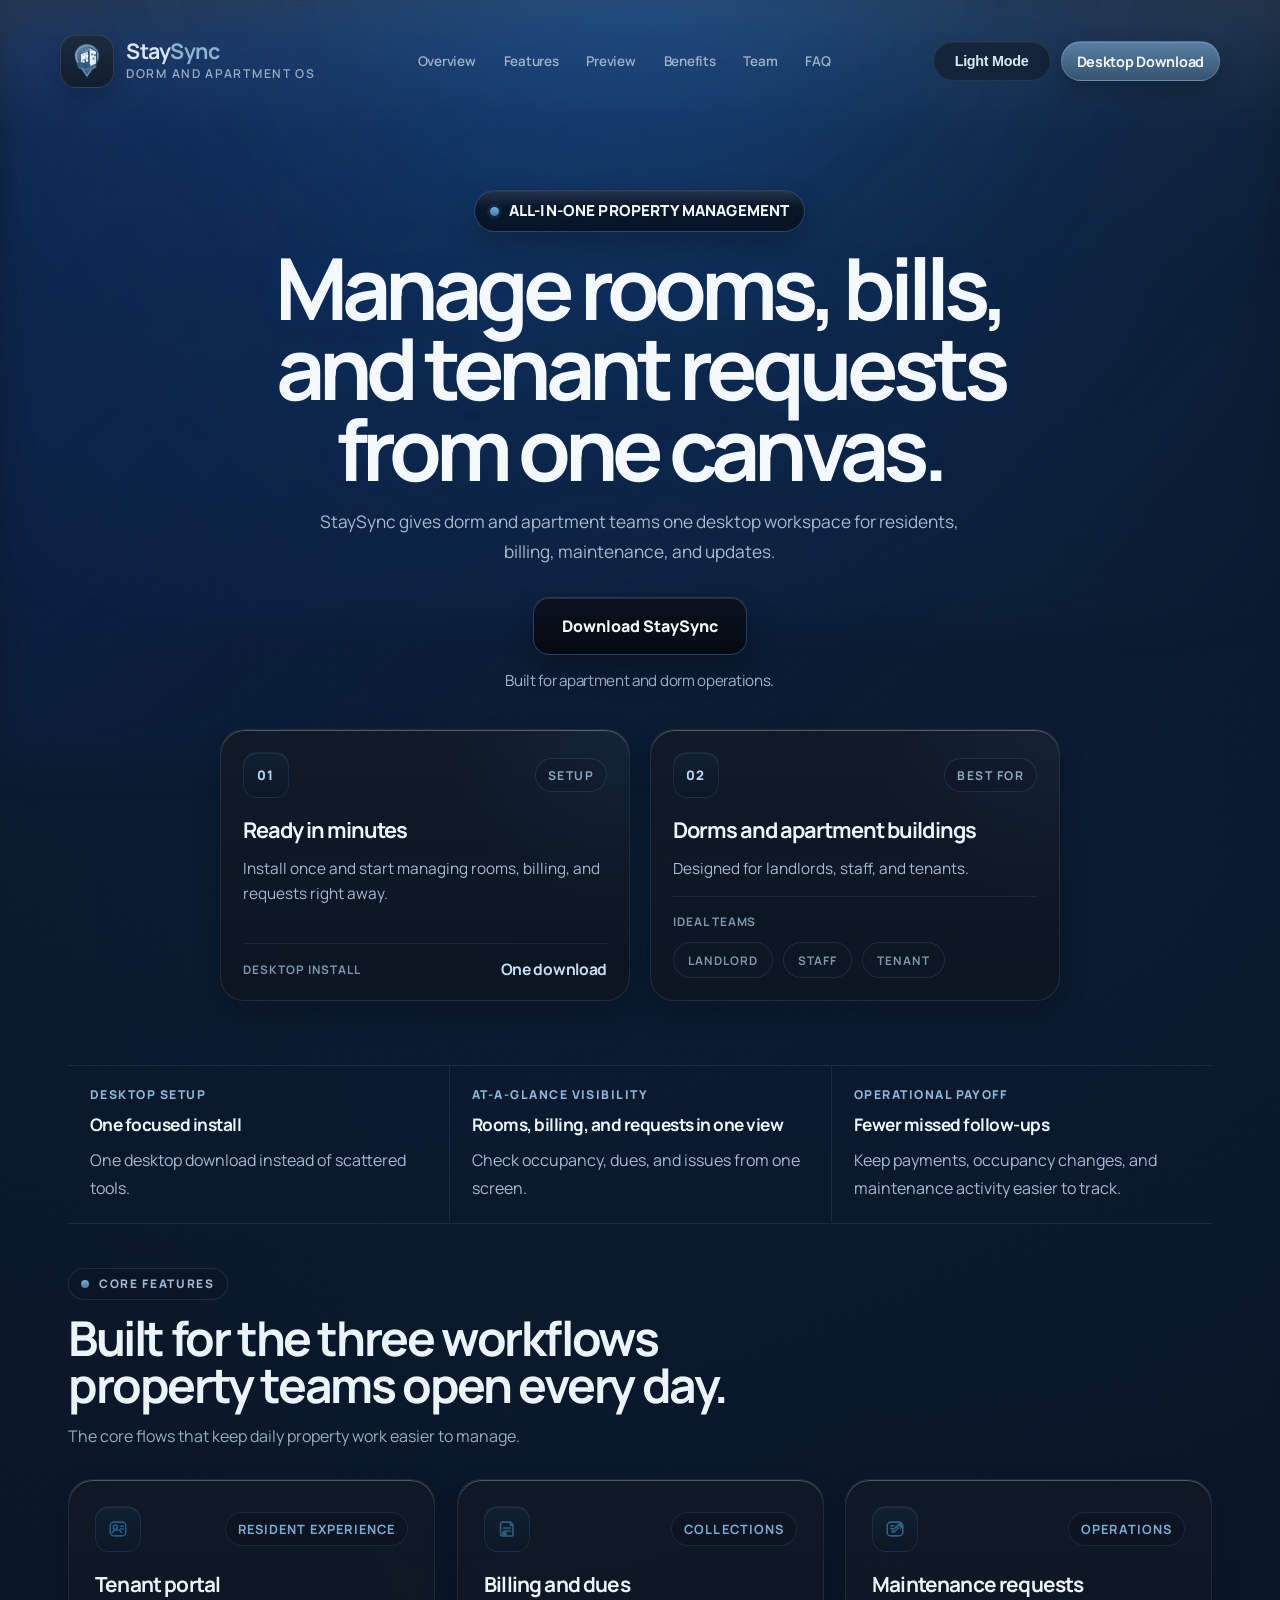
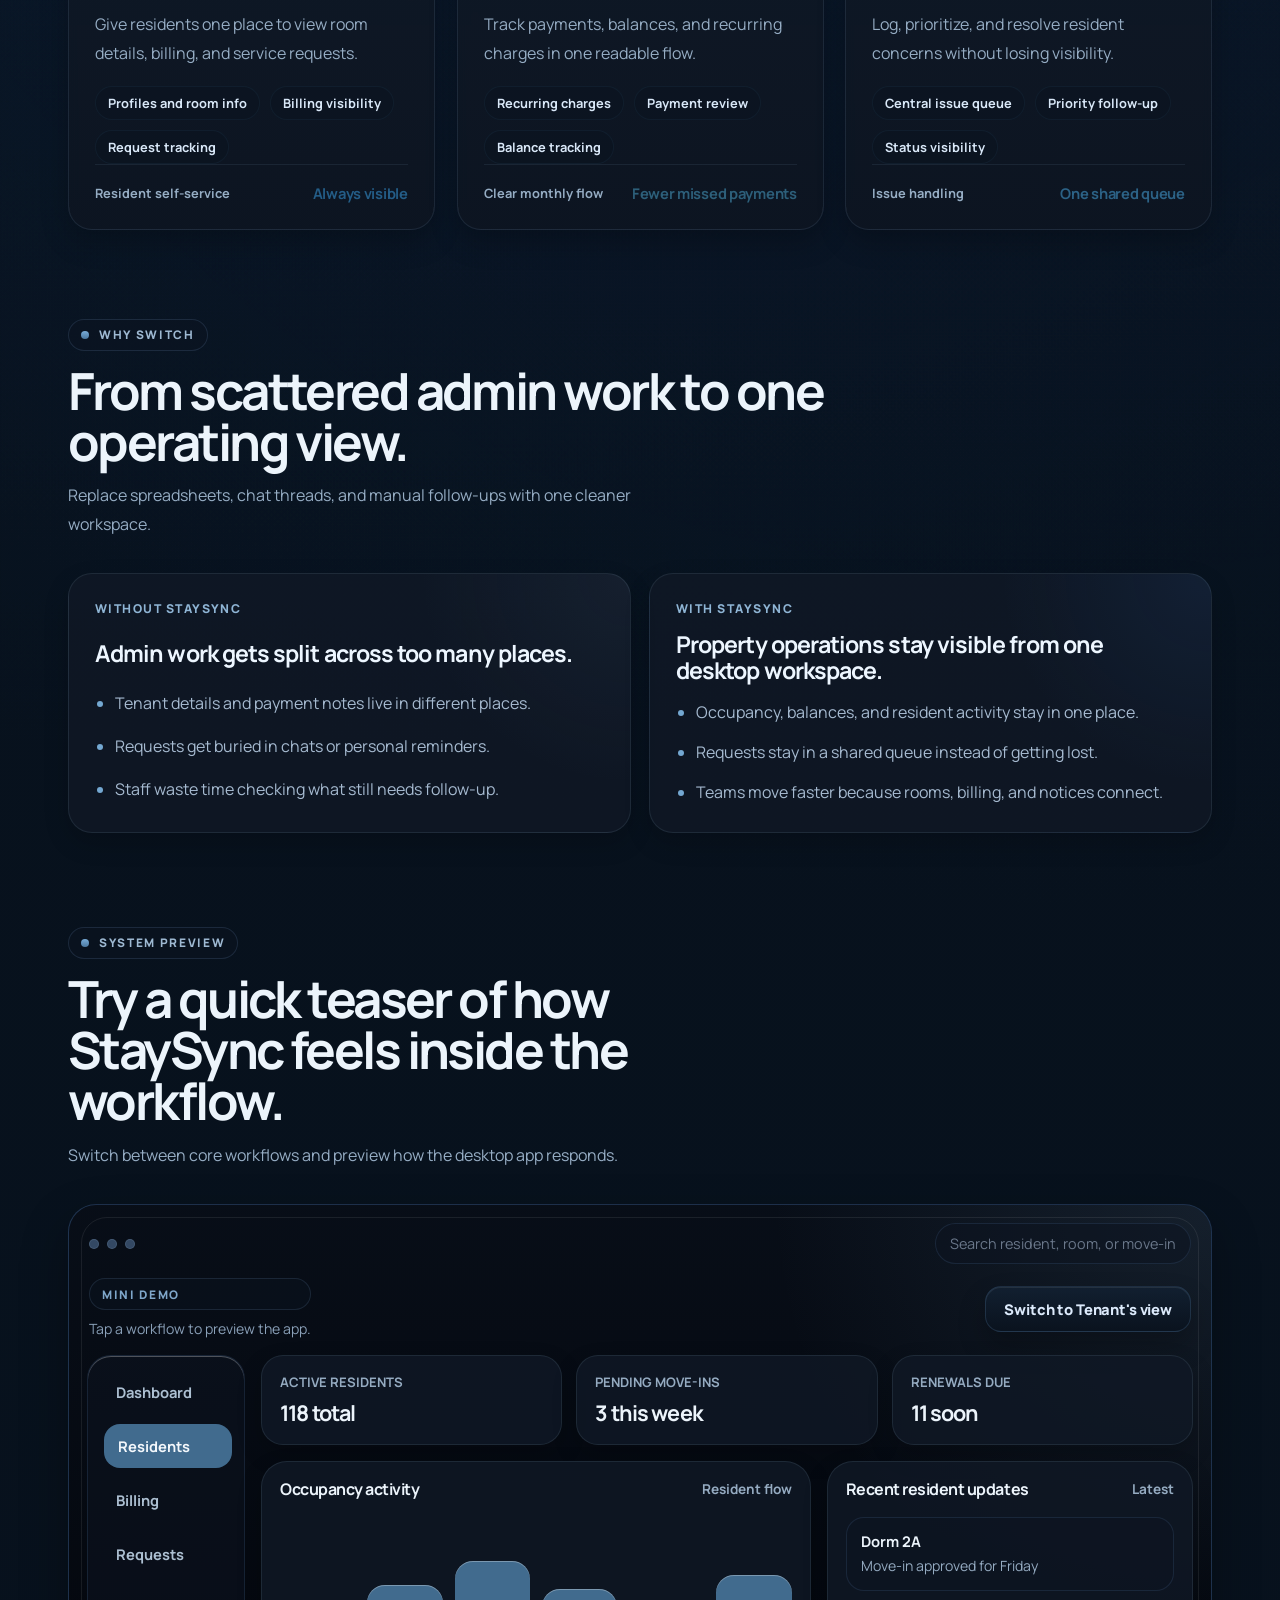
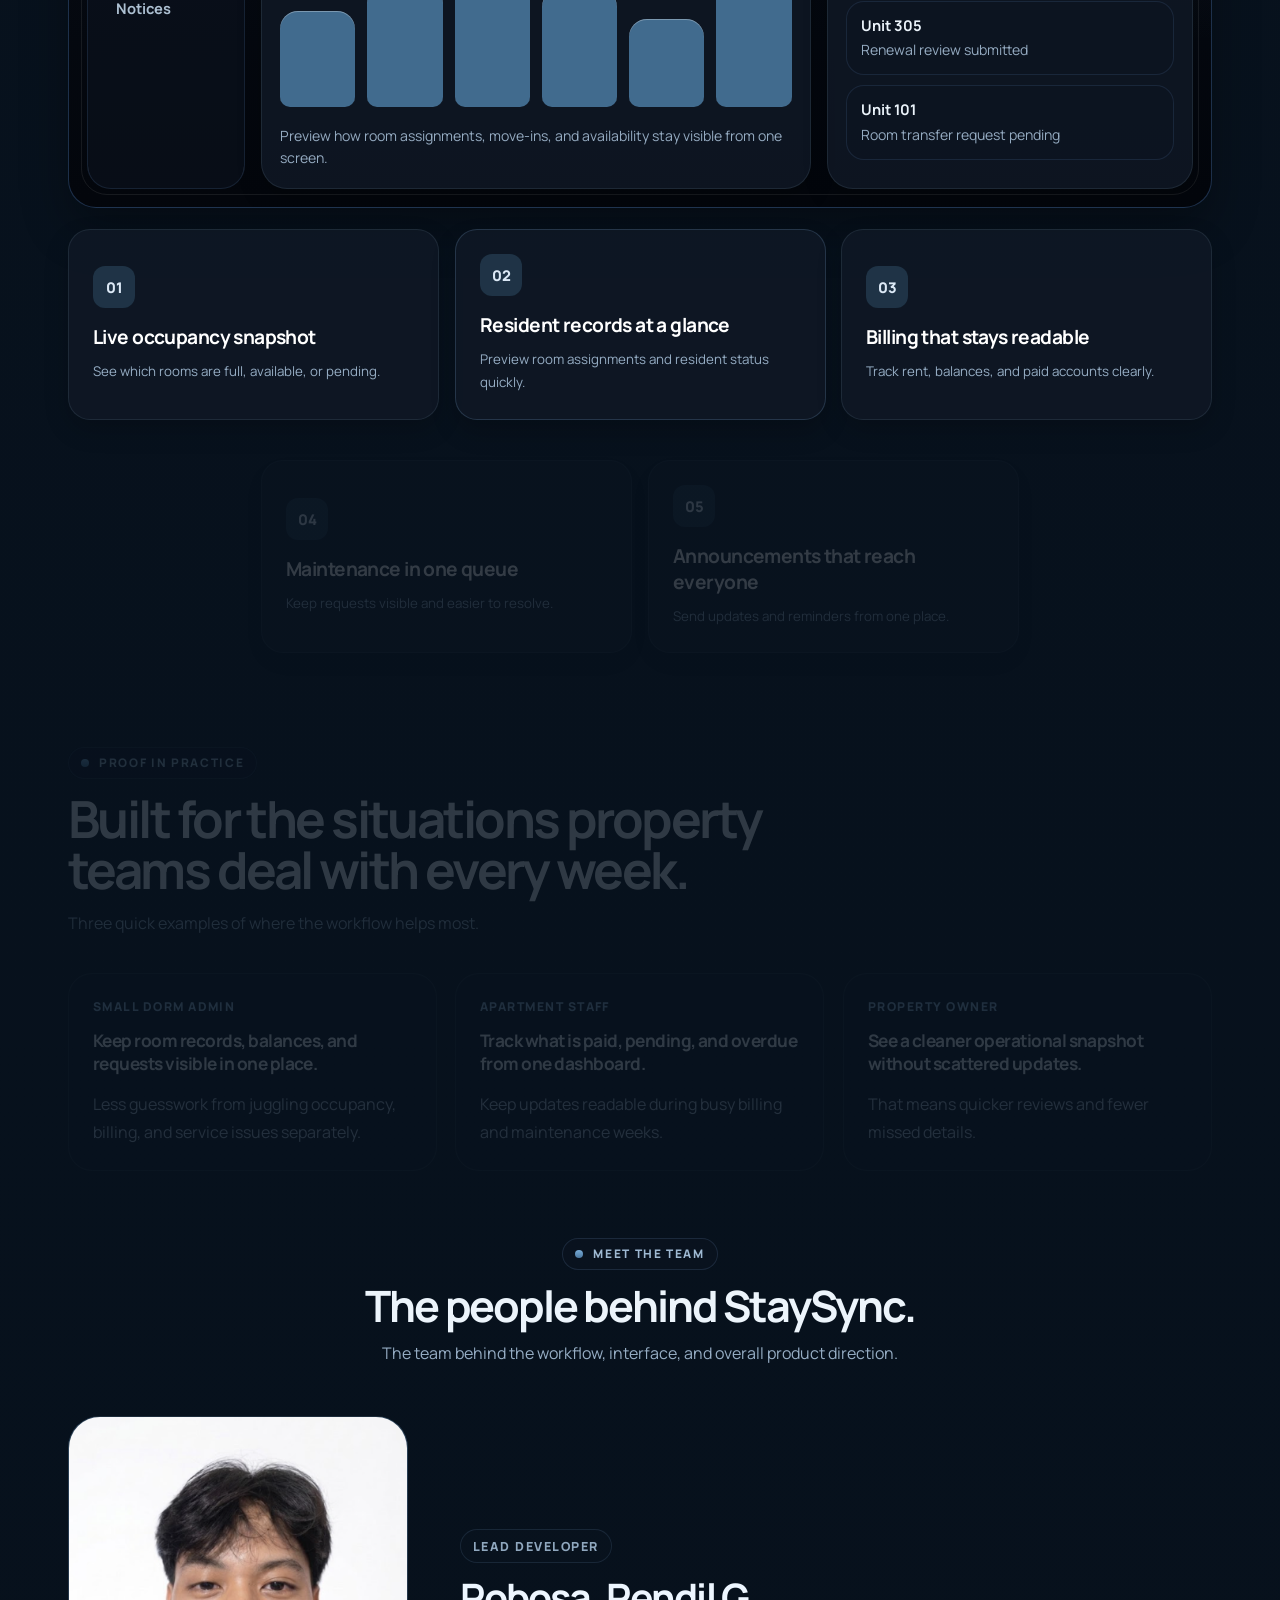
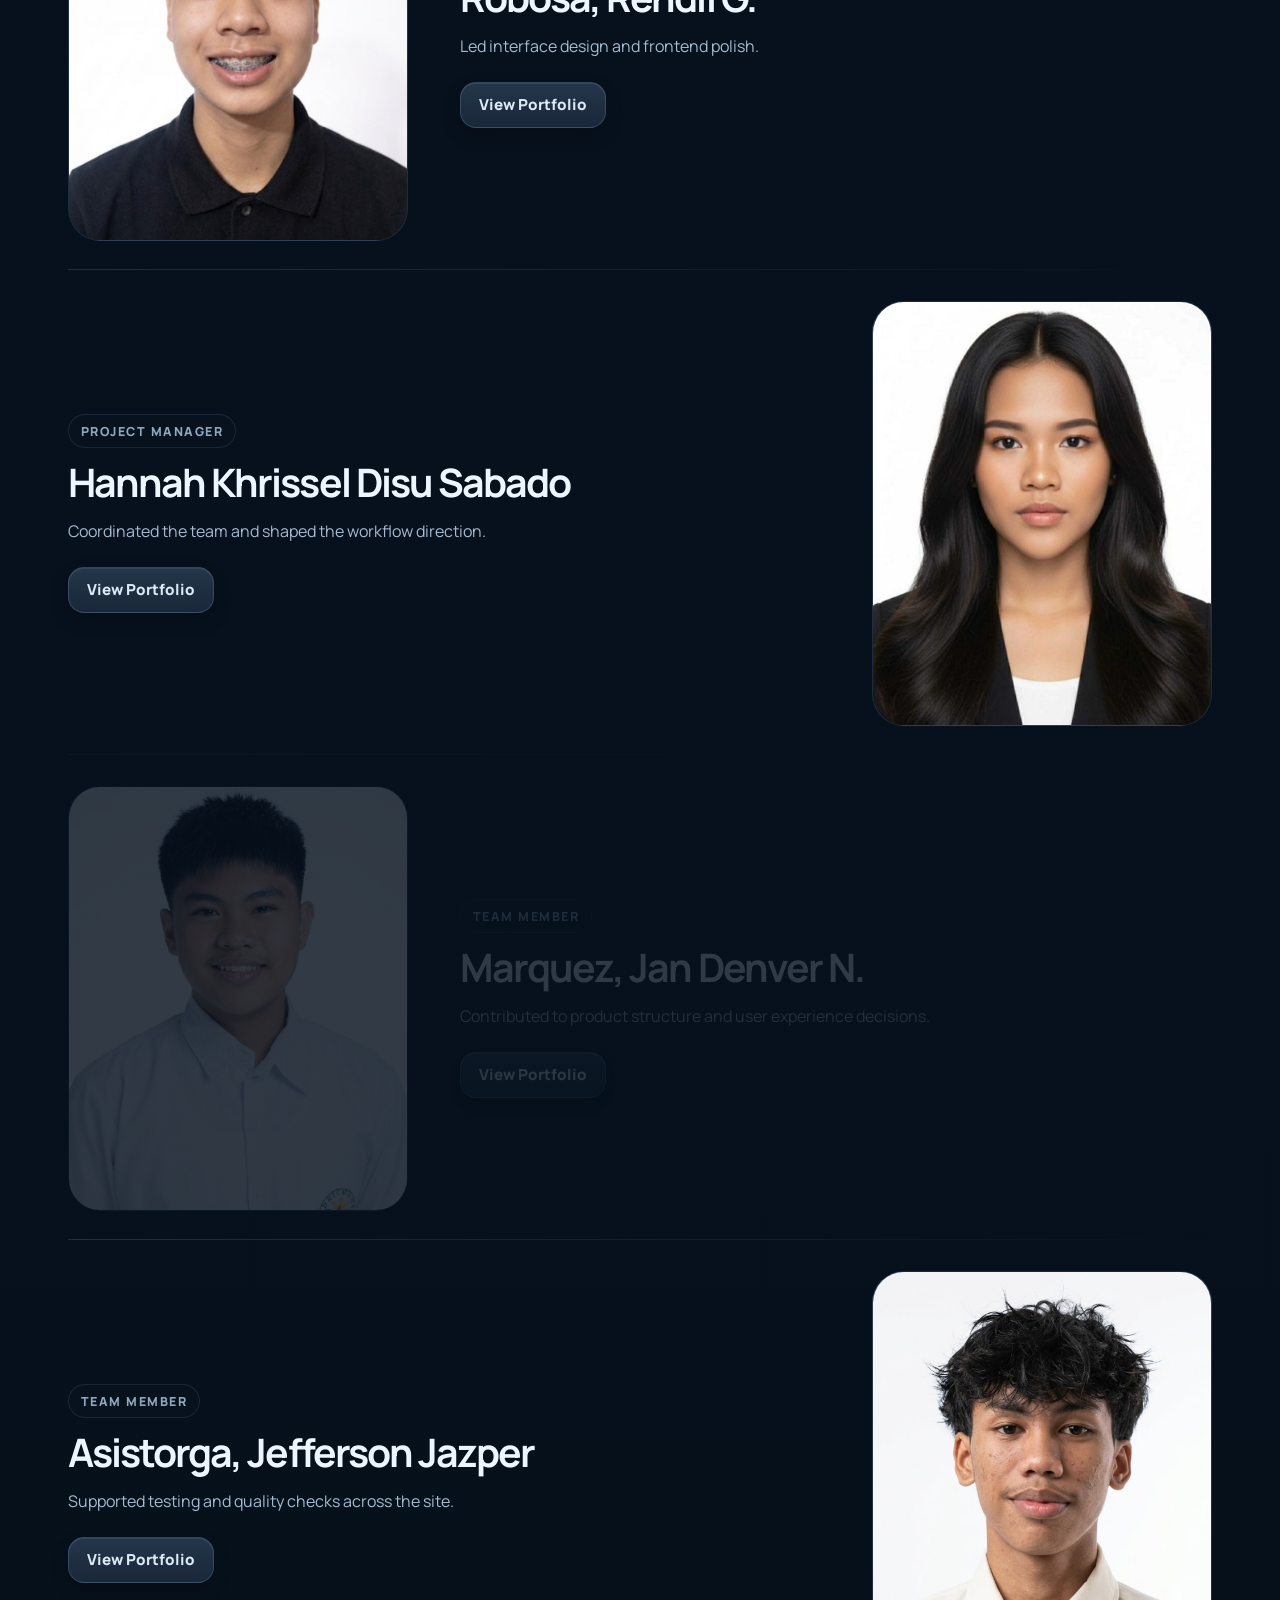
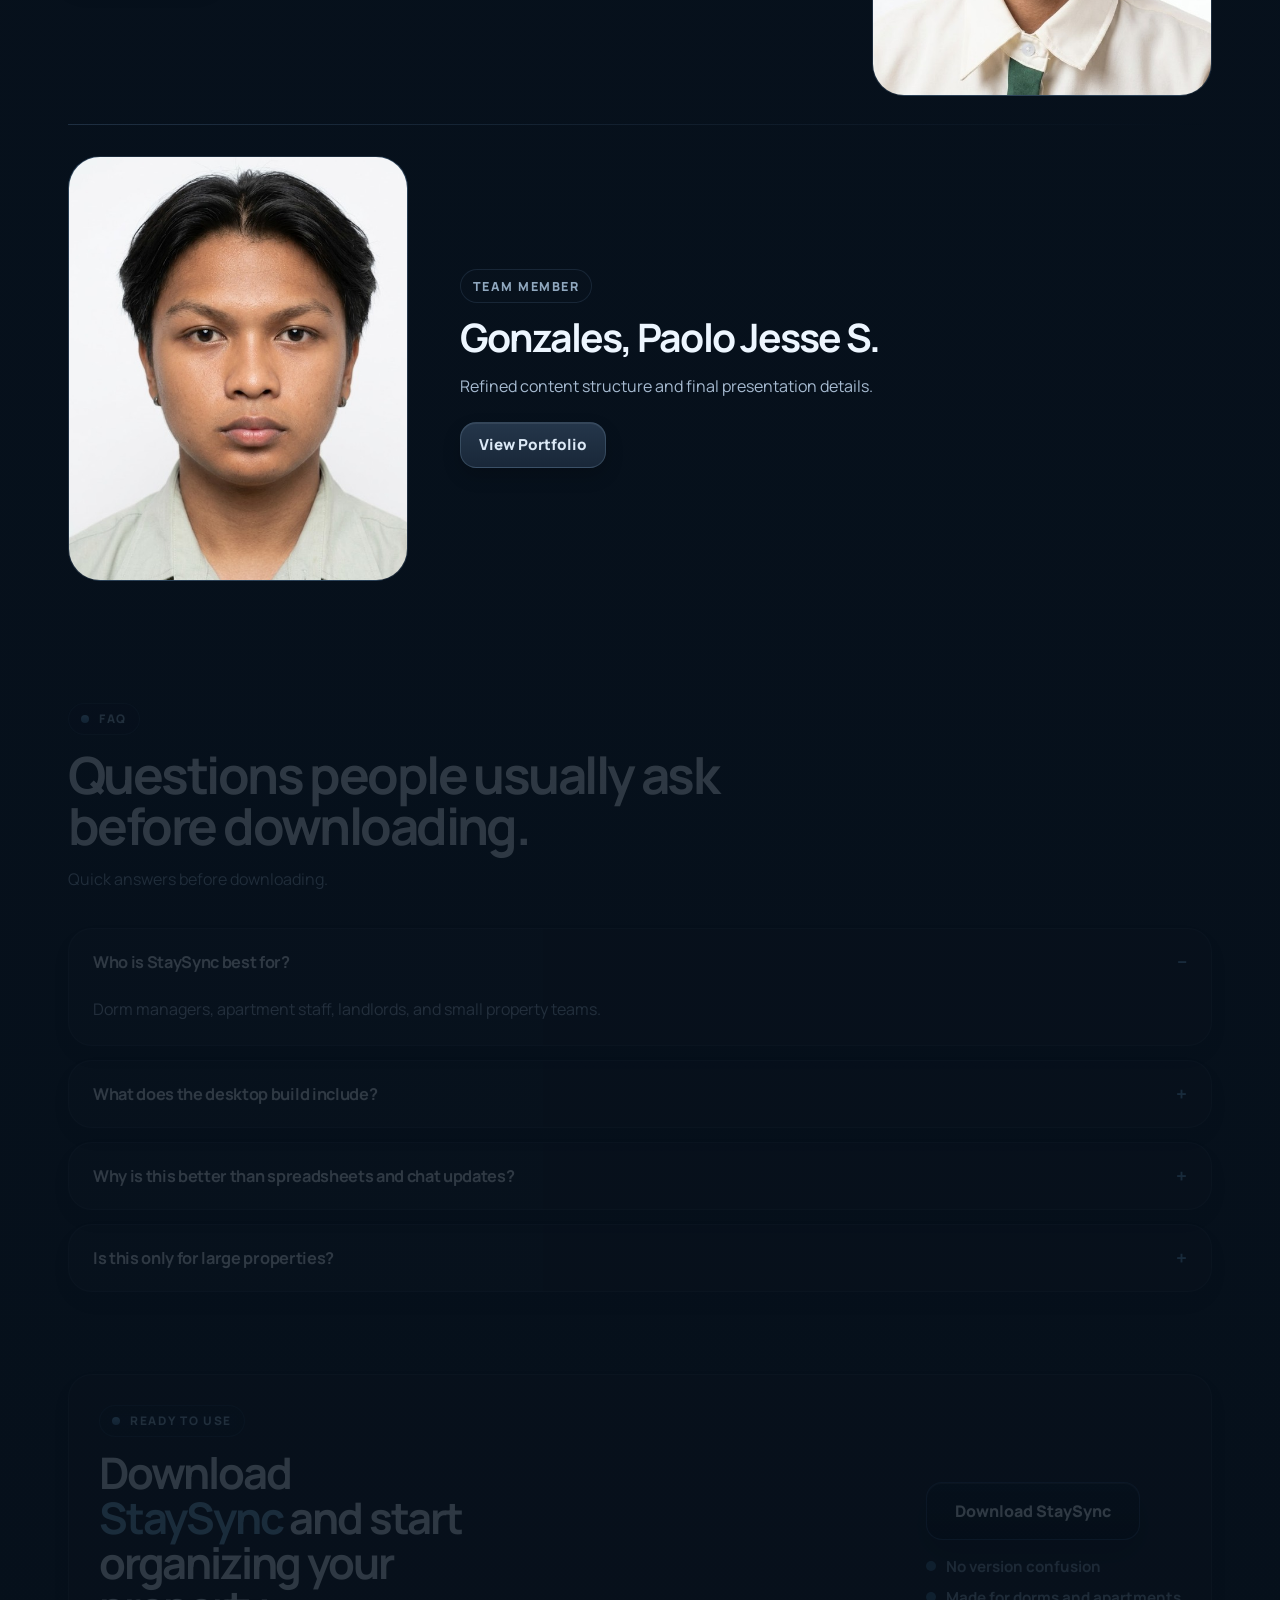
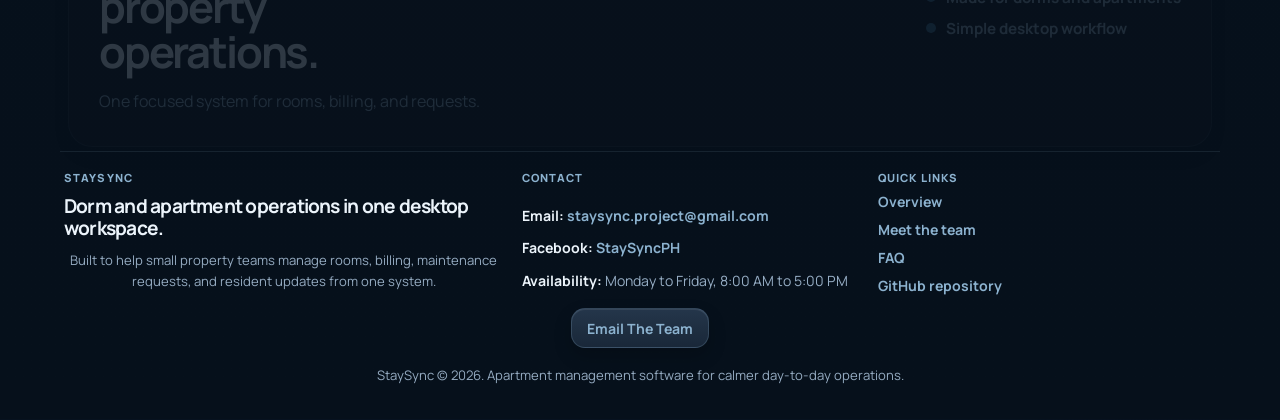
==== commit cc593580: "hamborger" ====
--- a/index.html
+++ b/index.html
@@ -75,6 +75,19 @@
           <span class="brand-subtitle">Dorm And Apartment OS</span>
         </div>
       </div>
+      <button
+        class="topbar-menu-toggle"
+        id="mobile-nav-toggle"
+        type="button"
+        aria-expanded="false"
+        aria-controls="topbar-menu"
+        aria-label="Open navigation menu"
+      >
+        <span class="topbar-menu-toggle-bar" aria-hidden="true"></span>
+        <span class="topbar-menu-toggle-bar" aria-hidden="true"></span>
+        <span class="topbar-menu-toggle-bar" aria-hidden="true"></span>
+      </button>
+      <div class="topbar-menu" id="topbar-menu">
       <nav class="topbar-nav" aria-label="Quick access">
         <a class="topbar-link" href="#overview">Overview</a>
         <a class="topbar-link" href="#features">Features</a>
@@ -86,6 +99,7 @@
       <div class="topbar-right">
         <button class="topbar-chip" id="theme-toggle" type="button" aria-pressed="false">Light Mode</button>
         <a class="topbar-chip topbar-chip-accent" href="https://github.com/WiseArcane/JavaThesisProject" target="_blank" rel="noopener noreferrer">Desktop Download</a>
+      </div>
       </div>
     </header>
 
@@ -678,9 +692,13 @@
   </div>
   <script>
     (() => {
+      // Cache the main page elements used by the interactive UI.
       const root = document.documentElement;
       const darkStyles = document.getElementById("theme-dark-styles");
       const themeToggle = document.getElementById("theme-toggle");
+      const mobileNavToggle = document.getElementById("mobile-nav-toggle");
+      const topbarMenu = document.getElementById("topbar-menu");
+      const topbarNavLinks = Array.from(document.querySelectorAll(".topbar-nav .topbar-link"));
       const previewDemo = document.getElementById("preview-demo");
       const previewLayout = document.querySelector(".preview-layout");
       const featurePreviewCards = Array.from(document.querySelectorAll("[data-feature-preview]"));
@@ -724,12 +742,39 @@
       let redirectTimer = null;
       let activeFeaturePreview = "portal";
 
+      // Keep body scrolling locked only while a modal is open.
       const syncModalBodyState = () => {
         const hasOpenModal =
           featurePreviewModal?.classList.contains("is-open") ||
           downloadModal?.classList.contains("is-open");
 
         document.body.classList.toggle("modal-open", Boolean(hasOpenModal));
+      };
+
+      const closeMobileNav = () => {
+        if (!mobileNavToggle || !topbarMenu) {
+          return;
+        }
+
+        mobileNavToggle.setAttribute("aria-expanded", "false");
+        mobileNavToggle.setAttribute("aria-label", "Open navigation menu");
+        topbarMenu.classList.remove("is-open");
+      };
+
+      const openMobileNav = () => {
+        if (!mobileNavToggle || !topbarMenu) {
+          return;
+        }
+
+        mobileNavToggle.setAttribute("aria-expanded", "true");
+        mobileNavToggle.setAttribute("aria-label", "Close navigation menu");
+        topbarMenu.classList.add("is-open");
+      };
+
+      const syncMobileNavForViewport = () => {
+        if (window.innerWidth > 680) {
+          closeMobileNav();
+        }
       };
 
       const featurePreviewViews = {
@@ -822,6 +867,7 @@
         }
       };
 
+      // Fill the feature preview modal with the selected card's snapshot content.
       const renderFeaturePreview = (viewName) => {
         const nextView = featurePreviewViews[viewName];
 
@@ -903,6 +949,7 @@
         }
       };
 
+      // Open the feature snapshot modal.
       const openFeaturePreview = (viewName) => {
         renderFeaturePreview(viewName);
         featurePreviewModal?.classList.add("is-open");
@@ -910,12 +957,14 @@
         syncModalBodyState();
       };
 
+      // Close the feature snapshot modal.
       const closeFeaturePreview = () => {
         featurePreviewModal?.classList.remove("is-open");
         featurePreviewModal?.setAttribute("aria-hidden", "true");
         syncModalBodyState();
       };
 
+      // Apply the current light or dark theme across the page.
       const applyTheme = (theme) => {
         const resolvedTheme = theme === "light" ? "light" : "dark";
         const isDark = resolvedTheme === "dark";
@@ -947,6 +996,31 @@
         });
       }
 
+      if (mobileNavToggle && topbarMenu) {
+        mobileNavToggle.addEventListener("click", () => {
+          const isOpen = mobileNavToggle.getAttribute("aria-expanded") === "true";
+
+          if (isOpen) {
+            closeMobileNav();
+            return;
+          }
+
+          openMobileNav();
+        });
+
+        topbarNavLinks.forEach((link) => {
+          link.addEventListener("click", () => {
+            if (window.innerWidth <= 680) {
+              closeMobileNav();
+            }
+          });
+        });
+
+        window.addEventListener("resize", syncMobileNavForViewport);
+        syncMobileNavForViewport();
+      }
+
+      // Power the live mini demo in the preview section.
       if (previewDemo) {
         const previewControls = Array.from(document.querySelectorAll("[data-preview-view]"));
         const demoSearch = document.getElementById("demo-search");
@@ -1089,6 +1163,7 @@
         let activePreviewView = "dashboard";
         let previewTimer = null;
 
+        // Render the smaller request list inside the mini demo.
         const renderPreviewList = (items) => {
           if (!demoList) {
             return;
@@ -1106,6 +1181,7 @@
             .join("");
         };
 
+        // Swap the mini demo content when a preview tab is selected.
         const setPreviewView = (view) => {
           const nextView = previewViews[view];
 
@@ -1164,6 +1240,7 @@
           });
         };
 
+        // Stop the auto-rotating mini demo.
         const stopPreviewTimer = () => {
           if (!previewTimer) {
             return;
@@ -1173,6 +1250,7 @@
           previewTimer = null;
         };
 
+        // Restart the auto-rotating mini demo.
         const startPreviewTimer = () => {
           stopPreviewTimer();
           previewTimer = window.setInterval(() => {
@@ -1207,6 +1285,7 @@
         startPreviewTimer();
       }
 
+      // Make each feature card open its matching system snapshot modal.
       featurePreviewCards.forEach((card) => {
         const openCardPreview = () => {
           openFeaturePreview(card.dataset.featurePreview || "portal");
@@ -1224,6 +1303,7 @@
       featurePreviewClose?.addEventListener("click", closeFeaturePreview);
       featurePreviewBackdrop?.addEventListener("click", closeFeaturePreview);
 
+      // Set up the on-scroll reveal effect for the main sections.
       const developerRows = Array.from(document.querySelectorAll(".developer-row"));
       const scrollFadeElements = Array.from(
         document.querySelectorAll(
@@ -1301,6 +1381,7 @@
         scrollFadeElements.forEach((element) => element.classList.add("is-visible"));
       }
 
+      // Control the download modal and its fake loading flow.
       if (downloadModal && downloadPlatformButtons.length) {
         const downloadModalStates = {
           default: {
@@ -1333,7 +1414,7 @@
           }
         };
 
-        // Return the modal to its default instruction state each time it opens.
+        // Reset the download modal back to its default content.
         const resetDownloadModal = (stateName = "default") => {
           clearDownloadTimers();
           activeDownloadModalState = downloadModalStates[stateName] ? stateName : "default";
@@ -1350,6 +1431,7 @@
           });
         };
 
+        // Open the download modal with the chosen content variant.
         const openDownloadModal = (stateName = "default") => {
           resetDownloadModal(stateName);
           downloadModal.classList.add("is-open");
@@ -1357,6 +1439,7 @@
           syncModalBodyState();
         };
 
+        // Close the download modal.
         const closeDownloadModal = () => {
           clearDownloadTimers();
           downloadModal.classList.remove("is-open");
@@ -1371,7 +1454,7 @@
           });
         });
 
-        // Show a polished loading state, then a quick success message, then redirect.
+        // Simulate a quick download preparation flow before redirecting.
         const startDownloadFlow = (platform) => {
           downloadModalTitle.textContent = "Preparing your download...";
           downloadModalCopy.textContent = `We are getting the ${platform} installer ready for you. This should only take a moment.`;
--- a/style.css
+++ b/style.css
@@ -211,6 +211,34 @@
   transition: none;
 }
 
+.topbar-menu-toggle {
+  display: none;
+  align-items: center;
+  justify-content: center;
+  flex-direction: column;
+  gap: 4px;
+  width: 46px;
+  height: 46px;
+  padding: 0;
+  border: 1px solid rgba(38, 57, 83, 0.18);
+  border-radius: 16px;
+  background: rgba(248, 251, 254, 0.8);
+  color: var(--text);
+  box-shadow: inset 0 1px 0 rgba(255, 255, 255, 0.3);
+}
+
+.topbar-menu-toggle-bar {
+  width: 18px;
+  height: 2px;
+  border-radius: 999px;
+  background: currentColor;
+  transition: transform 220ms ease, opacity 220ms ease;
+}
+
+.topbar-menu {
+  display: contents;
+}
+
 section[id] {
   scroll-margin-top: var(--topbar-anchor-offset);
 }
@@ -3222,26 +3250,76 @@
   }
 
   .topbar {
+    align-items: center;
+    flex-wrap: wrap;
+    justify-content: space-between;
     padding: 16px;
     border-radius: 24px;
-  }
-
-  .topbar,
+    background: rgba(248, 251, 254, 0.72);
+    border: 1px solid rgba(38, 57, 83, 0.1);
+    backdrop-filter: blur(18px);
+    box-shadow: var(--shadow-soft);
+  }
+
+  .topbar:hover {
+    box-shadow: var(--shadow-soft);
+  }
+
+  .brand {
+    min-width: 0;
+  }
+
+  .topbar-menu-toggle {
+    display: inline-flex;
+    margin-left: auto;
+  }
+
+  .topbar-menu-toggle[aria-expanded="true"] .topbar-menu-toggle-bar:nth-child(1) {
+    transform: translateY(6px) rotate(45deg);
+  }
+
+  .topbar-menu-toggle[aria-expanded="true"] .topbar-menu-toggle-bar:nth-child(2) {
+    opacity: 0;
+  }
+
+  .topbar-menu-toggle[aria-expanded="true"] .topbar-menu-toggle-bar:nth-child(3) {
+    transform: translateY(-6px) rotate(-45deg);
+  }
+
+  .topbar-menu {
+    display: none;
+    width: 100%;
+    padding-top: 14px;
+  }
+
+  .topbar-menu.is-open {
+    display: grid;
+    gap: 14px;
+  }
+
   .topbar-nav,
   .topbar-right {
-    align-items: flex-start;
+    width: 100%;
+    margin: 0;
+    align-items: stretch;
     flex-direction: column;
   }
 
   .topbar-nav {
-    margin: 0;
+    justify-content: flex-start;
+    gap: 8px;
+  }
+
+  .topbar-link,
+  .topbar-chip {
     width: 100%;
-    justify-content: flex-start;
+    min-height: 44px;
+    justify-content: center;
   }
 
   .topbar-right {
     margin-left: 0;
-    width: 100%;
+    gap: 8px;
   }
 
   .hero {
--- a/theme-dark.css
+++ b/theme-dark.css
@@ -58,6 +58,19 @@
   box-shadow: none;
 }
 
+.topbar-menu-toggle {
+  border-color: rgba(148, 177, 204, 0.14);
+  background: rgba(19, 31, 46, 0.8);
+  color: #dbe7f3;
+  box-shadow: inset 0 1px 0 rgba(255, 255, 255, 0.05);
+}
+
+.topbar-menu-toggle:hover,
+.topbar-menu-toggle:focus-visible {
+  border-color: rgba(148, 177, 204, 0.22);
+  background: rgba(23, 37, 55, 0.94);
+}
+
 .brand-mark {
   border-color: rgba(148, 177, 204, 0.18);
   background: linear-gradient(180deg, rgba(27, 42, 60, 0.96), rgba(16, 29, 43, 0.94));
